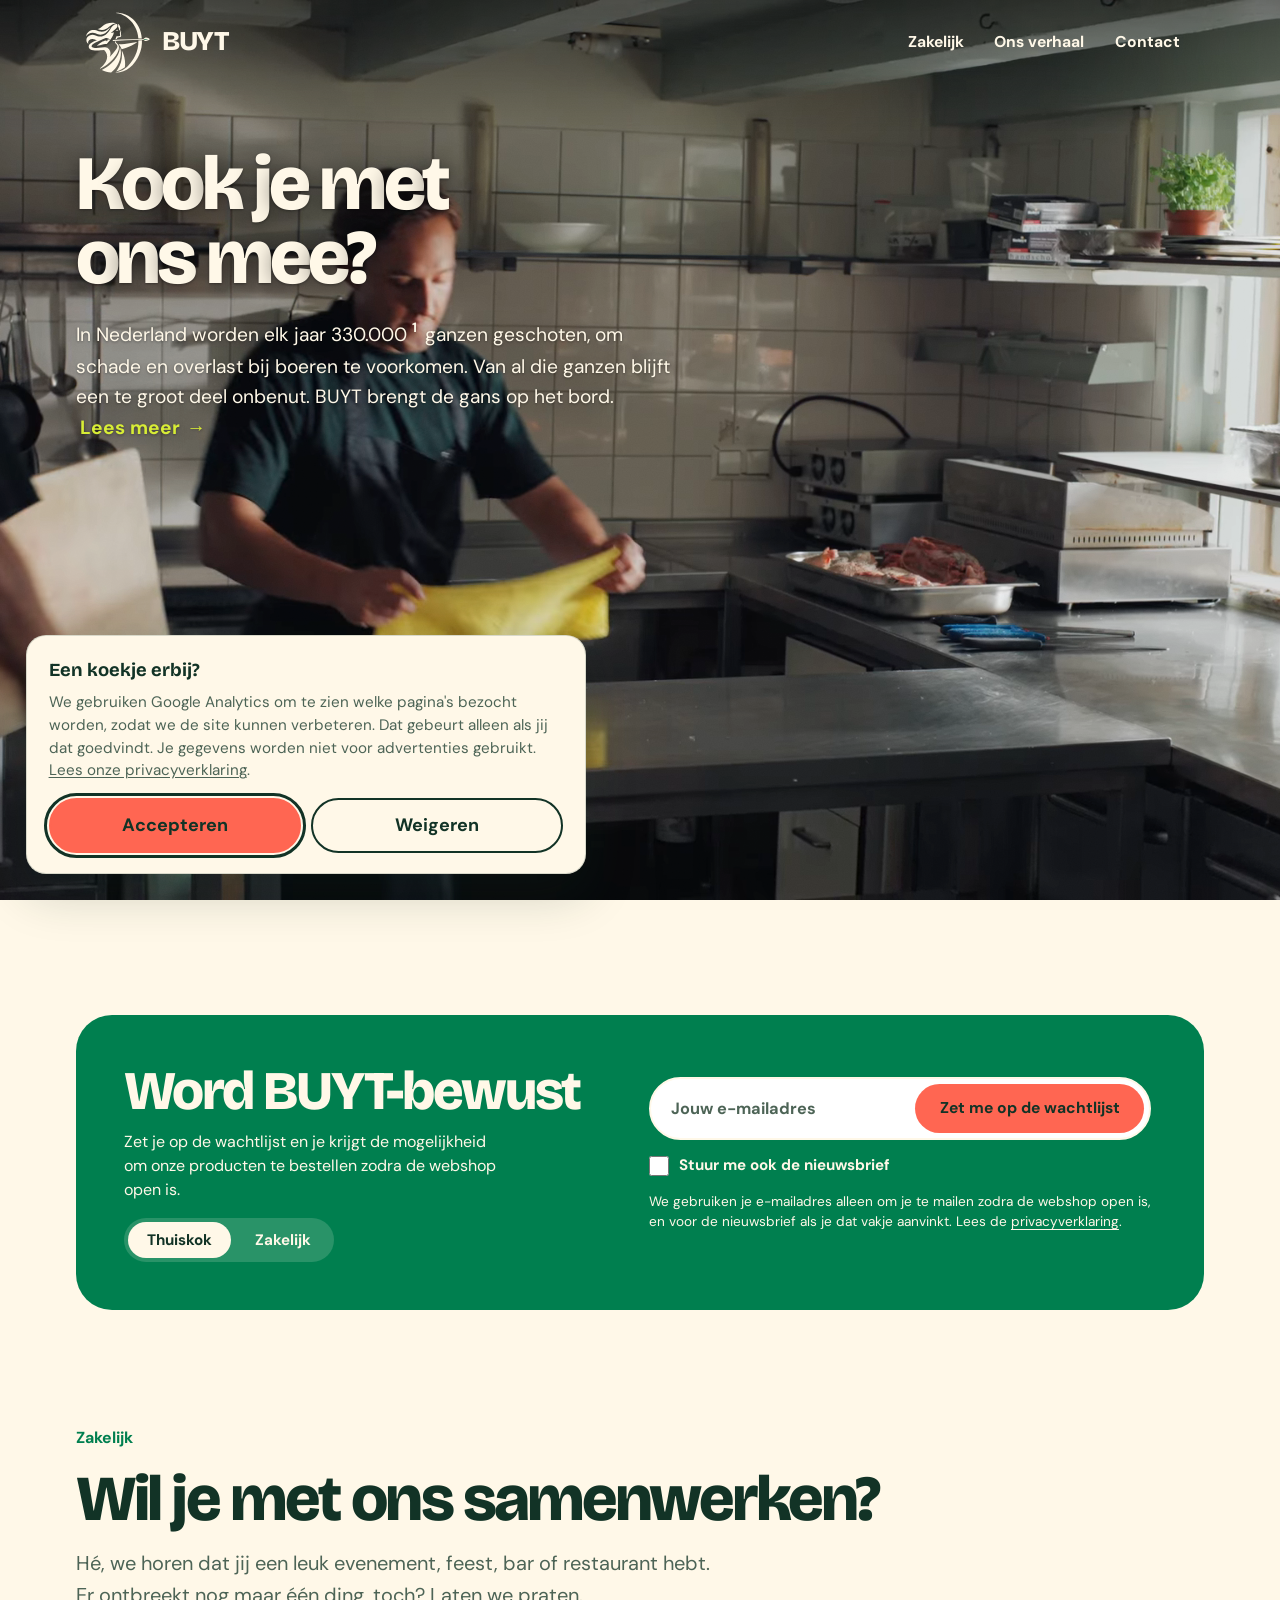
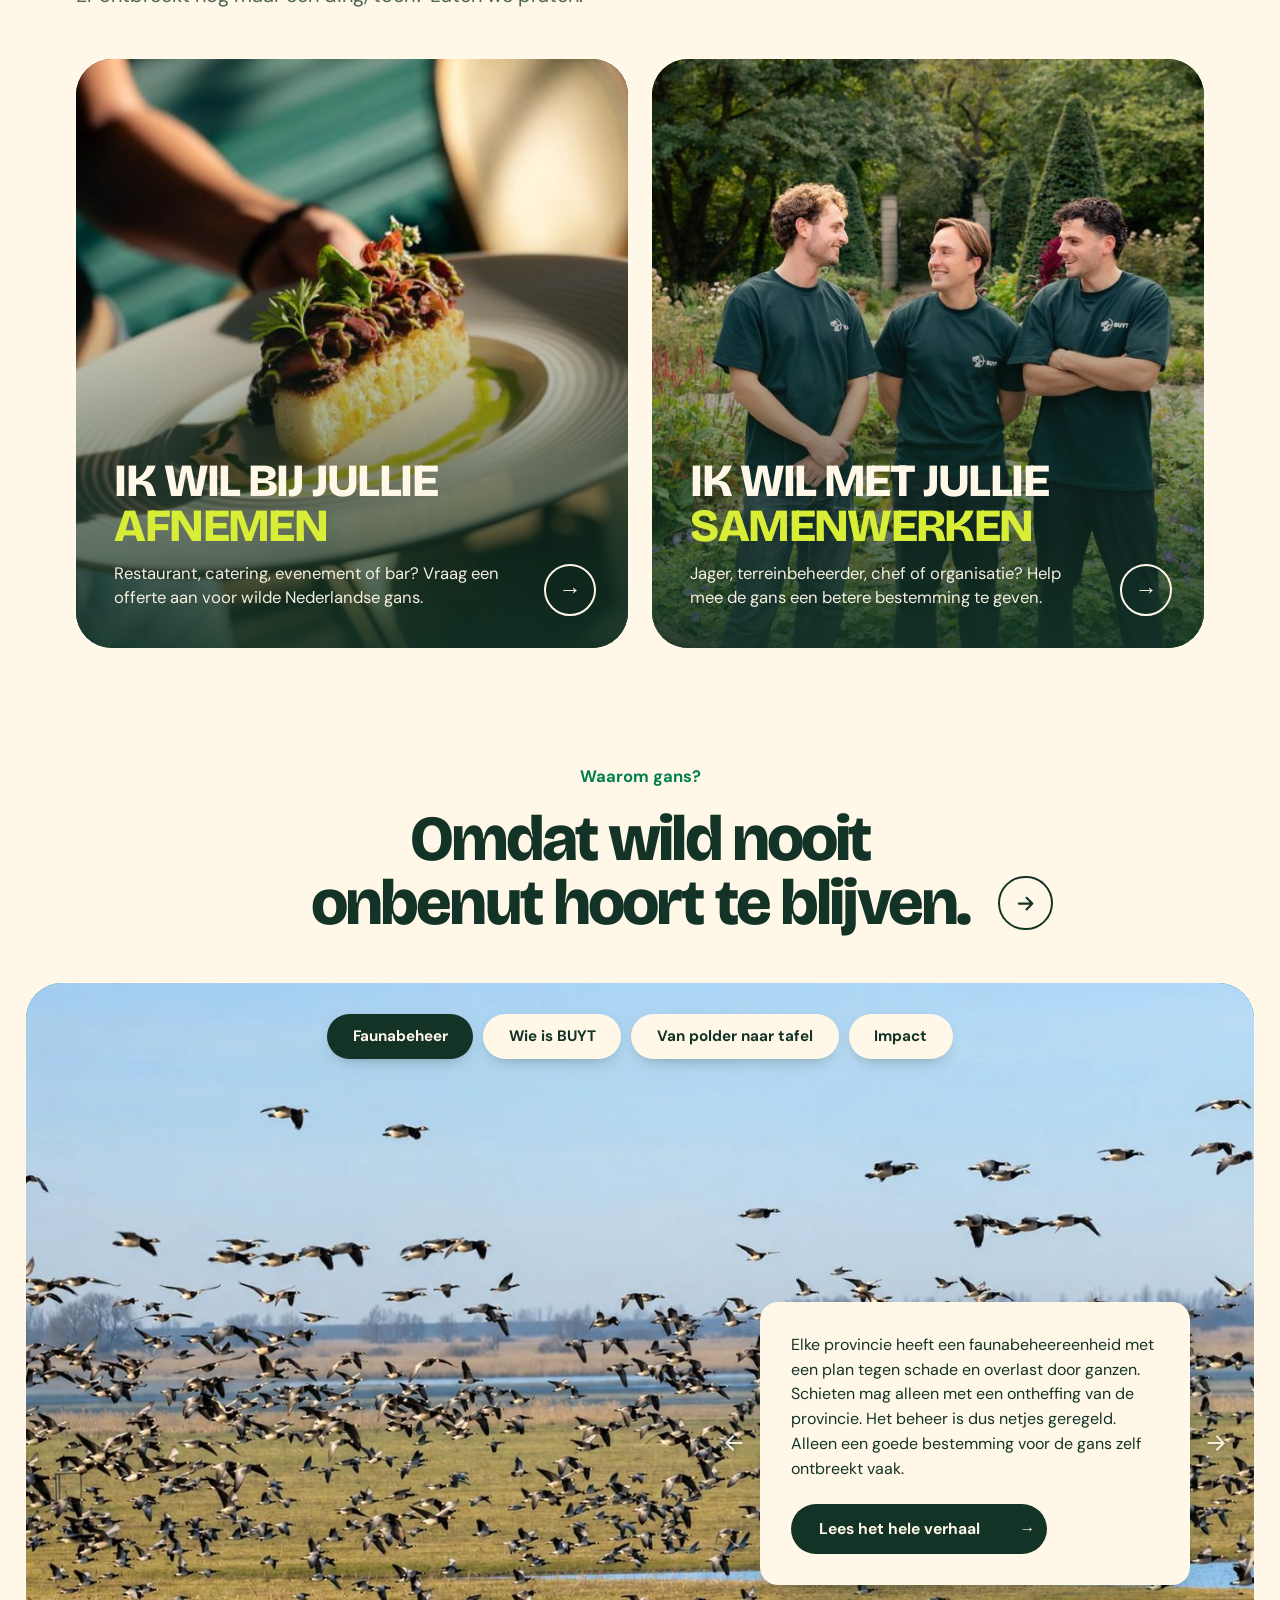
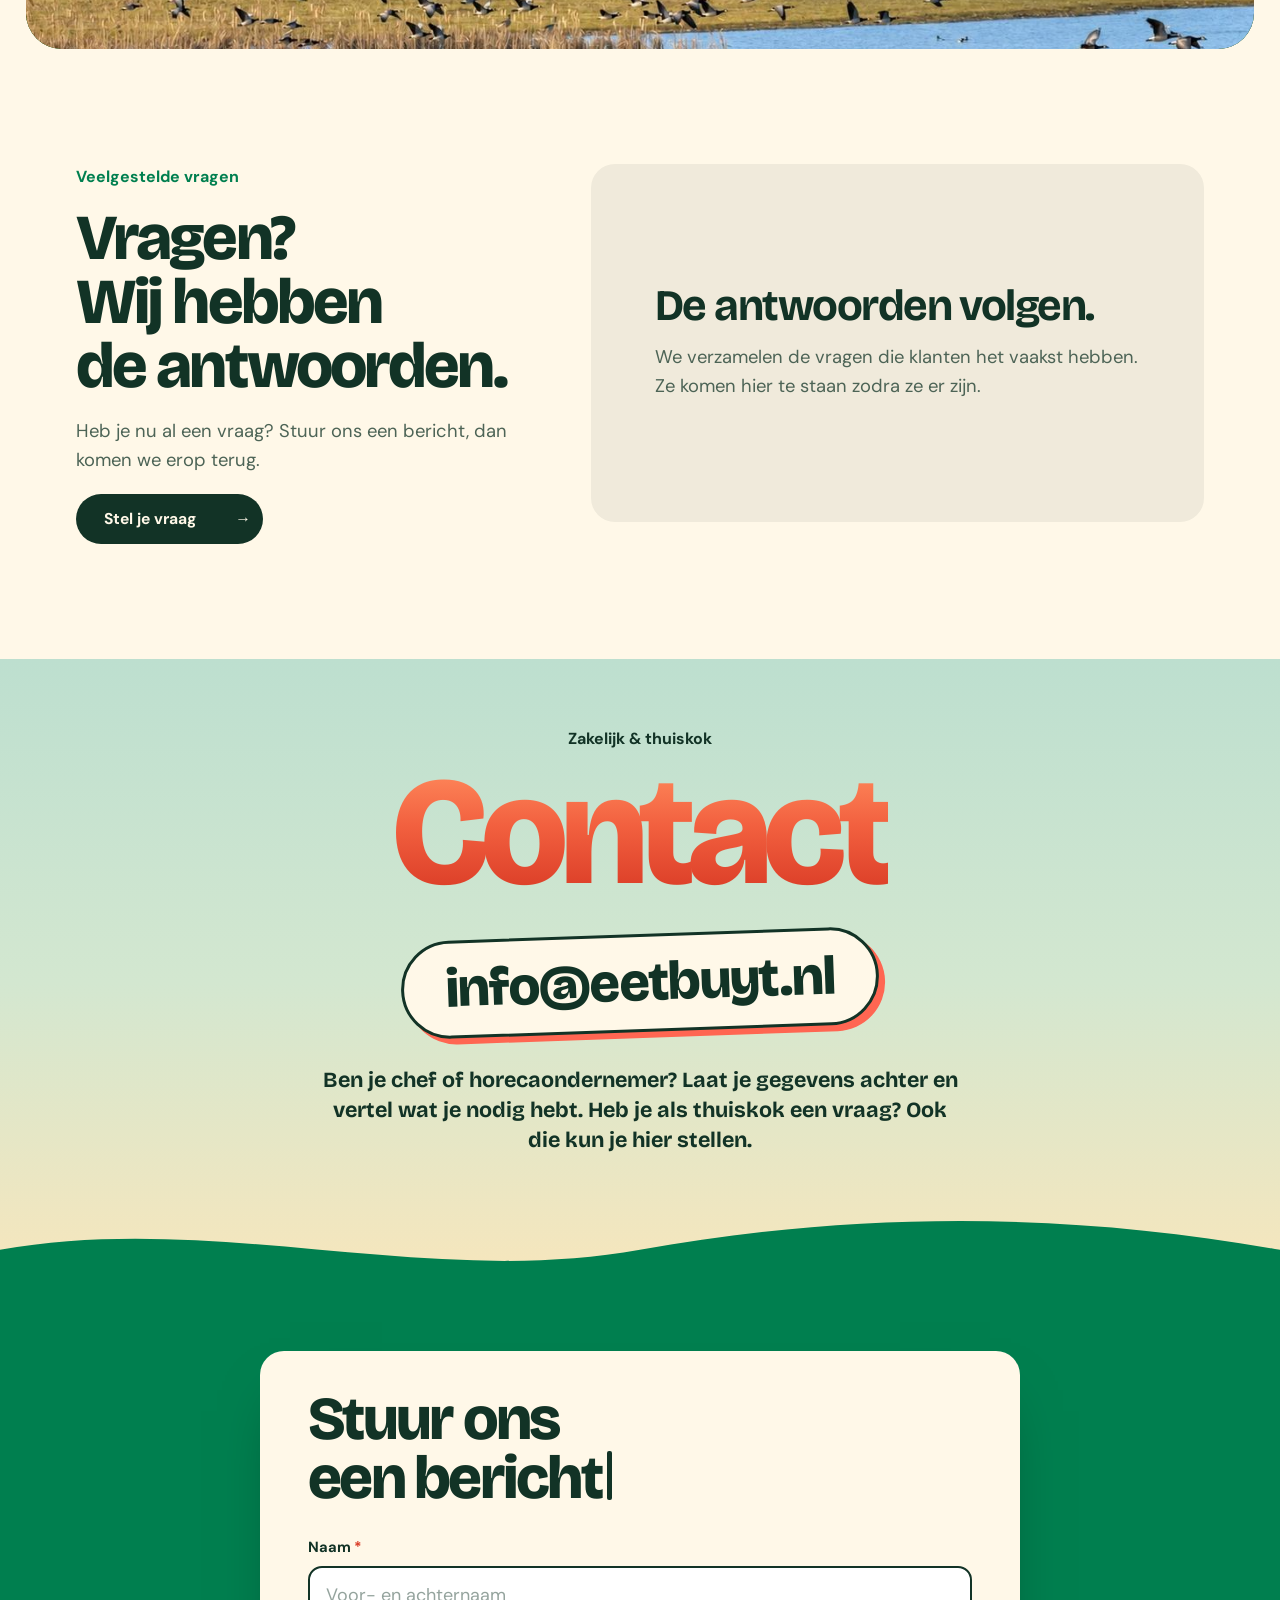
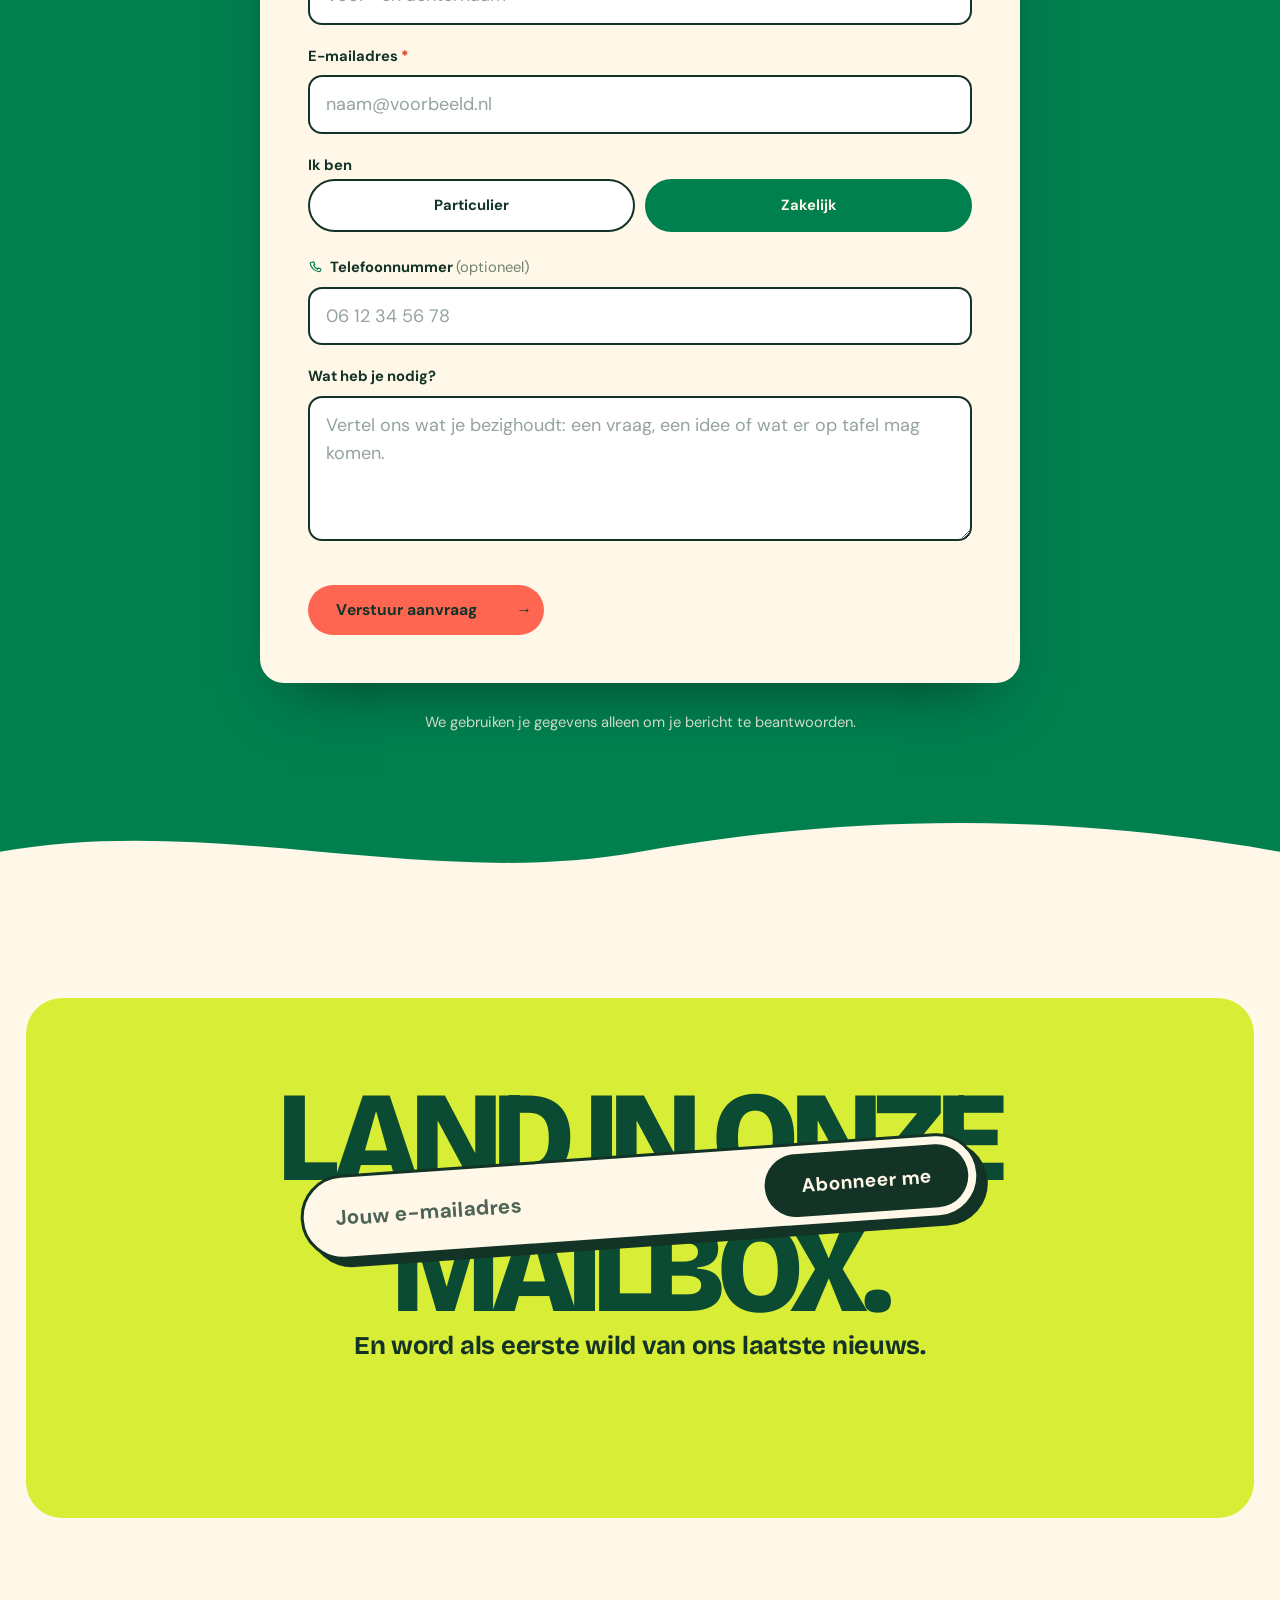
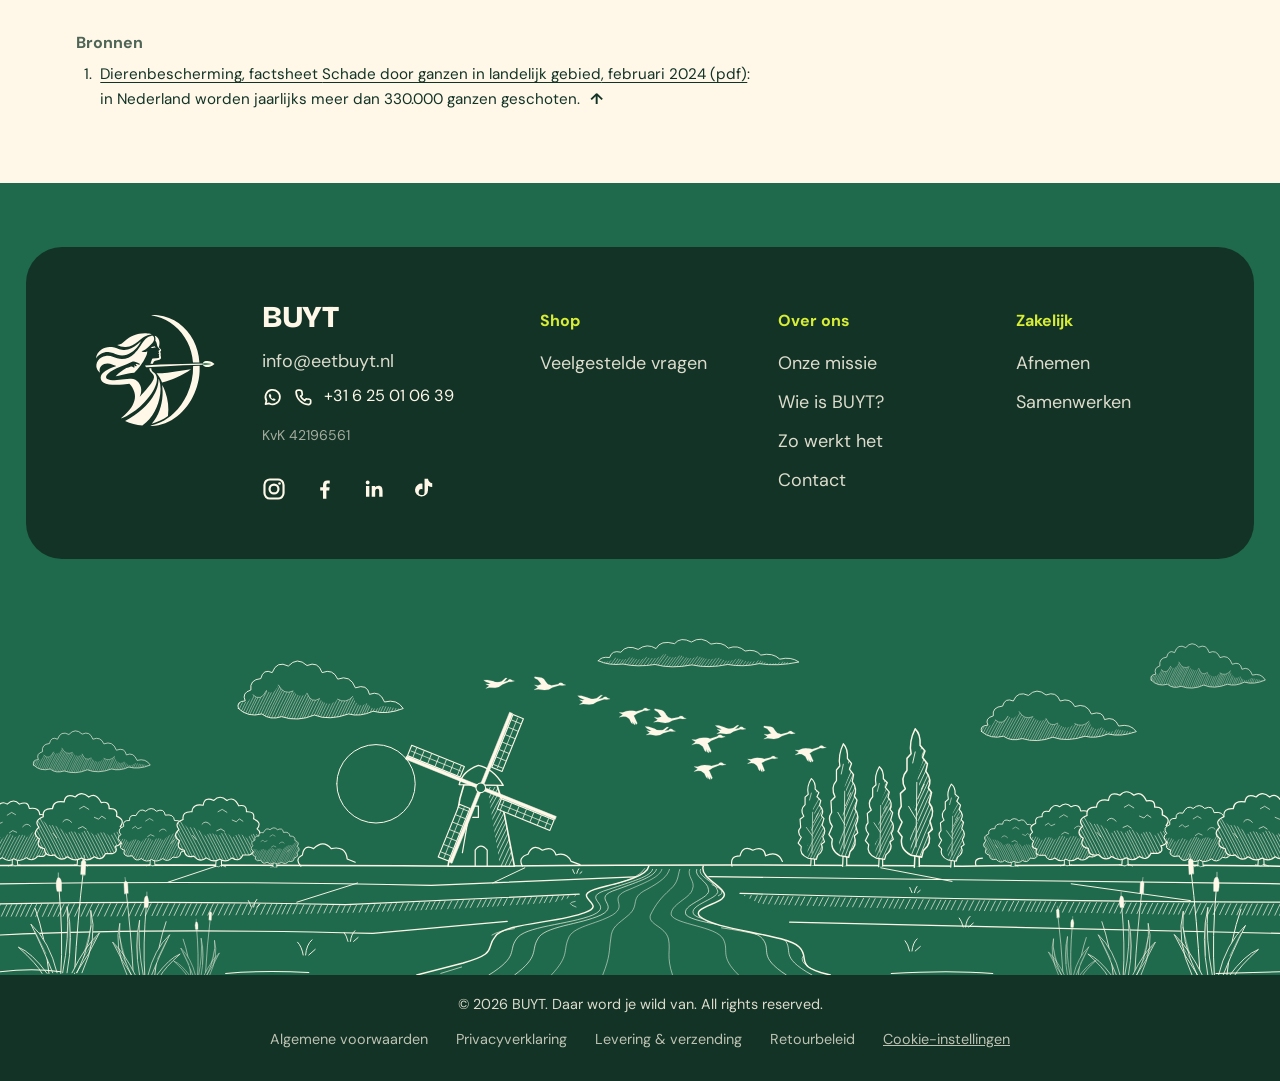
==== public/index.html @ 2497b266 "Koppen en labels rustiger: popup weg, gelijke sectieruimte - Nieuwsbriefpopup verwijderd (HTML, JS, " ====
<!DOCTYPE html>
<html lang="nl">
<head>
  <meta charset="UTF-8">
  <meta name="viewport" content="width=device-width, initial-scale=1.0">
  <title>BUYT | Wilde gans uit de polder. Daar word je wild van!</title>
  <meta name="description" content="In Nederland worden jaarlijks circa 330.000 ganzen geschoten en blijft een te groot deel onbenut. BUYT brengt de gans terug op het bord.">
  <link rel="canonical" href="https://eetbuyt.nl/">
  <meta name="theme-color" content="#007F4F">
  <meta property="og:site_name" content="BUYT">
  <meta property="og:image" content="https://eetbuyt.nl/assets/deelafbeelding.jpg?v=2">
  <meta property="og:image:width" content="1200">
  <meta property="og:image:height" content="630">
  <meta property="og:image:alt" content="Een vlucht wilde ganzen boven de polder bij zonsondergang, met het BUYT-logo en de slogan Daar word je wild van!">
  <meta name="twitter:card" content="summary_large_image">
  <meta property="og:type" content="website">
  <meta property="og:locale" content="nl_NL">
  <meta property="og:title" content="BUYT | Wilde gans uit de polder. Daar word je wild van!">
  <meta property="og:description" content="Wij brengen de gans terug op het bord. Van polder naar bord.">
  <meta property="og:url" content="https://eetbuyt.nl">
  <script type="application/ld+json">
  {
    "@context": "https://schema.org",
    "@graph": [
      {
        "@type": "Organization",
        "@id": "https://eetbuyt.nl/#organisatie",
        "name": "BUYT",
        "alternateName": ["eetBUYT", "BUYT wilde gans"],
        "legalName": "eetBUYT VOF",
        "url": "https://eetbuyt.nl/",
        "logo": "https://eetbuyt.nl/assets/favicon-192.png",
        "description": "BUYT brengt de wilde gans uit de Nederlandse polder terug op het bord: van polder naar bord.",
        "email": "info@eetbuyt.nl",
        "telephone": "+31625010639",
        "address": {
          "@type": "PostalAddress",
          "addressLocality": "Amsterdam",
          "addressCountry": "NL"
        },
        "sameAs": [
          "https://www.instagram.com/eetbuyt/",
          "https://www.facebook.com/profile.php?id=61594777830564",
          "https://www.linkedin.com/company/eetbuyt/",
          "https://www.tiktok.com/@eetbuyt"
        ]
      },
      {
        "@type": "WebSite",
        "@id": "https://eetbuyt.nl/#website",
        "name": "BUYT",
        "alternateName": ["eetBUYT", "eetbuyt.nl"],
        "url": "https://eetbuyt.nl/",
        "inLanguage": "nl-NL",
        "publisher": { "@id": "https://eetbuyt.nl/#organisatie" }
      }
    ]
  }
  </script>
  <link rel="icon" href="/favicon.ico?v=12" sizes="16x16 32x32">
  <link rel="icon" href="/assets/favicon-32.png?v=12" type="image/png" sizes="32x32">
  <link rel="icon" href="/assets/favicon-48.png?v=12" type="image/png" sizes="48x48">
  <link rel="icon" href="/assets/favicon-96.png?v=12" type="image/png" sizes="96x96">
  <link rel="icon" href="/assets/favicon-192.png?v=12" type="image/png" sizes="192x192">
  <link rel="apple-touch-icon" href="/assets/apple-touch-icon.png?v=8">
  <link rel="preload" href="assets/fonts/bricolage-grotesque-latin.woff2" as="font" type="font/woff2" crossorigin>
  <link rel="preload" href="assets/fonts/dm-sans-latin.woff2" as="font" type="font/woff2" crossorigin>
  <link rel="preload" href="assets/hero-video-poster.webp" as="image" type="image/webp" fetchpriority="high">
  <link rel="stylesheet" href="css/style.css?v=20261110a">
  <script>
    (function () {
      var d = document.documentElement;
      d.classList.add('js');
      try {
        var still = matchMedia('(prefers-reduced-motion: reduce)').matches;
        if (!still && !sessionStorage.getItem('buyt-intro')) {
          d.classList.add('intro-on');
          var l = document.createElement('link');
          l.rel = 'preload'; l.as = 'image'; l.href = 'assets/logo-animatie.svg';
          document.head.appendChild(l);
        }
      } catch (e) {}
      /* vangnet: mocht main.js niet laden, dan blijft de pagina toch zichtbaar */
      setTimeout(function () { d.classList.remove('intro-on'); d.classList.add('is-ready', 'force'); }, 9000);
    })();
  </script>
  <script src="js/shop-gate.js?v=20261023g"></script>
  <script src="js/consent.js?v=2" defer></script>
  <script src="js/cart.js" defer></script>
  <script src="js/brand.js?v=2" defer></script>
  <script src="js/fade.js" defer></script>
  <script src="js/main.js?v=20261110a" defer></script>
  <script src="https://challenges.cloudflare.com/turnstile/v0/api.js" async defer></script>
  <script src="js/header-hide.js" defer></script>
  <script src="js/waarom.js?v=6" defer></script>
</head>
<body id="top" class="home">
  <a class="skip" href="#main">Naar de inhoud</a>

  <div class="intro" aria-hidden="true">
    <div class="intro__bg"></div>
    <div class="intro__logo"><img data-src="assets/logo-animatie.svg" alt="" width="1350" height="1270"></div>
    <svg class="intro__wave" viewBox="0 0 100 200" preserveAspectRatio="none" focusable="false">
      <path fill="#007F4F" d="M0 5C10 -1 20 9 33 4S56 -2 68 5S90 9 100 3V197C90 203 78 193 66 198S42 204 30 197S8 193 0 199Z"/>
    </svg>
  </div>

  <svg width="0" height="0" style="position:absolute" aria-hidden="true" focusable="false">
    <defs>
      <symbol id="goose-fly" viewBox="0 0 1263.83 893.32"><path fill="currentColor" d="M284.43,888.31c-15.56,8.19-21.12,4.12-19.35,1.73l7.88-10.59-16.1,7.45c-2.1.97-5.6.55-7.96-1.27l12.47-14.61-18.15,7.07c-2.54.99-6.02,1.01-8.19-1.42,3.73-5.51,8.31-9.36,13.06-13.9-6.28,1.75-10.88,4.61-17.63,2.61,2.55-5.16,6.51-8.72,10.62-12.52l-10.94,1.36c-.62.08-2.56-.9-2.84-1.39-1.52-2.63,5.48-9.5,10.61-13.86l13.64-11.59-22.89,6.4c-2.5.7-6.26.16-8.68-1.02,1.59-8.11,15.69-14.46,24.19-19.04l-20.73.04c2.63-2.71,4.85-4.35,8.14-5.48l90.02-30.9c11.98-4.11,21.43-13.38,31.82-20.01l31.27-19.93c8.07-5.14,7.56-19.17,7.28-27.51l-16.98,11.9c-3.26,2.28-7.62.54-9.69-2.69-3.78-5.89-4.39-12.91-4.82-19.88-3.66,2.45-6.8,4.46-10.04,4.4-8.01-.15-11.42-16.74-12.51-28.16-2.36,2.06-5.26,4.24-7.59,4.48-10.53,1.08-17.98-24.54-16.44-39.21l-6.79,6.15c-9.8,8.88-21.83-19.91-20.13-37.49-3.12,2.25-7.52,4.23-10.29,1.55-3.78-3.65-4.69-9.02-4.52-14.48l-4.41-3.16c-1.01-6.81-.9-14.19-.37-21.03-3.36,1.78-7.08,3.63-9.83,4.12-3.73-2.42-6.52-7.06-6.15-11.26l1.19-13.36c-2.61.94-5.24,1.83-6.65,1.37-5.78-1.87-2.78-15.68.14-25.91-2.61,1.17-5.77,2.87-8.21,3.03-7.26.49-5.76-16.77-2.13-28.65l-9.76,4.44c-1.16.53-4.77-.33-5.62-1.23-6-6.33,1.37-25.52,8.05-36.07l-14.65,4.76c-2.96.96-7.98-1.82-9.12-4.3-2.4-5.23.43-9.36,3.79-13.79-15.27-.31-28.67-5.15-38.31-15.92-2.66-2.98-3.78-8.13.15-10.55l12.09-7.45c-20.4-.51-38-8.55-50.69-23.58-1.87-2.21-1.41-6.97,1.45-7.98l17.14-6.02c-20.06-5.25-37.05-15.34-50.21-30.31-3.16-3.6-5.21-6.89-6.32-12.19,12.91-2.67,24.79-3.31,37.67-4.38-27.14-8.05-48.14-20.58-63-43.86-2.31-3.62-3.61-7.09-3.76-11.66l48.38,5.1-17.24-7.79c-19.63-8.87-33.76-19.17-46.41-36.63-3.22-4.45-5.64-8.81-6.59-14.7l42.17,9.28c-12.76-7.42-24.53-13.05-35.75-21.39-11.93-8.86-30.1-26.22-31.23-40.98,11.65,2.4,21.93,5.71,33.13,9.01l24.8,7.3c-28.21-17.93-50.35-30.31-71.31-57.65-2.85-3.72-4.29-7.55-4.59-12.71,8.47,1.89,15.47,4.72,23.38,7.83l57.68,22.7c-22.85-13.94-43.57-29.15-61.6-48.73-6.76-7.34-17.89-20.76-16.94-29.62,16.72,7.49,30.86,16.14,46.47,23.92l37.24,18.57C61.47,93.25,29.71,63.2,23.01,31.91c-.12-.56.23-2.97.74-2.85l3.07.68,37.83,31.2,37.34,28.03c-10.85-13.4-21.24-25.38-29.11-40.24-7.67-14.48-16.45-33.29-11.44-48.74,2.34,1.26,4.07,2.47,5.19,3.93l23.97,31.16c24.53,31.89,80.35,82.49,113.03,109.85l61.28,51.31-7.88-19.76c-.34-.85.42-3.49,1.13-4.04.86-.66,3.64-.37,4.46.36l19.73,17.5,56.21,55.77,81.23,83.61,35.91,36.17c8.96,9.03,16.48,18.38,22.38,29.63l17.26,32.92c19.78,37.71,41.98,73.44,66.28,108.41,11.2,16.12,22.79,30.84,35.69,45.81l15.92-11.52c-3.66-.33-6.32-.69-9.35-2.24,5.87-10.23,13.92-16.43,22.9-21.58l-5.97-.88c-1.27-.19-1.16-4.04-.29-5.08,4.95-5.97,11.29-10.2,17.73-13.71l-4.86-2.81c-.99-.57.04-4.17.88-4.99,5.78-5.69,13.77-10.44,20.86-13.68-2.31-.97-5.01-2.17-5.87-3.39-3.37-4.82,13.17-15.51,22.91-18.77-3.02-.7-7.58-3.27-7.04-6.17,1.76-9.52,24.3-14.5,36.12-17.76l-9.22-3.72c-.92-.37-2.67-1.61-3.11-2.49-.53-1.05.56-3.68,1.35-4.76,5.38-7.43,13.46-10.09,21.86-12.51-2.63-1.01-5.08-1.93-6.51-3.06-3.5-2.77,4.48-11.24,14.35-13.81l16.16-4.21-7.85-6.11c-2.78-2.17-2.24-7.88,1.09-9.25l9.42-3.86c1.3-.23,2.58-.47,1.68-.3-2.84-2.18-6.16-3.88-5.34-7.34,1.51-6.39,22.41-10.61,33.75-11.11-1.66-2-3.1-4.72-3.01-7.25.25-7.38,15.95-10.18,27.3-9.71-1.7-4.41-2.03-8.97.41-13.47,4.28-7.92,15.89-7.26,26.87-5.47-9.65-11.98-16.59-38.44-8.27-42.17,1.59-.71,5.61-.56,7.19.65l21.73,16.64-9.71-20.49c-5.38-11.35-6.02-29.44-.52-29.4,10.08.07,29.03,21.64,38.14,32.07.26.06,2.4.35,1.31.15-6.31-17.38-12.4-34.87-7.97-51.81.53-2.02,2.62-4.55,4.19-4.82,7.74-1.34,22.73,23.21,29.56,34.08l7.74,12.31c-5.66-20.15-12.3-42.62-3.24-61.4.67-1.39,3.37-3.39,4.78-3.37s4.46,1.85,5.1,3.22l21.3,45.6-5.63-35.11c-.56-11.89,1.64-32.49,8.6-34.68,1.31-.41,3.93,1.81,4.53,3.38l20.86,54.06c6.83,17.69,10.98,35.32,13.9,54.17,3.82,24.63.03,49.4-12.04,70.92,4.64,8.82-.4,20.15-5.99,29.21-9.24,14.98-21.79,26.75-35.74,37.28-2.18,9.17-5.81,18.32-13.12,24.87l-17.95,16.08c-20.16,18.06-38.06,36.87-54.66,58.33-16.72,21.61-31.23,44.08-43.49,68.44-4.35,8.65-7.99,16.33-10.61,25.99l23.55,6.84c44.12,8.74,77.54,1.83,119.09-11.92l102.84-34.03,33.2-12.89,42.73-24.09c29.19-16.46,62-17.72,86.55,6.51,9.91,9.78,19.94,18.67,32.89,24.07l28.91,12.04c7.38,3.07,15.34,7.18,13.31,13.35-.59,1.79-3.83,4.3-6.19,4.49-27.31,2.2-44.94-6.81-78.84,7.16-26.93,11.1-54.35,15.58-83.62,12.27-26.63-3.01-51.4.13-76.46,9.69-35.38,13.5-69.04,29.09-103.28,45.5-30.44,14.59-60.04,28.84-88.91,46.21-16.62,10-31.65,21.11-46.26,33.81-64.63,56.19-137.79,89.85-225.1,87.24-30.09-.9-59.04-4.19-88.5-9.9l-43.44-8.41-14.45,6.44c-13.96,6.23-28.21,9.9-43.33,7.14-8.41-1.54-16.35-.19-23.98,3.62l-24.66,12.3c-9.15,4.38-18.26,7.84-28.13,10.05l-3.39-.23c-.85-.06-.6-2.46-.19-3.22l1.02-1.85c.16-.3-1.08.14-1.39.3Z"/></symbol>
      <symbol id="bin" viewBox="0 0 120 150">
        <path fill="currentColor" d="M18 40H102L94 136C93.500 142 89 146 83 146H37C31 146 26.500 142 26 136Z"/>
        <path d="M46 62V126M60 62V126M74 62V126" stroke="#FFF8E8" stroke-width="5" stroke-linecap="round" fill="none" opacity=".55"/>
        <path d="M8 34H112" stroke="currentColor" stroke-width="10" stroke-linecap="round" fill="none"/>
        <path d="M44 30V20C44 16 47 14 51 14H69C73 14 76 16 76 20V30" stroke="currentColor" stroke-width="7" stroke-linecap="round" stroke-linejoin="round" fill="none"/>
      </symbol>
      <symbol id="spark" viewBox="0 0 24 24">
        <path fill="currentColor" d="M12 0C13 8 16 11 24 12C16 13 13 16 12 24C11 16 8 13 0 12C8 11 11 8 12 0Z"/>
      </symbol>
      <symbol id="plate" viewBox="0 0 60 60">
        <g fill="none" stroke="currentColor" stroke-width="3" stroke-linecap="round">
          <circle cx="30" cy="30" r="26"/>
          <circle cx="30" cy="30" r="15"/>
        </g>
      </symbol>
    </defs>
  </svg>

  <header class="site-header">
    <div class="wrap header__inner">
      <a class="brand" href="#top" aria-label="BUYT, naar boven">
        <img src="assets/logo-still-cream.svg" alt="" width="86" height="81">
        <span class="brand__name">BUYT</span>
      </a>
      <nav id="nav" class="nav" aria-label="Hoofdmenu">
        <a class="only-open" href="#producten">Producten</a>
        <a href="#zakelijk">Zakelijk</a>
        <a href="verhaal.html">Ons verhaal</a>
        <a href="#vragen">Contact</a>
        <a class="btn btn--primary btn--sm nav__cta only-open" href="#producten"><span class="btn__label">Bestel nu</span></a>
      </nav>
      <div class="header__tools">
        <a class="cart-btn only-open" href="afrekenen.html" aria-label="Winkelmandje, leeg">
          <svg viewBox="0 0 24 24" aria-hidden="true" fill="none" stroke="currentColor" stroke-width="2" stroke-linecap="round" stroke-linejoin="round"><path d="M5 8h14l-1.2 11.2A2 2 0 0 1 15.8 21H8.2a2 2 0 0 1-2-1.8L5 8z"/><path d="M9 8V7a3 3 0 0 1 6 0v1"/></svg>
          <span class="cart-btn__count" data-cart-count hidden>0</span>
        </a>
        <button class="burger" type="button" aria-expanded="false" aria-controls="nav" aria-label="Menu openen">
          <span></span><span></span><span></span>
        </button>
      </div>
    </div>
  </header>

  <main id="main">
    <section class="hero hero--image hero--illustration grain" aria-labelledby="hero-title">
      <!-- Hero-afbeelding. Nu versie A (illustratie). Wisselen naar versie B (foto):
           1. zet op de <section> hierboven "hero--photo" in plaats van "hero--illustration";
           2. gebruik hieronder src="assets/hero-b.webp" width="1344" height="752" en de alt-tekst
              "Grauwe ganzen grazen op een dijk naast een sloot in het Nederlandse polderlandschap";
           3. pas de <link rel="preload"> in de <head> aan naar assets/hero-b.webp. -->
      <div class="hero__art">
        <!-- Achtergrondvideo (stil, in een lus). De poster is ook de terugval bij weinig beweging of een trage verbinding; de oude illustratie staat nog in assets/hero-a.webp. -->
        <img src="assets/hero-video-poster.webp" alt="" width="1672" height="941" fetchpriority="high" decoding="async">
        <video class="hero__video" autoplay muted loop playsinline preload="metadata" poster="assets/hero-video-poster.webp" aria-hidden="true" tabindex="-1" disablepictureinpicture>
          <source src="assets/hero-video.webm" type="video/webm">
          <source src="assets/hero-video.mp4" type="video/mp4">
        </video>
      </div>
      <div class="wrap hero__inner">
        <div class="hero__copy">
          <h1 id="hero-title" data-split>Kook je met <em>ons mee?</em></h1>
          <p class="lead" data-in style="--d:1">In Nederland worden elk jaar 330.000<sup class="fn" id="bron-1-ref"><a href="#bron-1" aria-label="Bron 1, onderaan de pagina">1</a></sup> ganzen geschoten, om schade en overlast bij boeren te voorkomen. Van al die ganzen blijft een te groot deel onbenut. BUYT brengt de gans op het bord. <a class="lead__more" href="verhaal.html">Lees meer<span class="lead__arrow" aria-hidden="true">&rarr;</span></a></p>
          <!-- Wachtlijst (winkel dicht): zodra SALES_OPEN op "true" staat, verdwijnt dit formulier en komen de bestelknoppen terug (class only-closed / only-open, zie shop-gate.js). -->
          <div class="hero__actions only-open" data-in style="--d:2">
            <a class="btn btn--primary" href="#producten"><span class="btn__label">Bestel nu</span><span class="btn__arrow" aria-hidden="true"><span class="gate-arrow">&rarr;</span><svg class="gate-lock" viewBox="0 0 24 24" aria-hidden="true"><rect x="5" y="10.5" width="14" height="10" rx="2.5" fill="none" stroke="currentColor" stroke-width="2.2"/><path d="M8.5 10.5V8a3.5 3.5 0 0 1 7 0v2.5" fill="none" stroke="currentColor" stroke-width="2.2" stroke-linecap="round"/></svg></span></a>
            <a class="btn btn--outline" href="#zakelijk"><span class="btn__label">Zakelijk bestellen</span></a>
          </div>
        </div>
      </div>
    </section>

    <section class="waitband only-closed" aria-label="Wachtlijst">
      <div class="wrap">
      <form class="waitlist" id="wachtlijst" name="wachtlijst" method="POST" action="/api/waitlist" data-in style="--d:2">
        <span class="sky sky--wl-c1" style="--img:url(/assets/sky/wolk-a.webp)" aria-hidden="true"></span>
        <span class="sky sky--wl-c2" style="--img:url(/assets/sky/wolk-b.webp)" aria-hidden="true"></span>
        <span class="sky sky--wl-g" style="--img:url(/assets/sky/gans-a.webp)" aria-hidden="true"></span>
        <p class="hp"><label>Niet invullen: <input name="bot-field" tabindex="-1" autocomplete="off"></label></p>
        <div class="waitlist__intro">
        <p class="waitlist__title">Word <em>BUYT</em>-bewust</p>
        <p class="waitlist__lead">Zet je op de wachtlijst en je krijgt de mogelijkheid om onze producten te bestellen zodra de webshop open is.</p>
        <fieldset class="waitlist__seg">
          <legend class="sr-only">Ik meld me aan als</legend>
          <label><input type="radio" name="segment" value="particulier" checked><span>Thuiskok</span></label>
          <label><input type="radio" name="segment" value="zakelijk"><span>Zakelijk</span></label>
        </fieldset>
        </div>
        <div class="waitlist__fields">
        <div class="waitlist__row">
          <label class="sr-only" for="f-wachtlijst">E-mailadres</label>
          <input id="f-wachtlijst" name="email" type="email" placeholder="Jouw e-mailadres" autocomplete="email" required>
          <button class="btn btn--primary" type="submit"><span class="btn__label">Zet me op de wachtlijst</span></button>
        </div>
        <label class="waitlist__check"><input type="checkbox" name="newsletter"><span>Stuur me ook de nieuwsbrief</span></label>
        <p class="waitlist__privacy">We gebruiken je e-mailadres alleen om je te mailen zodra de webshop open is, en voor de nieuwsbrief als je dat vakje aanvinkt. Lees de <a href="privacy.html">privacyverklaring</a>.</p>
        <div class="cf-turnstile" data-sitekey="0x4AAAAAAFDeT2-O8JOwUgcN" data-language="nl" data-appearance="interaction-only"></div>
        <p class="form__msg form__msg--ok" role="status" hidden>Je staat op de lijst. We mailen je zodra je kunt bestellen.</p>
        <p class="form__msg form__msg--err" role="alert" hidden>Je aanmelding is niet gelukt. Probeer het later opnieuw.</p>
        </div>
      </form>
      </div>
    </section>

    <section class="section routes off-landing" id="routes" aria-labelledby="routes-title">
      <div class="wrap">
        <p class="kicker reveal">Voor wie</p>
        <h2 id="routes-title" data-split>Kies jouw <em>route</em></h2>
        <div class="routes__grid">
          <a class="route reveal" href="#producten" data-type="particulier" style="--bg:#D8ED36; --fg:#123326">
            <span class="route__tag">Thuiskok</span>
            <h3>Gans in je eigen keuken</h3>
            <p>Kies je producten, leg ze in je mandje en plaats je bestelling. We bezorgen voor nu alleen in Amsterdam.</p>
            <span class="route__go" aria-hidden="true">&rarr;</span>
          </a>
          <a class="route reveal" href="#zakelijk" data-type="zakelijk" style="--bg:#007F4F; --fg:#FFF8E8">
            <span class="route__tag">Zakelijk</span>
            <h3>Gans op de kaart</h3>
            <p>Ben je chef of horecaondernemer? Bestel zakelijk of vraag direct een offerte aan.</p>
            <span class="route__go" aria-hidden="true">&rarr;</span>
          </a>
        </div>
      </div>
    </section>

    <section class="section products-section only-open" id="producten" aria-labelledby="prod-title">
      <div class="wrap products-head">
        <div>
          <h2 id="prod-title" data-split>Onze <em>producten</em></h2>
        </div>
        <div class="carousel-nav" role="group" aria-label="Blader door de producten">
          <button class="round" type="button" data-dir="-1" aria-label="Vorige producten"><svg viewBox="0 0 24 24" aria-hidden="true"><path d="M19 12H5M11 6l-6 6 6 6" fill="none" stroke="currentColor" stroke-width="2.4" stroke-linecap="round" stroke-linejoin="round"/></svg></button>
          <button class="round" type="button" data-dir="1" aria-label="Volgende producten"><svg viewBox="0 0 24 24" aria-hidden="true"><path d="M5 12h14M13 6l6 6-6 6" fill="none" stroke="currentColor" stroke-width="2.4" stroke-linecap="round" stroke-linejoin="round"/></svg></button>
        </div>
      </div>
      <div class="shop-area">
      <div class="shop-area__body" data-shop-body>
      <div class="carousel" tabindex="0" role="region" aria-label="Onze producten, scroll of sleep opzij">
        <!-- Producten: elke kaart komt uit data/products.json (prijs, verpakking, ingrediënten). De tekst hieronder is de vaste
             opmaak; cart.js zet de prijzen uit de json erin. Foto ontbreekt nog? Zet de foto in assets/products/<id>-640.webp
             en -1200.webp, gebruik dezelfde <img srcset> als bij de andere kaarten en geef de wrapper class "card__img--photo". -->
        <ul class="track">
          <li class="card" style="--tile:#D8ED36; --tilt:-1.2deg">
            <div class="card__img grain"><img src="assets/favicon.svg" alt="" width="640" height="640" loading="lazy" draggable="false"></div>
            <h3>Ganzenshoarma</h3>
            <div class="pricing">
              <p class="pricing__pack"><span>Zakje van ca. 500 gram</span><span class="pricing__est"><b data-price-for="ganzenshoarma">&euro;&nbsp;12,00</b></span></p>
              <p class="pricing__kg"><strong data-price-kg-for="ganzenshoarma">&euro;&nbsp;24,00</strong><span>per kg</span></p>
            </div>
            <div class="card__actions">
              <button class="btn btn--primary btn--block" type="button" data-add="ganzenshoarma"><span class="btn__label">In mandje</span><span class="btn__arrow" aria-hidden="true">+</span></button>
              <div class="stepper" data-stepper="ganzenshoarma" role="group" aria-label="Aantal Ganzenshoarma" hidden>
                <button type="button" data-qty="dec" data-id="ganzenshoarma" aria-label="Minder Ganzenshoarma"><svg viewBox="0 0 24 24" aria-hidden="true"><path d="M5 12h14" fill="none" stroke="currentColor" stroke-width="2.6" stroke-linecap="round"/></svg></button>
                <span class="stepper__count" aria-live="polite"><span data-step-count>1</span> in je mandje</span>
                <button type="button" data-qty="inc" data-id="ganzenshoarma" aria-label="Meer Ganzenshoarma"><svg viewBox="0 0 24 24" aria-hidden="true"><path d="M12 5v14M5 12h14" fill="none" stroke="currentColor" stroke-width="2.6" stroke-linecap="round"/></svg></button>
              </div>
            </div>
          </li>
          <li class="card" style="--tile:#F0EADB; --tilt:1deg">
            <div class="card__img grain"><img src="assets/favicon.svg" alt="" width="640" height="640" loading="lazy" draggable="false"></div>
            <h3>Gerookte ganzenborst</h3>
            <div class="pricing">
              <p class="pricing__pack"><span>Ca. 250 gram per stuk</span><span class="pricing__est"><b data-price-for="gerookte-ganzenborst">&euro;&nbsp;10,00</b> per stuk</span></p>
              <p class="pricing__kg"><strong data-price-kg-for="gerookte-ganzenborst">&euro;&nbsp;40,00</strong><span>per kg</span></p>
            </div>
            <div class="card__actions">
              <button class="btn btn--primary btn--block" type="button" data-add="gerookte-ganzenborst"><span class="btn__label">In mandje</span><span class="btn__arrow" aria-hidden="true">+</span></button>
              <div class="stepper" data-stepper="gerookte-ganzenborst" role="group" aria-label="Aantal Gerookte ganzenborst" hidden>
                <button type="button" data-qty="dec" data-id="gerookte-ganzenborst" aria-label="Minder Gerookte ganzenborst"><svg viewBox="0 0 24 24" aria-hidden="true"><path d="M5 12h14" fill="none" stroke="currentColor" stroke-width="2.6" stroke-linecap="round"/></svg></button>
                <span class="stepper__count" aria-live="polite"><span data-step-count>1</span> in je mandje</span>
                <button type="button" data-qty="inc" data-id="gerookte-ganzenborst" aria-label="Meer Gerookte ganzenborst"><svg viewBox="0 0 24 24" aria-hidden="true"><path d="M12 5v14M5 12h14" fill="none" stroke="currentColor" stroke-width="2.6" stroke-linecap="round"/></svg></button>
              </div>
            </div>
          </li>
          <li class="card" style="--tile:#D8ED36; --tilt:-0.8deg">
            <div class="card__img grain"><img src="assets/favicon.svg" alt="" width="640" height="640" loading="lazy" draggable="false"></div>
            <h3>Ganzenborstfilet</h3>
            <div class="pricing">
              <p class="pricing__pack"><span>Per 2 stuks verpakt, ca. 700 gram</span><span class="pricing__est"><b data-price-for="ganzenborstfilet">&euro;&nbsp;17,47</b></span></p>
              <p class="pricing__kg"><strong data-price-kg-for="ganzenborstfilet">&euro;&nbsp;24,95</strong><span>per kg</span></p>
            </div>
            <div class="card__actions">
              <button class="btn btn--primary btn--block" type="button" data-add="ganzenborstfilet"><span class="btn__label">In mandje</span><span class="btn__arrow" aria-hidden="true">+</span></button>
              <div class="stepper" data-stepper="ganzenborstfilet" role="group" aria-label="Aantal Ganzenborstfilet" hidden>
                <button type="button" data-qty="dec" data-id="ganzenborstfilet" aria-label="Minder Ganzenborstfilet"><svg viewBox="0 0 24 24" aria-hidden="true"><path d="M5 12h14" fill="none" stroke="currentColor" stroke-width="2.6" stroke-linecap="round"/></svg></button>
                <span class="stepper__count" aria-live="polite"><span data-step-count>1</span> in je mandje</span>
                <button type="button" data-qty="inc" data-id="ganzenborstfilet" aria-label="Meer Ganzenborstfilet"><svg viewBox="0 0 24 24" aria-hidden="true"><path d="M12 5v14M5 12h14" fill="none" stroke="currentColor" stroke-width="2.6" stroke-linecap="round"/></svg></button>
              </div>
            </div>
          </li>
          <li class="card" style="--tile:#F0EADB; --tilt:1.2deg">
            <div class="card__img grain"><img src="assets/favicon.svg" alt="" width="640" height="640" loading="lazy" draggable="false"></div>
            <h3>Ganzenbiefstuk</h3>
            <div class="pricing">
              <p class="pricing__pack"><span>Per 2 stuks verpakt</span><span class="pricing__est"><b data-price-for="ganzenbiefstuk">&euro;&nbsp;14,00</b></span></p>
              <p class="pricing__kg"><strong data-price-kg-for="ganzenbiefstuk">&euro;&nbsp;40,00</strong><span>per kg</span></p>
            </div>
            <div class="card__actions">
              <button class="btn btn--primary btn--block" type="button" data-add="ganzenbiefstuk"><span class="btn__label">In mandje</span><span class="btn__arrow" aria-hidden="true">+</span></button>
              <div class="stepper" data-stepper="ganzenbiefstuk" role="group" aria-label="Aantal Ganzenbiefstuk" hidden>
                <button type="button" data-qty="dec" data-id="ganzenbiefstuk" aria-label="Minder Ganzenbiefstuk"><svg viewBox="0 0 24 24" aria-hidden="true"><path d="M5 12h14" fill="none" stroke="currentColor" stroke-width="2.6" stroke-linecap="round"/></svg></button>
                <span class="stepper__count" aria-live="polite"><span data-step-count>1</span> in je mandje</span>
                <button type="button" data-qty="inc" data-id="ganzenbiefstuk" aria-label="Meer Ganzenbiefstuk"><svg viewBox="0 0 24 24" aria-hidden="true"><path d="M12 5v14M5 12h14" fill="none" stroke="currentColor" stroke-width="2.6" stroke-linecap="round"/></svg></button>
              </div>
            </div>
          </li>
          <li class="card" style="--tile:#D8ED36; --tilt:-1deg">
            <div class="card__img grain"><img src="assets/favicon.svg" alt="" width="640" height="640" loading="lazy" draggable="false"></div>
            <h3>Ganzenpoten</h3>
            <div class="pricing">
              <p class="pricing__pack"><span>Verpakt per ongeveer 1 kilo</span><span class="pricing__est"><b data-price-for="ganzenpoten">&euro;&nbsp;25,00</b></span></p>
              <p class="pricing__kg"><strong data-price-kg-for="ganzenpoten">&euro;&nbsp;25,00</strong><span>per kg</span></p>
            </div>
            <div class="card__actions">
              <button class="btn btn--primary btn--block" type="button" data-add="ganzenpoten"><span class="btn__label">In mandje</span><span class="btn__arrow" aria-hidden="true">+</span></button>
              <div class="stepper" data-stepper="ganzenpoten" role="group" aria-label="Aantal Ganzenpoten" hidden>
                <button type="button" data-qty="dec" data-id="ganzenpoten" aria-label="Minder Ganzenpoten"><svg viewBox="0 0 24 24" aria-hidden="true"><path d="M5 12h14" fill="none" stroke="currentColor" stroke-width="2.6" stroke-linecap="round"/></svg></button>
                <span class="stepper__count" aria-live="polite"><span data-step-count>1</span> in je mandje</span>
                <button type="button" data-qty="inc" data-id="ganzenpoten" aria-label="Meer Ganzenpoten"><svg viewBox="0 0 24 24" aria-hidden="true"><path d="M12 5v14M5 12h14" fill="none" stroke="currentColor" stroke-width="2.6" stroke-linecap="round"/></svg></button>
              </div>
            </div>
          </li>
          <li class="card" style="--tile:#F0EADB; --tilt:1deg">
            <div class="card__img grain"><img src="assets/favicon.svg" alt="" width="640" height="640" loading="lazy" draggable="false"></div>
            <h3>Gehakt</h3>
            <div class="pricing">
              <p class="pricing__pack"><span>Verpakt per ca. 500 gram</span><span class="pricing__est"><b data-price-for="gehakt">&euro;&nbsp;12,00</b></span></p>
              <p class="pricing__kg"><strong data-price-kg-for="gehakt">&euro;&nbsp;24,00</strong><span>per kg</span></p>
            </div>
            <div class="card__actions">
              <button class="btn btn--primary btn--block" type="button" data-add="gehakt"><span class="btn__label">In mandje</span><span class="btn__arrow" aria-hidden="true">+</span></button>
              <div class="stepper" data-stepper="gehakt" role="group" aria-label="Aantal Gehakt" hidden>
                <button type="button" data-qty="dec" data-id="gehakt" aria-label="Minder Gehakt"><svg viewBox="0 0 24 24" aria-hidden="true"><path d="M5 12h14" fill="none" stroke="currentColor" stroke-width="2.6" stroke-linecap="round"/></svg></button>
                <span class="stepper__count" aria-live="polite"><span data-step-count>1</span> in je mandje</span>
                <button type="button" data-qty="inc" data-id="gehakt" aria-label="Meer Gehakt"><svg viewBox="0 0 24 24" aria-hidden="true"><path d="M12 5v14M5 12h14" fill="none" stroke="currentColor" stroke-width="2.6" stroke-linecap="round"/></svg></button>
              </div>
            </div>
          </li>
          <li class="card" style="--tile:#D8ED36; --tilt:-0.8deg">
            <div class="card__img grain"><img src="assets/favicon.svg" alt="" width="640" height="640" loading="lazy" draggable="false"></div>
            <h3>Gehaktballen</h3>
            <div class="pricing">
              <p class="pricing__pack"><span>Per 4 stuks verpakt, ca. 600 gram</span><span class="pricing__est"><b data-price-for="gehaktballen">&euro;&nbsp;15,00</b></span></p>
              <p class="pricing__kg"><strong data-price-kg-for="gehaktballen">&euro;&nbsp;25,00</strong><span>per kg</span></p>
            </div>
            <div class="card__actions">
              <button class="btn btn--primary btn--block" type="button" data-add="gehaktballen"><span class="btn__label">In mandje</span><span class="btn__arrow" aria-hidden="true">+</span></button>
              <div class="stepper" data-stepper="gehaktballen" role="group" aria-label="Aantal Gehaktballen" hidden>
                <button type="button" data-qty="dec" data-id="gehaktballen" aria-label="Minder Gehaktballen"><svg viewBox="0 0 24 24" aria-hidden="true"><path d="M5 12h14" fill="none" stroke="currentColor" stroke-width="2.6" stroke-linecap="round"/></svg></button>
                <span class="stepper__count" aria-live="polite"><span data-step-count>1</span> in je mandje</span>
                <button type="button" data-qty="inc" data-id="gehaktballen" aria-label="Meer Gehaktballen"><svg viewBox="0 0 24 24" aria-hidden="true"><path d="M12 5v14M5 12h14" fill="none" stroke="currentColor" stroke-width="2.6" stroke-linecap="round"/></svg></button>
              </div>
            </div>
          </li>
          <li class="card" style="--tile:#F0EADB; --tilt:1.2deg">
            <div class="card__img grain"><img src="assets/favicon.svg" alt="" width="640" height="640" loading="lazy" draggable="false"></div>
            <h3>Grillworst</h3>
            <div class="pricing">
              <p class="pricing__pack"><span>Verpakt per ca. 250 gram</span><span class="pricing__est"><b data-price-for="grillworst">&euro;&nbsp;6,99</b></span></p>
              <p class="pricing__kg"><strong data-price-kg-for="grillworst">&euro;&nbsp;27,95</strong><span>per kg</span></p>
            </div>
            <div class="card__actions">
              <button class="btn btn--primary btn--block" type="button" data-add="grillworst"><span class="btn__label">In mandje</span><span class="btn__arrow" aria-hidden="true">+</span></button>
              <div class="stepper" data-stepper="grillworst" role="group" aria-label="Aantal Grillworst" hidden>
                <button type="button" data-qty="dec" data-id="grillworst" aria-label="Minder Grillworst"><svg viewBox="0 0 24 24" aria-hidden="true"><path d="M5 12h14" fill="none" stroke="currentColor" stroke-width="2.6" stroke-linecap="round"/></svg></button>
                <span class="stepper__count" aria-live="polite"><span data-step-count>1</span> in je mandje</span>
                <button type="button" data-qty="inc" data-id="grillworst" aria-label="Meer Grillworst"><svg viewBox="0 0 24 24" aria-hidden="true"><path d="M12 5v14M5 12h14" fill="none" stroke="currentColor" stroke-width="2.6" stroke-linecap="round"/></svg></button>
              </div>
            </div>
          </li>
          <li class="card" style="--tile:#D8ED36; --tilt:-1deg">
            <div class="card__img grain"><img src="assets/favicon.svg" alt="" width="640" height="640" loading="lazy" draggable="false"></div>
            <h3>Rookworst</h3>
            <div class="pricing">
              <p class="pricing__pack"><span>Verpakt per ca. 500 gram</span><span class="pricing__est"><b data-price-for="rookworst">&euro;&nbsp;13,84</b></span></p>
              <p class="pricing__kg"><strong data-price-kg-for="rookworst">&euro;&nbsp;27,67</strong><span>per kg</span></p>
            </div>
            <div class="card__actions">
              <button class="btn btn--primary btn--block" type="button" data-add="rookworst"><span class="btn__label">In mandje</span><span class="btn__arrow" aria-hidden="true">+</span></button>
              <div class="stepper" data-stepper="rookworst" role="group" aria-label="Aantal Rookworst" hidden>
                <button type="button" data-qty="dec" data-id="rookworst" aria-label="Minder Rookworst"><svg viewBox="0 0 24 24" aria-hidden="true"><path d="M5 12h14" fill="none" stroke="currentColor" stroke-width="2.6" stroke-linecap="round"/></svg></button>
                <span class="stepper__count" aria-live="polite"><span data-step-count>1</span> in je mandje</span>
                <button type="button" data-qty="inc" data-id="rookworst" aria-label="Meer Rookworst"><svg viewBox="0 0 24 24" aria-hidden="true"><path d="M12 5v14M5 12h14" fill="none" stroke="currentColor" stroke-width="2.6" stroke-linecap="round"/></svg></button>
              </div>
            </div>
          </li>
          <li class="card" style="--tile:#F0EADB; --tilt:1deg">
            <div class="card__img grain"><img src="assets/favicon.svg" alt="" width="640" height="640" loading="lazy" draggable="false"></div>
            <h3>Burgers</h3>
            <div class="pricing">
              <p class="pricing__pack"><span>Per 4 stuks verpakt, ca. 480 gram</span><span class="pricing__est"><b data-price-for="burgers">&euro;&nbsp;12,96</b></span></p>
              <p class="pricing__kg"><strong data-price-kg-for="burgers">&euro;&nbsp;27,00</strong><span>per kg</span></p>
            </div>
            <div class="card__actions">
              <button class="btn btn--primary btn--block" type="button" data-add="burgers"><span class="btn__label">In mandje</span><span class="btn__arrow" aria-hidden="true">+</span></button>
              <div class="stepper" data-stepper="burgers" role="group" aria-label="Aantal Burgers" hidden>
                <button type="button" data-qty="dec" data-id="burgers" aria-label="Minder Burgers"><svg viewBox="0 0 24 24" aria-hidden="true"><path d="M5 12h14" fill="none" stroke="currentColor" stroke-width="2.6" stroke-linecap="round"/></svg></button>
                <span class="stepper__count" aria-live="polite"><span data-step-count>1</span> in je mandje</span>
                <button type="button" data-qty="inc" data-id="burgers" aria-label="Meer Burgers"><svg viewBox="0 0 24 24" aria-hidden="true"><path d="M12 5v14M5 12h14" fill="none" stroke="currentColor" stroke-width="2.6" stroke-linecap="round"/></svg></button>
              </div>
            </div>
          </li>
        </ul>
      </div>
      <div class="wrap products-foot">
        <a class="btn btn--dark btn--cart" href="afrekenen.html"><span class="btn__label">Naar je mandje</span><span class="btn__arrow" aria-hidden="true"><span class="gate-arrow">&rarr;</span><svg class="gate-lock" viewBox="0 0 24 24" aria-hidden="true"><rect x="5" y="10.5" width="14" height="10" rx="2.5" fill="none" stroke="currentColor" stroke-width="2.2"/><path d="M8.5 10.5V8a3.5 3.5 0 0 1 7 0v2.5" fill="none" stroke="currentColor" stroke-width="2.2" stroke-linecap="round"/></svg></span><span class="btn__count" data-cart-count hidden>0</span></a>
        <p class="products-foot__note">We bezorgen voor nu alleen in Amsterdam.</p>
      </div>
      </div>
      <!-- Verkoopschakelaar: dit blok verdwijnt zodra SALES_OPEN in wrangler.jsonc op "true" staat (zie docs/verkoop-openzetten.md). -->
      <div class="shop-lock" role="group" aria-labelledby="shop-lock-title">
        <div class="shop-lock__card">
          <button class="shop-lock__close" type="button" aria-label="Bericht sluiten"><svg viewBox="0 0 24 24" aria-hidden="true"><path d="M6 6l12 12M18 6L6 18" fill="none" stroke="currentColor" stroke-width="2.4" stroke-linecap="round"/></svg></button>
          <svg class="shop-lock__icon" viewBox="0 0 24 24" aria-hidden="true"><rect x="5" y="10.5" width="14" height="10" rx="2.5" fill="none" stroke="currentColor" stroke-width="2"/><path d="M8.5 10.5V8a3.5 3.5 0 0 1 7 0v2.5" fill="none" stroke="currentColor" stroke-width="2" stroke-linecap="round"/></svg>
          <h3 id="shop-lock-title">Binnenkort bestellen mogelijk</h3>
          <p>We regelen de laatste dingen, zodat je straks met een gerust hart kunt bestellen. Wil je het als eerste weten?</p>
          <div class="shop-lock__actions">
            <a class="btn btn--primary" href="#nieuwsbrief"><span class="btn__label">Houd me op de hoogte</span></a>
            <a class="shop-lock__link" href="#zakelijk">Zakelijk? Neem contact op</a>
          </div>
        </div>
      </div>
      </div>
    </section>

    <section class="choose" id="zakelijk" aria-labelledby="zakelijk-title">
      <div class="wrap">
        <p class="kicker reveal">Zakelijk</p>
        <h2 id="zakelijk-title" class="reveal">Wil je met ons <em>samenwerken?</em></h2>
        <p class="choose__lead reveal">Hé, we horen dat jij een leuk evenement, feest, bar of restaurant hebt. Er ontbreekt nog maar één ding, toch? Laten we praten.</p>
        <ul class="choose__grid">
          <li>
            <a class="choice reveal" href="zakelijk-bestellen.html#afnemen">
              <img class="choice__img" src="assets/stap-op-het-bord-1400.jpg" srcset="assets/stap-op-het-bord-700.jpg 700w, assets/stap-op-het-bord-1400.jpg 1400w" sizes="(min-width: 901px) 50vw, 92vw" alt="" width="1400" height="933" loading="lazy" decoding="async">
              <span class="choice__body">
                <span class="choice__title">Ik wil bij jullie <em>afnemen</em></span>
                <span class="choice__text">Restaurant, catering, evenement of bar? Vraag een offerte aan voor wilde Nederlandse gans.</span>
              </span>
              <span class="choice__go" aria-hidden="true">&rarr;</span>
            </a>
          </li>
          <li>
            <a class="choice reveal" href="zakelijk-bestellen.html#samenwerken">
              <img class="choice__img" src="assets/homepage-samenwerken-1200.jpg" srcset="assets/homepage-samenwerken-640.jpg 640w, assets/homepage-samenwerken-1200.jpg 1200w" sizes="(min-width: 761px) 50vw, 92vw" alt="" width="1200" height="1800" loading="lazy" decoding="async">
              <span class="choice__body">
                <span class="choice__title">Ik wil met jullie <em>samenwerken</em></span>
                <span class="choice__text">Jager, terreinbeheerder, chef of organisatie? Help mee de gans een betere bestemming te geven.</span>
              </span>
              <span class="choice__go" aria-hidden="true">&rarr;</span>
            </a>
          </li>
        </ul>
      </div>
    </section>

    <!-- Alleen op mobiel: het verhaal staat op verhaal.html, hier alleen een ingang ernaartoe. -->
    <section class="wg" id="waarom-gans" aria-labelledby="wg-title">
      <span class="sky sky--w-l" style="--img:url(/assets/sky/wolk-a.webp)" aria-hidden="true"></span>
      <span class="sky sky--w-r" style="--img:url(/assets/sky/gans-c.webp)" aria-hidden="true"></span>
      <div class="wrap">
        <p class="kicker reveal">Waarom gans?</p>
        <div class="wg__head">
          <h2 id="wg-title" class="wg__title reveal">Omdat wild nooit <em>onbenut</em> hoort te blijven.</h2>
          <a class="wg__go reveal" href="verhaal.html#over-ons" aria-label="Lees meer over BUYT"><svg viewBox="0 0 24 24" aria-hidden="true" focusable="false"><path d="M5 12h14M13 6l6 6-6 6" fill="none" stroke="currentColor" stroke-width="2.2" stroke-linecap="round" stroke-linejoin="round"/></svg></a>
        </div>
      </div>
      <div class="wg__stage reveal" data-active="faunabeheer">
        <img class="wg__photo" src="assets/stap-wild-uit-nederland-1400.jpg" srcset="assets/stap-wild-uit-nederland-700.jpg 700w, assets/stap-wild-uit-nederland-1400.jpg 1400w" sizes="(min-width: 1100px) 1240px, 96vw" alt="Wilde ganzen grazen in een weiland bij een Nederlands dorp" width="1400" height="933" loading="lazy" decoding="async">
        <img class="wg__photo wg__photo--faunabeheer" src="assets/waarom-faunabeheer-1400.jpg" srcset="assets/waarom-faunabeheer-700.jpg 700w, assets/waarom-faunabeheer-1400.jpg 1400w" sizes="(min-width: 1100px) 1240px, 96vw" alt="Een grote groep brandganzen stijgt op boven een natuurgebied" width="1400" height="1050" loading="lazy" decoding="async">
        <img class="wg__photo wg__photo--wie" src="assets/waarom-wie-1400.jpg" srcset="assets/waarom-wie-700.jpg 700w, assets/waarom-wie-1400.jpg 1400w" sizes="(min-width: 1100px) 1240px, 96vw" alt="Timme, Skip en Hidde in de keuken bij een gans" width="1400" height="933" loading="lazy" decoding="async">
        <div class="wg__tabs" role="tablist" aria-label="Waarom gans?">
          <button class="wg__tab" type="button" role="tab" id="wg-tab-faunabeheer" aria-controls="wg-panel-faunabeheer" aria-selected="true" tabindex="0">Faunabeheer</button>
          <button class="wg__tab" type="button" role="tab" id="wg-tab-wie" aria-controls="wg-panel-wie" aria-selected="false" tabindex="-1">Wie is BUYT</button>
          <button class="wg__tab" type="button" role="tab" id="wg-tab-polder" aria-controls="wg-panel-polder" aria-selected="false" tabindex="-1">Van polder naar tafel</button>
          <button class="wg__tab" type="button" role="tab" id="wg-tab-impact" aria-controls="wg-panel-impact" aria-selected="false" tabindex="-1">Impact</button>
        </div>
        <div class="wg__card" role="tabpanel" id="wg-panel-faunabeheer" aria-labelledby="wg-tab-faunabeheer">
          <button class="wg__step wg__step--prev" type="button" data-wg-step="-1" aria-label="Vorige"><svg viewBox="0 0 24 24" aria-hidden="true" focusable="false"><path d="M19 12H5M11 6l-6 6 6 6" fill="none" stroke="currentColor" stroke-width="2" stroke-linecap="round" stroke-linejoin="round"/></svg></button>
          <button class="wg__step wg__step--next" type="button" data-wg-step="1" aria-label="Volgende"><svg viewBox="0 0 24 24" aria-hidden="true" focusable="false"><path d="M5 12h14M13 6l6 6-6 6" fill="none" stroke="currentColor" stroke-width="2" stroke-linecap="round" stroke-linejoin="round"/></svg></button>
          <p>Elke provincie heeft een faunabeheereenheid met een plan tegen schade en overlast door ganzen. Schieten mag alleen met een ontheffing van de provincie. Het beheer is dus netjes geregeld. Alleen een goede bestemming voor de gans zelf ontbreekt vaak.</p>
          <a class="btn btn--dark wg__more" href="verhaal.html#waarom"><span class="btn__label">Lees het hele verhaal</span><span class="btn__arrow" aria-hidden="true">&rarr;</span></a>
        </div>
        <div class="wg__card" role="tabpanel" id="wg-panel-wie" aria-labelledby="wg-tab-wie" hidden>
          <button class="wg__step wg__step--prev" type="button" data-wg-step="-1" aria-label="Vorige"><svg viewBox="0 0 24 24" aria-hidden="true" focusable="false"><path d="M19 12H5M11 6l-6 6 6 6" fill="none" stroke="currentColor" stroke-width="2" stroke-linecap="round" stroke-linejoin="round"/></svg></button>
          <button class="wg__step wg__step--next" type="button" data-wg-step="1" aria-label="Volgende"><svg viewBox="0 0 24 24" aria-hidden="true" focusable="false"><path d="M5 12h14M13 6l6 6-6 6" fill="none" stroke="currentColor" stroke-width="2" stroke-linecap="round" stroke-linejoin="round"/></svg></button>
          <p>Wij zijn Timme, Skip en Hidde, oprichters uit Amsterdam. We vonden het zonde dat er zo weinig met de gans wordt gedaan, en gingen er zelf mee aan de slag: met een jager, met chefs en met een bord vol gans.</p>
          <a class="btn btn--dark wg__more" href="verhaal.html#over-ons"><span class="btn__label">Lees het hele verhaal</span><span class="btn__arrow" aria-hidden="true">&rarr;</span></a>
        </div>
        <div class="wg__card" role="tabpanel" id="wg-panel-polder" aria-labelledby="wg-tab-polder" hidden>
          <button class="wg__step wg__step--prev" type="button" data-wg-step="-1" aria-label="Vorige"><svg viewBox="0 0 24 24" aria-hidden="true" focusable="false"><path d="M19 12H5M11 6l-6 6 6 6" fill="none" stroke="currentColor" stroke-width="2" stroke-linecap="round" stroke-linejoin="round"/></svg></button>
          <button class="wg__step wg__step--next" type="button" data-wg-step="1" aria-label="Volgende"><svg viewBox="0 0 24 24" aria-hidden="true" focusable="false"><path d="M5 12h14M13 6l6 6-6 6" fill="none" stroke="currentColor" stroke-width="2" stroke-linecap="round" stroke-linejoin="round"/></svg></button>
          <p>Het begint in de Nederlandse polder, bij onze jager. Het eindigt bij jou thuis of in de keuken van een restaurant, als gerookte ganzenborst, shoarma of biefstuk. Zo komt wild uit eigen land terug waar het hoort: op tafel.</p>
          <a class="btn btn--dark wg__more" href="verhaal.html#zo-werkt-het"><span class="btn__label">Lees het hele verhaal</span><span class="btn__arrow" aria-hidden="true">&rarr;</span></a>
        </div>
        <div class="wg__card" role="tabpanel" id="wg-panel-impact" aria-labelledby="wg-tab-impact" hidden>
          <button class="wg__step wg__step--prev" type="button" data-wg-step="-1" aria-label="Vorige"><svg viewBox="0 0 24 24" aria-hidden="true" focusable="false"><path d="M19 12H5M11 6l-6 6 6 6" fill="none" stroke="currentColor" stroke-width="2" stroke-linecap="round" stroke-linejoin="round"/></svg></button>
          <button class="wg__step wg__step--next" type="button" data-wg-step="1" aria-label="Volgende"><svg viewBox="0 0 24 24" aria-hidden="true" focusable="false"><path d="M5 12h14M13 6l6 6-6 6" fill="none" stroke="currentColor" stroke-width="2" stroke-linecap="round" stroke-linejoin="round"/></svg></button>
          <p>Elk jaar worden zo&rsquo;n 330.000<sup class="fn" id="bron-1-ref-2"><a href="#bron-1" aria-label="Bron 1, onderaan de pagina">1</a></sup> ganzen geschoten en een te groot deel daarvan blijft onbenut. Elke gans die bij ons op een bord belandt, haalt er &eacute;&eacute;n weg uit dat cijfer.</p>
          <a class="btn btn--dark wg__more" href="verhaal.html#impact"><span class="btn__label">Lees het hele verhaal</span><span class="btn__arrow" aria-hidden="true">&rarr;</span></a>
        </div>
      </div>
    </section>

    <div class="marquee off-landing" aria-hidden="true">
      <div class="marquee__track">
        <span>Wild uit Nederland</span><svg class="marquee__icon" viewBox="0 0 130 80"><use href="#goose-fly"/></svg>
        <span>Van polder naar tafel</span><svg class="marquee__icon" viewBox="0 0 130 80"><use href="#goose-fly"/></svg>
        <span>Voor thuiskoks en horeca</span><svg class="marquee__icon" viewBox="0 0 130 80"><use href="#goose-fly"/></svg>
        <span>Daar word je wild van</span><svg class="marquee__icon" viewBox="0 0 130 80"><use href="#goose-fly"/></svg>
        <span>Wild uit Nederland</span><svg class="marquee__icon" viewBox="0 0 130 80"><use href="#goose-fly"/></svg>
        <span>Van polder naar tafel</span><svg class="marquee__icon" viewBox="0 0 130 80"><use href="#goose-fly"/></svg>
        <span>Voor thuiskoks en horeca</span><svg class="marquee__icon" viewBox="0 0 130 80"><use href="#goose-fly"/></svg>
        <span>Daar word je wild van</span><svg class="marquee__icon" viewBox="0 0 130 80"><use href="#goose-fly"/></svg>
      </div>
    </div>

    <section class="section why off-landing" id="waarom" aria-labelledby="why-title">
      <div class="wrap">
        <p class="kicker reveal">Waarom de gans wordt geschoten</p>
        <h2 id="why-title" class="why__title reveal"><em>Faunabeheereenheden</em> in Nederland</h2>
        <p class="why__lead reveal">In elke provincie maakt een faunabeheereenheid een plan om schade en overlast van ganzen te beperken. Daarom worden ze geschoten:</p>
        <ul class="why__list">
          <li class="why__item reveal"><span class="why__n" aria-hidden="true">1</span><strong>Schade</strong><span>Ganzen eten het gras en de gewassen van boeren kaal.</span></li>
          <li class="why__item reveal"><span class="why__n" aria-hidden="true">2</span><strong>Overlast</strong><span>Grote groepen ganzen zorgen voor overlast op het land.</span></li>
          <li class="why__item reveal"><span class="why__n" aria-hidden="true">3</span><strong>Met toestemming</strong><span>Schieten mag alleen met een ontheffing van de provincie.</span></li>
        </ul>
        <p class="why__close reveal">Van al die ganzen blijft een te groot deel onbenut. BUYT zorgt dat het vlees op een bord komt.</p>
      </div>
    </section>

    <section class="section mission off-landing" id="verhaal" aria-labelledby="mission-title">
      <svg class="mission__blob mission__blob--a" viewBox="0 0 400 400" aria-hidden="true" focusable="false"><path fill="#F0EADB" d="M300 60C360 100 380 190 350 260C320 330 240 380 160 350C80 320 30 240 50 160C70 80 150 20 220 22C250 23 280 40 300 60Z"/></svg>
      <svg class="mission__blob mission__blob--b" viewBox="0 0 400 400" aria-hidden="true" focusable="false"><path fill="#D8ED36" d="M310 90C370 150 360 250 300 310C240 370 140 360 90 300C40 240 50 140 110 90C170 40 250 30 310 90Z"/></svg>
      <div class="wrap mission__inner">
        <p class="kicker reveal">Onze missie</p>
        <h2 id="mission-title" class="sr-only">Ons doel</h2>
        <p class="mission__statement fill" data-fill>BUYT maakt de gans populair bij de consument. Van de Noord-Hollandse polder naar bord, voor thuiskoks en voor horeca.</p>
        <div class="mission__cols">
          <p class="reveal">Wij zijn Timme, Skip en Hidde, de drie gezichten achter BUYT. BUYT is ontstaan toen we ontdekten dat er in Nederland jaarlijks veel wilde ganzen worden geschoten, terwijl slechts een klein deel uiteindelijk op ons bord belandt. Dat vonden wij zonde, zeker als je bedenkt dat wilde gans gewoon een lekker, lokaal en veelzijdig stuk vlees is, juist in een tijd waarin vlees een steeds bewustere keuze wordt.</p>
          <p class="reveal">Daarom willen we met BUYT beginnen bij de wilde gans: het vlees beter benutten en mensen laten ontdekken hoe lekker Nederlands wild is. We richten ons op thuiskoks en op horeca en andere zakelijke afnemers: b2c en b2b. Dat doen we met campagnes, met diners en met chefs die in de keuken met onze producten aan de slag gaan. Zo krijgt elke gans een betere bestemming.</p>
        </div>
      </div>
    </section>

    <section class="about-band off-landing" id="over-ons" aria-labelledby="about-title">
      <div class="wrap about">
        <div class="about__intro reveal">
          <p class="kicker">Over ons</p>
          <h2 id="about-title">Wie is <em>BUYT?</em></h2>
          <p>BUYT komt uit Amsterdam en heeft &eacute;&eacute;n missie: de gans een waardevolle bestemming geven. Voor consumenten, horeca en andere zakelijke afnemers.</p>

        </div>
        <ol class="pillars">
          <li class="pillar reveal">
            <span class="pillar__num">01</span>
            <div>
              <h3>Campagnes</h3>
              <p>We vertellen het verhaal van de gans aan een breed publiek, zodat gans een gewaardeerde keuze wordt.</p>
            </div>
          </li>
          <li class="pillar reveal">
            <span class="pillar__num">02</span>
            <div>
              <h3>Diners</h3>
              <p>Aan tafel proef je het verschil. Daarom organiseren we diners waar gans de hoofdrol speelt.</p>
            </div>
          </li>
          <li class="pillar reveal">
            <span class="pillar__num">03</span>
            <div>
              <h3>Chefs</h3>
              <p>Chefs koken met onze producten en laten zien wat er allemaal mogelijk is met gans.</p>
            </div>
          </li>
        </ol>
        <figure class="about__photo">
            <img src="assets/team-buyt-tuin.jpg?v=4" alt="Timme, Skip en Hidde van BUYT lachend in een groene tuin" width="1333" height="889" loading="lazy" decoding="async">
          </figure>
      </div>
    </section>

    <section class="section steps off-landing" id="zo-werkt-het" aria-labelledby="steps-title">
      <div class="wrap">
        <div class="steps__head">
          <p class="kicker reveal">Zo werkt het</p>
          <h2 id="steps-title" data-split>Van polder <em>naar tafel.</em></h2>
        </div>
        <ol class="stack">
          <li class="step" style="--bg:#D8ED36; --fg:#123326; --n:0">
            <div class="step__body">
              <span class="step__num">01</span>
              <h3>Wild uit Nederland</h3>
              <p>Elk jaar worden er ongeveer 330.000<sup class="fn" id="bron-1-ref-3"><a href="#bron-1" aria-label="Bron 1, onderaan de pagina">1</a></sup> ganzen geschoten. Het vlees is wild en van eigen bodem.</p>
            </div>
            <img class="step__art step__art--photo" src="assets/stap-wild-uit-nederland-1400.jpg" srcset="assets/stap-wild-uit-nederland-700.jpg 700w, assets/stap-wild-uit-nederland-1400.jpg 1400w" sizes="(min-width: 901px) 45vw, 90vw" alt="Wilde ganzen grazen in een weiland bij een Nederlands dorp" width="1400" height="933" loading="lazy" decoding="async">
          </li>
          <li class="step" style="--bg:#007F4F; --fg:#FFF8E8; --n:1">
            <div class="step__body">
              <span class="step__num">02</span>
              <h3>Minder verspilling</h3>
              <p>Een te groot deel blijft onbenut. Zonde, want dat kan anders.</p>
            </div>
            <img class="step__art step__art--photo step__art--buyt-grade" src="assets/stap-minder-verspilling-1400.jpg?v=3" srcset="assets/stap-minder-verspilling-700.jpg?v=3 700w, assets/stap-minder-verspilling-1400.jpg?v=3 1400w" sizes="(min-width: 901px) 45vw, 90vw" alt="Twee van ons plukken en ontleden wilde ganzen onder een tent" width="1400" height="933" loading="lazy" decoding="async">
          </li>
          <li class="step" style="--bg:#123326; --fg:#FFF8E8; --n:2">
            <div class="step__body">
              <span class="step__num">03</span>
              <h3>Naar de keuken</h3>
              <p>Van rookworst en burgers tot biefstuk en gerookte ganzenborst, voor thuiskoks en voor horeca en andere zakelijke afnemers.</p>
            </div>
            <img class="step__art step__art--collage" src="assets/stap-naar-de-keuken-1400.webp?v=2" srcset="assets/stap-naar-de-keuken-700.webp?v=2 700w, assets/stap-naar-de-keuken-1400.webp?v=2 1400w" sizes="(min-width: 901px) 45vw, 90vw" alt="Vier producten van gans: rookworst, burgers, borstfilet en gerookte borst" width="1400" height="933" loading="lazy" decoding="async">
          </li>
          <li class="step" style="--bg:#FF6652; --fg:#123326; --n:3">
            <div class="step__body">
              <span class="step__num">04</span>
              <h3>Op het bord</h3>
              <p>Met campagnes, diners en chefs maken we gans aantrekkelijk voor de consument.</p>
            </div>
            <img class="step__art step__art--photo" src="assets/stap-op-het-bord-1400.jpg" srcset="assets/stap-op-het-bord-700.jpg 700w, assets/stap-op-het-bord-1400.jpg 1400w" sizes="(min-width: 901px) 45vw, 90vw" alt="Een gerecht van gans wordt geserveerd op een bord" width="1400" height="933" loading="lazy" decoding="async">
          </li>
        </ol>
      </div>
    </section>

    <!-- Tijdelijk verborgen op verzoek van de eigenaar. Weer tonen: verwijder het hidden-attribuut hieronder. -->
    <section class="section compare off-landing" aria-labelledby="compare-title" hidden>
      <div class="wrap">
        <div class="compare__head">
          <div>
            <p class="kicker reveal">Het verschil</p>
            <h2 id="compare-title" data-split>Zo kan het <em>ook</em></h2>
          </div>
          <p class="reveal">Nu blijft een te groot deel van de geschoten ganzen onbenut. Sleep en zie wat wij ervan maken.</p>
        </div>
        <div class="ba reveal" data-ba style="--pos:50%">
          <div class="ba__scene ba__scene--after">
            <svg viewBox="0 0 1200 675" preserveAspectRatio="xMidYMid slice" role="img" aria-label="Met BUYT: gerechten van gans op tafel">
              <rect width="1200" height="675" fill="#D8ED36"/>
              <circle cx="960" cy="150" r="90" fill="#FFF8E8"/>
              <path d="M0 470H1200V675H0Z" fill="#123326"/>
              <path d="M0 470H1200" stroke="#123326" stroke-width="6"/>
              <ellipse cx="600" cy="500" rx="360" ry="92" fill="#123326" opacity=".28"/>
              <ellipse cx="600" cy="470" rx="360" ry="92" fill="#FFF8E8"/>
              <ellipse cx="600" cy="470" rx="270" ry="64" fill="none" stroke="#123326" stroke-width="3" opacity=".3"/>
              <image href="assets/product-shoarma.svg" x="440" y="170" width="320" height="320"/>
              <image href="assets/product-rookworst.svg" x="150" y="330" width="230" height="230" transform="rotate(-8 265 445)"/>
              <image href="assets/product-burger.svg" x="820" y="330" width="230" height="230" transform="rotate(8 935 445)"/>
              <use href="#spark" x="330" y="150" width="46" height="46" style="color:#FFF8E8"/>
              <use href="#spark" x="820" y="240" width="32" height="32" style="color:#FFF8E8"/>
              <use href="#spark" x="130" y="250" width="26" height="26" style="color:#123326"/>
              <use href="#goose-fly" width="150" height="92" transform="translate(140 70) rotate(-8)" style="color:#123326"/>
              <use href="#goose-fly" width="90" height="55" transform="translate(320 60) rotate(-6)" style="color:#123326"/>
            </svg>
          </div>
          <div class="ba__scene ba__scene--before">
            <svg viewBox="0 0 1200 675" preserveAspectRatio="xMidYMid slice" role="img" aria-label="Nu: ganzen blijven onbenut">
              <rect width="1200" height="675" fill="#B3B9AA"/>
              <path d="M0 470H1200V675H0Z" fill="#8D998B"/>
              <path d="M0 470H1200" stroke="#677A6C" stroke-width="6"/>
              <ellipse cx="600" cy="612" rx="250" ry="26" fill="#3D5649" opacity=".45"/>
              <g style="color:#3D5649">
                <use href="#goose-fly" width="130" height="80" transform="translate(500 70) rotate(58)" opacity=".38"/>
                <use href="#goose-fly" width="150" height="92" transform="translate(600 130) rotate(64)" opacity=".55"/>
                <use href="#goose-fly" width="170" height="104" transform="translate(690 210) rotate(72)" opacity=".8"/>
                <use href="#goose-fly" width="200" height="123" transform="translate(410 190) rotate(50)" opacity=".28"/>
              </g>
              <use href="#bin" x="440" y="270" width="320" height="400" style="color:#2E4B3D"/>
              <use href="#spark" x="180" y="170" width="30" height="30" style="color:#889687"/>
              <use href="#spark" x="980" y="260" width="22" height="22" style="color:#889687"/>
            </svg>
          </div>
          <span class="ba__label ba__label--l">Nu: onbenut</span>
          <span class="ba__label ba__label--r">Met BUYT: op het bord</span>
          <div class="ba__handle" aria-hidden="true">
            <span class="ba__knob"><svg viewBox="0 0 24 24"><path d="M9 6l-6 6 6 6M15 6l6 6-6 6" fill="none" stroke="currentColor" stroke-width="2.6" stroke-linecap="round" stroke-linejoin="round"/></svg></span>
          </div>
          <input class="ba__range" type="range" min="0" max="100" step="1" value="50" aria-label="Sleep om te vergelijken: ganzen onbenut of op het bord">
        </div>
      </div>
    </section>

    <section class="section section--tight off-landing" aria-label="Video">
      <div class="wrap">
        <div class="video grain reveal" data-goose-stage data-video-src="">
          <svg class="video__poster" viewBox="0 0 1200 675" preserveAspectRatio="xMidYMid slice" aria-hidden="true">
            <defs>
              <linearGradient id="vsky" x1="0" y1="0" x2="0" y2="1">
                <stop offset="0" stop-color="#007F4F"/>
                <stop offset="1" stop-color="#1F8E61"/>
              </linearGradient>
              <linearGradient id="vsun" x1="0" y1="0" x2="0" y2="1">
                <stop offset="0" stop-color="#EDF398"/>
                <stop offset="1" stop-color="#D8ED36"/>
              </linearGradient>
            </defs>
            <rect width="1200" height="675" fill="url(#vsky)"/>
            <circle cx="880" cy="400" r="130" fill="url(#vsun)"/>
            <path d="M0 450C180 420 340 440 520 468C720 498 900 428 1200 456V675H0Z" fill="#066441"/>
            <path d="M0 528C220 500 460 520 700 542C900 560 1040 522 1200 534V675H0Z" fill="#0C4B33"/>
            <path d="M0 596C240 574 500 590 760 606C960 618 1080 596 1200 604V675H0Z" fill="#0F402D"/>
            <g style="color:#FFF8E8" opacity=".92">
              <g transform="translate(560 150) rotate(-6) scale(.5)">
                <use href="#goose-fly" x="0" y="0" width="130" height="80"/>
                <use href="#goose-fly" x="-64" y="-36" width="130" height="80"/>
                <use href="#goose-fly" x="-64" y="38" width="130" height="80"/>
                <use href="#goose-fly" x="-128" y="-74" width="130" height="80"/>
                <use href="#goose-fly" x="-128" y="78" width="130" height="80"/>
              </g>
            </g>
          </svg>
          <!-- Zodra de video er is: zet hier weer <button class="video__play" type="button" aria-label="Video afspelen"> terug,
               vul data-video-src op .video en haal het bijschrift "volgt binnenkort" weg. -->
          <div class="video__caption">
            <p class="video__title">Van gans naar gerecht</p>
            <p class="video__sub">Een mini-docu over onze producten. Volgt binnenkort.</p>
          </div>
          <div class="cursor-goose" aria-hidden="true">
            <svg viewBox="0 0 1263.83 893.32" style="color:#FFF8E8"><use href="#goose-fly" width="1263.83" height="893.32"/></svg>
          </div>
        </div>
      </div>
    </section>

    <section class="section section--forest section--impact off-landing" id="impact" aria-labelledby="impact-title">
      <div class="wrap">
        <p class="kicker kicker--light reveal">Impact</p>
        <h2 id="impact-title" data-split>Ganzen met een betere bestemming, <em>tot nu toe</em></h2>
        <div class="stats">
          <div class="stat reveal">
            <svg class="stat__icon" viewBox="0 0 60 60" aria-hidden="true"><use href="#plate"/></svg>
            <p class="stat__num stat__num--accent"><span data-count="0">0</span></p>
            <p class="stat__label">ganzen die we al een betere bestemming gaven</p>
          </div>
          <div class="stat reveal">
            <svg class="stat__icon" viewBox="0 0 130 80" aria-hidden="true"><use href="#goose-fly"/></svg>
            <p class="stat__num"><span data-count="330000">330.000</span><sup class="fn" id="bron-1-ref-4"><a href="#bron-1" aria-label="Bron 1, onderaan de pagina">1</a></sup></p>
            <p class="stat__label">ganzen geschoten per jaar in Nederland</p>
          </div>
          <div class="stat reveal">
            <svg class="stat__icon" viewBox="0 0 60 60" aria-hidden="true"><use href="#plate"/></svg>
            <p class="stat__num stat__num--text">Een te groot deel</p>
            <p class="stat__label">blijft nu nog onbenut</p>
          </div>
        </div>
      </div>
    </section>


    <section class="section section--tight faq" id="faq" aria-labelledby="faq-title">
      <div class="wrap faq__grid">
        <div class="faq__intro reveal">
          <p class="kicker">Veelgestelde vragen</p>
          <h2 id="faq-title">Vragen?<br><em>Wij hebben<br>de antwoorden.</em></h2>
          <p>Heb je nu al een vraag? Stuur ons een bericht, dan komen we erop terug.</p>
          <a class="btn btn--dark" href="#vragen"><span class="btn__label">Stel je vraag</span><span class="btn__arrow" aria-hidden="true">&rarr;</span></a>
        </div>
        <!-- Zodra de vragen er zijn: zet hier de accordeon terug, in <div class="faq__list">, met per vraag:
             <details class="faq__item reveal"><summary><span>Vraag</span><span class="faq__icon" aria-hidden="true"></span></summary>
             <div class="faq__a"><p>Antwoord</p></div></details> -->
        <div class="faq__soon reveal">
          <p class="faq__soon-title">De antwoorden volgen.</p>
          <p>We verzamelen de vragen die klanten het vaakst hebben. Ze komen hier te staan zodra ze er zijn.</p>
        </div>
      </div>
    </section>
    <section class="contact" id="vragen" aria-labelledby="vragen-title">
      <div class="contact__top">
      <span class="sky sky--c-l" style="--img:url(/assets/sky/wolk-c.webp)" aria-hidden="true"></span>
      <span class="sky sky--c-r" style="--img:url(/assets/sky/gans-b.webp)" aria-hidden="true"></span>
      <span class="sky sky--c-r2" style="--img:url(/assets/sky/wolk-b.webp)" aria-hidden="true"></span>
        <div class="wrap contact__hero">
          <p class="order__tag">Zakelijk &amp; thuiskok</p>
          <h2 id="vragen-title" class="contact__title">Contact</h2>
          <a class="contact__mail" href="mailto:info@eetbuyt.nl">info@eetbuyt.nl</a>
          <p class="contact__lead">Ben je chef of horecaondernemer? Laat je gegevens achter en vertel wat je nodig hebt. Heb je als thuiskok een vraag? Ook die kun je hier stellen.</p>
        </div>
        <svg class="contact__wave" viewBox="0 0 1440 120" preserveAspectRatio="none" aria-hidden="true" focusable="false"><path d="M0 70C240 10 480 130 720 70S1200 10 1440 70V120H0Z"/></svg>
      </div>
      <div class="contact__bottom">
        <div class="wrap">
          <div class="order__card reveal">
            <h3 class="contact__formtitle">Stuur ons<br>een <em>bericht</em></h3>
            <form name="bestellen" method="POST" action="/api/request" class="form">
            <p class="hp"><label>Niet invullen: <input name="bot-field" tabindex="-1" autocomplete="off"></label></p>
            <div class="field">
              <label for="f-naam">Naam <span class="req" aria-hidden="true">*</span></label>
              <input id="f-naam" name="naam" type="text" autocomplete="name" placeholder="Voor- en achternaam" required>
            </div>
            <div class="field">
              <label for="f-email">E-mailadres <span class="req" aria-hidden="true">*</span></label>
              <input id="f-email" name="email" type="email" autocomplete="email" placeholder="naam@voorbeeld.nl" required>
            </div>
            <div class="field-group">
            <fieldset class="field field--choice">
              <legend>Ik ben</legend>
              <label><input type="radio" name="type" value="particulier"> Particulier</label>
              <label><input type="radio" name="type" value="zakelijk" checked> Zakelijk</label>
            </fieldset>
            <div class="field-phone" data-phone>
              <div class="field-phone__inner">
                <div class="field">
                  <label for="f-telefoon"><svg class="phone-ico" viewBox="0 0 24 24" aria-hidden="true" focusable="false"><path d="M6.6 3.5 9 3l1.6 4-1.9 1.3a12 12 0 0 0 5.9 5.9L16 12.3l4 1.6-.5 2.4c-.2 1-1 1.7-2 1.7A15 15 0 0 1 3.5 5.5c0-1 .7-1.8 1.7-2z" fill="none" stroke="currentColor" stroke-width="1.8" stroke-linejoin="round"/></svg>Telefoonnummer <span class="opt">(optioneel)</span></label>
                  <input id="f-telefoon" name="telefoon" type="tel" inputmode="tel" autocomplete="tel" placeholder="06 12 34 56 78">
                </div>
              </div>
            </div>
            </div>
            <div class="field">
              <label for="f-bericht">Wat heb je nodig?</label>
              <textarea id="f-bericht" name="bericht" rows="4" placeholder="Vertel ons wat je bezighoudt: een vraag, een idee of wat er op tafel mag komen."></textarea>
            </div>
            <div class="cf-turnstile" data-sitekey="0x4AAAAAAFDeT2-O8JOwUgcN" data-language="nl"></div>
            <button class="btn btn--dark btn--block" type="submit"><span class="btn__label">Verstuur aanvraag</span><span class="btn__arrow" aria-hidden="true">&rarr;</span></button>
            <p class="form__msg form__msg--ok" role="status" hidden>Bedankt, je bericht is verstuurd. We nemen contact met je op.</p>
            <p class="form__msg form__msg--err" role="alert" hidden>Je bericht is niet verstuurd. Controleer je verbinding en probeer het opnieuw.</p>
          </form>
          </div>
          <p class="contact__note">We gebruiken je gegevens alleen om je bericht te beantwoorden.</p>
        </div>
        <svg class="contact__wave contact__wave--end" viewBox="0 0 1440 120" preserveAspectRatio="none" aria-hidden="true" focusable="false"><path d="M0 70C240 10 480 130 720 70S1200 10 1440 70V120H0Z"/></svg>
      </div>
    </section>

    <section class="section newsletter" id="nieuwsbrief" aria-labelledby="newsletter-title">
      <div class="newsletter__panel reveal">
        <h2 id="newsletter-title" class="newsletter__title">Land in onze<br><span class="newsletter__line">mailbox.</span></h2>
        <form name="nieuwsbrief" method="POST" action="/api/newsletter" class="newsletter__form">
          <p class="hp"><label>Niet invullen: <input name="bot-field" tabindex="-1" autocomplete="off"></label></p>
          <div class="newsletter__row">
            <label class="sr-only" for="f-nieuwsbrief">E-mailadres</label>
            <input id="f-nieuwsbrief" name="email" type="email" placeholder="Jouw e-mailadres" autocomplete="email" required>
            <button class="btn btn--dark" type="submit"><span class="btn__label">Abonneer me</span></button>
          </div>
          <div class="cf-turnstile" data-sitekey="0x4AAAAAAFDeT2-O8JOwUgcN" data-language="nl"></div>
          <p class="form__msg form__msg--ok" role="status" hidden>Bedankt, je bent ingeschreven. Wild!</p>
          <p class="form__msg form__msg--err" role="alert" hidden>Je inschrijving is niet gelukt. Probeer het later opnieuw.</p>
        </form>
        <p class="newsletter__text">En word als eerste wild van ons laatste nieuws.</p>
      </div>
    </section>

    <section class="sources" id="bronnen" aria-labelledby="sources-title">
      <div class="wrap">
        <h2 id="sources-title" class="sources__title">Bronnen</h2>
        <ol class="sources__list">
          <li id="bron-1"><a href="assets/bronnen/Factsheet-Schade-door-ganzen-in-landelijk-gebied-Dierenbescherming-feb-24.pdf" target="_blank" rel="noopener">Dierenbescherming, factsheet <em>Schade door ganzen in landelijk gebied</em>, februari 2024 (pdf)</a>:<br>in Nederland worden jaarlijks meer dan 330.000 ganzen geschoten. <a class="sources__back" href="#bron-1-ref" aria-label="Terug naar de tekst">&uarr;</a></li>
        </ol>
      </div>
    </section>
  </main>

  <footer class="footer">
    <div class="wrap footer__inner">
      <div class="footer__brandcol">
        <a class="footer__logo" href="index.html" aria-label="BUYT, naar de homepage"><img src="assets/logo-still-cream.svg" alt="" width="86" height="81" loading="lazy" decoding="async"></a>
        <div class="footer__about">
          <p class="footer__brand">BUYT</p>
          <p><a href="mailto:info@eetbuyt.nl">info@eetbuyt.nl</a></p>
          <p class="footer__tel"><a class="footer__wa" href="https://wa.me/31625010639" target="_blank" rel="noopener" aria-label="App BUYT via WhatsApp"><svg viewBox="0 0 24 24" aria-hidden="true" focusable="false"><path d="M4.1 19.9l1.1-3.9A8.4 8.4 0 1 1 8.3 19z" fill="none" stroke="currentColor" stroke-width="2" stroke-linejoin="round"/><path d="M9.6 7.9c-.3 0-.7.1-1 .5-.3.4-.8 1-.6 2.1.3 1.4 1.7 3.4 3.6 4.5 1.5.9 2.6 1 3.3.6.5-.3.8-.8.8-1.2 0-.2-.1-.4-.3-.5l-1.5-.7c-.3-.1-.5 0-.7.2l-.5.6c-.9-.3-2.1-1.4-2.5-2.3l.5-.6c.2-.2.2-.4.1-.7l-.6-1.5c-.1-.3-.3-.4-.6-.4z" fill="currentColor"/></svg></a><a href="tel:+31625010639" aria-label="Bel BUYT: +31 6 25 01 06 39"><svg viewBox="0 0 24 24" aria-hidden="true" focusable="false"><path d="M8.2 3.6 6.1 3.5c-1.4 0-2.6 1.2-2.5 2.6.4 7.6 6.7 13.9 14.3 14.3 1.4.1 2.6-1.1 2.6-2.5v-2.1c0-.8-.6-1.5-1.4-1.6l-3-.4c-.6-.1-1.2.2-1.5.7l-.8 1.3a11.5 11.5 0 0 1-5.1-5.1l1.3-.8c.5-.3.8-.9.7-1.5l-.4-3c-.1-.8-.8-1.4-1.6-1.4z" fill="none" stroke="currentColor" stroke-width="2" stroke-linejoin="round"/></svg><span>+31 6 25 01 06 39</span></a></p>
          <p class="footer__legal">KvK 42196561</p>
        </div>
        <ul class="footer__social" aria-label="BUYT op social media">
          <li><a href="https://www.instagram.com/eetbuyt/" target="_blank" rel="noopener" aria-label="BUYT op Instagram" data-social="instagram"><svg viewBox="0 0 24 24" aria-hidden="true" focusable="false"><rect x="3.2" y="3.2" width="17.6" height="17.6" rx="5" fill="none" stroke="currentColor" stroke-width="2"/><circle cx="12" cy="12" r="4.1" fill="none" stroke="currentColor" stroke-width="2"/><circle cx="17.1" cy="6.9" r="1.2" fill="currentColor"/></svg></a></li>
          <li><a href="https://www.facebook.com/profile.php?id=61594777830564" target="_blank" rel="noopener" aria-label="BUYT op Facebook" data-social="facebook"><svg viewBox="0 0 24 24" aria-hidden="true" focusable="false"><path d="M14.2 21v-7.6h2.6l.4-3h-3V8.5c0-.9.3-1.5 1.5-1.5h1.6V4.3c-.3 0-1.2-.1-2.3-.1-2.3 0-3.9 1.4-3.9 4v2.2H8.5v3h2.6V21h3.1z" fill="currentColor"/></svg></a></li>
          <li><a href="https://www.linkedin.com/company/eetbuyt/posts/?viewAsMember=true" target="_blank" rel="noopener" aria-label="BUYT op LinkedIn" data-social="linkedin"><svg viewBox="0 0 24 24" aria-hidden="true" focusable="false"><path d="M4.6 9.2h3.1v10H4.6zM6.15 4.2a1.8 1.8 0 1 1 0 3.6 1.8 1.8 0 0 1 0-3.6zM9.9 9.2h3v1.4c.5-.9 1.7-1.6 3.2-1.6 3.1 0 3.8 2.1 3.8 4.8v5.4h-3.1v-4.8c0-1.2 0-2.7-1.7-2.7s-2 1.3-2 2.6v4.9H9.9z" fill="currentColor"/></svg></a></li>
          <li><a href="https://www.tiktok.com/@eetbuyt" target="_blank" rel="noopener" aria-label="BUYT op TikTok" data-social="tiktok"><svg viewBox="0 0 24 24" aria-hidden="true" focusable="false"><path d="M19.6 6.7a4.6 4.6 0 0 1-2.8-1.6 4.6 4.6 0 0 1-1.1-2.6h-3.2v12.4a2.7 2.7 0 1 1-1.9-2.6V7.1a6 6 0 1 0 5.1 5.9V9a7.8 7.8 0 0 0 3.9 1.2z" fill="currentColor"/></svg></a></li>
        </ul>
      </div>
      <nav class="footer__col" aria-label="Shop">
        <p class="footer__head">Shop</p>
        <ul>
          <li class="only-open"><a href="index.html#producten">Producten</a></li>
          <li class="only-open"><a href="afrekenen.html">Winkelmandje</a></li>
          <li><a href="index.html#faq">Veelgestelde vragen</a></li>
        </ul>
      </nav>
      <nav class="footer__col" aria-label="Over ons">
        <p class="footer__head">Over ons</p>
        <ul>
          <li><a href="verhaal.html#verhaal">Onze missie</a></li>
          <li><a href="verhaal.html#over-ons">Wie is BUYT?</a></li>
          <li><a href="verhaal.html#zo-werkt-het">Zo werkt het</a></li>
          <li><a href="index.html#vragen">Contact</a></li>
        </ul>
      </nav>
      <nav class="footer__col" aria-label="Zakelijk">
        <p class="footer__head">Zakelijk</p>
        <ul>
          <li><a href="zakelijk-bestellen.html#afnemen">Afnemen</a></li>
          <li><a href="zakelijk-bestellen.html#samenwerken">Samenwerken</a></li>
        </ul>
      </nav>
    </div>
    <div class="footer__scene" aria-hidden="true"><img src="assets/polder-footer.svg?v=7" alt="" width="1600" height="440" loading="lazy" decoding="async"></div>
    <div class="wrap footer__bottom">
      <p>&copy; 2026 BUYT. Daar word je wild van. All rights reserved.</p>
    </div>
  </footer>

</body>
</html>
---- public/css/style.css ----
@font-face {
  font-family: "Bricolage Grotesque";
  src: url("../assets/fonts/bricolage-grotesque-latin.woff2") format("woff2");
  font-weight: 200 800;
  font-style: normal;
  font-display: swap;
}
@font-face {
  font-family: "DM Sans";
  src: url("../assets/fonts/dm-sans-latin.woff2") format("woff2");
  font-weight: 100 1000;
  font-style: normal;
  font-display: swap;
}

:root {
  /* Huisstijl: vijf kleuren, plus twee afgeleide tinten voor diepte in de illustraties */
  --green: #007F4F;   /* Poldergroen: herkenning */
  --lime: #D8ED36;    /* Lentelimoen: energie */
  --coral: #FF6652;   /* Paprikakoraal: actie */
  --cream: #FFF8E8;   /* Room: ademruimte */
  --ink: #123326;     /* Diepgroen: tekst en contrast */
  --sand: #F0EADB;   /* rustig vlak, iets donkerder dan room */
  --green-700: #066441;
  --green-800: #0C4B33;
  --muted: #4D6456;
  --hair: rgba(18, 51, 38, .16);
  --hair-light: rgba(255, 248, 232, .22);
  /* oude namen, verwijzen naar de nieuwe kleuren */
  --forest: var(--ink);
  --forest-deep: var(--ink);
  --olive: var(--green);
  --sage: var(--sand);
  --radius: 24px;
  --panel-radius: 36px;
  --inset: clamp(10px, 2vw, 28px);
  --maxw: 1240px;
  --gutter: clamp(20px, 5vw, 56px);
  --header-h: 84px;
  --font-display: "Bricolage Grotesque", "Arial Black", Arial, sans-serif;
  --font-body: "DM Sans", Arial, sans-serif;
  --ease-out: cubic-bezier(.2, .8, .3, 1);
  --spring: cubic-bezier(.34, 1.56, .64, 1);
  --noise: url("data:image/svg+xml,%3Csvg xmlns='http://www.w3.org/2000/svg' width='180' height='180'%3E%3Cfilter id='n'%3E%3CfeTurbulence type='fractalNoise' baseFrequency='.85' numOctaves='2' stitchTiles='stitch'/%3E%3CfeColorMatrix values='0 0 0 0 1 0 0 0 0 1 0 0 0 0 1 0 0 0 .6 0'/%3E%3C/filter%3E%3Crect width='100%25' height='100%25' filter='url(%23n)'/%3E%3C/svg%3E");
}
@supports (transition-timing-function: linear(0, 1)) {
  :root {
    --spring: linear(0, 0.009, 0.035 2.1%, 0.141 4.4%, 0.723 12.9%, 0.938 16.7%, 1.017 19.4%, 1.077 22.7%, 1.121 26.3%, 1.149 30.3%, 1.159 34.5%, 1.154 38.4%, 1.108 45.5%, 1.02 55.7%, 0.987 63.4%, 0.982 68.9%, 0.998 79.7%, 1.003 90%, 1);
  }
}

*, *::before, *::after { box-sizing: border-box; }
[hidden] { display: none !important; }
html { scroll-padding-top: calc(var(--header-h) + 16px); }
html.intro-on { overflow: hidden; }
body {
  margin: 0;
  background: var(--cream);
  color: var(--ink);
  font-family: var(--font-body);
  font-size: 1.125rem;
  line-height: 1.6;
  -webkit-font-smoothing: antialiased;
}
img, svg { display: block; max-width: 100%; }
a { color: inherit; }
h1, h2, h3 {
  font-family: var(--font-display);
  font-optical-sizing: auto;
  font-weight: 800;
  letter-spacing: -.045em;
  line-height: 1;
  margin: 0;
  color: var(--forest);
  text-wrap: balance;
}
p { margin: 0 0 1em; }
:focus-visible { outline: 3px solid var(--ink); outline-offset: 3px; border-radius: 6px; }
.hero :focus-visible, .section--forest :focus-visible, .footer :focus-visible, .ba:focus-within .ba__knob { outline-color: var(--cream); }

.wrap { width: 100%; max-width: var(--maxw); margin-inline: auto; padding-inline: var(--gutter); }
.skip { position: absolute; left: 8px; top: 8px; transform: translateY(-300%); background: var(--forest); color: var(--cream); padding: 10px 16px; border-radius: 10px; z-index: 400; }
.skip:focus { transform: none; }
.sr-only { position: absolute; width: 1px; height: 1px; margin: -1px; padding: 0; overflow: hidden; clip: rect(0 0 0 0); white-space: nowrap; border: 0; }

em {
  font-style: normal;
  color: var(--green);
  /* De golflijn ligt onder de staarten van g, j, p, q en y, zodat ze de lijn niet raken. */
  padding-bottom: .13em;
  background: url("data:image/svg+xml,%3Csvg xmlns='http://www.w3.org/2000/svg' viewBox='0 0 100 12' preserveAspectRatio='none'%3E%3Cpath d='M0 7Q12.5 1 25 6T50 6T75 6T100 6' fill='none' stroke='%23FF6652' stroke-width='2.6' stroke-linecap='round'/%3E%3C/svg%3E") no-repeat left bottom / 100% .2em;
}
/* Kapitalen hebben geen staarten: daar mag de lijn dichter op de letters. */
.zakelijk-banner em { padding-bottom: .1em; background-size: 100% .24em; }
.zb-hero__title em { white-space: nowrap; }
.hero em, .section--forest em, .zakelijk-banner em {
  color: var(--lime);
  background-image: url("data:image/svg+xml,%3Csvg xmlns='http://www.w3.org/2000/svg' viewBox='0 0 100 12' preserveAspectRatio='none'%3E%3Cpath d='M0 7Q12.5 1 25 6T50 6T75 6T100 6' fill='none' stroke='%23D8ED36' stroke-width='2.6' stroke-linecap='round'/%3E%3C/svg%3E");
}

.kicker { font-weight: 700; letter-spacing: .18em; text-transform: uppercase; font-size: .78rem; color: var(--olive); margin: 0 0 1rem; }
.kicker--light { color: var(--lime); }

.grain { position: relative; }
.grain::after { content: ""; position: absolute; inset: 0; background-image: var(--noise); mix-blend-mode: soft-light; opacity: .15; pointer-events: none; z-index: 1; border-radius: inherit; }

/* Letters en woorden (gesplitst door main.js) */
.w { display: inline-block; white-space: nowrap; }
.c, .ch { display: inline-block; }
.js .split .c { opacity: 0; transform: translateY(.55em) rotate(7deg) scale(.92); transform-origin: 50% 100%; }
.js .split.in .c {
  opacity: 1;
  transform: none;
  transition: opacity .35s ease calc(var(--i) * var(--step, 26ms)), transform .9s var(--spring) calc(var(--i) * var(--step, 26ms));
}
.js.force .split .c, .js.force [data-in] { opacity: 1 !important; transform: none !important; }

/* Knoppen: label en pijl vormen samen één pil die als geheel animeert */
.btn {
  position: relative;
  display: inline-flex;
  align-items: stretch;
  gap: 0;
  padding: 0;
  border: 0;
  border-radius: 999px;
  background: none;
  color: inherit;
  font: 700 .98rem/1 var(--font-body);
  text-decoration: none;
  cursor: pointer;
  transition: transform .6s var(--spring), background-color .2s ease;
  -webkit-tap-highlight-color: transparent;
}
.btn__label, .btn__arrow {
  display: inline-flex;
  align-items: center;
  justify-content: center;
  border: 2px solid transparent;
}
.btn__label { display: inline-block; padding: .95rem 1.6rem; text-align: center; }
.btn__arrow { min-width: 2.5rem; padding: 0; }
.btn--primary { background: var(--coral); color: var(--forest-deep); }
.btn--dark { background: var(--forest); color: var(--cream); }
.btn--outline .btn__label { border-radius: 999px; border-color: rgba(255, 248, 232, .6); color: var(--cream); }
.btn--sm .btn__label { padding: .65rem 1.3rem; font-size: .92rem; }
.btn:hover { transform: scale(1.04); }
.btn--primary:hover { background: var(--lime); }
.btn--dark:hover { background: var(--green); }
.btn--outline:hover .btn__label { background: var(--cream); color: var(--forest); border-color: var(--cream); }
.btn:active { transform: scale(.95); }
.btn:hover .ch { animation: hop .55s var(--ease-out) both; animation-delay: calc(var(--i) * 18ms); }
.btn:focus-visible { outline-offset: 5px; border-radius: 999px; }

@keyframes jelly {
  0% { transform: scale(1, 1); }
  22% { transform: scale(.84, 1.16) translateX(2px); }
  44% { transform: scale(1.14, .88); }
  64% { transform: scale(.96, 1.05); }
  84% { transform: scale(1.02, .99); }
  100% { transform: scale(1, 1); }
}
@keyframes hop {
  0% { transform: none; }
  35% { transform: translateY(-.3em) rotate(-5deg); }
  65% { transform: translateY(.06em); }
  100% { transform: none; }
}
@keyframes float { from { transform: translate(0, 0) rotate(0); } to { transform: translate(14px, -18px) rotate(4deg); } }

/* Intro: logo, dan een groene golf die de pagina onthult */
.intro { position: fixed; inset: 0; z-index: 300; display: none; overflow: hidden; }
.intro-on .intro { display: block; }
.intro__bg { position: absolute; inset: 0; background: var(--cream); }
.intro__logo { position: absolute; inset: 0; display: grid; place-items: center; }
.intro__logo img { width: clamp(240px, 60vw, 440px); height: auto; }
.intro__wave { position: absolute; left: 0; top: 0; width: 100%; height: 200vh; transform: translateY(100vh); will-change: transform; }

/* Header */
.site-header { position: sticky; top: 0; z-index: 50; background: var(--cream); height: var(--header-h); transition: box-shadow .2s ease, transform .6s var(--ease-out), opacity .4s ease; }
/* Tijdens de opstart-animatie blijft de balk weg; hij schuift pas in als de golf voorbij is (intro-on verdwijnt dan). */
.intro-on .site-header { transform: translateY(-100%); opacity: 0; }
.site-header.is-scrolled { box-shadow: 0 1px 0 var(--hair); }
/* Voortgangslijn tijdens anker-scroll */
.scroll-line { position: absolute; left: 0; right: 0; bottom: 0; height: 3px; background: var(--coral); transform: scaleX(var(--p, 0)); transform-origin: left; opacity: 0; transition: opacity .5s ease; pointer-events: none; }
.scroll-line.on { opacity: 1; transition: none; }
[tabindex="-1"]:focus { outline: none; }
.header__inner { height: 100%; display: flex; align-items: center; gap: 24px; }
.header__tools { display: flex; align-items: center; gap: 10px; }
.brand { display: inline-flex; align-items: center; gap: 0; text-decoration: none; }
.brand img { width: auto; height: 81px; }
.brand__name { font: 800 1.7rem/1 var(--font-display); color: var(--ink); letter-spacing: -.05em; }
.nav { display: flex; align-items: center; gap: clamp(18px, 2.4vw, 38px); margin-left: auto; }
.nav a:not(.btn) { text-decoration: none; font-weight: 700; font-size: .98rem; color: var(--forest); position: relative; padding: 6px 0; }
.nav a:not(.btn)::after { content: ""; position: absolute; left: 0; right: 0; bottom: 0; height: 2px; background: var(--coral); transform: scaleX(0); transform-origin: left; transition: transform .25s ease; }
.nav a:not(.btn):hover::after { transform: scaleX(1); }
.cart-btn { position: relative; display: grid; place-items: center; flex: none; width: 46px; height: 46px; border: 1.5px solid var(--forest); border-radius: 50%; color: var(--forest); text-decoration: none; transition: background-color .2s ease, color .2s ease, transform .6s var(--spring); }
.cart-btn svg { width: 22px; height: 22px; }
.cart-btn:hover { background: var(--forest); color: var(--cream); transform: scale(1.08); }
.cart-btn[aria-current="page"] { background: var(--forest); color: var(--cream); }
.cart-btn__count { position: absolute; top: -7px; right: -7px; min-width: 22px; height: 22px; padding: 0 5px; border-radius: 11px; background: var(--coral); color: var(--forest-deep); font: 700 .78rem/22px var(--font-body); text-align: center; }
.cart-btn.bump { animation: jelly .7s var(--ease-out); }
.burger { display: none; width: 46px; height: 46px; border: 1.5px solid var(--forest); border-radius: 50%; background: transparent; cursor: pointer; padding: 0; flex-direction: column; align-items: center; justify-content: center; gap: 5px; }
.burger span { display: block; width: 19px; height: 2px; background: var(--forest); border-radius: 2px; transition: transform .2s ease, opacity .2s ease; }
.burger[aria-expanded="true"] span:nth-child(1) { transform: translateY(7px) rotate(45deg); }
.burger[aria-expanded="true"] span:nth-child(2) { opacity: 0; }
.burger[aria-expanded="true"] span:nth-child(3) { transform: translateY(-7px) rotate(-45deg); }

/* Hero */
.hero { position: relative; margin-inline: var(--inset); border-radius: var(--panel-radius); background: var(--green); color: var(--cream); min-height: clamp(600px, 84vh, 820px); display: flex; align-items: flex-start; overflow: hidden; }
.hero__art { position: absolute; inset: 0; }
.hero__art img { width: 100%; height: 100%; object-fit: cover; }
.hero__art .hero__video { position: absolute; inset: 0; width: 100%; height: 100%; object-fit: cover; }
@media (prefers-reduced-motion: reduce) { .hero__art .hero__video { display: none; } }
/* Twee varianten voor de hero-afbeelding: .hero--illustration (nu actief) en .hero--photo (zie de opmerking bij de hero in index.html) */
.hero--illustration .hero__art img { object-position: 60% 100%; }
/* Lead en knoppen vallen over het heldere grasland: een donkergroene sluier links houdt ze leesbaar */
.hero--illustration .hero__art::after {
  content: ""; position: absolute; inset: 0; pointer-events: none;
  background: linear-gradient(90deg, rgba(12, 75, 51, .82) 0%, rgba(12, 75, 51, .6) 32%, rgba(12, 75, 51, .12) 58%, rgba(12, 75, 51, 0) 72%);
}
/* De foto heeft een lichte, grijze lucht: een stevige sluier links houdt de tekst leesbaar, en de inzoom zet de ganzen rechts van de kop */
.hero--photo .hero__art img { transform: scale(1.32); transform-origin: 0 72%; object-position: 0 72%; }
.hero--photo .hero__art::after {
  content: ""; position: absolute; inset: 0; pointer-events: none;
  background:
    linear-gradient(90deg, rgba(18, 51, 38, .86) 0%, rgba(18, 51, 38, .66) 34%, rgba(18, 51, 38, .16) 64%, rgba(18, 51, 38, 0) 100%),
    linear-gradient(0deg, rgba(18, 51, 38, .35) 0%, rgba(18, 51, 38, 0) 34%);
}
.hero__inner { position: relative; z-index: 2; padding-block: clamp(44px, 7vw, 96px); }
.hero__copy { max-width: min(700px, 54%); }
.hero .eyebrow { font-weight: 700; letter-spacing: .18em; text-transform: uppercase; font-size: .78rem; color: var(--cream); margin: 0 0 1.4rem; }
.hero h1 { color: var(--cream); font-weight: 800; font-size: clamp(3.2rem, 7.4vw, 6.6rem); letter-spacing: -.05em; line-height: .96; margin-bottom: 1.5rem; }
.hero .lead { font-size: clamp(1.05rem, 1.5vw, 1.22rem); color: var(--cream); max-width: 33em; margin-bottom: 2rem; }
.hero__actions { display: flex; flex-wrap: wrap; gap: 14px; }
.note { display: flex; align-items: flex-start; gap: 8px; flex-basis: 100%; margin: 6px 0 0 34px; color: var(--lime); font: 800 1.5rem/1 var(--font-display); letter-spacing: -.03em; transform: rotate(-4deg); transform-origin: left center; }
.note svg { width: 34px; height: auto; margin-top: -12px; }

.js [data-in] { opacity: 0; transform: translateY(24px); }
.js.is-ready [data-in] {
  opacity: 1;
  transform: none;
  transition: opacity .6s ease calc(.5s + var(--d) * .12s), transform .9s var(--spring) calc(.5s + var(--d) * .12s);
}


/* Ticker */
.marquee { overflow: hidden; margin-top: 28px; padding: 20px 0; background: var(--coral); }
.marquee__track { display: flex; align-items: center; gap: 40px; width: max-content; animation: marquee 44s linear infinite reverse; }
.marquee__track span { font: 800 1.5rem/1 var(--font-display); letter-spacing: -.03em; color: #fff; white-space: nowrap; }
.marquee__icon { width: 44px; height: 27px; color: #fff; flex: none; }
.marquee:hover .marquee__track { animation-play-state: paused; }
@keyframes marquee { to { transform: translateX(-50%); } }

/* Sections */
.section { padding-block: clamp(72px, 9vw, 128px); }
.section--tight { padding-block: 0 clamp(72px, 9vw, 128px); }
.section h2 { font-size: clamp(2.3rem, 5vw, 4rem); margin-bottom: 1.2rem; }

.section--forest { background: var(--forest); color: var(--cream); margin-inline: var(--inset); border-radius: var(--panel-radius); position: relative; overflow: hidden; }
.section--forest h2 { color: var(--cream); }

/* Ons doel */
/* "Lees meer": de onderlijn vult op tot een limoenvlak */
.hero .lead .lead__more { display: inline-block; margin: .75em .1em 0; padding: .05em .55em .1em; border: 2px solid var(--lime); border-radius: 999px; color: var(--lime); font: inherit; font-size: .94em; font-weight: 400; line-height: inherit; text-decoration: none; white-space: nowrap; background: linear-gradient(var(--lime), var(--lime)) no-repeat 0 0 / 0% 100%; transition: translate .3s var(--ease-out), background-size .5s var(--ease-out), color .25s ease; }
.hero .lead .lead__more:hover, .hero .lead .lead__more:focus-visible { translate: 2px 2px; background-size: 100% 100%; color: var(--ink); }
.hero .lead .lead__more:active { translate: 3px 3px; }
.why { background: var(--sand); }
.why__title { max-width: 16em; margin: 0 0 clamp(32px, 5vw, 56px); font: 800 clamp(2rem, 5vw, 4rem)/1.02 var(--font-display); letter-spacing: -.045em; color: var(--ink); text-wrap: balance; }
.why__title { margin-bottom: 1.2rem; }
.why__title em { font-style: normal; color: var(--green); background-image: none; padding-bottom: 0; }
.why__lead { max-width: 34em; margin: 0 0 clamp(28px, 4vw, 44px); font-size: 1.15rem; color: var(--muted); }
.why__list { list-style: none; margin: 0 0 clamp(28px, 4vw, 48px); padding: 0; display: grid; grid-template-columns: repeat(3, minmax(0, 1fr)); gap: clamp(14px, 2vw, 24px); }
.why__item { display: grid; align-content: start; gap: 8px; padding: clamp(22px, 3vw, 32px); background: var(--cream); border-radius: var(--radius); }
.why__item strong { font: 800 1.5rem/1.1 var(--font-display); letter-spacing: -.02em; color: var(--ink); }
.why__item span:last-child { font-size: 1.1rem; color: var(--muted); }
.why__n { display: grid; place-items: center; width: 40px; height: 40px; margin-bottom: 10px; border-radius: 50%; background: var(--lime); color: var(--ink); font: 800 1.1rem var(--font-display); }
.why__close { margin: 0; font: 700 clamp(1.2rem, 2.2vw, 1.6rem)/1.3 var(--font-display); letter-spacing: -.02em; color: var(--ink); }
@media (min-width: 900px) { .why__close { font-size: clamp(1.05rem, 1.9vw, 1.5rem); white-space: nowrap; } }
@media (max-width: 760px) { .why__list { grid-template-columns: minmax(0, 1fr); } }
.mission { position: relative; padding-block: clamp(72px, 10vw, 150px) calc(clamp(72px, 10vw, 150px) + clamp(40px, 6vw, 80px)); overflow: clip; }
.mission__blob { position: absolute; z-index: 0; pointer-events: none; }
.mission__blob--a { width: min(46vw, 560px); right: -9vw; top: -8%; animation: float 14s ease-in-out infinite alternate; }
.mission__blob--b { width: min(30vw, 340px); left: -7vw; bottom: 4%; animation: float 11s ease-in-out infinite alternate-reverse; }
.mission__inner { position: relative; z-index: 1; }
.mission__statement { font: 800 clamp(2rem, 5.2vw, 4.5rem)/1.02 var(--font-display); letter-spacing: -.045em; color: var(--ink); max-width: 19em; margin: 0 0 clamp(32px, 5vw, 56px); text-wrap: balance; }
.js .fill .fw { opacity: .16; transition: opacity .45s ease; }
.js .fill .fw.on { opacity: 1; }
.mission__cols { display: grid; grid-template-columns: repeat(2, minmax(0, 1fr)); gap: clamp(20px, 4vw, 64px); max-width: 60rem; }
.mission__cols p { margin: 0; color: var(--muted); font-size: 1.15rem; }

/* Producten carousel */
.products-section { padding-top: clamp(24px, 4vw, 56px); overflow: clip; }
.products-head { display: flex; justify-content: space-between; align-items: flex-end; gap: 24px; margin-bottom: clamp(20px, 3vw, 36px); }
.products-head h2 { margin: 0; }
.carousel-nav { display: flex; gap: 10px; flex: none; }
.round { width: 56px; height: 56px; border-radius: 50%; border: 2px solid var(--forest); background: transparent; color: var(--forest); display: grid; place-items: center; cursor: pointer; padding: 0; transition: background-color .2s ease, color .2s ease, transform .6s var(--spring), opacity .2s ease; }
.round svg { width: 22px; height: 22px; }
.round:hover { background: var(--forest); color: var(--cream); transform: scale(1.1); }
.round:active { transform: scale(.9); }
.round:disabled { opacity: .3; pointer-events: none; }

.carousel { container-type: inline-size; overflow-x: auto; overscroll-behavior-x: contain; scroll-snap-type: x proximity; scrollbar-width: none; padding-block: 28px 36px; margin-block: -8px 0; }
.carousel::-webkit-scrollbar { display: none; }
.carousel:focus-visible { outline-offset: -4px; }
.track { --pad: max(var(--gutter), calc((100cqw - var(--maxw)) / 2 + var(--gutter))); list-style: none; margin: 0; padding: 0 var(--pad); display: flex; gap: clamp(18px, 2.4vw, 32px); width: max-content; }
@media (hover: hover) and (pointer: fine) { .carousel { cursor: grab; } .carousel.is-drag { cursor: grabbing; scroll-snap-type: none; } .carousel.is-drag a, .carousel.is-drag button { pointer-events: none; } }
.card { display: flex; flex-direction: column; flex: 0 0 clamp(270px, 27vw, 360px); scroll-snap-align: start; scroll-margin-inline: var(--pad); transform: rotate(calc(var(--tilt, 0deg) * .55)); transform-origin: 50% 100%; transition: transform .7s var(--spring); user-select: none; -webkit-user-select: none; }
.card:hover, .card:focus-within { transform: rotate(0deg) translateY(-12px); }
.card__img { position: relative; display: block; border-radius: 24px; background: var(--tile); aspect-ratio: 1; overflow: hidden; margin-bottom: 1rem; }
.card__img img { width: 100%; height: 100%; object-fit: contain; padding: 6%; transition: transform .7s var(--spring); }
.card:hover .card__img img { transform: scale(1.05); }
.tag { position: absolute; z-index: 2; top: 14px; left: 14px; background: var(--cream); color: var(--forest); font: 700 .78rem/1 var(--font-body); letter-spacing: .03em; padding: .5rem .85rem; border-radius: 999px; }
.card h3 { font-size: 1.55rem; font-weight: 700; letter-spacing: -.035em; margin-bottom: .35rem; }
.card__tip { margin: 0 0 .9rem; font-size: .95rem; line-height: 1.45; color: var(--muted); }

/* Prijs per kilo, verpakking en indicatieprijs */
.pricing { display: grid; gap: .55rem; margin-bottom: .9rem; }
.pricing p { margin: 0; }
.pricing__pack { display: flex; justify-content: space-between; align-items: center; gap: .75rem; padding: .8rem 1.1rem; border: 1.5px solid var(--hair); border-radius: 14px; font-size: .95rem; font-weight: 700; line-height: 1.3; }
.pricing__est { flex: none; white-space: nowrap; color: var(--ink); }
.pricing__est b { font: 800 2.15rem/1 var(--font-display); letter-spacing: -.045em; }
.pricing__kg { display: flex; align-items: baseline; gap: .35rem; font-weight: 700; font-size: .85rem; color: var(--muted); }
.pricing__kg strong { font: 700 .85rem/1 var(--font-body); color: var(--muted); white-space: nowrap; }
.pricing__kg span, .pricing__kg .approx { font-weight: 700; font-size: .85rem; color: var(--muted); }

/* Ingrediënten als een klein etiket */
.ingr { margin-bottom: 1rem; padding: .9rem 1rem 1rem; border-radius: 16px; background: var(--sand); }
.ingr__title { margin: 0 0 .3rem; font: 800 1rem/1.1 var(--font-display); letter-spacing: -.025em; color: var(--green-700); }
.ingr p { margin: 0; font-size: .9rem; line-height: 1.45; color: var(--ink); }
.ingr .ingr__allergen { margin-top: .65rem; color: var(--muted); }
.ingr__allergen span { display: inline-block; margin-right: .45rem; padding: .2rem .6rem; border-radius: 999px; background: var(--lime); color: var(--ink); font-weight: 700; font-size: .78rem; line-height: 1.2; }
.card__actions { margin-top: auto; }
.card__actions .stepper { margin-top: 0; }
.link-arrow { font-weight: 700; font-size: .92rem; text-decoration: none; color: var(--forest); border-bottom: 2px solid var(--coral); padding-bottom: 2px; }
.link-arrow span { display: inline-block; transition: transform .2s ease; }
.link-arrow:hover span { transform: translateX(4px); }
.products-foot { display: flex; flex-wrap: wrap; align-items: center; gap: 12px 20px; margin-top: clamp(8px, 2vw, 20px); }
.products-foot__note { margin: 0; font-size: .92rem; color: var(--muted); }
.btn--block { display: flex; width: 100%; }
.btn--block .btn__label { flex: 1; }
.products-note { margin: 1.2rem 0 0; max-width: 62rem; font-size: .88rem; line-height: 1.5; color: var(--muted); }


/* Zo werkt het: kaarten die op elkaar stapelen */
.steps { padding-top: 0; }
.steps__head { margin-bottom: clamp(28px, 4vw, 48px); }
.steps__head h2 { margin: 0; }
.stack { list-style: none; margin: 0; padding: 0; }
.step {
  position: sticky;
  top: calc(var(--header-h) + 14px + var(--n) * 14px);
  display: grid;
  grid-template-columns: minmax(0, 1fr) minmax(0, 1fr);
  align-items: center;
  gap: clamp(20px, 4vw, 64px);
  min-height: clamp(340px, 50vh, 460px);
  padding: clamp(28px, 4vw, 56px);
  margin-bottom: 22px;
  border-radius: var(--panel-radius);
  background: var(--bg);
  color: var(--fg, var(--ink));
  box-shadow: 0 -14px 32px -20px rgba(18, 51, 38, .45);
}
.step:last-child { margin-bottom: 0; }
.step__num { display: block; margin-bottom: .8rem; font: 800 1.4rem/1.2 var(--font-display); letter-spacing: -.03em; color: inherit; opacity: .8; }
.step h3 { font-size: clamp(2rem, 4.2vw, 3.4rem); margin-bottom: .8rem; color: inherit; }
.step p { margin: 0; max-width: 24em; font-size: 1.15rem; color: inherit; }
.step__art { width: 100%; height: auto; max-height: 340px; transition: transform .8s var(--spring); }
.step:hover .step__art { transform: rotate(-2deg) scale(1.03); }
.step img.step__art--photo { display: block; width: 100%; height: auto; max-height: none; aspect-ratio: 3 / 2; object-fit: cover; border-radius: var(--radius); box-shadow: 0 18px 40px -22px rgba(0, 0, 0, .55); }
.step img.step__art--buyt-grade { filter: saturate(.82) contrast(1.1) brightness(.94); }
@media (max-width: 900px) { .step img.step__art--photo { aspect-ratio: 16 / 10; } }
.step img.step__art--collage { display: block; width: 100%; height: auto; max-height: none; aspect-ratio: 3 / 2; filter: drop-shadow(0 16px 26px rgba(18, 51, 38, .28)); }

/* Voor/na vergelijking */
.compare { padding-top: 0; }
.compare__head { display: grid; grid-template-columns: minmax(0, 7fr) minmax(0, 5fr); gap: clamp(24px, 5vw, 72px); align-items: end; margin-bottom: clamp(24px, 4vw, 44px); }
.compare__head h2 { margin: 0; }
.compare__head p { margin: 0; color: var(--muted); font-size: 1.15rem; }
.ba { position: relative; aspect-ratio: 16 / 9; min-height: 280px; border-radius: var(--panel-radius); overflow: hidden; background: var(--forest-deep); user-select: none; -webkit-user-select: none; touch-action: pan-y; cursor: ew-resize; }
.ba__scene { position: absolute; inset: 0; }
.ba__scene svg { width: 100%; height: 100%; }
.ba__scene--before { clip-path: inset(0 calc(100% - var(--pos)) 0 0); }
.ba__label { position: absolute; bottom: 20px; z-index: 3; padding: .6rem 1rem; border-radius: 999px; font: 700 .9rem/1 var(--font-body); pointer-events: none; }
.ba__label--l { left: 20px; background: var(--forest); color: var(--cream); }
.ba__label--r { right: 20px; background: var(--cream); color: var(--forest); }
.ba__handle { position: absolute; top: 0; bottom: 0; left: var(--pos); width: 0; z-index: 4; pointer-events: none; }
.ba__handle::before { content: ""; position: absolute; top: 0; bottom: 0; left: -1.5px; width: 3px; background: var(--cream); }
.ba__knob { position: absolute; top: 50%; left: 0; width: 64px; height: 64px; margin: -32px 0 0 -32px; border-radius: 50%; background: var(--coral); color: var(--forest-deep); display: grid; place-items: center; box-shadow: 0 8px 24px rgba(18, 51, 38, .35); transition: transform .6s var(--spring); }
.ba__knob svg { width: 28px; height: 28px; }
.ba.is-drag .ba__knob { transform: scale(1.14); }
.ba__range { position: absolute; inset: 0; width: 100%; height: 100%; margin: 0; opacity: 0; pointer-events: none; }
.ba:focus-within .ba__knob { outline: 3px solid var(--cream); outline-offset: 3px; }

/* Video */
.video { position: relative; border-radius: var(--panel-radius); overflow: hidden; aspect-ratio: 16 / 9; min-height: 300px; background: var(--forest-deep); display: grid; place-items: center; }
.video__poster { position: absolute; inset: 0; width: 100%; height: 100%; }
.video__play { position: relative; z-index: 2; width: 104px; height: 104px; border-radius: 50%; border: 0; background: var(--cream); color: var(--forest-deep); cursor: pointer; display: grid; place-items: center; transition: transform .6s var(--spring), background-color .25s ease; }
.video__play svg { width: 42px; height: 42px; margin-left: 5px; }
.video__play:hover { transform: scale(1.1); background: var(--lime); }
.video__play::before { content: ""; position: absolute; inset: -14px; border-radius: 50%; border: 1.5px solid var(--cream); opacity: .5; animation: ping 2.6s ease-out infinite; }
@keyframes ping { from { transform: scale(.85); opacity: .6; } to { transform: scale(1.3); opacity: 0; } }
.video__caption { position: absolute; z-index: 2; left: clamp(22px, 4vw, 44px); bottom: clamp(20px, 3vw, 36px); color: var(--cream); }
.video__title { font: 800 clamp(1.4rem, 2.8vw, 2.2rem)/1.05 var(--font-display); margin: 0; letter-spacing: -.045em; }
.video__sub { margin: .35rem 0 0; opacity: .85; font-size: .95rem; }
.video__note { position: absolute; z-index: 3; right: 20px; top: 20px; margin: 0; background: var(--cream); color: var(--forest); font-weight: 700; font-size: .92rem; padding: .55rem 1.1rem; border-radius: 999px; }
.video iframe { position: absolute; inset: 0; width: 100%; height: 100%; border: 0; z-index: 4; }

.cursor-goose { position: absolute; left: 0; top: 0; width: 84px; z-index: 5; pointer-events: none; opacity: 0; transition: opacity .25s ease; will-change: transform; display: none; }
.cursor-goose.on { opacity: 1; }
.cursor-goose svg { width: 100%; height: auto; }
@media (hover: hover) and (pointer: fine) { .cursor-goose { display: block; } }

/* Impact */
/* Achtergrond in drie lagen: foto, een koraal-verloop dat de lucht inkleurt (multiply, de foto blijft zichtbaar) en een donkere sluier onderaan voor de cijfers. */
.section--impact { margin-bottom: clamp(72px, 9vw, 128px); background-color: var(--forest); background-image: linear-gradient(180deg, rgba(18, 51, 38, 0) 52%, rgba(18, 51, 38, .85) 74%), linear-gradient(180deg, var(--coral) 0%, #FF9A6B 38%, #fff 70%), url("../assets/impact-ganzen-zonsondergang.jpg"); background-blend-mode: normal, multiply, normal; background-position: center, center, center 40%; background-size: cover, cover, cover; background-repeat: no-repeat; }
.section--impact .kicker { color: var(--cream); }
/* Op smalle schermen staan de cijfers onder elkaar en is het blok veel hoger: het oranje blijft bij de kop, de donkere sluier begint eerder. */
@media (max-width: 900px) {
  .section--impact { background-image: linear-gradient(180deg, rgba(18, 51, 38, 0) 28%, rgba(18, 51, 38, .88) 44%), linear-gradient(180deg, var(--coral) 0%, #FF9A6B 24%, #fff 48%), url("../assets/impact-ganzen-zonsondergang.jpg"); }
}
.section--impact .wrap { position: relative; z-index: 1; }
/* Ruimte tussen kop en tellers: de ganzen op de foto vliegen daar doorheen en de tellers vallen op het donkere veld. */
.section--impact .stats { margin-top: clamp(150px, 22vw, 300px); }
@media (max-width: 900px) { .section--impact .stats { margin-top: clamp(40px, 6vw, 72px); } }
.section--impact h2 { max-width: 16em; }
.stats { container-type: inline-size; display: grid; grid-template-columns: repeat(3, minmax(0, 1fr)); margin-top: clamp(40px, 6vw, 72px); border-top: 1px solid var(--hair-light); }
.stat { padding: 32px 32px 0 0; }
.stat + .stat { border-left: 1px solid var(--hair-light); padding-left: 32px; }
.stat__icon { height: 52px; width: auto; color: var(--lime); margin-bottom: 1.2rem; }
/* Lettergrootte volgt de breedte van het blok, zodat "330.000" altijd in zijn kolom past */
.stat__num { white-space: nowrap; font: 800 clamp(2.4rem, 6.2cqw, 4.6rem)/.95 var(--font-display); letter-spacing: -.05em; color: var(--cream); margin: 0 0 1rem; font-variant-numeric: tabular-nums; }
.stat__num--accent { color: var(--lime); }
.stat__num--text { white-space: normal; font-size: clamp(1.9rem, 4.2cqw, 3rem); line-height: 1; letter-spacing: -.04em; }
.stat__label { margin: 0; color: rgba(255, 248, 232, .88); max-width: 20em; }
.js .stat__arc { stroke-dasharray: 0 100; transition: stroke-dasharray 1.8s var(--ease-out) .3s; }
.js .stat.in .stat__arc { stroke-dasharray: 70 100; }

/* Over ons */
.about { display: grid; grid-template-columns: minmax(0, 5fr) minmax(0, 7fr); gap: clamp(36px, 6vw, 96px); align-items: start; }
#about-title em { background-image: none; padding-bottom: 0; }
.about__intro p { color: var(--muted); font-size: 1.15rem; }
.about__photo { grid-column: 1 / -1; margin: clamp(40px, 5vw, 72px) 0 0; }
.about__photo img { display: block; width: 100%; height: auto; aspect-ratio: 4 / 3; object-fit: cover; object-position: 50% 40%; border-radius: var(--radius); }
.about__photo figcaption { margin-top: .6rem; font-size: .85rem; color: var(--muted); }
.pillars { list-style: none; margin: 2.84rem 0 0; padding: 0; border-bottom: 1px solid var(--hair); }
.pillar { display: grid; grid-template-columns: 72px 1fr; gap: 0 12px; padding: 30px 0; border-top: 1px solid var(--hair); }
.pillar__num { font: 800 1.4rem/1.2 var(--font-display); letter-spacing: -.03em; color: var(--green); }
.about-band { --wave: clamp(40px, 6vw, 80px); position: relative; background: var(--lime); padding-block: clamp(40px, 5vw, 64px); }
.about-band::before, .about-band::after { content: ""; position: absolute; left: 0; right: 0; height: var(--wave); background: no-repeat 0 0 / 100% 100%; pointer-events: none; }
.about-band::before { top: calc(var(--wave) * -1); background-image: url("data:image/svg+xml,%3Csvg xmlns='http://www.w3.org/2000/svg' viewBox='0 0 1440 80' preserveAspectRatio='none'%3E%3Cpath d='M0 80V40C240 0 480 80 720 40S1200 0 1440 40V80Z' fill='%23D8ED36'/%3E%3C/svg%3E"); }
.about-band::after { bottom: calc(var(--wave) * -1); background-image: url("data:image/svg+xml,%3Csvg xmlns='http://www.w3.org/2000/svg' viewBox='0 0 1440 80' preserveAspectRatio='none'%3E%3Cpath d='M0 0V40C240 80 480 0 720 40S1200 80 1440 40V0Z' fill='%23D8ED36'/%3E%3C/svg%3E"); }
.about-band + .steps { margin-top: calc(clamp(40px, 6vw, 80px) + 72px); }
.about-band .about { display: block; }
.about-band .about__intro { text-align: center; max-width: 46rem; margin: 0 auto clamp(48px, 6vw, 80px); }
.about-band .kicker { color: var(--ink); }
#vragen-title em { background-image: none; padding-bottom: 0; }
#faq-title em { background-image: none; padding-bottom: 0; }
#vragen-title .nowrap { white-space: nowrap; }
.about-band h2 { font-size: clamp(2.6rem, 6vw, 4.8rem); line-height: 1; letter-spacing: -.035em; margin: 0 0 1.2rem; }
.about-band .about__intro p { color: var(--ink); font-size: 1.2rem; margin: 0 auto; }
.about-band .pillars { display: grid; grid-template-columns: repeat(3, minmax(0, 1fr)); gap: 24px; margin: 0 0 clamp(64px, 8vw, 104px); padding: 0; border: 0; list-style: none; }
.about-band .pillar { display: block; background: var(--cream); border-radius: var(--radius); padding: clamp(24px, 3vw, 36px); box-shadow: 0 12px 0 var(--coral); }
.about-band .pillar__num { display: block; font-size: 1.1rem; color: var(--green); }
.about-band .pillar h3 { font-size: clamp(1.5rem, 2.2vw, 1.9rem); margin: .6rem 0 .6rem; }
.about-band .pillar p { color: var(--muted); }
.about-band .about__photo { max-width: 900px; margin: 0 auto; transform: rotate(-1.5deg); }
.about-band .about__photo img { box-shadow: 0 24px 48px -20px rgba(18, 51, 38, .5); }
.about-band .about__photo figcaption { margin-top: 1rem; color: var(--ink); text-align: center; font-size: 1.1rem; font-weight: 700; line-height: 1.5; }
@media (max-width: 720px) { .about-band .pillars { grid-template-columns: minmax(0, 1fr); } }
.pillar h3 { font-size: 1.9rem; margin-bottom: .4rem; }
.pillar p { margin: 0; color: var(--muted); max-width: 32em; }

/* Kies je route */
.routes { padding-block: clamp(40px, 6vw, 72px) 0; }
.routes h2 { margin-bottom: 0; }
.routes__grid { display: grid; grid-template-columns: repeat(2, minmax(0, 1fr)); gap: clamp(16px, 2.4vw, 28px); margin-top: clamp(28px, 4vw, 48px); }
.route { position: relative; display: flex; flex-direction: column; min-height: clamp(230px, 22vw, 290px); padding: clamp(24px, 3.4vw, 44px); border-radius: var(--panel-radius); background: var(--bg); color: var(--fg, var(--ink)); text-decoration: none; overflow: hidden; }
.route__tag { align-self: flex-start; color: var(--ink); background: var(--cream); padding: .55rem 1rem; border-radius: 999px; font: 700 .82rem/1 var(--font-body); letter-spacing: .04em; }
.route h3 { font-size: clamp(1.8rem, 3vw, 2.5rem); margin: auto 0 .6rem; padding-top: 1.6rem; color: inherit; }
.route p { margin: 0; max-width: 26em; color: inherit; }
.route__go { position: absolute; right: clamp(20px, 3vw, 36px); top: clamp(20px, 3vw, 36px); width: 58px; height: 58px; border-radius: 50%; background: var(--forest); color: var(--cream); display: grid; place-items: center; font-size: 1.4rem; line-height: 1; }
.route:hover .route__go { animation: jelly .75s var(--ease-out); }
.js .route.in { transition: transform .7s var(--spring), opacity .8s ease; }
.js .route.in:hover, .js .route.in:focus-visible { transform: translateY(-10px) rotate(-.8deg); }

/* FAQ */
.faq__grid { display: grid; grid-template-columns: minmax(0, 5fr) minmax(0, 7fr); gap: clamp(36px, 6vw, 96px); align-items: start; }
.faq__intro { position: sticky; top: calc(var(--header-h) + 32px); }
.faq__intro p:not(.kicker) { color: var(--muted); font-size: 1.15rem; }
.faq__list { border-bottom: 1px solid var(--hair); }
.faq__item { border-top: 1px solid var(--hair); }
.faq__item summary { display: flex; align-items: center; justify-content: space-between; gap: 20px; padding: 26px 0; cursor: pointer; list-style: none; font: 700 clamp(1.25rem, 2.2vw, 1.6rem)/1.2 var(--font-display); letter-spacing: -.035em; color: var(--ink); }
.faq__item summary::-webkit-details-marker { display: none; }
.faq__item summary:focus-visible { outline-offset: 4px; }
.faq__icon { position: relative; flex: none; width: 44px; height: 44px; border-radius: 50%; background: var(--sage); transition: transform .6s var(--spring), background-color .2s ease; }
.faq__icon::before, .faq__icon::after { content: ""; position: absolute; left: 50%; top: 50%; width: 16px; height: 2.5px; margin: -1.25px 0 0 -8px; border-radius: 2px; background: var(--forest); }
.faq__icon::after { transform: rotate(90deg); }
.faq__item summary:hover .faq__icon { background: var(--lime); }
.faq__item[open] .faq__icon { transform: rotate(135deg); background: var(--coral); }
.faq__a { padding: 0 64px 28px 0; }
.faq__a p { margin: 0; color: var(--muted); max-width: 34em; }
.faq__item[open] .faq__a { animation: faq-in .5s var(--ease-out); }
@keyframes faq-in { from { opacity: 0; transform: translateY(-8px); } to { opacity: 1; transform: none; } }

/* Bestellen */
.section--order { margin-bottom: var(--inset); }
.order { display: grid; grid-template-columns: minmax(0, 5fr) minmax(0, 6fr); gap: clamp(36px, 6vw, 96px); align-items: start; }
.zakelijk-banner { position: relative; isolation: isolate; overflow: hidden; margin: 0 var(--inset) clamp(64px, 8vw, 112px); border-radius: var(--panel-radius); min-height: clamp(460px, 62vh, 620px); display: flex; align-items: center; justify-content: center; text-align: center; color: var(--cream); background: var(--ink); }
.zakelijk-banner__bg { position: absolute; inset: 0; width: 100%; height: 100%; object-fit: cover; z-index: -2; }
.zakelijk-banner::before { content: ""; position: absolute; inset: 0; z-index: -1; background: linear-gradient(180deg, rgba(18, 51, 38, .55), rgba(18, 51, 38, .82)); }
@media (max-width: 720px) { .zakelijk-banner__bg { object-position: 62% 50%; } }
.zakelijk-banner__content { position: relative; max-width: 60rem; padding: clamp(48px, 8vw, 96px) clamp(20px, 4vw, 48px); }
.zakelijk-banner h2 { color: var(--cream); font-weight: 800; font-size: clamp(2.6rem, 7vw, 6rem); line-height: .95; letter-spacing: -.035em; text-transform: uppercase; margin: 0 0 1.2rem; }
.zakelijk-banner p:not(.kicker) { color: rgba(255, 248, 232, .92); font-size: clamp(1.05rem, 1.6vw, 1.25rem); max-width: 40rem; margin: 0 auto 2rem; }
.zakelijk-banner__actions { display: flex; flex-wrap: wrap; gap: 14px; justify-content: center; }
.zakelijk-banner .kicker { margin-bottom: 1.2rem; }
.btn--light { background: var(--cream); color: var(--ink); }
.btn--light:hover { background: var(--lime); }
/* Nieuwsbrief, Joy Rush-stijl. Kop, balk, Turnstile en zin staan als losse onderdelen in één kolom.
   De balk valt tussen de twee regels van de kop; de Turnstile en de zin komen daaronder. De DOM blijft gelijk, dus het formulier verstuurt hetzelfde. */
.newsletter__panel { position: relative; isolation: isolate; overflow: hidden; --nl-f: clamp(3rem, 14.5vw, 16rem); --nl-l: 1.2; --nl-h: 124px; display: flex; flex-direction: column; align-items: center; text-align: center; min-height: clamp(560px, 66vw, 680px); margin-inline: var(--inset); padding: clamp(40px, 5vw, 72px) clamp(20px, 4vw, 56px); background: var(--lime); color: var(--ink); border-radius: var(--panel-radius); }
.newsletter .newsletter__title { order: 0; width: 100%; margin: 0; font: 800 var(--nl-f)/var(--nl-l) var(--font-display); letter-spacing: -.05em; text-transform: uppercase; color: var(--green-800); text-wrap: balance; }
.newsletter__form { display: contents; }
.newsletter__row { order: 1; position: relative; z-index: 2; display: flex; align-items: center; gap: 8px; width: min(100%, 680px); margin-top: calc(-1 * var(--nl-f) * var(--nl-l) - var(--nl-h) / 2); padding: 8px 8px 8px 32px; background: var(--cream); border: 3px solid var(--ink); border-radius: 999px; box-shadow: 8px 8px 0 var(--ink); transform: rotate(-4deg); transition: box-shadow .25s ease; }
.newsletter__row:focus-within { box-shadow: 8px 8px 0 var(--coral); }
.newsletter__row input { flex: 1; min-width: 0; border: 0; background: transparent; font: 700 1.3rem var(--font-body); color: var(--ink); padding: .7rem 0; outline: none; }
.newsletter__row input::placeholder { color: var(--muted); }
.newsletter__row .btn { flex: none; }
.newsletter__row .btn__label { font-size: 1.2rem; padding: 1.25rem 2.2rem; }
.newsletter .cf-turnstile { order: 3; margin-top: 18px; }
.newsletter__line { position: relative; top: -.18em; }
.newsletter .form__msg { order: 4; text-align: center; }
.newsletter .form__msg--ok { background: var(--ink); color: var(--lime); }
.newsletter .form__msg--err { background: var(--cream); color: var(--ink); }
.newsletter__text { order: 2; margin: calc(var(--nl-f) * var(--nl-l) - var(--nl-h) / 2) 0 0; max-width: none; white-space: nowrap; font: 700 clamp(1rem, 2vw, 1.6rem)/1.2 var(--font-display); letter-spacing: -.01em; color: var(--ink); }

@keyframes goose-bob { from { transform: rotate(-8deg) translateY(0); } to { transform: rotate(-4deg) translateY(-8px); } }

@media (max-width: 520px) {
  .newsletter__panel { --nl-f: 12.5vw; --nl-l: 2.8; --nl-h: 76px; min-height: 0; }
  .newsletter__row { padding: 5px 5px 5px 16px; }
  .newsletter__row input { font-size: .95rem; }
  .newsletter__row .btn__label { font-size: 1rem; padding: .8rem 1.1rem; }
  .newsletter__text { font-size: 3.7vw; }
  .newsletter__line { top: -.35em; }
}
.order__text p { font-size: 1.15rem; color: rgba(255, 248, 232, .88); }
.order__text .order__small { font-size: .9rem; opacity: .8; }
.order__card { background: var(--cream); color: var(--ink); border-radius: var(--radius); padding: clamp(24px, 3.5vw, 40px); }
.form { display: grid; gap: 20px; }
.field { display: grid; gap: 7px; border: 0; padding: 0; margin: 0; }
.field label, .field legend { font-weight: 700; color: var(--forest); font-size: .92rem; padding: 0; }
.field input[type="text"], .field input[type="email"], .field input[type="tel"], .field textarea { width: 100%; font: inherit; color: var(--ink); background: #fff; border: 1.5px solid rgba(18, 51, 38, .4); border-radius: 12px; padding: .8rem 1rem; transition: border-color .2s ease; }
.field input[type="text"]:focus, .field input[type="email"]:focus, .field input[type="tel"]:focus, .field textarea:focus { outline: none; border-color: var(--green); box-shadow: 0 0 0 3px rgba(0, 127, 79, .25); }
.field textarea { resize: vertical; min-height: 112px; }
.field--choice { gap: 8px; }
.field--choice label { display: flex; align-items: center; gap: 10px; font-weight: 700; cursor: pointer; }
.field--choice input { width: 20px; height: 20px; accent-color: var(--olive); }
.hp { position: absolute; left: -9999px; }
.form .btn { justify-self: start; }
.form__msg { margin: 0; padding: .85rem 1.1rem; border-radius: 12px; font-weight: 700; }
.form__msg--ok { background: var(--lime); color: var(--ink); }
.form__msg--err { background: var(--coral); color: var(--ink); }

/* Contact (vragenblok): volle breedte. Koraalband met een enorme kop, het e-mailadres groot, golven naar een donker vlak met contactblokken en het formulier. */
.contact { position: relative; }
.contact__top { position: relative; isolation: isolate; overflow: hidden; background: linear-gradient(180deg, #BDDFCF 0%, #D3E7D0 52%, #F7E6BC 100%); color: var(--ink); text-align: center; padding: clamp(56px, 8vw, 112px) 0 calc(clamp(40px, 6vw, 90px) + clamp(56px, 8vw, 110px)); }
.contact__hero { position: relative; z-index: 2; display: grid; justify-items: center; }
.contact .contact__title { margin: 0; font: 800 clamp(4.2rem, 21vw, 17rem)/.86 var(--font-display); letter-spacing: -.05em; color: #E8472F; background: linear-gradient(180deg, #FF8A5C 0%, #F2603F 45%, #D93A25 100%); -webkit-background-clip: text; background-clip: text; -webkit-text-fill-color: transparent; }
.contact__mail { display: inline-block; margin-top: clamp(20px, 3vw, 36px); padding: .3em .75em; border: 3px solid var(--ink); border-radius: 999px; background-color: var(--cream); background-image: linear-gradient(100deg, #FF6652 0%, #FF8A5C 55%, #FFB35C 100%); background-repeat: no-repeat; background-size: 0% 100%; color: var(--ink); box-shadow: 6px 6px 0 var(--coral); font: 800 clamp(1.5rem, 4.6vw, 3.4rem)/1.1 var(--font-display); letter-spacing: -.03em; text-decoration: none; overflow-wrap: anywhere; rotate: -2deg; transition: rotate .5s var(--spring), translate .3s var(--ease-out), box-shadow .3s var(--ease-out), background-size .5s var(--ease-out); }
.contact__mail:hover, .contact__mail:focus-visible { rotate: 0deg; translate: 4px 4px; box-shadow: 2px 2px 0 var(--ink); background-size: 100% 100%; }
.contact__mail:active { translate: 6px 6px; box-shadow: 0 0 0 var(--ink); }
.contact__lead { max-width: 40rem; margin: clamp(20px, 3vw, 32px) 0 0; font: 700 clamp(1.05rem, 1.9vw, 1.35rem)/1.4 var(--font-display); color: var(--ink); }
.contact__wave { position: absolute; left: 0; bottom: -1px; z-index: 1; display: block; width: 100%; height: clamp(40px, 6vw, 90px); fill: var(--green); }
.contact__bottom { position: relative; margin-top: -1px; background: var(--green); color: var(--cream); padding: clamp(72px, 9vw, 128px) 0 calc(clamp(72px, 9vw, 128px) + clamp(40px, 6vw, 90px)); }
.contact__wave--end { fill: var(--cream); }
.contact__formtitle { margin: -.15em 0 1.8rem; font: 800 clamp(2.4rem, 5vw, 3.8rem)/.96 var(--font-display); letter-spacing: -.045em; color: var(--ink); }
.contact__formtitle em { background: linear-gradient(180deg, #F2603F 0%, #D93A25 100%); -webkit-background-clip: text; background-clip: text; -webkit-text-fill-color: transparent; color: #E8472F; padding-bottom: 0; }
.contact__formtitle em::after { content: ""; display: inline-block; width: .075em; height: .8em; margin-left: .1em; border-radius: 2px; background: currentColor; vertical-align: -.04em; animation: caret-blink 1.1s steps(1) infinite; }
@keyframes caret-blink { 0%, 55% { opacity: 1; } 56%, 100% { opacity: 0; } }
.contact__note { max-width: 40rem; margin: 28px auto 0; text-align: center; font-size: .92rem; color: rgba(255, 248, 232, .85); }
.order__tag { margin: 0 0 1.2rem; color: var(--ink); font: 700 .85rem/1 var(--font-body); letter-spacing: .16em; text-transform: uppercase; }
.contact .order__card { max-width: 760px; margin-inline: auto; }
.contact .order__card { position: relative; padding: clamp(28px, 4vw, 48px); background: var(--cream); border: 0; box-shadow: 0 30px 60px -30px rgba(0, 0, 0, .5); rotate: 0deg; color: var(--ink); }
/* Zakelijk & thuiskok, speelse versie: grote schuine kop, lime kaart met harde schaduw en een gans-sticker.
   De radio's blijven gewoon in het formulier; de kaart gebruikt `rotate` zodat de reveal-transform niets overschrijft. */
.contact .field label, .contact .field legend { color: var(--ink); }
.contact .field input[type="text"], .contact .field input[type="email"], .contact .field input[type="tel"], .contact .field textarea { background: #fff; border: 2px solid var(--ink); border-radius: 14px; box-shadow: none; font-weight: 700; transition: border-color .2s ease, box-shadow .2s ease; }
.contact .field input[type="text"]:focus, .contact .field input[type="email"]:focus, .contact .field input[type="tel"]:focus, .contact .field textarea:focus { border-color: var(--green); box-shadow: 0 0 0 4px rgba(0, 127, 79, .22); }
.contact .field__hint { color: var(--cream); opacity: .8; }
.contact .field--choice { grid-template-columns: minmax(0, 1fr) minmax(0, 1fr); gap: 10px; }
.contact .field--choice legend { margin-bottom: 2px; }
.contact .field--choice label { color: var(--ink); position: relative; justify-content: center; padding: .8rem 1rem; border: 2px solid var(--ink); border-radius: 999px; background: #fff; box-shadow: none; cursor: pointer; transition: background-color .2s ease, color .2s ease, border-color .2s ease, transform .3s var(--spring); }
.contact .field--choice label:hover { transform: translateY(-2px); }
.contact .field--choice label:has(input:checked) { background: var(--green); color: var(--cream); border-color: var(--green); }
.contact .field--choice label:has(input:focus-visible) { outline: 3px solid var(--ink); outline-offset: 3px; }
.contact .field--choice input { position: absolute; width: 1px; height: 1px; margin: 0; opacity: 0; }
.contact .form__msg--ok { background: var(--green); color: var(--cream); }
.contact .form__msg--err { background: var(--coral); color: var(--ink); }
.contact .req { color: #D93A25; font-weight: 800; }
.contact .opt { font-weight: 400; opacity: .6; }
.contact .field input::placeholder, .contact .field textarea::placeholder { color: rgba(18, 51, 38, .45); font-weight: 400; opacity: 1; }
/* Telefoonvak: schuift open zodra "Zakelijk" gekozen is. De grid-rij animeert van 0fr naar 1fr, de negatieve marge vangt de formuliergap op. */
.contact .field-group { display: grid; }
.contact .field-phone { display: grid; grid-template-rows: 0fr; opacity: 0; visibility: hidden; transform: translateY(-8px); transition: grid-template-rows .5s var(--ease-out), opacity .35s ease, transform .5s var(--spring), visibility 0s .5s; }
.contact .field-phone__inner { min-height: 0; overflow: hidden; padding: 0 6px; margin: 0 -6px; transition: padding .5s var(--ease-out); }
.contact .form:has(input[name="type"][value="zakelijk"]:checked) .field-phone__inner { padding: 24px 6px 6px; margin: 0 -6px -6px; }
.contact .form:has(input[name="type"][value="zakelijk"]:checked) .field-phone { grid-template-rows: 1fr; opacity: 1; visibility: visible; transform: none; transition-delay: 0s; }
.contact .phone-ico { display: inline-block; width: 1.05em; height: 1.05em; margin: -.15em .45em 0 0; vertical-align: middle; color: var(--green); transform-origin: 50% 80%; }
.contact .form:has(input[name="type"][value="zakelijk"]:checked) .phone-ico { animation: phone-ring .9s .25s ease-in-out 1; }
@keyframes phone-ring { 0%, 100% { rotate: 0deg; } 15% { rotate: -18deg; } 30% { rotate: 16deg; } 45% { rotate: -12deg; } 60% { rotate: 9deg; } 75% { rotate: -4deg; } }
@media (max-width: 900px) {
  .contact .order__card { rotate: 0deg; }
}
.contact .form > .btn--block { display: inline-flex; width: auto; justify-self: start; margin-top: 4px; background: var(--coral); color: var(--ink); }
.contact .form > .btn--block .btn__label { flex: none; }
.contact .form > .btn--block:hover { background: var(--lime); color: var(--ink); }


/* Footer */
.footer { background: var(--ink); color: rgba(255, 248, 232, .82); padding-top: 64px; overflow: hidden; }
.footer p { margin: 0 0 .2rem; }
.footer__inner { display: flex; flex-wrap: wrap; justify-content: space-between; gap: 32px 64px; position: relative; z-index: 2; }
.footer__brand { font: 800 2.4rem/1.05 var(--font-display); color: var(--cream); margin-bottom: .6rem !important; letter-spacing: -.05em; }
.footer__head { font-weight: 700; letter-spacing: .16em; text-transform: uppercase; font-size: .78rem; color: var(--lime); margin-bottom: .8rem !important; }
.footer ul { list-style: none; margin: 0; padding: 0; display: grid; gap: 6px; }
.footer a { text-decoration: none; position: relative; padding-bottom: 2px; }
.footer a::after { content: ""; position: absolute; left: 0; right: 0; bottom: 0; height: 2px; background: var(--lime); transform: scaleX(0); transform-origin: left; transition: transform .25s ease; }
.footer a:hover { color: var(--cream); }
.footer a:hover::after { transform: scaleX(1); }
/* Buitenlijn van de grote letters: de vulling heeft dezelfde kleur als de achtergrond en ligt boven de lijn
   (paint-order), zodat de overlappende contouren in het lettertype niet zichtbaar zijn. */
.footer__mark { position: relative; z-index: 1; pointer-events: none; font: 800 clamp(8rem, 34vw, 30rem)/.74 var(--font-display); letter-spacing: -.045em; color: var(--ink); -webkit-text-stroke: 3px rgba(255, 248, 232, .22); paint-order: stroke fill; text-align: center; margin: 72px 0 0 !important; user-select: none; white-space: nowrap; }
.footer__mark .ch { pointer-events: auto; transition: color .3s ease, -webkit-text-stroke-color .3s ease, transform .7s var(--spring); }
.footer__mark .ch:hover { color: var(--lime); -webkit-text-stroke-color: var(--lime); transform: translateY(-.05em) rotate(-3deg); }
.footer__bottom { padding-block: 22px 28px; font-size: .9rem; opacity: .8; border-top: 1px solid var(--hair-light); }
.footer__bottom p { margin: 0; }

/* Reveal */
.js .reveal { opacity: 0; transform: translateY(28px); transition: opacity .8s ease, transform .8s var(--ease-out); }
.js .reveal.in { opacity: 1; transform: none; }

/* Responsive */
@media (max-width: 900px) {
  .about, .order, .compare__head, .routes__grid, .mission__cols, .faq__grid { grid-template-columns: minmax(0, 1fr); }
  .faq__intro { position: static; }
  .faq__a { padding-right: 0; }
  .stats { grid-template-columns: minmax(0, 1fr); }
  .stat__num { font-size: clamp(3.4rem, 16cqw, 6rem); }
  .stat, .stat + .stat { border-left: 0; padding: 28px 0 8px; }
  .stat + .stat { border-top: 1px solid var(--hair-light); }
  .burger { display: flex; }
  .header__tools { margin-left: auto; }
  .nav { margin-left: 0; position: absolute; top: var(--header-h); left: 0; right: 0; background: var(--cream); flex-direction: column; align-items: flex-start; gap: 6px; padding: 12px var(--gutter) 26px; border-bottom: 1px solid var(--hair); display: none; }
  .nav.open { display: flex; }
  .nav a:not(.btn) { font-size: 1.25rem; padding: 10px 0; }
  .nav .btn { margin-top: 10px; }
  .hero { flex-direction: column; min-height: 0; }
  .hero__inner { padding-bottom: 8px; }
  .hero__copy { max-width: none; }
  .hero__art { position: relative; inset: auto; order: 2; height: clamp(250px, 60vw, 440px); -webkit-mask-image: linear-gradient(to bottom, transparent 0, #000 22%); mask-image: linear-gradient(to bottom, transparent 0, #000 22%); }
  .hero--illustration .hero__art img { object-position: 78% 100%; }
  /* Op mobiel staat de tekst op het groen boven de afbeelding, dus geen sluier en geen inzoom */
  .hero--illustration .hero__art::after, .hero--photo .hero__art::after { display: none; }
  .hero--photo .hero__art img { transform: none; object-position: 30% 60%; }
  .step { position: relative; top: auto; grid-template-columns: minmax(0, 1fr); min-height: 0; }
  .step__art { max-height: 260px; }
  .carousel-nav { display: none; }
  .compare__head { align-items: start; }
}
@media (max-width: 520px) {
  :root { --header-h: 76px; --panel-radius: 26px; }
  .brand img { height: 70px; }
  .brand__name { font-size: 1.45rem; }
  body { font-size: 1rem; }
  .video__play { width: 84px; height: 84px; }
  .pillar { grid-template-columns: 52px 1fr; }
  .pillar h3 { font-size: 1.6rem; }
  .ba { aspect-ratio: 4 / 5; }
  .video { aspect-ratio: auto; height: clamp(260px, 72vw, 340px); min-height: 0; }
  .ba__label { font-size: .8rem; bottom: 14px; }
  .ba__label--l { left: 12px; }
  .ba__label--r { right: 12px; bottom: auto; top: 14px; }
  .note { margin-left: 22px; font-size: 1.3rem; }
}
@media (max-height: 640px) and (min-width: 901px) {
  .step { position: relative; top: auto; }
}

@media (prefers-reduced-motion: reduce) {
  html { scroll-behavior: auto; }
  *, *::before, *::after { animation: none !important; transition: none !important; }
  .js .reveal, .js [data-in], .js .split .c, .js .fill .fw { opacity: 1; transform: none; }
  .js .stat__arc { stroke-dasharray: 70 100; }
  .marquee__track { width: auto; flex-wrap: wrap; justify-content: center; }
  .intro { display: none !important; }
}

.round--sm { width: 44px; height: 44px; }
.round--sm svg { width: 18px; height: 18px; }

/* Regels in mandje en afrekenen */
.cart-lines { list-style: none; margin: 0; padding: 0; }
.cart-line { display: grid; grid-template-columns: 72px minmax(0, 1fr) auto; gap: 14px; align-items: start; padding: 16px 0; border-bottom: 1px solid var(--hair); }
.cart-line__img { display: block; width: 72px; height: 72px; border-radius: 16px; background: var(--tile); }
.cart-line__img img { width: 100%; height: 100%; object-fit: contain; padding: 6px; }
.cart-line__img--photo img { object-fit: cover; padding: 0; border-radius: inherit; }
.cart-line__name { margin: 0; font: 700 1.15rem/1.2 var(--font-display); letter-spacing: -.03em; color: var(--ink); }
.cart-line__price, .cart-line__qty { margin: .15rem 0 0; font-size: .92rem; color: var(--muted); }
.cart-line__total { margin: 0; font-weight: 700; white-space: nowrap; }
.cart-line__controls { display: flex; flex-wrap: wrap; align-items: center; gap: 8px 14px; margin-top: .6rem; }
.qty { display: inline-flex; align-items: center; border: 1.5px solid var(--hair); border-radius: 999px; background: #fff; }
.qty button { width: 40px; height: 40px; border: 0; border-radius: 50%; background: none; font: 700 1.2rem/1 var(--font-body); color: var(--forest); cursor: pointer; transition: background-color .2s ease, transform .5s var(--spring); }
.qty button:hover { background: var(--sage); }
.qty button:active { transform: scale(.85); }
.qty span { min-width: 28px; text-align: center; font-weight: 700; font-variant-numeric: tabular-nums; }
.cart-line__remove { border: 0; background: none; padding: .3rem 0; font: 700 .88rem var(--font-body); color: var(--muted); text-decoration: underline; text-underline-offset: 4px; cursor: pointer; }
.cart-line__remove:hover { color: var(--forest); }

/* Afrekenen */
.checkout { padding-block: clamp(28px, 4vw, 56px) clamp(72px, 9vw, 128px); }
.back-link { display: inline-block; margin-bottom: 1.2rem; font-weight: 700; font-size: .95rem; color: var(--forest); text-decoration: none; border-bottom: 2px solid var(--coral); padding-bottom: 2px; }
.checkout h1 { font-size: clamp(2.4rem, 5vw, 4rem); margin-bottom: clamp(24px, 4vw, 40px); }
.checkout__grid { display: grid; grid-template-columns: minmax(0, 7fr) minmax(0, 5fr); gap: clamp(24px, 4vw, 56px); align-items: start; }
.checkout__form { display: grid; gap: 24px; }
.panel { background: #fff; border: 1.5px solid var(--hair); border-radius: var(--radius); padding: clamp(20px, 3vw, 32px); display: grid; gap: 18px; }
.panel h2 { font-size: 1.5rem; margin: 0; }
.panel legend { padding: 0; }
.field-row { display: grid; grid-template-columns: repeat(2, minmax(0, 1fr)); gap: 16px; }
.field-row--postcode { grid-template-columns: minmax(0, 1fr) minmax(0, 2fr); }
.field small { color: var(--muted); font-size: .85rem; font-weight: 400; }
.summary { position: sticky; top: calc(var(--header-h) + 24px); background: var(--sand); border-radius: var(--radius); padding: clamp(20px, 3vw, 32px); display: grid; gap: 16px; }
.summary h2 { font-size: 1.5rem; margin: 0; }
.summary .cart-line { border-color: rgba(18, 51, 38, .16); }
.summary .cart-line__price, .summary .cart-line__qty { color: var(--ink); opacity: .75; }
.sum-rows { display: grid; gap: 8px; margin: 0; }
.sum-rows div { display: flex; justify-content: space-between; gap: 16px; }
.sum-rows dt, .sum-rows dd { margin: 0; }
.sum-rows dd { text-align: right; }
.sum-rows .sum-rows__total { padding-top: 12px; border-top: 1px solid rgba(18, 51, 38, .22); font: 800 1.4rem/1.2 var(--font-display); letter-spacing: -.04em; color: var(--ink); }
.summary .btn { justify-self: stretch; }
.summary__note { margin: 0; font-size: .85rem; color: var(--ink); opacity: .75; text-align: center; }
.checkout__empty { max-width: 34rem; display: grid; gap: 18px; justify-items: start; }
.checkout__empty p { margin: 0; font-size: 1.15rem; color: var(--muted); }
.btn[disabled] { opacity: .6; cursor: progress; }
.thanks { max-width: 40rem; padding-block: clamp(40px, 8vw, 96px); display: grid; gap: 18px; justify-items: start; }
.thanks p { margin: 0; font-size: 1.15rem; color: var(--muted); }
@media (max-width: 900px) {
  .checkout__grid { grid-template-columns: minmax(0, 1fr); }
  .summary { position: static; }
}
@media (max-width: 520px) {
  .field-row { grid-template-columns: minmax(0, 1fr); }
  .field-row--postcode { grid-template-columns: minmax(0, 1fr) minmax(0, 1.4fr); }
}

/* Hulptekst bij velden, korte notities en lege staten */
.field__hint { margin: 0; font-size: .88rem; line-height: 1.45; color: var(--muted); }
.field__hint--warn { color: var(--ink); background: var(--lime); border-radius: 12px; padding: .7rem .9rem; }
.field__hint:empty { display: none; }
.panel__note { margin: -6px 0 0; color: var(--muted); }

/* Bezorgmoment: dag-groepen met tijdslot-radio's, zelfde look als de andere velden */
.delivery-slots { display: grid; gap: 18px; }
.delivery-day legend { margin-bottom: 2px; }
.delivery-day label { justify-content: space-between; border: 1.5px solid var(--hair); border-radius: 12px; padding: .7rem .9rem; font-weight: 700 !important; }
.delivery-day label:has(input:checked) { border-color: var(--olive); background: rgba(0, 127, 79, .06); }
.delivery-day label:has(input:disabled) { opacity: .55; cursor: not-allowed; }
.delivery-slot__cap { font-size: .82rem; font-weight: 700; color: var(--muted); }
.delivery-day label:has(input:checked) .delivery-slot__cap { color: var(--olive); }
.faq__soon { padding: clamp(24px, 3.5vw, 40px); border-radius: var(--radius); background: var(--sand); }
.faq__soon-title { margin: 0 0 .4rem; font: 700 1.4rem/1.2 var(--font-display); letter-spacing: -.035em; color: var(--ink); }
.faq__soon p:last-child { margin: 0; color: var(--muted); max-width: 32em; }

/* Aantal-keuze op de productkaart: vervangt "In mandje" zodra het product in het mandje zit */
.stepper { display: flex; align-items: center; justify-content: space-between; gap: 6px; margin-top: .4rem; padding: 4px; border-radius: 999px; background: var(--ink); color: var(--cream); }
.stepper button { display: grid; place-items: center; flex: none; width: 44px; height: 44px; padding: 0; border: 0; border-radius: 50%; background: var(--coral); color: var(--ink); cursor: pointer; transition: transform .5s var(--spring), background-color .2s ease; }
.stepper button:hover { background: var(--lime); }
.stepper button:active { transform: scale(.88); }
.stepper button:disabled { opacity: .35; pointer-events: none; }
.stepper button:focus-visible { outline-color: var(--cream); }
.stepper svg { width: 18px; height: 18px; }
.stepper__count { flex: 1; text-align: center; font-weight: 700; font-size: .95rem; font-variant-numeric: tabular-nums; }

/* Foto-plek: een foto vult de vierkante tegel volledig */
.card__img--photo img { object-fit: cover; padding: 0; }

/* Knop met het aantal producten in het mandje */
.btn--cart { position: relative; }
.btn__count { position: absolute; top: -9px; right: -6px; min-width: 22px; height: 22px; padding: 0 5px; border-radius: 11px; background: var(--coral); color: var(--ink); font: 700 .78rem/22px var(--font-body); text-align: center; }

/* Klein mandje-paneel onder het icoon */
.minicart { position: fixed; z-index: 60; top: calc(var(--header-h) + 6px); right: max(var(--gutter), calc((100vw - var(--maxw)) / 2 + var(--gutter))); display: flex; flex-direction: column; width: min(400px, calc(100vw - 2 * var(--gutter))); max-height: min(560px, calc(100dvh - var(--header-h) - 24px)); overflow: hidden; background: var(--cream); color: var(--ink); border: 1.5px solid var(--hair); border-radius: 24px; box-shadow: 0 18px 40px -16px rgba(18, 51, 38, .4); outline: none; animation: minicart-in .25s var(--ease-out); }
@keyframes minicart-in { from { opacity: 0; transform: translateY(-8px); } to { opacity: 1; transform: none; } }
.minicart__head { display: flex; align-items: center; justify-content: space-between; gap: 12px; padding: 14px 14px 6px 20px; }
.minicart__head h2 { margin: 0; font-size: 1.35rem; }
.minicart__filled { display: flex; flex-direction: column; min-height: 0; }
.minicart .cart-lines { overflow-y: auto; padding: 0 20px; min-height: 0; }
.minicart .cart-line { grid-template-columns: 56px minmax(0, 1fr) auto; padding: 12px 0; }
.minicart .cart-line__img { width: 56px; height: 56px; border-radius: 14px; }
.minicart__foot { display: grid; gap: 10px; padding: 14px 20px 20px; border-top: 1px solid var(--hair); }
.minicart__sum { display: flex; justify-content: space-between; margin: 0; font-size: 1.05rem; }
.minicart__note { margin: 0; text-align: center; font-size: .85rem; color: var(--muted); }
.minicart__empty { display: grid; gap: 14px; justify-items: start; padding: 4px 20px 22px; }
.minicart__empty p { margin: 0; color: var(--muted); }
.minicart__scrim { display: none; }
@media (max-width: 640px) {
  .minicart { left: 12px; right: 12px; width: auto; top: calc(var(--header-h) + 4px); max-height: calc(100dvh - var(--header-h) - 16px); }
  .minicart__scrim { display: block; position: fixed; inset: 0; z-index: 55; background: rgba(18, 51, 38, .4); }
}

/* Mobiel en tablet: één verticaal ritme voor alle blokken, rustigere vlakken, kleinere koppen en ruime aanraakdoelen.
   --sp is de ruimte tussen secties; alles daarbinnen is een veelvoud van 8. */
h1, h2, h3 { overflow-wrap: anywhere; }
@media (max-width: 900px) {
  :root { --sp: 64px; }
  .section { padding-block: var(--sp); }
  .section--tight { padding-block: 0 var(--sp); }
  .section--impact { margin-bottom: var(--sp); }
  .mission { padding-block: var(--sp) calc(var(--sp) + 24px); }
  .section h2 { margin-bottom: 1rem; }
  .why__lead, .mission__cols p, .about__intro p { font-size: 1.05rem; }
  .why__item { padding: 24px; }
  .why__item span:last-child { font-size: 1rem; }
  .why__list { margin-bottom: 32px; }

  .marquee { margin-top: 16px; padding: 14px 0; }
  .marquee__track span { font-size: 1.2rem; }
  .marquee__icon { width: 36px; height: 22px; }

  .zakelijk-banner { margin-bottom: var(--sp); min-height: 440px; }
  .zakelijk-banner__content { padding: 48px 24px; }

  .steps__head { margin-bottom: 24px; }
  .step { padding: 28px 24px; gap: 16px; margin-bottom: 16px; }
  .step h3 { font-size: clamp(1.75rem, 6vw, 2.4rem); margin-bottom: .6rem; }
  .step p { font-size: 1.05rem; }
  .step__art { max-height: 180px; width: auto; max-width: 100%; justify-self: center; }

  .about-band { padding-block: 48px; }
  .about-band + .steps { margin-top: calc(var(--wave) + 56px); }
  .about-band .about__intro { margin-bottom: 40px; }
  .about-band .pillars { gap: 16px; margin-bottom: 48px; }
  .about-band .pillar { padding: 24px; box-shadow: 0 6px 0 var(--coral); }
  .about-band .about__photo { transform: none; }
  .about-band .about__photo img { aspect-ratio: 3 / 2; }

  .contact__top { padding: 56px 0 calc(clamp(40px, 6vw, 90px) + 40px); }
  .contact__bottom { padding: 56px 0 calc(56px + 40px); }
  .contact__mail { box-shadow: 4px 4px 0 var(--coral); }
  .contact__formtitle { margin-bottom: 1.2rem; }

  .newsletter { padding-block: var(--sp); }
  .footer { padding-top: 48px; }
  .footer__inner { gap: 32px 48px; }
  .footer ul { gap: 0; }
  .footer a { display: inline-block; padding: 10px 0; }
  .footer a::after { bottom: 8px; }
  .footer__mark { margin-top: 32px !important; }
  .nav a:not(.btn) { padding: 12px 0; }
}
@media (max-width: 720px) {
  .card { --tilt: 0deg !important; flex-basis: min(78vw, 320px); }
}
@media (max-width: 520px) {
  :root { --sp: 56px; }
  .section .why__title { font-size: clamp(1.4rem, 7.4vw, 2rem); letter-spacing: -.035em; }
  .section h2 { font-size: clamp(1.9rem, 8.6vw, 2.3rem); letter-spacing: -.04em; }
  .about-band h2, .zakelijk-banner h2 { font-size: clamp(2rem, 9.5vw, 2.6rem); }
  .mission__statement { font-size: clamp(1.75rem, 7.6vw, 2.2rem); letter-spacing: -.04em; }
  .contact .contact__title { font-size: clamp(3.4rem, 18vw, 5rem); }
  .contact__mail { font-size: clamp(1.15rem, 5.6vw, 1.5rem); }
  .routes { padding-block: 32px 0; }
  .route { min-height: 0; padding: 24px; }
  .route h3 { font-size: 1.6rem; padding-top: 1.2rem; }
  .route__go { width: 48px; height: 48px; }
  .faq__item summary { padding: 20px 0; font-size: 1.15rem; }
  .stat { padding: 20px 0 4px; }
  .footer__brand { font-size: 2rem; }
}
@media (max-width: 720px) {
  /* Drie redenen als compacte rijen: cijfer links, tekst rechts */
  .why__item { grid-template-columns: 40px minmax(0, 1fr); column-gap: 16px; row-gap: 4px; padding: 20px; border-radius: 20px; }
  .why__n { grid-row: 1 / span 2; margin: 0; }
  .why__item strong { font-size: 1.3rem; align-self: end; }
  .why__list { gap: 12px; }
  .step { padding: 24px 20px; }
  .step__art { max-height: 120px; }
  .step__num { margin-bottom: .4rem; font-size: 1.15rem; }
  .about-band .pillar { padding: 20px; }
  .about-band .pillar h3 { font-size: 1.35rem; margin: .4rem 0; }
  .about-band .pillars { margin-bottom: 40px; }
  .contact .order__card { padding: 24px 20px; }
  .contact .form { gap: 16px; }
}

/* Verhaalpagina en ingang ernaartoe */
.story-teaser { display: none; }
.story-cta { text-align: center; }
.story-cta h2 { margin-bottom: 1.6rem; }
.story-cta__actions { display: flex; flex-wrap: wrap; justify-content: center; gap: 14px; }

/* Mobiel: producten eerst, het verhaal staat op verhaal.html */
@media (max-width: 720px) {


  /* Hero: kort, met de bestelknop direct in beeld */
  .hero__inner { padding-block: 28px 20px; }
  .hero h1 { font-size: clamp(2.5rem, 12vw, 3rem); margin-bottom: .9rem; }
  .hero .lead { font-size: .98rem; line-height: 1.5; margin-bottom: 1.25rem; }
  .hero__actions { flex-wrap: nowrap; gap: 10px; }
  .hero__actions .btn__label { padding: .85rem 1.15rem; font-size: .92rem; }
  .hero__actions .btn__arrow { min-width: 2rem; }
  .hero__art { height: 120px; }

  /* Producten: twee kolommen, zoals een webwinkel */
  .products-section { padding-top: 40px; padding-bottom: 40px; overflow: visible; }
  .products-head { margin-bottom: 16px; }
  .carousel { container-type: normal; overflow: visible; padding: 0; margin: 0; }
  .track { width: auto; padding: 0 var(--gutter); display: grid; grid-template-columns: repeat(2, minmax(0, 1fr)); gap: 28px 12px; }
  .card { flex: none; min-width: 0; transform: none !important; transition: none; }
  .card__img { border-radius: 16px; margin-bottom: .7rem; }
  .card h3 { font-size: 1.05rem; line-height: 1.15; margin-bottom: .45rem; }
  .pricing { gap: .3rem; margin-bottom: .7rem; }
  .pricing__pack { flex-direction: column-reverse; align-items: flex-start; gap: .15rem; padding: 0; border: 0; border-radius: 0; font-size: .8rem; font-weight: 400; color: var(--muted); }
  .pricing__est { font-size: .8rem; font-weight: 700; }
  .pricing__est b { font-size: 1.5rem; }
  .pricing__kg, .pricing__kg strong, .pricing__kg span, .pricing__kg .approx { font-size: .75rem; }
  .card .btn__label { padding: .8rem .5rem; font-size: .88rem; }
  .card .btn__arrow { min-width: 2rem; }
  .stepper button { width: 40px; height: 40px; }
  .stepper__count { font-size: 0; }
  .stepper__count [data-step-count] { font-size: 1rem; }
  /* De vijfde kaart staat alleen: breed met foto links */
  .card:last-child:nth-child(odd) { grid-column: 1 / -1; display: grid; grid-template-columns: repeat(2, minmax(0, 1fr)); column-gap: 12px; align-content: start; }
  .card:last-child:nth-child(odd) .card__img { grid-row: 1 / span 3; margin: 0; }
  .products-foot { flex-direction: column; align-items: stretch; margin-top: 28px; gap: 12px; text-align: center; }
  .products-foot .btn { justify-content: center; }
  .products-foot .btn__label { flex: 1; }

  /* Ingang naar het verhaal */
  .story-teaser { display: block; padding-block: 0 var(--sp); }
  .story-teaser h2 { margin-bottom: .8rem; }
  .story-teaser__lead { margin: 0 0 20px; color: var(--muted); font-size: 1.05rem; }
  .story-links { list-style: none; margin: 0 0 28px; padding: 0; border-top: 1px solid var(--hair); }
  .story-links a { display: flex; align-items: center; justify-content: space-between; gap: 16px; min-height: 56px; padding: 12px 0; border-bottom: 1px solid var(--hair); text-decoration: none; font: 700 1.05rem/1.25 var(--font-display); letter-spacing: -.02em; color: var(--ink); }
  .story-links svg { flex: none; width: 20px; height: 20px; color: var(--green); transition: transform .25s var(--ease-out); }
  .story-links a:active svg { transform: translateX(4px); }
  .zakelijk-banner { margin-bottom: 56px; }
  .newsletter { padding-block: 0 var(--sp); }
  .footer { margin-top: 0; }
}
@media (max-width: 720px) {
  .hero__art { align-self: stretch; width: 100%; }
  .hero__actions .btn__label { white-space: nowrap; padding: .85rem 1rem; }
  .hero__actions .btn { flex: 0 1 auto; }
  .hero__actions .btn--primary .btn__label { padding-right: .8rem; }
}

/* Landingspagina: producten eerst op elk scherm. Het verhaal staat op verhaal.html. */
.off-landing { display: none !important; }
.carousel-nav { display: none; }
.carousel { container-type: normal; overflow: visible; padding: 0; margin: 0; cursor: auto !important; }
.track { width: auto; max-width: var(--maxw); margin-inline: auto; padding: 0 var(--gutter); display: grid; grid-template-columns: repeat(3, minmax(0, 1fr)); gap: 36px 20px; }
@media (min-width: 1001px) { .track { grid-template-columns: repeat(5, minmax(0, 1fr)); } }
@media (max-width: 720px) { .track { grid-template-columns: repeat(2, minmax(0, 1fr)); gap: 28px 12px; } }
.card { flex: none; min-width: 0; transform: none !important; transition: none; }
.card__img { border-radius: 18px; margin-bottom: .8rem; }
.card h3 { font-size: 1.15rem; line-height: 1.15; margin-bottom: .45rem; }
.pricing { gap: .3rem; margin-bottom: .8rem; }
.pricing__pack { flex-direction: column-reverse; align-items: flex-start; gap: .15rem; padding: 0; border: 0; border-radius: 0; font-size: .85rem; font-weight: 400; color: var(--muted); }
.pricing__est { font-size: .85rem; font-weight: 700; }
.pricing__est b { font-size: 1.6rem; }
.pricing__kg, .pricing__kg strong, .pricing__kg span, .pricing__kg .approx { font-size: .78rem; }
.card .btn__label { padding: .8rem .6rem; font-size: .9rem; }
.card .btn__arrow { min-width: 2.1rem; }
.stepper button { width: 40px; height: 40px; }
.stepper__count { font-size: 0; }
.stepper__count [data-step-count] { font-size: 1rem; }
.products-section { overflow: visible; }

.story-teaser { display: block; padding-block: 0 var(--sp, 72px); }
.story-teaser__lead { margin: 0 0 20px; color: var(--muted); font-size: 1.05rem; }
.story-links { list-style: none; margin: 0 0 28px; padding: 0; border-top: 1px solid var(--hair); }
.story-links a { display: flex; align-items: center; justify-content: space-between; gap: 16px; min-height: 56px; padding: 12px 0; border-bottom: 1px solid var(--hair); text-decoration: none; font: 700 1.05rem/1.25 var(--font-display); letter-spacing: -.02em; color: var(--ink); }
.story-links svg { flex: none; width: 20px; height: 20px; color: var(--green); transition: transform .25s var(--ease-out); }
.story-links a:hover svg, .story-links a:active svg { transform: translateX(4px); }

@media (min-width: 721px) {
  .story-teaser { padding-block: 0 clamp(72px, 8vw, 112px); }
  .story-teaser .wrap { display: grid; grid-template-columns: minmax(0, 5fr) minmax(0, 6fr); column-gap: clamp(40px, 7vw, 112px); align-items: start; }
  .story-teaser h2 { grid-column: 1; margin-bottom: 1rem; }
  .story-teaser__lead { grid-column: 1; }
  .story-teaser .btn { grid-column: 1; justify-self: start; }
  .story-links { grid-column: 2; grid-row: 1 / span 3; margin: 0; }
  .story-links a { min-height: 64px; font-size: 1.2rem; }
}
@media (min-width: 901px) {
  .hero { min-height: max(540px, calc(100svh - var(--header-h))); margin-bottom: clamp(32px, 4vw, 64px); }
  .hero h1 { font-size: clamp(3.2rem, 6vw, 5.2rem); }
  .hero__inner { padding-block: clamp(40px, 5vw, 64px); }
  .products-section { padding-top: clamp(56px, 6vw, 88px); padding-bottom: clamp(56px, 6vw, 88px); }
  .zakelijk-banner { min-height: clamp(380px, 46vh, 500px); margin-bottom: clamp(56px, 6vw, 88px); }
  .contact__top { padding: 72px 0 calc(clamp(40px, 6vw, 90px) + 48px); }
  .contact .contact__title { font-size: clamp(5rem, 12vw, 10rem); }
  .contact__bottom { padding: 72px 0 calc(72px + clamp(40px, 6vw, 90px)); }
}
@media (min-width: 721px) {
  .footer__mark { font-size: clamp(8rem, 22vw, 20rem); margin-top: 40px !important; }
}
@media (min-width: 521px) {
  .newsletter__panel { --nl-f: clamp(3rem, 10vw, 10rem); min-height: clamp(420px, 42vw, 520px); }
}
.story-teaser h2 { font-size: clamp(2.3rem, 5vw, 4rem); margin-bottom: 1.2rem; }
@media (max-width: 520px) { .story-teaser h2 { font-size: clamp(1.9rem, 8.6vw, 2.3rem); letter-spacing: -.04em; } }

/* Teamfoto: recht, groot en rustig. Zachte schaduw met offset, bijschrift links uitgelijnd onder de foto. */
.about-band .about__photo { max-width: 1040px; margin: 0 auto; transform: none; }
.about-band .about__photo img { aspect-ratio: 16 / 10; object-position: 50% 50%; border-radius: var(--radius); box-shadow: 0 2px 4px rgba(18, 51, 38, .12), 0 28px 56px -24px rgba(18, 51, 38, .55); }
.about-band .about__photo figcaption { margin-top: 1.1rem; text-align: left; font-size: 1rem; font-weight: 700; line-height: 1.4; }
@media (max-width: 720px) {
  .about-band .about__photo img { aspect-ratio: 4 / 3; border-radius: 18px; }
  .about-band .about__photo figcaption { margin-top: .9rem; font-size: .95rem; }
}

/* Impact: alleen de foto, zonder koraal-verloop eroverheen. Een donkergroene sluier boven (kop) en onder (cijfers) houdt de tekst leesbaar. */
.section--impact { background-color: var(--forest); background-image: linear-gradient(180deg, rgba(18, 51, 38, .7) 0%, rgba(18, 51, 38, .56) 22%, rgba(18, 51, 38, .2) 44%, rgba(18, 51, 38, 0) 54%, rgba(18, 51, 38, .85) 78%), url("../assets/impact-ganzen-zonsondergang.jpg"); background-blend-mode: normal; background-position: center, center 40%; background-size: cover, cover; background-repeat: no-repeat; }
.section--impact h2, .section--impact .kicker { text-shadow: 0 1px 2px rgba(18, 51, 38, .35), 0 4px 28px rgba(18, 51, 38, .4); }
/* Afsluiter verhaalpagina: de impactsectie heeft al ruimte eronder, dus geen dubbele marge erbovenop */
.story-cta { padding-block: 0 clamp(72px, 8vw, 112px); }
.story-cta h2 { margin-bottom: 1.8rem; }
/* "Lees meer" mag de regelhoogte van de alinea niet opdrijven: de negatieve marge vangt de hoogte van de pil op */
.hero .lead .lead__more { margin: -.3em .1em; padding: .12em .6em .16em; line-height: 1.25; vertical-align: baseline; }

/* Bedankpagina: gecentreerd, rustige kaarten op een zandkleurige achtergrond. Eén primaire knop, de rest stil. */
.thanks-page { background: var(--sand); min-height: calc(100vh - var(--header-h)); }
.thanks { max-width: 40rem; padding-block: clamp(40px, 7vw, 88px) clamp(56px, 8vw, 104px); gap: 24px; justify-items: stretch; text-align: center; }
.thanks__status > div { display: grid; justify-items: center; gap: 14px; }
.thanks h1 { font-size: clamp(2.2rem, 5vw, 3.4rem); }
.thanks__status p { max-width: 32rem; }
.thanks__icon { display: grid; place-items: center; width: 56px; height: 56px; border-radius: 50%; background: var(--green); color: var(--cream); }
.thanks__icon svg { width: 28px; height: 28px; }
.thanks__card { background: var(--cream); border: 1.5px solid var(--hair); border-radius: var(--radius); padding: clamp(20px, 3.5vw, 32px); text-align: left; display: grid; gap: 16px; }
.thanks__card h2 { font-size: 1.35rem; letter-spacing: -.03em; margin: 0; }
.thanks__card-head { display: flex; align-items: center; justify-content: space-between; gap: 12px; flex-wrap: wrap; }
.thanks__badge { padding: .35rem .8rem; border-radius: 999px; background: var(--green); color: var(--cream); font: 700 .78rem/1 var(--font-body); letter-spacing: .04em; text-transform: uppercase; }
.thanks__lines { list-style: none; margin: 0; padding: 0; display: grid; gap: 12px; }
.thanks__lines li { display: flex; justify-content: space-between; gap: 16px; align-items: baseline; }
.thanks__lines strong { display: block; font-weight: 700; color: var(--ink); }
.thanks__lines span { color: var(--muted); font-size: .92rem; }
.thanks__lines .thanks__price { color: var(--ink); font-size: 1rem; white-space: nowrap; font-variant-numeric: tabular-nums; }
.thanks__rows { margin: 0; padding-top: 16px; border-top: 1px solid var(--hair); display: grid; gap: 10px; }
.thanks__rows div { display: flex; justify-content: space-between; gap: 16px; }
.thanks__rows dt { color: var(--muted); }
.thanks__rows dd { margin: 0; text-align: right; color: var(--ink); font-variant-numeric: tabular-nums; }
.thanks__rows .thanks__total { padding-top: 12px; border-top: 1px solid var(--hair); font-weight: 800; }
.thanks__rows .thanks__total dt, .thanks__rows .thanks__total dd { color: var(--ink); font-size: 1.15rem; }
.thanks__steps { list-style: none; margin: 0; padding: 0; display: grid; gap: 16px; }
.thanks__steps li { display: grid; grid-template-columns: 32px minmax(0, 1fr); gap: 14px; align-items: start; }
.thanks__steps strong { display: block; color: var(--ink); }
.thanks__steps span:not(.thanks__n) { color: var(--muted); font-size: .95rem; }
.thanks__n { display: grid; place-items: center; width: 32px; height: 32px; border-radius: 50%; background: var(--lime); color: var(--ink); font: 800 .95rem var(--font-display); }
.thanks__actions { display: flex; flex-wrap: wrap; justify-content: center; gap: 12px; padding-top: 8px; }
.btn--outline-dark .btn__label { border-radius: 999px; border-color: var(--ink); color: var(--ink); }
.btn--outline-dark:hover .btn__label { background: var(--ink); color: var(--cream); }
.thanks .thanks__help { margin: 0; font-size: .95rem; color: var(--muted); }
.thanks__help a { color: var(--ink); font-weight: 700; }
@media (max-width: 520px) { .thanks__actions .btn { width: 100%; justify-content: center; } .thanks__actions .btn__label { flex: 1; } }
.thanks { max-width: 44rem; }
.thanks__lines li, .thanks__steps li, .thanks__rows { line-height: 1.45; }
.thanks__steps [data-email-to] { overflow-wrap: anywhere; }

/* Bedankpagina: statusblok, knop in de kaart en footer met nieuwsbrief */
.thanks__statusbox { display: flex; gap: 14px; align-items: flex-start; padding: 16px 18px; border-radius: 16px; background: rgba(216, 237, 54, .28); }
.thanks__statusbox strong { display: block; color: var(--ink); font-size: 1.05rem; }
.thanks__statusbox span:not(.thanks__tick) { color: var(--ink); font-size: .95rem; opacity: .85; }
.thanks__tick { flex: none; display: grid; place-items: center; width: 28px; height: 28px; border-radius: 50%; background: var(--green); color: var(--cream); }
.thanks__tick svg { width: 16px; height: 16px; }
.thanks__card .btn--block { margin-top: 4px; }
.thanks__card .btn--block .btn__label { flex: 1; }
.footer__col { min-width: 0; }
.footer__col--brand { flex: 1 1 320px; max-width: 420px; }
.footer__news { margin-top: 20px; display: grid; gap: 12px; }
.footer .footer__news-text { margin: 0; color: var(--cream); font-weight: 700; }
.footer__news-row { display: flex; gap: 8px; align-items: center; }
.footer__news-row input { flex: 1; min-width: 0; padding: .85rem 1.1rem; border: 1px solid rgba(255, 248, 232, .6); border-radius: 999px; background: rgba(255, 248, 232, .12); color: var(--cream); font: 400 1rem var(--font-body); }
.footer__news-row input::placeholder { color: rgba(255, 248, 232, .6); }
.footer__news-row input:focus-visible { outline: 3px solid var(--cream); outline-offset: 2px; }
.footer__news-row .btn { flex: none; }
.footer__news-row .btn__label { padding: .85rem 1.3rem; font-size: .95rem; }
.footer .form__msg--ok { background: var(--lime); color: var(--ink); }
.footer .form__msg--err { background: var(--coral); color: var(--ink); }

/* Bedankpagina: slanke lichtgroene balk met alleen het merk, zoals een afrekenomgeving */
.thanks-bar { display: grid; place-items: center; height: 72px; background: var(--lime); border-bottom: 1px solid rgba(18, 51, 38, .14); }
.thanks-bar__brand { display: inline-flex; align-items: center; gap: 2px; text-decoration: none; color: var(--ink); }
.thanks-bar__brand img { width: auto; height: 52px; }
.thanks-bar__brand span { font: 800 1.6rem/1 var(--font-display); letter-spacing: -.05em; }
.thanks-page { min-height: calc(100vh - 72px); }

/* Bestelblok: een rij die openklapt. De hoogte animeert via grid-rows (geen vaste hoogte nodig), de inhoud schuift mee naar binnen. */
.thanks__card--fold { gap: 0; padding: 0; overflow: hidden; }
.thanks__fold-title { margin: 0; font-size: inherit; letter-spacing: normal; }
.thanks__toggle { display: flex; align-items: center; gap: 12px; width: 100%; padding: clamp(20px, 3.5vw, 28px) clamp(20px, 3.5vw, 32px); border: 0; background: none; cursor: pointer; text-align: left; color: var(--ink); font: 800 1.35rem/1.2 var(--font-display); letter-spacing: -.03em; transition: background-color .25s ease; }
.thanks__toggle:hover { background: rgba(18, 51, 38, .04); }
.thanks__toggle:focus-visible { outline: 3px solid var(--ink); outline-offset: -3px; border-radius: var(--radius); }
.thanks__toggle-label { min-width: 0; }
.thanks__pm { position: relative; flex: none; margin-left: auto; width: 32px; height: 32px; border-radius: 50%; background: var(--sand); transition: background-color .3s ease, transform .5s var(--spring); }
.thanks__pm i { position: absolute; left: 50%; top: 50%; width: 14px; height: 2.5px; margin: -1.25px 0 0 -7px; border-radius: 2px; background: var(--ink); transition: transform .45s var(--ease-out), opacity .3s ease; }
.thanks__pm i:last-child { transform: rotate(90deg); }
.thanks__toggle:hover .thanks__pm { background: var(--lime); }
.thanks__card.is-open .thanks__pm { transform: rotate(180deg); background: var(--lime); }
.thanks__card.is-open .thanks__pm i:last-child { transform: rotate(0deg) scaleX(.2); opacity: 0; }
.thanks__fold { display: grid; grid-template-rows: 0fr; visibility: hidden; transition: grid-template-rows .55s var(--ease-out), visibility 0s linear .55s; }
.thanks__card.is-open .thanks__fold { grid-template-rows: 1fr; visibility: visible; transition-delay: 0s; }
.thanks__fold-inner { min-height: 0; overflow: hidden; display: grid; gap: 16px; padding: 0 clamp(20px, 3.5vw, 32px); opacity: 0; transform: translateY(-8px); transition: opacity .35s ease, transform .55s var(--ease-out), padding .55s var(--ease-out); }
.thanks__card.is-open .thanks__fold-inner { opacity: 1; transform: none; padding-bottom: clamp(20px, 3.5vw, 32px); transition-delay: .05s, .05s, 0s; }
.thanks-bar__brand span { font-size: 1.9rem; }
.thanks-bar { background: var(--green); border-bottom: 0; }
.thanks-bar__brand { color: var(--cream); }
.thanks-bar__brand:focus-visible { outline-color: var(--cream); }
/* Het logo is één kleur (donkergroen); als masker kleuren we het crème zodat het op het groen leesbaar blijft */
.thanks-bar__logo { display: block; width: 55px; height: 52px; background: var(--cream); -webkit-mask: url("../assets/logo-still.svg") center / contain no-repeat; mask: url("../assets/logo-still.svg") center / contain no-repeat; }
.thanks-bar__brand { gap: 4px; }
/* Logo en letters in dezelfde verhouding als de hoofdkop van de site (logo ruim twee keer zo hoog als de letters) */
.thanks-bar { height: 88px; }
.thanks-bar__logo { width: 76px; height: 72px; }
.thanks-bar__brand { gap: 2px; }
.thanks-page { min-height: calc(100vh - 88px); }

/* Footer: pastelgroene lucht met een donker linkenpaneel en een abstract polderlandschap eronder (lijntekening in één inktkleur) */
.footer { background: #BDDFCF; color: var(--ink); padding-top: clamp(40px, 5vw, 64px); }
.footer__inner { width: calc(100% - 2 * var(--inset)); max-width: var(--maxw); margin-inline: auto; padding: clamp(28px, 4vw, 48px) clamp(24px, 4vw, 56px); background: var(--ink); color: rgba(255, 248, 232, .86); border-radius: var(--panel-radius); }
.footer__scene { margin-top: clamp(32px, 5vw, 64px); }
.footer__scene img { display: block; width: 100%; height: clamp(190px, 27.5vw, 880px); object-fit: cover; object-position: 50% 100%; }
.footer__bottom { border-top: 0; color: var(--ink); text-align: center; opacity: .85; padding-block: 8px 28px; }
.footer__mark { display: none; }

/* Footer in avondlicht: de lucht loopt van lichte limoentint via room naar abrikoos (verdund koraal), de grond sluit af in diepgroen.
   Alle kleuren komen uit de huisstijl; de afgeleide tinten (#EAF3C4, #FFD3B0) zijn verdunde limoen en koraal. */
.footer { background: #EAF3C4; }
.footer__scene { background: linear-gradient(180deg, #EAF3C4 0%, #F8EFC9 38%, #FFD9B8 72%, #FFD3B0 100%); }
.footer__bottom { background: var(--green-800); color: rgba(255, 248, 232, .86); opacity: 1; padding-block: 18px 26px; }

/* Tekst verschijnt zoals op upfront.nl: kort en zacht omhoog, uitlopend. Zonder JavaScript of na 9 s blijft alles gewoon zichtbaar. */
.js .reveal { opacity: 0; transform: translateY(20px); transition: opacity .5s cubic-bezier(0, 0, .3, 1) var(--rd, 0ms), transform .5s cubic-bezier(0, 0, .3, 1) var(--rd, 0ms); }
.js .reveal.in, .js.force .reveal { opacity: 1; transform: none; }

/* Mandjepaneel: zakt zacht onder het icoon vandaan met een lichte schaal; sluiten gaat sneller dan openen. */
.minicart { animation: none; opacity: 0; transform: translateY(-10px) scale(.96); transform-origin: calc(100% - 28px) 0; transition: opacity .2s ease, transform .3s cubic-bezier(.4, 0, 1, 1); }
.minicart.is-open { opacity: 1; transform: none; transition: opacity .3s ease, transform .5s cubic-bezier(.2, .9, .3, 1.08); }
.minicart__scrim { opacity: 0; transition: opacity .3s ease; }
.minicart__scrim.is-open { opacity: 1; }
.minicart.is-opening .minicart__head, .minicart.is-opening .cart-line, .minicart.is-opening .minicart__foot, .minicart.is-opening .minicart__empty { animation: panel-item .45s cubic-bezier(0, 0, .3, 1) both; }
.minicart.is-opening .cart-line:nth-child(2) { animation-delay: .05s; }
.minicart.is-opening .cart-line:nth-child(3) { animation-delay: .1s; }
.minicart.is-opening .cart-line:nth-child(n+4) { animation-delay: .15s; }
.minicart.is-opening .minicart__foot, .minicart.is-opening .minicart__empty { animation-delay: .12s; }
@keyframes panel-item { from { opacity: 0; transform: translateY(-6px); } to { opacity: 1; transform: none; } }

/* Menu op telefoon en tablet: het paneel klapt van boven uit de balk open, de links schuiven één voor één aan.
   Het icoon draait al mee (streepjes worden een kruis). Sluiten is korter dan openen. */
@media (max-width: 900px) {
  .nav { display: flex; visibility: hidden; pointer-events: none; opacity: 0; transform: translateY(-8px); clip-path: inset(0 0 100% 0 round 0 0 24px 24px); transition: clip-path .32s cubic-bezier(.4, 0, 1, 1), opacity .2s ease, transform .32s cubic-bezier(.4, 0, 1, 1), visibility 0s linear .32s; }
  .nav.open { display: flex; visibility: visible; pointer-events: auto; opacity: 1; transform: none; clip-path: inset(0 0 0 0 round 0 0 24px 24px); transition: clip-path .55s cubic-bezier(.2, .8, .3, 1), opacity .3s ease, transform .55s cubic-bezier(.2, .8, .3, 1), visibility 0s; }
  .nav > a { opacity: 0; transform: translateY(-8px); transition: opacity .15s ease, transform .15s ease; }
  .nav.open > a { opacity: 1; transform: none; transition: opacity .4s ease, transform .5s cubic-bezier(.2, .8, .3, 1); }
  .nav.open > a:nth-child(1) { transition-delay: .08s; }
  .nav.open > a:nth-child(2) { transition-delay: .13s; }
  .nav.open > a:nth-child(3) { transition-delay: .18s; }
  .nav.open > a:nth-child(4) { transition-delay: .23s; }
  .nav.open > a:nth-child(5) { transition-delay: .28s; }
  .nav.open > a:nth-child(6) { transition-delay: .33s; }
  .burger { transition: background-color .25s ease, transform .5s var(--spring); }
  .burger[aria-expanded="true"] { background: var(--ink); }
  .burger[aria-expanded="true"] span { background: var(--cream); }
}

/* Footer met de pen-en-inkt polder (diepgroen en roomwit): roomwitte lucht, donkere afsluiting */
.footer { background: var(--cream); }
.footer__scene { background: var(--cream); }
.footer__bottom { background: var(--ink); }

/* Footer: poldergroen vlak met roomwitte lijntekening (twee kleuren, zoals de hero); copyrightbalk in het diepere groen */
.footer { background: var(--green); }
.footer__scene { background: var(--green); }
.footer__bottom { background: var(--green-800); }

/* Footer: mint met moerbeikleurige lijnen (kleurstudie 06); de balk eronder blijft inkt zodat de footer met het donkere paneel meegaat */
.footer { background: #D4E8DA; }
.footer__scene { background: #D4E8DA; }
.footer__bottom { background: var(--ink); }

/* Footer: perzik met dennengroene lijnen (kleurstudie 03). De copyrightbalk loopt over de volle breedte van het scherm in dennengroen. */
.footer { background: #FFD5BD; }
.footer__scene { background: #FFD5BD; }
.footer__bottom { max-width: none; margin: 0; background: var(--green-800); padding-inline: max(var(--gutter), calc((100% - var(--maxw)) / 2 + var(--gutter))); }

/* Footer: kalm bosgroen (tussen poldergroen en diepgroen) met roomwitte lijnen; past bij het donkere linkenpaneel en de balk in inkt */
.footer { background: #1F6A4D; }
.footer__scene { background: #1F6A4D; }
.footer__bottom { background: var(--ink); }

/* Cookiebanner: onderaan, kalm en gelijkwaardige knoppen voor accepteren en weigeren */
.consent { position: fixed; z-index: 90; left: var(--inset); right: var(--inset); bottom: var(--inset); max-width: 560px; padding: 20px 22px; background: var(--cream); color: var(--ink); border: 1px solid var(--hair); border-radius: 20px; box-shadow: 0 18px 50px rgba(18, 51, 38, .22); opacity: 0; transform: translateY(16px); transition: opacity .3s ease, transform .3s cubic-bezier(0, 0, .3, 1); }
.consent[hidden] { display: none; }
.consent.is-open { opacity: 1; transform: none; }
.consent__title { margin: 0 0 6px; font-family: var(--font-display); font-weight: 700; font-size: 1.15rem; }
.consent__text { margin: 0 0 16px; font-size: .95rem; line-height: 1.5; color: var(--muted); }
.consent__actions { display: flex; gap: 10px; }
.consent__btn { flex: 1; min-height: 46px; padding: .7rem 1.2rem; border-radius: 999px; border: 2px solid var(--ink); font: inherit; font-weight: 700; cursor: pointer; transition: transform .2s ease, background .2s ease; }
.consent__btn--yes { background: var(--coral); border-color: var(--coral); color: var(--ink); }
.consent__btn--no { background: transparent; color: var(--ink); }
.consent__btn:hover { transform: scale(1.03); }
.consent__btn:focus-visible, .consent__link:focus-visible { outline: 3px solid var(--ink); outline-offset: 2px; }
.consent__link { display: block; margin: 8px auto 0; padding: 4px 8px; background: none; border: 0; color: inherit; font: inherit; font-size: .9rem; text-decoration: underline; cursor: pointer; opacity: .85; }
@media (max-width: 520px) { .consent { max-width: none; } }
@media (prefers-reduced-motion: reduce) { .consent { transition: none; } }

/* Juridische pagina's (privacyverklaring) */
.legal { padding-block: clamp(32px, 6vw, 72px); }
.legal__inner { max-width: 820px; }
.legal h1 { margin-block: .4em .2em; }
.legal h2 { margin-block: 2em .5em; font-size: clamp(1.25rem, 2.4vw, 1.6rem); }
.legal p, .legal li { line-height: 1.65; }
.legal ul { padding-left: 1.2em; }
.legal__meta { color: var(--muted); margin-top: 0; }
.legal__table { margin-block: 1em; overflow-x: auto; border: 1px solid var(--hair); border-radius: 16px; }
.legal__table table { border-collapse: collapse; min-width: 720px; width: 100%; font-size: .92rem; }
.legal__table th, .legal__table td { padding: 12px 14px; text-align: left; vertical-align: top; border-bottom: 1px solid var(--hair); }
.legal__table th { background: var(--sand); font-weight: 700; }
.legal__table tr:last-child td { border-bottom: 0; }
.consent a { color: inherit; text-underline-offset: 2px; }
.footer__bottom .consent__link { display: inline-block; margin: 8px 6px 0; }
.footer__bottom { text-align: center; }

/* Verkoopschakelaar: zolang <html> geen .shop-open heeft, is de winkel dicht (zie js/shop-gate.js en wrangler.jsonc SALES_OPEN).
   Alles hieronder verdwijnt vanzelf zodra de winkel open is. */
.shop-area { position: relative; }
.shop-area__body { transition: filter .6s cubic-bezier(0, 0, .3, 1), opacity .6s cubic-bezier(0, 0, .3, 1); }
html:not(.shop-open) .shop-area__body { filter: blur(9px) saturate(.85); opacity: .75; pointer-events: none; user-select: none;
  /* Onder en boven zacht uitlopend, zodat het geblurde blok niet midden door een rij of schaduw wordt afgekapt */
  -webkit-mask-image: linear-gradient(to bottom, transparent 0, #000 28px, #000 calc(100% - clamp(120px, 20%, 200px)), transparent 100%);
  mask-image: linear-gradient(to bottom, transparent 0, #000 28px, #000 calc(100% - clamp(120px, 20%, 200px)), transparent 100%); }
.shop-lock { display: none; }
html:not(.shop-open) .shop-lock { position: absolute; inset: 0; z-index: 2; display: flex; justify-content: center; align-items: flex-start; padding: clamp(24px, 8vh, 80px) var(--gutter) 24px; background: linear-gradient(180deg, rgba(255, 248, 232, .15), rgba(255, 248, 232, .55)); }
.shop-lock__card { position: sticky; top: clamp(96px, 26vh, 240px); max-width: 460px; padding: clamp(24px, 4vw, 36px); text-align: center; background: var(--cream); color: var(--ink); border-radius: var(--radius); box-shadow: 0 2px 6px rgba(18, 51, 38, .08), 0 24px 56px rgba(18, 51, 38, .2); }
.shop-lock__close { position: absolute; top: 10px; right: 10px; width: 40px; height: 40px; padding: 0; display: grid; place-items: center; border: 0; border-radius: 50%; background: transparent; color: var(--ink); cursor: pointer; transition: background-color .2s; }
.shop-lock__close svg { width: 20px; height: 20px; }
.shop-lock__close:hover { background: rgba(18, 51, 38, .08); }
.shop-lock__close:focus-visible { outline: 3px solid var(--ink); outline-offset: 2px; }
html:not(.shop-open) .shop-lock[hidden] { display: none; }
.shop-lock__icon { width: 44px; height: 44px; margin: 0 auto 10px; display: block; color: var(--green); }
.shop-lock__card h3 { margin: 0 0 8px; font-family: var(--font-display); font-size: clamp(1.4rem, 3vw, 1.9rem); line-height: 1.1; text-wrap: balance; }
.shop-lock__card p { margin: 0 0 18px; color: var(--muted); line-height: 1.55; text-wrap: pretty; }
.shop-lock__actions { display: grid; gap: 12px; justify-items: center; }
.shop-lock__link { color: var(--ink); font-weight: 700; font-size: .95rem; text-underline-offset: 3px; }
.shop-lock__link:focus-visible { outline: 3px solid var(--ink); outline-offset: 3px; border-radius: 4px; }

/* Slotje in plaats van pijltje op knoppen die naar bestellen leiden */
.gate-lock { display: none; width: 1.2em; height: 1.2em; }
html:not(.shop-open) .gate-arrow { display: none; }
html:not(.shop-open) .gate-lock { display: block; }

/* Afrekenpagina blijft onzichtbaar voor bezoekers zolang de winkel dicht is (shop-gate.js stuurt ze terug naar de producten) */
html:not(.shop-open) main.checkout { visibility: hidden; }

/* Alleen voor de developer: herinnering dat de winkel voor bezoekers dicht staat */
.shop-devtag { position: fixed; z-index: 80; right: 12px; bottom: 12px; margin: 0; padding: 6px 12px; border-radius: 999px; background: var(--ink); color: var(--cream); font: 700 .78rem/1.2 var(--font-body); border: 0; cursor: pointer; box-shadow: 0 4px 14px rgba(18, 51, 38, .3); }
.shop-devtag:hover { background: var(--green); }
.shop-devtag:focus-visible { outline: 3px solid var(--lime); outline-offset: 2px; }
@media (max-width: 520px) { .shop-devtag { right: 12px; left: auto; bottom: 76px; max-width: calc(100vw - 24px); } }
@media (prefers-reduced-motion: reduce) { .shop-area__body { transition: none; } }

/* Zakelijk bestellen (zakelijk-bestellen.html) */
.zb-hero { margin-top: var(--inset); }
.zb-hero__title { color: var(--cream); font-weight: 800; font-size: clamp(2.6rem, 7vw, 6rem); line-height: .95; letter-spacing: -.035em; text-transform: uppercase; margin: 0 0 1.2rem; }
.zb-types__list, .zb-steps__list, .zb-team__list, .zb-products__list { list-style: none; margin: clamp(28px, 4vw, 48px) 0 0; padding: 0; display: grid; gap: 20px; }
.zb-types__list { grid-template-columns: repeat(4, minmax(0, 1fr)); }
.zb-types__list li { display: grid; gap: .6rem; align-content: start; min-height: clamp(190px, 18vw, 240px); padding: clamp(22px, 2.6vw, 32px); border-radius: var(--panel-radius); background: var(--bg); color: var(--fg); transition: transform .5s var(--spring); }
.zb-types__list li:hover { transform: translateY(-4px) rotate(-.6deg); }
.zb-types__list strong { font: 800 clamp(1.5rem, 2.2vw, 1.9rem)/1.1 var(--font-display); letter-spacing: -.035em; }
.zb-steps__list strong { font: 700 1.3rem/1.2 var(--font-display); letter-spacing: -.03em; }
.zb-types__list span { color: inherit; opacity: .92; }
.zb-steps__list li > span:not(.zb-steps__n) { color: var(--muted); }
.zb-products__list { grid-template-columns: repeat(5, minmax(0, 1fr)); gap: 16px; }
.zb-product { display: grid; gap: 12px; align-content: start; }
.zb-product img { display: block; width: 100%; height: auto; aspect-ratio: 1; object-fit: cover; border-radius: var(--radius); }
.zb-product h3 { margin: 0 0 .25rem; font-size: 1.15rem; }
.zb-product p { margin: 0; color: var(--muted); font-size: .95rem; }
.zb-note { margin: 28px 0 0; color: var(--muted); }
.zb-steps__list { grid-template-columns: repeat(3, minmax(0, 1fr)); counter-reset: none; }
.zb-steps__list li { display: grid; gap: .5rem; align-content: start; }
.zb-steps__n { display: grid; place-items: center; width: 56px; height: 56px; border-radius: 50%; background: var(--lime); color: var(--ink); font: 800 1.5rem/1 var(--font-display); margin-bottom: .4rem; }
.zb-team__list { grid-template-columns: repeat(3, minmax(0, 1fr)); gap: 24px; }
.zb-person { display: grid; grid-template-columns: auto minmax(0, 1fr); grid-template-areas: "img name" "img mail"; column-gap: 20px; align-items: center; align-content: center; padding: 20px; border-radius: var(--radius); background: var(--cream); }
.zb-person img { grid-area: img; display: block; width: clamp(88px, 9vw, 112px); height: auto; aspect-ratio: 1; object-fit: cover; border-radius: 50%; }
.zb-person strong { grid-area: name; align-self: end; font: 700 1.3rem/1.2 var(--font-display); letter-spacing: -.03em; }
.zb-person a { grid-area: mail; align-self: start; color: var(--green-700); font-weight: 700; overflow-wrap: anywhere; }
.zb-form { margin-top: clamp(72px, 9vw, 128px); margin-bottom: var(--inset); padding: clamp(48px, 7vw, 96px) 0; }
.zb-form { display: flex; justify-content: center; }
.zb-form > .wrap { flex: none; width: min(calc(100% + 2 * var(--inset)), var(--maxw)); max-width: none; }
.zb-form__grid { display: grid; grid-template-columns: minmax(0, 5fr) minmax(0, 7fr); gap: clamp(32px, 6vw, 96px); align-items: start; }
.zb-form__intro h2 { font-size: clamp(2.3rem, 5vw, 4rem); line-height: 1; letter-spacing: -.035em; }
.zb-form__intro em { color: var(--lime); font-style: normal; background-image: none; padding-bottom: 0; }
.zb-form__intro p:not(.kicker) { color: rgba(255, 248, 232, .9); font-size: 1.15rem; max-width: 24rem; }
.zb-form__note { margin: 16px 0 0; font-size: .85rem; color: var(--muted); }
@media (max-width: 1000px) { .zb-team__list { grid-template-columns: minmax(0, 1fr); max-width: 32rem; } .zb-types__list { grid-template-columns: repeat(2, minmax(0, 1fr)); } .zb-products__list { grid-template-columns: repeat(3, minmax(0, 1fr)); } }
@media (max-width: 720px) { .zb-steps__list, .zb-form__grid { grid-template-columns: minmax(0, 1fr); } .zb-products__list { grid-template-columns: repeat(2, minmax(0, 1fr)); } .zb-team__list { grid-template-columns: minmax(0, 1fr); gap: 12px; } }
@media (max-width: 480px) { .zb-types__list { grid-template-columns: 1fr; } }
.zb-team { margin-block: calc(clamp(40px, 6vw, 80px) + 40px); }
.zb-team .kicker { color: var(--ink); }
.zb-team h2 { margin-bottom: 0; }
.zb-form .req { color: var(--coral); }
@media (min-width: 1001px) {
  .zb-team h2 { font-size: clamp(2.25rem, 3.6vw, 3.25rem); }
  .zb-team__list { gap: 32px; }
  .zb-person { column-gap: 22px; padding: 28px; box-shadow: 0 10px 30px -12px rgba(18, 51, 38, .35); }
  .zb-person img { width: clamp(104px, 8vw, 132px); }
  .zb-person strong { font-size: 1.6rem; }
  .zb-person a { font-size: 1rem; }
}
.zb-product:hover img { transform: translateY(-4px) rotate(-1deg); }
.zb-product img { transition: transform .5s var(--spring); }
@media (prefers-reduced-motion: reduce) { .zb-types__list li, .zb-product img { transition: none; } .zb-types__list li:hover, .zb-product:hover img { transform: none; } }

/* Keuzeblokken op de homepage: afnemen of samenwerken (zie ook zakelijk-bestellen.html) */
.choose { padding-block: 0 clamp(72px, 9vw, 128px); }
.choose h2 { font-size: clamp(2.3rem, 5vw, 4rem); margin-bottom: 1rem; max-width: 14em; }
.choose__lead { color: var(--muted); font-size: clamp(1.05rem, 1.6vw, 1.25rem); max-width: 40rem; margin: 0 0 clamp(28px, 4vw, 48px); }
.choose__grid { list-style: none; margin: 0; padding: 0; display: grid; grid-template-columns: repeat(2, minmax(0, 1fr)); gap: clamp(14px, 2vw, 24px); }
.choice { position: relative; isolation: isolate; display: flex; flex-direction: column; justify-content: flex-end; min-height: clamp(380px, 46vw, 600px); height: 100%; padding: clamp(22px, 3vw, 40px); border-radius: var(--panel-radius); overflow: hidden; color: var(--cream); text-decoration: none; background: var(--ink); }
.choice__img { position: absolute; inset: 0; z-index: -2; width: 100%; height: 100%; object-fit: cover; transition: transform .9s var(--ease-out); }
.choice::before { content: ""; position: absolute; inset: 0; z-index: -1; background: linear-gradient(180deg, rgba(18, 51, 38, 0) 30%, rgba(18, 51, 38, .88) 100%); }
.choice:hover .choice__img, .choice:focus-visible .choice__img { transform: scale(1.04); }
.choice:focus-visible { outline: 3px solid var(--lime); outline-offset: 4px; }
.choice__body { display: grid; gap: .8rem; padding-right: 76px; }
.choice__title { font: 800 clamp(2rem, 3.6vw, 3.2rem)/.98 var(--font-display); letter-spacing: -.035em; text-transform: uppercase; }
.choice__title em, .choice__title em:hover { color: var(--lime); background-image: none; padding-bottom: 0; }
.choice__text { font-size: clamp(1rem, 1.3vw, 1.15rem); line-height: 1.45; max-width: 28em; color: rgba(255, 248, 232, .95); }
.choice__go { position: absolute; right: clamp(20px, 2.6vw, 32px); bottom: clamp(20px, 2.6vw, 32px); width: 52px; height: 52px; border-radius: 50%; border: 2px solid var(--cream); display: grid; place-items: center; font-size: 1.4rem; line-height: 1; transition: background-color .25s ease, color .25s ease; }
.choice:hover .choice__go, .choice:focus-visible .choice__go { background: var(--lime); color: var(--ink); border-color: var(--lime); }
@media (max-width: 760px) { .choose__grid { grid-template-columns: minmax(0, 1fr); } .choice { min-height: 400px; } }
@media (prefers-reduced-motion: reduce) { .choice__img { transition: none; } .choice:hover .choice__img { transform: none; } }

/* Zakelijk en samenwerken: tegels, partnerblokken en keuzeknop in het formulier */
.zb-types__list--three { grid-template-columns: repeat(3, minmax(0, 1fr)); }
.zb-coop { padding-top: 0; }
.zb-coop__lead { color: var(--muted); font-size: clamp(1.05rem, 1.6vw, 1.25rem); max-width: 40rem; margin: 0; }
.zb-cta { margin: clamp(28px, 4vw, 48px) 0 0; }
.zb-cases__grid { margin-top: clamp(28px, 4vw, 48px); }
.choice--static { cursor: default; }
.choice--cta { background: var(--lime); color: var(--ink); }
.choice--cta::before { display: none; }
.choice--cta .choice__text { color: var(--ink); }
.choice--cta .choice__title em { color: inherit; }
.choice--cta .choice__go { border-color: var(--ink); }
.choice--cta:hover .choice__go, .choice--cta:focus-visible .choice__go { background: var(--ink); color: var(--lime); border-color: var(--ink); }
.choice__tag { justify-self: start; padding: .45rem .9rem; border-radius: 999px; background: var(--cream); color: var(--ink); font: 700 .78rem/1 var(--font-body); letter-spacing: .04em; }
.choice h3.choice__title { margin: 0; color: inherit; }
.choice p.choice__text { margin: 0; }
.zb-choice { grid-template-columns: minmax(0, 1fr) minmax(0, 1fr); gap: 10px; }
.zb-choice legend { grid-column: 1 / -1; margin-bottom: 2px; }
.zb-choice label { position: relative; justify-content: center; padding: .8rem 1rem; border: 2px solid var(--ink); border-radius: 999px; background: #fff; transition: background-color .2s ease, color .2s ease, border-color .2s ease; }
.zb-choice label:has(input:checked) { background: var(--green); color: var(--cream); border-color: var(--green); }
.zb-choice label:has(input:focus-visible) { outline: 3px solid var(--ink); outline-offset: 3px; }
.zb-choice input { position: absolute; width: 1px; height: 1px; margin: 0; opacity: 0; }
@media (max-width: 1000px) { .zb-types__list--three { grid-template-columns: minmax(0, 1fr); } }

/* Vier soorten afnemers als hoge fotoblokken, breder dan de kolom. Zonder foto geldt de kleur van het blok. */
.zb-venues { list-style: none; margin: clamp(28px, 4vw, 48px) 0 0 50%; padding: 0; display: grid; grid-template-columns: repeat(4, minmax(0, 1fr)); gap: clamp(10px, 1.2vw, 16px); width: min(calc(100vw - 2 * var(--inset)), 1680px); transform: translateX(-50%); }
.zb-venue { min-height: clamp(440px, 44vw, 700px); padding: clamp(20px, 1.8vw, 30px); border-radius: clamp(24px, 2.4vw, var(--panel-radius)); }
.zb-venue .choice__body { gap: .55rem; padding-right: 64px; }
.zb-venue .choice__title { font-size: clamp(1.7rem, 2.4vw, 2.6rem); overflow-wrap: normal; hyphens: none; }
.zb-venue .choice__text { font-size: .9rem; line-height: 1.4; max-width: 17em; opacity: .94; }
.zb-venue:not(:has(.choice__img)) { background: var(--bg); color: var(--fg); }
.zb-venue:not(:has(.choice__img))::before { display: none; }
.zb-venue:not(:has(.choice__img)) .choice__text { color: inherit; }
.zb-venue__plus { position: absolute; right: clamp(16px, 1.6vw, 24px); bottom: clamp(16px, 1.6vw, 24px); width: 46px; height: 46px; padding: 0; border-radius: 50%; border: 0; background: var(--ink); color: var(--cream); display: grid; place-items: center; cursor: pointer; transition: transform .35s var(--spring), background-color .2s ease, color .2s ease; }
.zb-venue__plus svg { width: 20px; height: 20px; }
.zb-venue__plus:hover { transform: scale(1.1) rotate(90deg); background: var(--lime); color: var(--ink); }
.zb-venue__plus:focus-visible { outline: 3px solid var(--lime); outline-offset: 3px; }
.zb-venue:not(:has(.choice__img)) .zb-venue__plus { background: var(--fg); color: var(--bg); }
@media (max-width: 1100px) { .zb-venues { grid-template-columns: repeat(2, minmax(0, 1fr)); } .zb-venue { min-height: clamp(360px, 62vw, 520px); } }
@media (max-width: 560px) { .zb-venues { grid-template-columns: minmax(0, 1fr); } .zb-venue { min-height: 340px; } }

/* Zijpaneel met details, schuift van rechts in beeld */
.zb-panel { position: fixed; inset: 0 0 0 auto; margin: 0; padding: 0; border: 0; width: min(560px, 100vw); max-width: 100vw; height: 100dvh; max-height: none; background: var(--cream); color: var(--ink); display: flex; flex-direction: column; overflow: hidden; transform: translateX(100%); transition: transform .5s var(--ease-out); box-shadow: -24px 0 60px -20px rgba(18, 51, 38, .45); }
.zb-panel.is-open { transform: none; }
.zb-panel::backdrop { background: rgba(18, 51, 38, .6); opacity: 0; transition: opacity .4s ease; }
.zb-panel.is-open::backdrop { opacity: 1; }
.zb-panel__head { position: relative; flex: none; display: flex; align-items: flex-end; min-height: clamp(200px, 30vh, 280px); padding: clamp(24px, 4vw, 40px); background: var(--panel-bg, var(--green)); color: var(--panel-fg, var(--cream)); }
.zb-panel__head h2 { margin: 0; font: 800 clamp(2.2rem, 6vw, 3.4rem)/.98 var(--font-display); letter-spacing: -.035em; text-transform: uppercase; color: inherit; }
.zb-panel__close { position: absolute; top: 20px; right: 20px; width: 48px; height: 48px; padding: 0; border: 0; border-radius: 50%; background: var(--cream); color: var(--ink); display: grid; place-items: center; cursor: pointer; transition: transform .3s var(--spring), background-color .2s ease; }
.zb-panel__close svg { width: 20px; height: 20px; }
.zb-panel__close:hover { transform: rotate(90deg) scale(1.06); background: var(--lime); }
.zb-panel__close:focus-visible { outline: 3px solid var(--ink); outline-offset: 3px; }
.zb-panel__body { flex: 1; overflow-y: auto; overscroll-behavior: contain; padding: clamp(24px, 4vw, 40px); display: grid; align-content: start; gap: 1.4rem; }
.zb-panel__lead { margin: 0; font-size: 1.15rem; line-height: 1.55; max-width: 34em; }
.zb-panel__content h3 { margin: 0 0 .8rem; font-size: 1.2rem; }
.zb-panel__content { display: grid; gap: 1.4rem; }
.zb-panel__list { list-style: none; margin: 0; padding: 0; display: grid; gap: 14px; }
.zb-panel__list li { display: grid; gap: .15rem; padding-bottom: 14px; border-bottom: 1px solid var(--hair); }
.zb-panel__list strong { font: 700 1.1rem/1.25 var(--font-display); letter-spacing: -.02em; }
.zb-panel__list span { color: var(--muted); }
.zb-panel__note { margin: 0; color: var(--muted); font-size: .95rem; }
.zb-panel__cta { justify-self: start; }
@media (prefers-reduced-motion: reduce) { .zb-panel, .zb-panel::backdrop { transition: none; } .zb-venue__plus, .zb-panel__close { transition: none; } }
.zb-panel:not([open]) { display: none; }

/* Minder lucht tussen de hero en de afnemer-blokken */
.zb-hero { margin-bottom: clamp(48px, 6vw, 88px); }
.zb-types { padding-top: 0; }

/* Header: altijd poldergroen, schuift weg bij naar beneden scrollen */
.site-header { background: var(--green); color: var(--cream); transition: box-shadow .3s ease, transform .55s var(--ease-out), opacity .4s ease; }
.site-header.is-hidden { transform: translateY(-100%); box-shadow: none; }
.site-header.is-scrolled { box-shadow: 0 10px 24px -16px rgba(18, 51, 38, .6); }
.site-header .brand__name { color: var(--cream); }
.site-header .nav a:not(.btn) { color: var(--cream); }
.site-header .nav a:not(.btn)::after { background: var(--lime); }
.site-header .cart-btn { border-color: var(--cream); color: var(--cream); }
.site-header .cart-btn:hover, .site-header .cart-btn[aria-current="page"] { background: var(--cream); color: var(--green); }
.site-header .cart-btn__count { background: var(--coral); color: var(--ink); }
.site-header .burger { border-color: var(--cream); }
.site-header .burger span { background: var(--cream); }
.site-header .burger[aria-expanded="true"] { background: var(--cream); }
.site-header .burger[aria-expanded="true"] span { background: var(--green); }
.site-header .scroll-line { background: var(--lime); }
/* Het uitgeklapte menu is crème, de balk zelf blijft poldergroen */
@media (max-width: 900px) {
  .site-header .nav { background: var(--cream); border-bottom-color: var(--hair); box-shadow: 0 18px 30px -20px rgba(18, 51, 38, .5); }
  .site-header .nav a:not(.btn) { color: var(--ink); }
  .site-header .nav a:not(.btn)::after { background: var(--coral); }
}
@media (prefers-reduced-motion: reduce) { .site-header { transition: none; } }

.choose__grid .choice__img { object-position: center 30%; }

/* Homepage-hero: bovenhoeken recht, de zijkanten lopen door tot achter de groene balk */
.hero { border-top-left-radius: 0; border-top-right-radius: 0; }

/* Verhaal-blok zonder linklijst: één kolom tot de opmaak definitief is */
@media (min-width: 721px) { .story-teaser .wrap { grid-template-columns: minmax(0, 1fr); } .story-teaser__lead { max-width: 36em; } }

/* Footer-indeling: merkkolom met logo, adres en socials, daarnaast Shop, Over ons en Zakelijk */
.footer__inner { display: grid; grid-template-columns: minmax(0, 1.7fr) repeat(3, minmax(0, 1fr)); gap: clamp(28px, 4vw, 56px); align-items: start; }
.footer__brandcol { display: grid; grid-template-columns: auto minmax(0, 1fr); column-gap: clamp(16px, 2vw, 28px); row-gap: 20px; align-items: start; }
.footer__logo { display: block; flex: none; padding: 0; }
.footer__logo::after, .footer__social a::after { display: none; }
.footer__logo img { display: block; width: clamp(64px, 6vw, 88px); height: auto; }
.footer__about p { margin: 0 0 .5rem; line-height: 1.5; }
.footer__about .footer__brand { margin-bottom: .5rem !important; font-size: 1.9rem; }
.footer .footer__social { grid-column: 2; display: flex; flex-wrap: wrap; gap: 6px; margin: 0 0 0 -10px; }
.footer__social a { display: grid; place-items: center; width: 44px; height: 44px; padding: 0; border-radius: 50%; color: var(--cream); transition: color .2s ease, background-color .2s ease, transform .3s var(--spring); }
.footer__social svg { width: 26px; height: 26px; }
.footer__social a:hover { color: var(--lime); transform: translateY(-2px); }
.footer__social a:focus-visible { outline: 3px solid var(--lime); outline-offset: 2px; }
.footer__brandcol .footer__news { grid-column: 1 / -1; }
.footer__col .footer__head { margin: 0 0 1rem !important; }
.footer__col ul { gap: 10px; }
@media (max-width: 1000px) { .footer__inner { grid-template-columns: repeat(3, minmax(0, 1fr)); } .footer__brandcol { grid-column: 1 / -1; } }
@media (max-width: 560px) { .footer__inner { grid-template-columns: repeat(2, minmax(0, 1fr)); gap: 32px 20px; } .footer__col:last-of-type { grid-column: 1 / -1; } }
@media (prefers-reduced-motion: reduce) { .footer__social a { transition: none; } .footer__social a:hover { transform: none; } }

/* Footer: het logo is net zo hoog als het tekstblok ernaast */
.footer__inner { grid-template-columns: minmax(0, 2.2fr) repeat(3, minmax(0, 1fr)); }
.footer__logo { align-self: stretch; display: flex; }
.footer__logo img { height: 100%; width: auto; max-width: none; }
@media (max-width: 1000px) { .footer__logo img { height: 100%; } }
@media (max-width: 560px) { .footer__logo { align-self: start; } .footer__logo img { width: 84px; height: auto; } }

.footer__about .footer__legal { margin: .9rem 0 0; font-size: .88rem; opacity: .72; }

/* Footer-logo met vaste afmeting (afhankelijkheid van de tekstblokhoogte gaf overlap bij lazy laden) */
.footer__logo { align-self: start; display: block; width: clamp(110px, 12.5vw, 180px); }
.footer__logo img { display: block; width: 100%; height: auto; max-width: none; }
.footer__brandcol { grid-template-columns: clamp(110px, 12.5vw, 180px) minmax(0, 1fr); }
@media (max-width: 560px) { .footer__logo { width: 84px; } .footer__brandcol { grid-template-columns: 84px minmax(0, 1fr); } .footer__logo img { width: 100%; height: auto; } }

/* Juridische pagina's: genummerde leden en inhoudsopgave */
.legal__list { padding-left: 1.6em; }
.legal__list li { margin-bottom: .5em; padding-left: .2em; }
.legal__toc { margin: 1.6em 0 .4em; padding: 18px 22px; border-radius: 16px; background: var(--sand); }
.legal__toc ol { margin: 0; padding-left: 1.4em; columns: 2; column-gap: 2rem; }
.legal__toc li { break-inside: avoid; padding: 2px 0; }
.legal h2[id] { scroll-margin-top: calc(var(--header-h) + 16px); }
@media (max-width: 640px) { .legal__toc ol { columns: 1; } }

/* "Waarom gans?": kop, foto met tabbladen en een tekstkaart rechtsonder */
.wg { padding-block: 0 clamp(72px, 9vw, 128px); }
.wg .wrap { text-align: center; }
.wg__kicker { margin: 0 0 1.1rem; font: 700 .85rem/1 var(--font-body); letter-spacing: .2em; text-transform: uppercase; color: var(--ink); }
.wg__title { margin: 0 auto clamp(28px, 4vw, 48px); max-width: 17em; font-size: clamp(2.2rem, 5.2vw, 4.4rem); line-height: 1; letter-spacing: -.04em; text-wrap: balance; }
.wg__stage { position: relative; isolation: isolate; width: min(calc(100% - 2 * var(--inset)), var(--maxw)); margin-inline: auto; min-height: clamp(520px, 52vw, 740px); border-radius: var(--panel-radius); overflow: hidden; background: var(--green); }
.wg__photo { position: absolute; inset: 0; z-index: -1; width: 100%; height: 100%; object-fit: cover; }
.wg__tabs { display: flex; flex-wrap: wrap; justify-content: center; gap: 12px; padding: clamp(18px, 2.4vw, 32px) clamp(16px, 2vw, 32px) 0; }
.wg__tab { appearance: none; cursor: pointer; padding: .85rem 1.35rem; border: 2px solid var(--ink); border-radius: 14px; background: var(--cream); color: var(--ink); font: 700 .82rem/1 var(--font-body); letter-spacing: .13em; text-transform: uppercase; transition: background-color .2s ease, transform .3s var(--spring); }
.wg__tab:hover { transform: translateY(-2px); }
.wg__tab[aria-selected="true"] { background: var(--lime); }
.wg__tab:focus-visible { outline: 3px solid var(--cream); outline-offset: 3px; }
.wg__card { position: absolute; right: clamp(16px, 5vw, 80px); bottom: clamp(16px, 5vw, 64px); width: min(430px, calc(100% - 32px)); padding: clamp(22px, 2.4vw, 32px); border-radius: 18px; background: var(--cream); color: var(--ink); text-align: left; box-shadow: 0 18px 40px -18px rgba(18, 51, 38, .55); animation: wgIn .45s var(--ease-out); }
.wg__card[hidden] { display: none; }
.wg__card p { margin: 0 0 1.2rem; font-size: clamp(1rem, 1.25vw, 1.12rem); line-height: 1.55; }
.wg__more { display: inline-block; padding-bottom: 3px; border-bottom: 3px solid var(--lime); color: var(--ink); font: 700 .85rem/1.2 var(--font-body); letter-spacing: .13em; text-transform: uppercase; text-decoration: none; transition: border-color .2s ease; }
.wg__more:hover { border-color: var(--coral); }
.wg__more:focus-visible { outline: 3px solid var(--ink); outline-offset: 4px; }
@keyframes wgIn { from { opacity: 0; transform: translateY(10px); } to { opacity: 1; transform: none; } }
@media (max-width: 760px) {
  .wg__stage { min-height: 560px; }
  .wg__tabs { flex-wrap: nowrap; justify-content: flex-start; overflow-x: auto; scrollbar-width: none; padding-bottom: 4px; scroll-snap-type: x proximity; }
  .wg__tabs::-webkit-scrollbar { display: none; }
  .wg__tab { flex: none; scroll-snap-align: start; }
  .wg__card { left: 12px; right: 12px; bottom: 12px; width: auto; }
}
@media (prefers-reduced-motion: reduce) { .wg__card { animation: none; } .wg__tab { transition: none; } .wg__tab:hover { transform: none; } }

/* Tabknoppen in dezelfde pill-stijl als de knoppen van de site: crème, bij keuze diepgroen, bij hover limoen */
.wg__tab { padding: .95rem 1.6rem; border: 0; border-radius: 999px; background: var(--cream); color: var(--ink); font: 700 .98rem/1 var(--font-body); letter-spacing: 0; text-transform: none; box-shadow: 0 6px 18px -10px rgba(18, 51, 38, .6); transition: transform .6s var(--spring), background-color .2s ease, color .2s ease; }
.wg__tab:hover { transform: scale(1.04); background: var(--lime); }
.wg__tab[aria-selected="true"] { background: var(--ink); color: var(--cream); }
.wg__tab[aria-selected="true"]:hover { background: var(--ink); }
.wg__tab:focus-visible { outline: 3px solid var(--lime); outline-offset: 3px; }
.wg__tabs { gap: 10px; }

/* Kop van "Waarom gans?" in dezelfde stijl als de andere sectiekoppen: links, groen kicker, onderstreept sleutelwoord */
.wg .wrap { text-align: left; }
.wg .wrap .kicker { margin-bottom: 1rem; }
.wg__title { max-width: 16em; margin: 0 0 clamp(28px, 4vw, 48px); font-size: clamp(2.3rem, 5vw, 4rem); letter-spacing: -.045em; }
.wg__tabs { justify-content: flex-start; }

/* "Waarom gans?": kop en tabs gecentreerd boven de foto */
.wg .wrap { text-align: center; }
.wg__title { margin-inline: auto; }
.wg__tabs { justify-content: center; }
@media (max-width: 760px) { .wg__tabs { justify-content: flex-start; } }

/* "Lees het hele verhaal" als echte knop (zelfde pill als de andere donkere knoppen) */
.wg__more.btn { display: inline-flex; padding: 0; border: 0; letter-spacing: 0; text-transform: none; font: 700 .98rem/1 var(--font-body); color: var(--cream); }
.wg__more.btn:hover { border: 0; }
.wg__card p { margin-bottom: 1.4rem; }

/* Handgetekende pijl naast de kop, naar de Over ons-pagina */
.wg__head { position: relative; width: fit-content; max-width: 100%; margin-inline: auto; }
.wg__head .wg__title { max-width: 13em; margin-inline: auto; }
.wg__aside { position: absolute; left: calc(100% + 8px); bottom: -.4rem; display: grid; justify-items: start; gap: 2px; padding: 8px; color: var(--coral); text-decoration: none; transition: transform .5s var(--spring); }
.wg__aside span { font: 800 1.15rem/1 var(--font-display); letter-spacing: -.02em; color: var(--ink); transform: rotate(-4deg); transform-origin: left bottom; }
.wg__aside svg { width: clamp(64px, 6vw, 96px); height: auto; margin-left: 6px; transform: translateY(-4px); }
.wg__aside:hover { transform: translateX(4px) rotate(-2deg); }
.wg__aside:hover span { text-decoration: underline; text-decoration-color: var(--lime); text-decoration-thickness: 3px; text-underline-offset: 4px; }
.wg__aside:focus-visible { outline: 3px solid var(--ink); outline-offset: 2px; border-radius: 12px; }
@media (max-width: 1250px) { .wg__aside { position: static; margin: 14px auto 0; display: inline-flex; align-items: center; gap: 8px; } .wg__aside span { transform: none; } .wg__aside svg { width: 52px; margin: 0; transform: none; } }
@media (prefers-reduced-motion: reduce) { .wg__aside { transition: none; } .wg__aside:hover { transform: none; } }
.wg__aside { width: max-content; white-space: nowrap; }
.wg__aside span { font-size: 1.3rem; }

/* Knop "Lees meer" onder de kop in plaats van de pijl */
.wg__head { display: grid; justify-items: center; width: auto; }
.wg__head .wg__title { margin-bottom: clamp(18px, 2.4vw, 28px); }
.wg__lees { margin-bottom: clamp(28px, 4vw, 48px); }
.wg__aside { display: none; }

/* Alleen een pijlknop rechts naast de kop, naar de Over ons-pagina */
.wg__head { display: block; position: relative; width: fit-content; max-width: 100%; margin-inline: auto; }
.wg__head .wg__title { margin-bottom: clamp(28px, 4vw, 48px); }
.wg__lees, .wg__aside { display: none; }
.wg__go { position: absolute; left: calc(100% + 20px); bottom: calc(clamp(28px, 4vw, 48px) + .35rem); display: grid; place-items: center; width: 56px; height: 56px; border: 2px solid var(--ink); border-radius: 50%; color: var(--ink); text-decoration: none; transition: transform .6s var(--spring), background-color .2s ease, border-color .2s ease; }
.wg__go svg { width: 24px; height: 24px; }
.wg__go:hover { transform: scale(1.1); background: var(--lime); border-color: var(--lime); }
.wg__go:focus-visible { outline: 3px solid var(--ink); outline-offset: 3px; }
@media (max-width: 1250px) { .wg__go { position: static; margin: calc(-1 * clamp(10px, 2vw, 24px)) auto clamp(28px, 4vw, 48px); } .wg__head .wg__title { margin-bottom: 18px; } }
@media (prefers-reduced-motion: reduce) { .wg__go { transition: none; } .wg__go:hover { transform: none; } }
.wg__head .wg__title { max-width: 10.7em; }
.wg__go { left: calc(100% + 16px); bottom: calc(clamp(28px, 4vw, 48px) + .25rem); }
.wg__head { display: flow-root; }

/* "Waarom gans?": grotere kicker, in verhouding met de kop (4rem) */
.wg .wrap .kicker { font-size: clamp(.95rem, 1.3vw, 1.2rem); letter-spacing: .2em; margin-bottom: 1.1rem; }

/* Subtiele pijlen (zonder cirkel) links en rechts van de tekstkaart */
.wg__step { position: absolute; top: 50%; width: 44px; height: 44px; padding: 0; display: grid; place-items: center; border: 0; background: none; color: var(--cream); cursor: pointer; opacity: .9; filter: drop-shadow(0 1px 4px rgba(18, 51, 38, .7)); transform: translateY(-50%); transition: opacity .2s ease, transform .5s var(--spring); }
.wg__step svg { width: 26px; height: 26px; }
.wg__step--prev { left: -48px; }
.wg__step--next { right: -48px; }
.wg__step:hover { opacity: 1; }
.wg__step--prev:hover { transform: translate(-4px, -50%); }
.wg__step--next:hover { transform: translate(4px, -50%); }
.wg__step:focus-visible { outline: 3px solid var(--cream); outline-offset: 0; border-radius: 10px; }
@media (max-width: 760px) {
  .wg__card { padding-inline: 46px; }
  .wg__step { color: var(--ink); filter: none; opacity: .65; width: 40px; }
  .wg__step--prev { left: 2px; }
  .wg__step--next { right: 2px; }
  .wg__step--prev:hover { transform: translate(-3px, -50%); }
  .wg__step--next:hover { transform: translate(3px, -50%); }
  .wg__step:focus-visible { outline-color: var(--ink); }
}
@media (prefers-reduced-motion: reduce) { .wg__step { transition: none; } .wg__step:hover { transform: translateY(-50%); } }

.wg__card { right: clamp(54px, 5vw, 80px); }
@media (max-width: 760px) { .wg__card { right: 12px; } }

/* Per tabblad een eigen foto: ligt over de standaardfoto en komt tevoorschijn bij het actieve tabblad */
.wg__photo--wie { opacity: 0; object-position: 50% 35%; transition: opacity .6s ease; }
.wg__stage[data-active="wie"] .wg__photo--wie { opacity: 1; }
@media (prefers-reduced-motion: reduce) { .wg__photo--wie { transition: none; } }

.wg__photo--faunabeheer { opacity: 0; object-position: 50% 62%; transition: opacity .6s ease; }
.wg__stage[data-active="faunabeheer"] .wg__photo--faunabeheer { opacity: 1; }
@media (prefers-reduced-motion: reduce) { .wg__photo--faunabeheer { transition: none; } }

/* Pijlknop bij de kop: op tablet naast de kop, op telefoon compact eronder */
@media (max-width: 1250px) and (min-width: 641px) {
  .wg__go { position: absolute; margin: 0; left: calc(100% + 16px); bottom: calc(clamp(28px, 4vw, 48px) + .2rem); width: 48px; height: 48px; }
  .wg__go svg { width: 22px; height: 22px; }
  .wg__head .wg__title { margin-bottom: clamp(28px, 4vw, 48px); }
}
@media (max-width: 640px) {
  .wg__go { width: 44px; height: 44px; margin: 0 auto 26px; }
  .wg__go svg { width: 20px; height: 20px; }
  .wg__head .wg__title { margin-bottom: 16px; }
}
@media (max-width: 760px) { .wg__more .btn__label { padding: .85rem 1.1rem; font-size: .9rem; white-space: nowrap; } .wg__more .btn__arrow { min-width: 2.2rem; } }

/* Pijlknop schaalt mee met de kop: cirkel ≈ 0,6 × kopgrootte (34–42 px), pijl in verhouding; klikvlak blijft ruim */
.wg__head { --wg-fs: clamp(2.3rem, 5vw, 4rem); --wg-go: clamp(34px, calc(var(--wg-fs) * .6), 42px); --wg-mb: clamp(28px, 4vw, 48px); }
.wg__head .wg__title { font-size: var(--wg-fs); }
.wg__go { width: var(--wg-go); height: var(--wg-go); border-width: 1.8px; left: calc(100% + 16px); bottom: calc(var(--wg-mb) + (var(--wg-fs) - var(--wg-go)) / 2); }
.wg__go svg { width: 46%; height: 46%; }
.wg__go::before { content: ""; position: absolute; inset: -6px; border-radius: 50%; }
@media (max-width: 640px) { .wg__go { margin: 0 auto 24px; } }
/* Pijlknop: ≈ 0,85 × kopgrootte op desktop (54 px bij 64 px), 34 px minimum op tablet en telefoon */
.wg__head { --wg-go: clamp(34px, calc(var(--wg-fs) * .85), 56px); }
.wg__go { border-width: 2px; }
@media (max-width: 1250px) { .wg__go { border-width: 1.8px; } }

/* Op telefoon staat de pijl ook rechts naast de kop (kop krijgt ruimte, het blok blijft gecentreerd) */
@media (max-width: 640px) {
  .wg__head { max-width: calc(100% - 52px); transform: translateX(-21px); }
  .wg__head .wg__title { margin-bottom: var(--wg-mb); }
  .wg__go { position: absolute; margin: 0; left: calc(100% + 8px); bottom: calc(var(--wg-mb) + (var(--wg-fs) - var(--wg-go)) / 2); }
}

/* Telefoon: kop met meer regelafstand zodat de golflijn onder "onbenut" tussen de regels valt */
@media (max-width: 640px) {
  .wg__title { line-height: 1.16; }
  .wg__title em { white-space: nowrap; padding-bottom: .08em; }
  .wg__go { bottom: calc(var(--wg-mb) + (var(--wg-fs) * 1.16 - var(--wg-go)) / 2); }
}
/* Telefoon: tabbladen kleiner, netjes uitgelijnd op de rand van de foto en met een uitloop als hint dat je kunt scrollen */
@media (max-width: 760px) {
  .wg__tabs { padding: 16px 16px 6px; gap: 8px; scroll-padding-inline: 16px; scroll-snap-type: x proximity; -webkit-mask-image: linear-gradient(to right, #000 calc(100% - 28px), transparent); mask-image: linear-gradient(to right, #000 calc(100% - 28px), transparent); }
  .wg__tab { padding: .75rem 1.2rem; font-size: .9rem; }
  .wg__tabs::after { content: ""; flex: 0 0 20px; }
}

/* Tabbalk is te slepen (muis) en te vegen (vinger) wanneer hij niet past */
@media (max-width: 760px) {
  .wg__tabs { cursor: grab; overscroll-behavior-x: contain; -webkit-overflow-scrolling: touch; }
  .wg__tabs.is-dragging { cursor: grabbing; scroll-snap-type: none; user-select: none; }
  .wg__tabs.is-dragging .wg__tab { pointer-events: none; }
}

/* Telefoon: net zoveel crème boven het nieuwsbriefblok als eronder (de golf erboven neemt zelf ca. 9 px in) */
@media (max-width: 720px) { .newsletter { padding-top: calc(var(--sp) - 9px); } }

/* Footer op tablet en telefoon: merkblok bovenaan, daaronder de drie linkkolommen. Desktop blijft ongewijzigd. */
@media (max-width: 1000px) {
  .footer__inner { grid-template-columns: repeat(3, minmax(0, 1fr)); gap: 36px 24px; }
  .footer__brandcol { grid-column: 1 / -1; grid-template-columns: auto minmax(0, 1fr) auto; column-gap: 28px; row-gap: 0; align-items: start; }
  .footer__logo { width: 112px; }
  .footer__about { grid-column: 2; }
  .footer .footer__social { grid-column: 3; grid-row: 1; justify-self: end; margin: 0 -10px 0 0; }
  .footer__brandcol .footer__news { grid-column: 1 / -1; grid-row: 2; margin-top: 24px; }
  .footer__col ul { gap: 0; }
  .footer__col a { display: inline-block; padding: 8px 0; font-size: 1rem; line-height: 1.3; }
  .footer__col .footer__head { margin: 0 0 .6rem !important; }
}
@media (max-width: 560px) {
  .footer__inner { grid-template-columns: repeat(2, minmax(0, 1fr)); gap: 28px 20px; padding: 28px 22px; }
  .footer__brandcol { grid-template-columns: 76px minmax(0, 1fr); column-gap: 18px; row-gap: 18px; }
  .footer__logo { width: 76px; }
  .footer .footer__social { grid-column: 1 / -1; grid-row: auto; justify-self: start; margin: 0 0 0 -10px; }
  .footer__col:last-of-type { grid-column: auto; }
  .footer__about .footer__brand { font-size: 1.7rem; }
}

/* Tablet: de drie linkkolommen als groep in het midden, met gelijke ruimte ertussen en aan de randen */
@media (min-width: 561px) and (max-width: 1000px) {
  .footer__inner { display: flex; flex-wrap: wrap; justify-content: space-evenly; }
  .footer__brandcol { flex: 0 0 100%; }
  .footer__col { flex: 0 0 auto; width: max-content; }
}

/* Desktop: de kopjes Shop / Over ons / Zakelijk op dezelfde hoogte als "BUYT" (regel van 45,6px, kopje 20px) */
@media (min-width: 1001px) {
  .footer__col { padding-top: 12.8px; }
}

/* Telefoon: groter logo in verhouding tot het adresblok */
@media (max-width: 560px) {
  .footer__brandcol { grid-template-columns: 104px minmax(0, 1fr); column-gap: 20px; }
  .footer__logo { width: 104px; }
}

.choose__grid .choice__img--face { object-position: 60% 22%; }

/* Partnerblokken: de uitnodigingskaart loopt over de volle breedte onder de partnerfoto's */
@media (min-width: 761px) { .zb-cases__grid > li:last-child { grid-column: 1 / -1; } .zb-cases__grid > li:last-child .choice { min-height: 0; } }
.zb-cases__grid .choice__img[src*="merkelbach"] { object-position: center 40%; }

.zb-venue .choice__img[src*="zakelijk-bars"] { object-position: 48% 50%; }

.zb-venue .choice__img[src*="zakelijk-evenementen"] { object-position: center 40%; }


/* Wachtlijst (winkel dicht). Wat bij open of dicht hoort, wisselt op de class van <html> die js/shop-gate.js zet.
   only-closed = alleen zichtbaar zolang de winkel dicht is (wachtlijst); only-open = alleen zodra de winkel open is (bestellen). */
html.shop-open .only-closed { display: none !important; }
html:not(.shop-open) .only-open { display: none !important; }

/* Wachtlijstpaneel in de hero: roomkleurig paneel op de groene illustratie, zoals de andere panelen op de site */
.waitlist { display: grid; gap: 16px; width: min(100%, 520px); padding: clamp(20px, 3vw, 30px); background: var(--cream); color: var(--ink); border-radius: var(--panel-radius, 28px); box-shadow: 0 2px 6px rgba(18, 51, 38, .1), 0 24px 56px rgba(18, 51, 38, .28); }
.waitlist__title { margin: 0; font: 800 clamp(1.7rem, 3vw, 2.3rem)/1.05 var(--font-display); letter-spacing: -.04em; color: var(--ink); }
.hero .waitlist em { color: var(--green); background-image: url("data:image/svg+xml,%3Csvg xmlns='http://www.w3.org/2000/svg' viewBox='0 0 100 12' preserveAspectRatio='none'%3E%3Cpath d='M0 7Q12.5 1 25 6T50 6T75 6T100 6' fill='none' stroke='%23FF6652' stroke-width='2.6' stroke-linecap='round'/%3E%3C/svg%3E") no-repeat left bottom / 100% .2em; }
.waitlist__seg { display: inline-flex; gap: 4px; justify-self: start; margin: 0; padding: 4px; border: 0; border-radius: 999px; background: rgba(18, 51, 38, .09); }
.waitlist__seg label { position: relative; cursor: pointer; }
.waitlist__seg input { position: absolute; inset: 0; opacity: 0; margin: 0; cursor: pointer; }
.waitlist__seg span { display: block; padding: .55rem 1.2rem; border-radius: 999px; font: 700 .95rem/1.2 var(--font-body); color: var(--ink); transition: background-color .2s ease, color .2s ease; }
.waitlist__seg input:checked + span { background: var(--ink); color: var(--cream); }
.waitlist__seg input:focus-visible + span { outline: 3px solid var(--coral); outline-offset: 2px; }
.waitlist__row { display: flex; align-items: center; gap: 8px; padding: 5px 5px 5px 20px; background: #fff; border: 2.5px solid var(--ink); border-radius: 999px; box-shadow: 5px 5px 0 var(--ink); transition: box-shadow .25s ease; }
.waitlist__row:focus-within { box-shadow: 5px 5px 0 var(--coral); }
.waitlist__row input { flex: 1; min-width: 0; border: 0; background: transparent; font: 700 1.02rem var(--font-body); color: var(--ink); padding: .6rem 0; outline: none; }
.waitlist__row input::placeholder { color: var(--muted); }
.waitlist__row .btn { flex: none; }
.waitlist__row .btn__label { padding: .9rem 1.4rem; font-size: .98rem; white-space: nowrap; }
.waitlist__check { display: flex; align-items: center; gap: 10px; cursor: pointer; font: 700 .95rem/1.3 var(--font-body); color: var(--ink); }
.waitlist__check input { flex: none; width: 20px; height: 20px; margin: 0; accent-color: var(--green); cursor: pointer; }
.waitlist__privacy { margin: 0; font-size: .85rem; line-height: 1.5; color: var(--muted); }
.waitlist__privacy a { color: var(--ink); text-underline-offset: 3px; }
.waitlist .form__msg { margin: 0; }

/* Voetnoot: een klein rond label naast het cijfer, geel (limoen) bij hover of focus */
.fn { font-size: 1rem; line-height: 0; vertical-align: baseline; }
.fn a { display: inline-flex; align-items: center; justify-content: center; min-width: 1.35rem; height: 1.35rem; margin-left: .25em; padding: 0 .3em; border-radius: 999px; background: color-mix(in srgb, currentColor 18%, transparent); color: inherit; font: 700 .72rem/1 var(--font-body); letter-spacing: 0; text-decoration: none; vertical-align: .6em; transition: background-color .2s ease, color .2s ease, transform .3s var(--ease-out); }
.fn a:hover, .fn a:focus-visible { background: var(--lime); color: var(--ink); transform: scale(1.12); }
.fn:target a { background: var(--lime); color: var(--ink); }

/* Bronnenblok onderaan: gewoon zwarte (diepgroene) tekst, zonder gekleurde woorden of golflijn */
.sources { padding-block: clamp(32px, 5vw, 56px) clamp(40px, 6vw, 72px); }
.sources__title { margin: 0 0 .6rem; font: 700 .85rem/1.2 var(--font-body); letter-spacing: .16em; text-transform: uppercase; color: var(--muted); }
.sources__list { margin: 0; padding-left: 1.3em; font-size: .95rem; line-height: 1.6; color: var(--ink); max-width: 70ch; }
.sources__list li { padding-left: .3em; scroll-margin-top: 90px; border-radius: 8px; transition: background-color .3s ease; }
.sources__list a { color: var(--ink); text-underline-offset: 3px; }
.sources__list em { color: inherit; background: none; padding: 0; font-style: normal; }
.sources__back { margin-left: .4em; text-decoration: none; font-weight: 700; }

@media (max-width: 720px) {
  .waitlist__row { padding-left: 16px; }
  .waitlist__row input { font-size: .95rem; }
  .waitlist__row .btn__label { padding: .8rem 1rem; font-size: .9rem; }
}

/* Verfijning wachtlijstpaneel, voetnoot en ruimte onder de hero */
.waitlist { box-sizing: border-box; grid-template-columns: minmax(0, 1fr); }
.waitlist__row { min-width: 0; margin-right: 5px; }
.waitlist__privacy { max-width: none; overflow-wrap: break-word; }
.hero .waitlist em { background-image: none; padding-bottom: 0; }
.fn a { min-width: 0; height: auto; margin-left: .12em; padding: .1em .22em; border-radius: 6px; background: none; font: 700 .6em/1 var(--font-body); vertical-align: .85em; }
.fn a:hover, .fn a:focus-visible { background: var(--lime); color: var(--ink); transform: none; }
.fn:target a { background: none; }
.hero ~ .choose { margin-top: clamp(72px, 9vw, 130px); }
.fn { font-size: inherit; }
.fn a { font-size: .7em; vertical-align: .75em; }

.waitlist__lead { margin: -6px 0 0; font-size: 1rem; line-height: 1.5; color: var(--muted); max-width: 40ch; text-wrap: pretty; }

/* Hero op mobiel en tablet: de video vult het hele paneel (geen groen blok boven een afbeelding), de tekst staat onderin op een donkergroene verloopsluier */
@media (max-width: 900px) {
  .hero { margin-inline: 0; border-radius: 0 0 var(--panel-radius) var(--panel-radius); flex-direction: column; justify-content: flex-end; min-height: max(560px, calc(100svh - var(--header-h))); }
  .hero__art { position: absolute; inset: 0; order: 0; height: auto; width: auto; align-self: auto; -webkit-mask-image: none; mask-image: none; }
  .hero__art .hero__video, .hero__art img { object-position: 58% 50%; }
  /* Sluier: onderaan dicht genoeg voor de tekst, bovenaan loopt hij uit zodat het beeld te zien blijft */
  .hero--illustration .hero__art::after, .hero--photo .hero__art::after { display: block; content: ""; position: absolute; inset: 0; pointer-events: none;
    background:
      linear-gradient(0deg, rgba(10, 42, 29, .92) 0%, rgba(10, 42, 29, .84) 38%, rgba(10, 42, 29, .5) 66%, rgba(10, 42, 29, .12) 88%, rgba(10, 42, 29, 0) 100%),
      linear-gradient(180deg, rgba(10, 42, 29, .28) 0%, rgba(10, 42, 29, 0) 22%); }
  .hero__inner { width: 100%; padding-top: clamp(150px, 34vh, 300px); padding-bottom: clamp(24px, 4vw, 40px); }
  .hero__copy { max-width: 36rem; }
  .hero h1, .hero .lead { text-shadow: 0 1px 14px rgba(10, 42, 29, .55); }
}
@media (min-width: 721px) and (max-width: 900px) {
  .hero h1 { font-size: clamp(3.4rem, 9vw, 4.6rem); }
  .hero .lead { font-size: 1.2rem; }
}

/* "Lees meer" in de hero: tekstlink met pijl, zonder rand; bij hover loopt een lijntje van links naar rechts, zoals in de navigatiebalk */
.hero .lead .lead__more { position: relative; display: inline-flex; align-items: baseline; gap: .35em; margin: 0 0 0 .2em; padding: 0 0 2px; border: 0; border-radius: 0; background: none; translate: none; color: var(--lime); font-weight: 700; font-size: 1em; line-height: inherit; vertical-align: baseline; }
.hero .lead .lead__more::after { content: ""; position: absolute; left: 0; right: 0; bottom: 0; height: 2px; background: var(--lime); transform: scaleX(0); transform-origin: left; transition: transform .25s ease; }
.hero .lead .lead__more:hover::after, .hero .lead .lead__more:focus-visible::after { transform: scaleX(1); }
.hero .lead .lead__more:hover, .hero .lead .lead__more:focus-visible { translate: none; background: none; color: var(--lime); }
.hero .lead .lead__more:active { translate: none; }
.lead__arrow { display: inline-block; font-weight: 700; transition: transform .25s var(--ease-out); }
.hero .lead .lead__more:hover .lead__arrow, .hero .lead .lead__more:focus-visible .lead__arrow { transform: translateX(3px); }
@media (prefers-reduced-motion: reduce) { .hero .lead .lead__more::after, .lead__arrow { transition: none; } }

/* Voetnootcijfer in de hero: bij hover alleen het cijfer van room naar limoen, geen blok eromheen */
.hero .fn a { transition: color .2s ease; }
.hero .fn a:hover, .hero .fn a:focus-visible { background: none; color: var(--lime); }
.hero .fn:target a { background: none; color: var(--lime); }
@media (prefers-reduced-motion: reduce) { .hero .fn a { transition: none; } }

/* Geen groene gloed over de hero-video: alleen een neutrale, donkere sluier waar de tekst staat, zodat die leesbaar blijft */
.hero--illustration .hero__art::after { background: linear-gradient(90deg, rgba(0, 0, 0, .55) 0%, rgba(0, 0, 0, .38) 34%, rgba(0, 0, 0, .08) 60%, rgba(0, 0, 0, 0) 74%); }
@media (max-width: 900px) {
  .hero--illustration .hero__art::after, .hero--photo .hero__art::after { background: linear-gradient(0deg, rgba(0, 0, 0, .82) 0%, rgba(0, 0, 0, .66) 38%, rgba(0, 0, 0, .3) 66%, rgba(0, 0, 0, 0) 90%); }
  .hero h1, .hero .lead { text-shadow: 0 1px 14px rgba(0, 0, 0, .45); }
}

/* Wachtlijst onder de hero: poldergroen paneel over de breedte van de content (stond eerst als roomkleurig blok in de hero) */
.waitband { padding-block: 0 clamp(40px, 6vw, 72px); }
.waitband .waitlist { width: 100%; max-width: none; gap: clamp(20px, 3vw, 36px); padding: clamp(24px, 4vw, 48px); background: var(--green); color: var(--cream); box-shadow: none; }
.waitlist__intro, .waitlist__fields { display: grid; gap: 16px; align-content: start; min-width: 0; }
.waitband .waitlist__title { color: var(--cream); font-size: clamp(2rem, 4.4vw, 3.4rem); }
.waitband .waitlist em { color: var(--lime); background: none; padding: 0; }
.waitband .waitlist__lead { color: var(--cream); max-width: 34ch; }
.waitband .waitlist__seg { background: rgba(255, 248, 232, .16); }
.waitband .waitlist__seg span { color: var(--cream); }
.waitband .waitlist__seg input:checked + span { background: var(--cream); color: var(--ink); }
.waitband .waitlist__seg input:focus-visible + span { outline-color: var(--lime); }
.waitband .waitlist__row { box-shadow: none; border-color: var(--cream); }
.waitband .waitlist__row:focus-within { box-shadow: 0 0 0 3px var(--lime); }
.waitband .waitlist__check { color: var(--cream); }
.waitband .waitlist__check input { accent-color: var(--coral); }
.waitband .waitlist__privacy { color: var(--cream); }
.waitband .waitlist__privacy a { color: var(--cream); }
.waitband .form__msg { color: var(--cream); }
@media (min-width: 901px) {
  .waitband .waitlist { grid-template-columns: minmax(0, 1fr) minmax(0, 1.1fr); align-items: center; column-gap: clamp(32px, 5vw, 72px); }
}
@media (max-width: 900px) {
  .waitband { padding-top: 0; }
  .hero { margin-bottom: clamp(20px, 4vw, 32px); }
}
.waitband .waitlist__title { text-wrap: balance; }
@media (min-width: 560px) { .waitband .waitlist__title { white-space: nowrap; } }
@media (max-width: 520px) {
  .waitband .waitlist__row { flex-direction: column; align-items: stretch; gap: 4px; padding: 6px 6px 6px 18px; border-radius: 28px; margin-right: 0; }
  .waitband .waitlist__row input { padding: .7rem 0; }
  .waitband .waitlist__row .btn { margin-left: -12px; }
  .waitband .waitlist__row .btn__label { justify-content: center; text-align: center; }
}

/* Minder lucht tussen het wachtlijstpaneel en het zakelijke blok */
.waitband { padding-bottom: 0; }
.waitband ~ .choose { margin-top: clamp(48px, 6vw, 88px); }

/* Mobiel en tablet: kop en tekst bovenaan de hero, want de details van de video spelen zich onderin af; de sluier ligt daarom bovenaan */
@media (max-width: 900px) {
  .hero { justify-content: flex-start; }
  .hero__inner { padding-top: clamp(28px, 6vw, 56px); padding-bottom: clamp(24px, 4vw, 40px); }
  .hero--illustration .hero__art::after, .hero--photo .hero__art::after { background: linear-gradient(180deg, rgba(0, 0, 0, .82) 0%, rgba(0, 0, 0, .68) 34%, rgba(0, 0, 0, .3) 62%, rgba(0, 0, 0, 0) 85%); }
}

/* Geen sluier meer over de hero-video op welk formaat dan ook; een zachte tekstschaduw houdt de tekst leesbaar */
.hero--illustration .hero__art::after, .hero--photo .hero__art::after { background: none !important; }
.hero h1, .hero .lead { text-shadow: 0 1px 3px rgba(0, 0, 0, .35), 0 2px 22px rgba(0, 0, 0, .5); }

/* Wolken en ganzen: losse lijntekeningen als sfeer (assets/sky/, verliesvrij), zwart via mask. Drie lagen van dezelfde mask maken de fijne lijnen zwarter zonder de tekening te veranderen. */
.choose, .wg, .zb-coop { position: relative; overflow-x: clip; }
.mission { overflow-x: clip; }
.sky { position: absolute; z-index: 0; display: block; aspect-ratio: var(--ar, 4 / 1); width: var(--w, 280px); background: #000; -webkit-mask: var(--img) center / contain no-repeat, var(--img) center / contain no-repeat, var(--img) center / contain no-repeat; mask: var(--img) center / contain no-repeat, var(--img) center / contain no-repeat, var(--img) center / contain no-repeat; pointer-events: none; animation: sky-drift 16s ease-in-out infinite alternate; }
.choose > .wrap, .wg > .wrap, .zb-coop > .wrap { position: relative; z-index: 1; }
@keyframes sky-drift { from { translate: -8px 0; } to { translate: 12px -6px; } }
/* missie: onder de twee kolommen, in de witruimte boven de golf */
.sky--m-l { --w: clamp(150px, 16vw, 250px); --ar: 551 / 217; top: calc(100% + 6px); left: 26%; }
.sky--m-r { --w: clamp(170px, 18vw, 280px); --ar: 812 / 411; top: calc(100% - 4px); right: 6%; animation-delay: -5s; }
/* waarom gans */
.sky--w-l { --w: clamp(150px, 16vw, 250px); --ar: 551 / 217; left: 3vw; top: 4%; }
.sky--w-r { --w: clamp(120px, 11vw, 180px); --ar: 684 / 635; right: 5vw; top: 0; rotate: -4deg; animation-delay: -6s; }
/* contact */
.sky--c-l  { --w: clamp(150px, 19vw, 300px); --ar: 717 / 169; left: -2vw; top: 14%; }
.sky--c-r  { --w: clamp(110px, 11vw, 180px); --ar: 516 / 614; right: 4vw; top: 8%; animation-delay: -4s; }
.sky--c-r2 { --w: clamp(100px, 11vw, 170px); --ar: 461 / 151; right: -2vw; top: 46%; animation-delay: -9s; }
/* samenwerken (zakelijk): de V-formatie rechts van de kop */
.sky--coop { --w: clamp(260px, 26vw, 500px); --ar: 1230 / 771; right: 1.3vw; top: calc(104px - var(--w) * .3135); }
@media (max-width: 1000px) { .sky--coop { --w: clamp(220px, 46vw, 340px); position: relative; display: block; margin: 8px 0 0 auto; top: auto; right: auto; } }
@media (prefers-reduced-motion: reduce) { .sky { animation: none; } }

/* wachtlijstblok: wolken in het groen, de gans vliegt half uit het blok */
.waitband .waitlist { position: relative; }
.sky--wl-c1 { --w: clamp(110px, 10vw, 170px); --ar: 551 / 217; left: 31%; bottom: 14%; }
.sky--wl-c2 { --w: clamp(80px, 7vw, 120px); --ar: 461 / 151; left: 45%; bottom: 4%; animation-delay: -6s; }
.sky--wl-g { --w: clamp(90px, 9vw, 160px); --ar: 569 / 322; right: 3%; bottom: calc(var(--w) * -.28); animation-delay: -3s; }
@media (max-width: 900px) { .sky--wl-c1, .sky--wl-c2 { display: none; } }

/* Tablet en mobiel: kleiner, en speels verspringend in de ruimte tussen de blokken. Een vleugel mag net achter een kop vallen (de tekst ligt boven de tekening). */
@media (max-width: 1100px) {
  .sky--w-l { --w: clamp(84px, 13vw, 130px); left: 5vw; top: calc(var(--w) * -.3 - 6px); rotate: -2deg; }
  .sky--w-r { --w: clamp(66px, 10vw, 96px); right: 5vw; top: calc(var(--w) * -.62); rotate: 6deg; }
  .sky--c-l { --w: clamp(84px, 13vw, 130px); left: 3vw; top: 26px; }
  .sky--c-r { --w: clamp(62px, 9vw, 92px); right: 5vw; top: 10px; rotate: 8deg; }
  .sky--c-r2 { display: block; --w: clamp(70px, 11vw, 110px); right: 9vw; bottom: 96px; top: auto; }
  .sky--m-l { --w: clamp(80px, 12vw, 130px); left: 9%; top: calc(100% + 2px); rotate: -3deg; }
  .sky--m-r { --w: clamp(96px, 15vw, 150px); right: 5%; top: calc(100% - 10px); rotate: 4deg; }
  .sky--wl-g { --w: clamp(72px, 10vw, 110px); right: 6%; }
  .sky--coop { --w: clamp(200px, 44vw, 320px); margin: -6px -2vw 16px auto; rotate: -2deg; }
}
@media (max-width: 560px) {
  .sky--w-l { --w: 82px; left: 6vw; }
  .sky--w-r { --w: 62px; right: 5vw; }
  .sky--c-l { --w: 78px; left: 4vw; top: 22px; }
  .sky--c-r { --w: 58px; right: 5vw; }
  .sky--c-r2 { display: none; }
  .sky--m-l { --w: 84px; left: 7%; top: calc(100% + 16px); }
  .sky--m-r { --w: 100px; right: 4%; }
  .sky--wl-g { --w: 76px; right: 7%; }
  .sky--coop { --w: min(62vw, 250px); margin-right: -3vw; }
}

/* Homepage-hero op elk formaat (web, tablet, mobiel) van rand tot rand: geen roomkleurige marge links, rechts of in de hoeken */
.hero { margin-inline: 0; border-radius: 0; }

/* Telefoonnummer in de footer: lijnicoon in dezelfde stijl als de social-iconen; het lijntje bij hover loopt alleen onder het nummer */
.footer__about .footer__tel { margin: .55rem 0 0; }
.footer__tel a { display: inline-flex; align-items: center; gap: .55em; padding-block: 0; color: var(--cream); }
.footer__tel a::after { display: none; }
.footer__tel svg { flex: none; width: 1.15em; height: 1.15em; transition: color .2s ease, transform .3s var(--spring); }
.footer__tel span { position: relative; padding-bottom: 2px; font-size: .9em; }
.footer__tel span::after { content: ""; position: absolute; left: 0; right: 0; bottom: 0; height: 2px; background: var(--lime); transform: scaleX(0); transform-origin: left; transition: transform .25s ease; }
.footer__tel a:hover span::after, .footer__tel a:focus-visible span::after { transform: scaleX(1); }
.footer__tel a:hover svg, .footer__tel a:focus-visible svg { color: var(--lime); transform: rotate(-12deg); }
@media (prefers-reduced-motion: reduce) { .footer__tel svg, .footer__tel span::after { transition: none; } .footer__tel a:hover svg { transform: none; } }

/* WhatsApp-icoon naast het telefoonicoon: alleen icoon, zelfde lijnstijl en hover als het telefoonicoon */
.footer__about .footer__tel { display: flex; align-items: center; gap: .4em; }
.footer__tel .footer__wa { padding: .4em; margin: -.4em -.25em -.4em -.4em; }
/* Cijfers zijn zo hoog als hoofdletters: op 90% oogt het nummer even groot als het mailadres */
.footer__tel span { white-space: nowrap; }
/* Smalle telefoons: logo iets kleiner zodat het telefoonnummer met beide iconen op één regel past; op de allersmalste schermen mag de regel breken */
@media (max-width: 380px) {
  .footer__brandcol { grid-template-columns: 84px minmax(0, 1fr); column-gap: 16px; }
  .footer__logo { width: 84px; }
}
@media (max-width: 345px) { .footer__about .footer__tel { flex-wrap: wrap; row-gap: .2em; } }

/* Bronlink: bij hover kleurt de dunne onderstreping koraal (limoen gaf te weinig contrast op room) */
.sources__list a:not(.sources__back) { text-decoration-color: currentColor; transition: text-decoration-color .2s ease; }
.sources__list a:not(.sources__back):hover, .sources__list a:not(.sources__back):focus-visible { text-decoration-color: var(--coral); }
@media (prefers-reduced-motion: reduce) { .sources__list a:not(.sources__back) { transition: none; } }

/* Homepage: ongescrold vult de hero-video het hele scherm en ligt de navigatiebalk er transparant overheen
   (met een zachte donkere waas voor leesbaarheid); zodra je scrolt (.is-scrolled) of het menu opent, wordt de balk weer poldergroen */
.home .hero { margin-top: calc(-1 * var(--header-h)); min-height: max(calc(560px + var(--header-h)), 100svh); }
.home .hero__inner { padding-top: calc(var(--header-h) + clamp(28px, 5vw, 64px)); }
.home .site-header { transition: background-color .35s ease, box-shadow .3s ease, transform .55s var(--ease-out), opacity .4s ease; }
.home .site-header::before { content: ""; position: absolute; inset: 0 0 -48px; z-index: -1; pointer-events: none; background: linear-gradient(rgba(0, 0, 0, .4), rgba(0, 0, 0, 0)); opacity: 0; transition: opacity .35s ease; }
.home .site-header:not(.is-scrolled):not(:has(.nav.open)) { background: transparent; box-shadow: none; }
.home .site-header:not(.is-scrolled):not(:has(.nav.open))::before { opacity: 1; }
@media (prefers-reduced-motion: reduce) { .home .site-header, .home .site-header::before { transition: none; } }

/* Koppen: één kleur, geen gekleurd woord en geen golflijn of streep eronder (eigenaar, 10 nov 2026).
   Uitzondering: de keuzetitels (.choice__title) houden hun limoen of groen. */
body :is(h1, h2, h3):not(.choice__title) em,
body .waitlist .waitlist__title em {
  color: inherit;
  background: none;
  padding-bottom: 0;
  -webkit-text-fill-color: currentColor;
}
/* Het knipperende typstreepje achter "bericht" blijft (typanimatie). */
@media (prefers-reduced-motion: reduce) { .contact__formtitle em::after { animation: none; } }

/* Labels: gewone zinsvorm, geen tracking en geen hoofdletters (Hallmark floor 9, eigenaar 10 nov 2026).
   De grote hoofdletterkoppen (zakelijke banner, keuzekaarten, nieuwsbriefkop) zijn koppen, geen labels. */
body .kicker,
body .wg .wrap .kicker,
body .wg__kicker,
body .hero .eyebrow,
body .order__tag,
body .footer__head,
body .sources__title,
body .thanks__badge,
body .wg__tab,
body .wg__more:not(.btn) {
  text-transform: none;
  letter-spacing: 0;
}
body .kicker, body .wg__kicker, body .hero .eyebrow, body .order__tag, body .footer__head { font-size: 1rem; }
body .wg .wrap .kicker { font-size: clamp(1rem, 1.3vw, 1.2rem); }
body .sources__title { font-size: 1rem; }
body .wg__tab, body .wg__more:not(.btn) { font-size: .95rem; }

/* Veelgestelde vragen: meer massa, een ruimer vlak voor de antwoorden die nog volgen. */
.faq__soon { display: flex; flex-direction: column; justify-content: center; min-height: clamp(260px, 28vw, 380px); padding: clamp(32px, 5vw, 64px); }
.faq__soon-title { font-size: clamp(1.8rem, 3.4vw, 2.8rem); line-height: 1.05; margin-bottom: .8rem; }
.faq__soon p:last-child { font-size: 1.15rem; max-width: 30em; }

/* Ruimte tussen secties: overal dezelfde stap (--sec-gap). Wat een sectie al aan marge van de buren meekrijgt, gaat eraf. */
:root { --sec-gap: clamp(72px, 9vw, 128px); }
.waitband { padding-top: max(0px, calc(var(--sec-gap) - clamp(32px, 4vw, 64px))); }
.products-section { padding-top: max(0px, calc(var(--sec-gap) - clamp(32px, 4vw, 64px))); padding-bottom: max(0px, calc(var(--sec-gap) - clamp(48px, 6vw, 88px))); }
.routes { padding-top: var(--sec-gap); padding-bottom: max(0px, calc(var(--sec-gap) - clamp(48px, 6vw, 88px))); }
.sources { padding-top: 0; }
.waitband { padding-bottom: max(0px, calc(var(--sec-gap) - clamp(48px, 6vw, 88px))); }
#impact .kicker--light { color: var(--lime); }
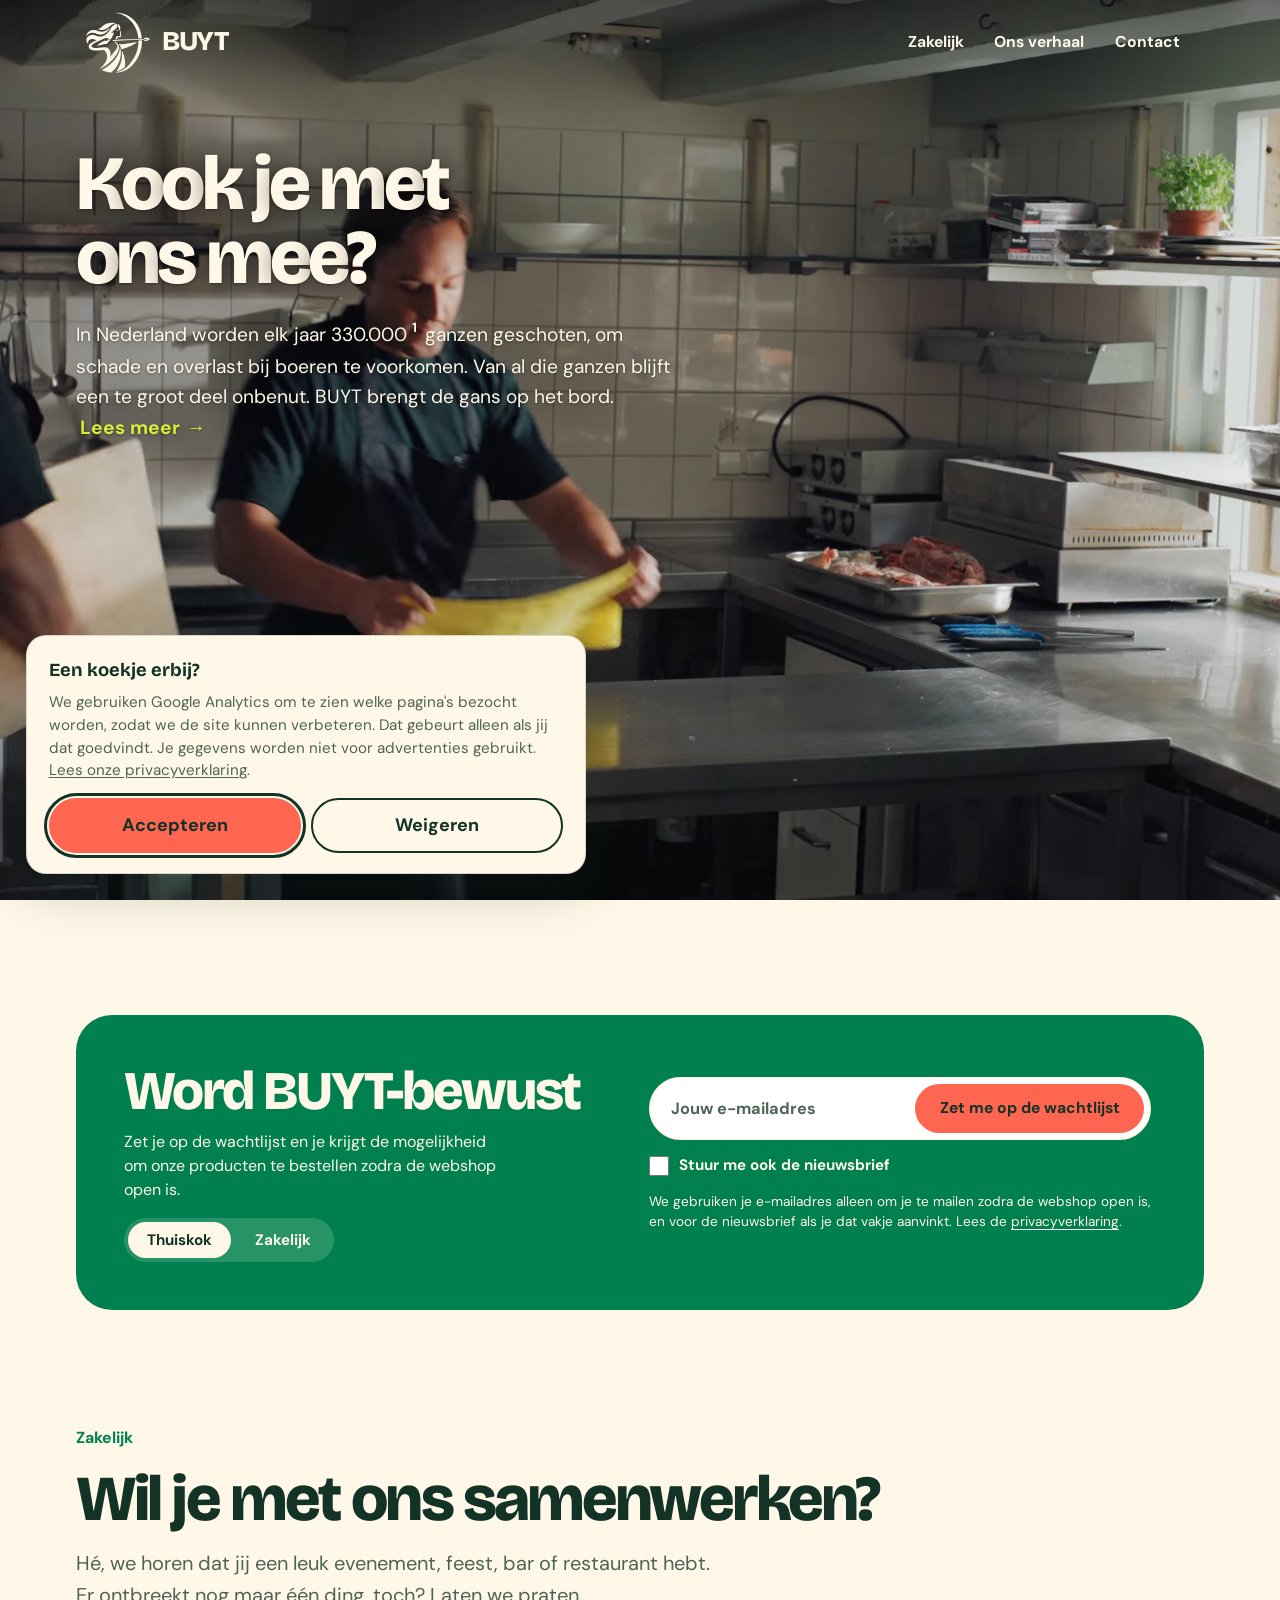
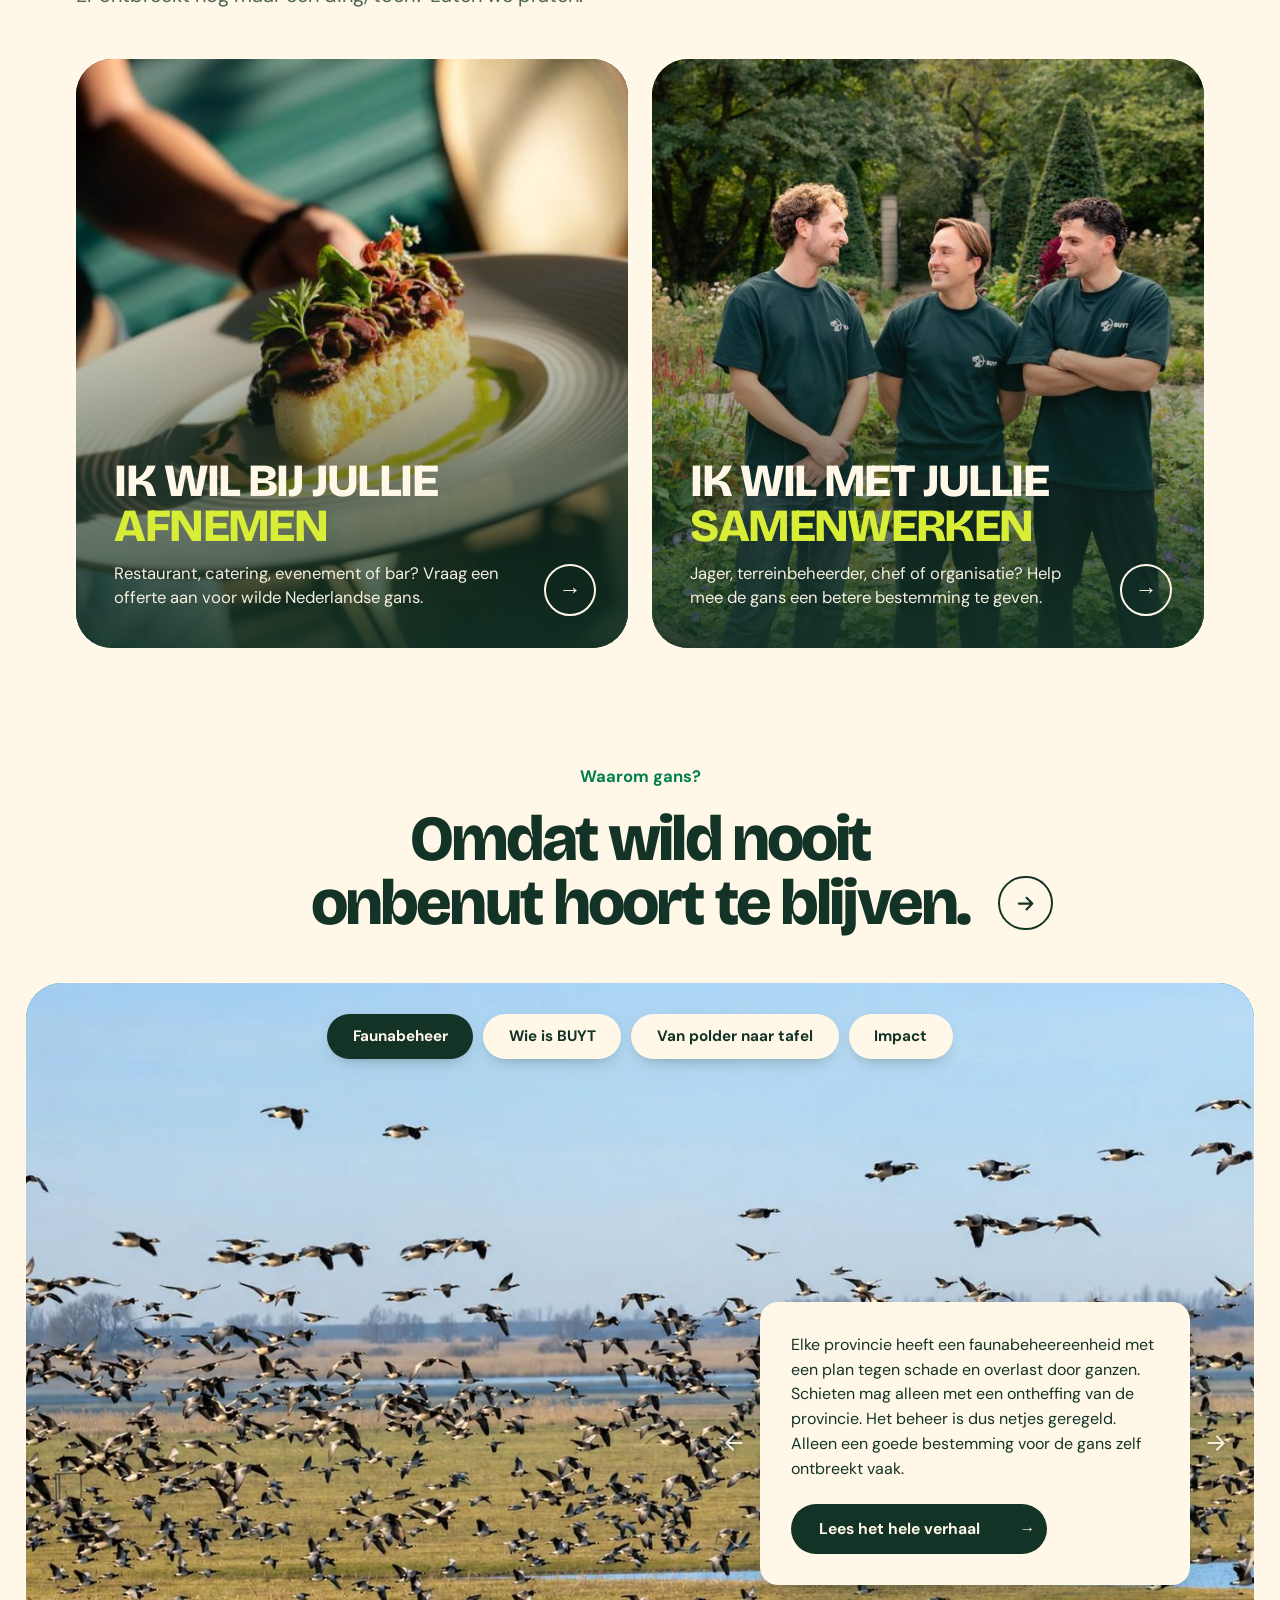
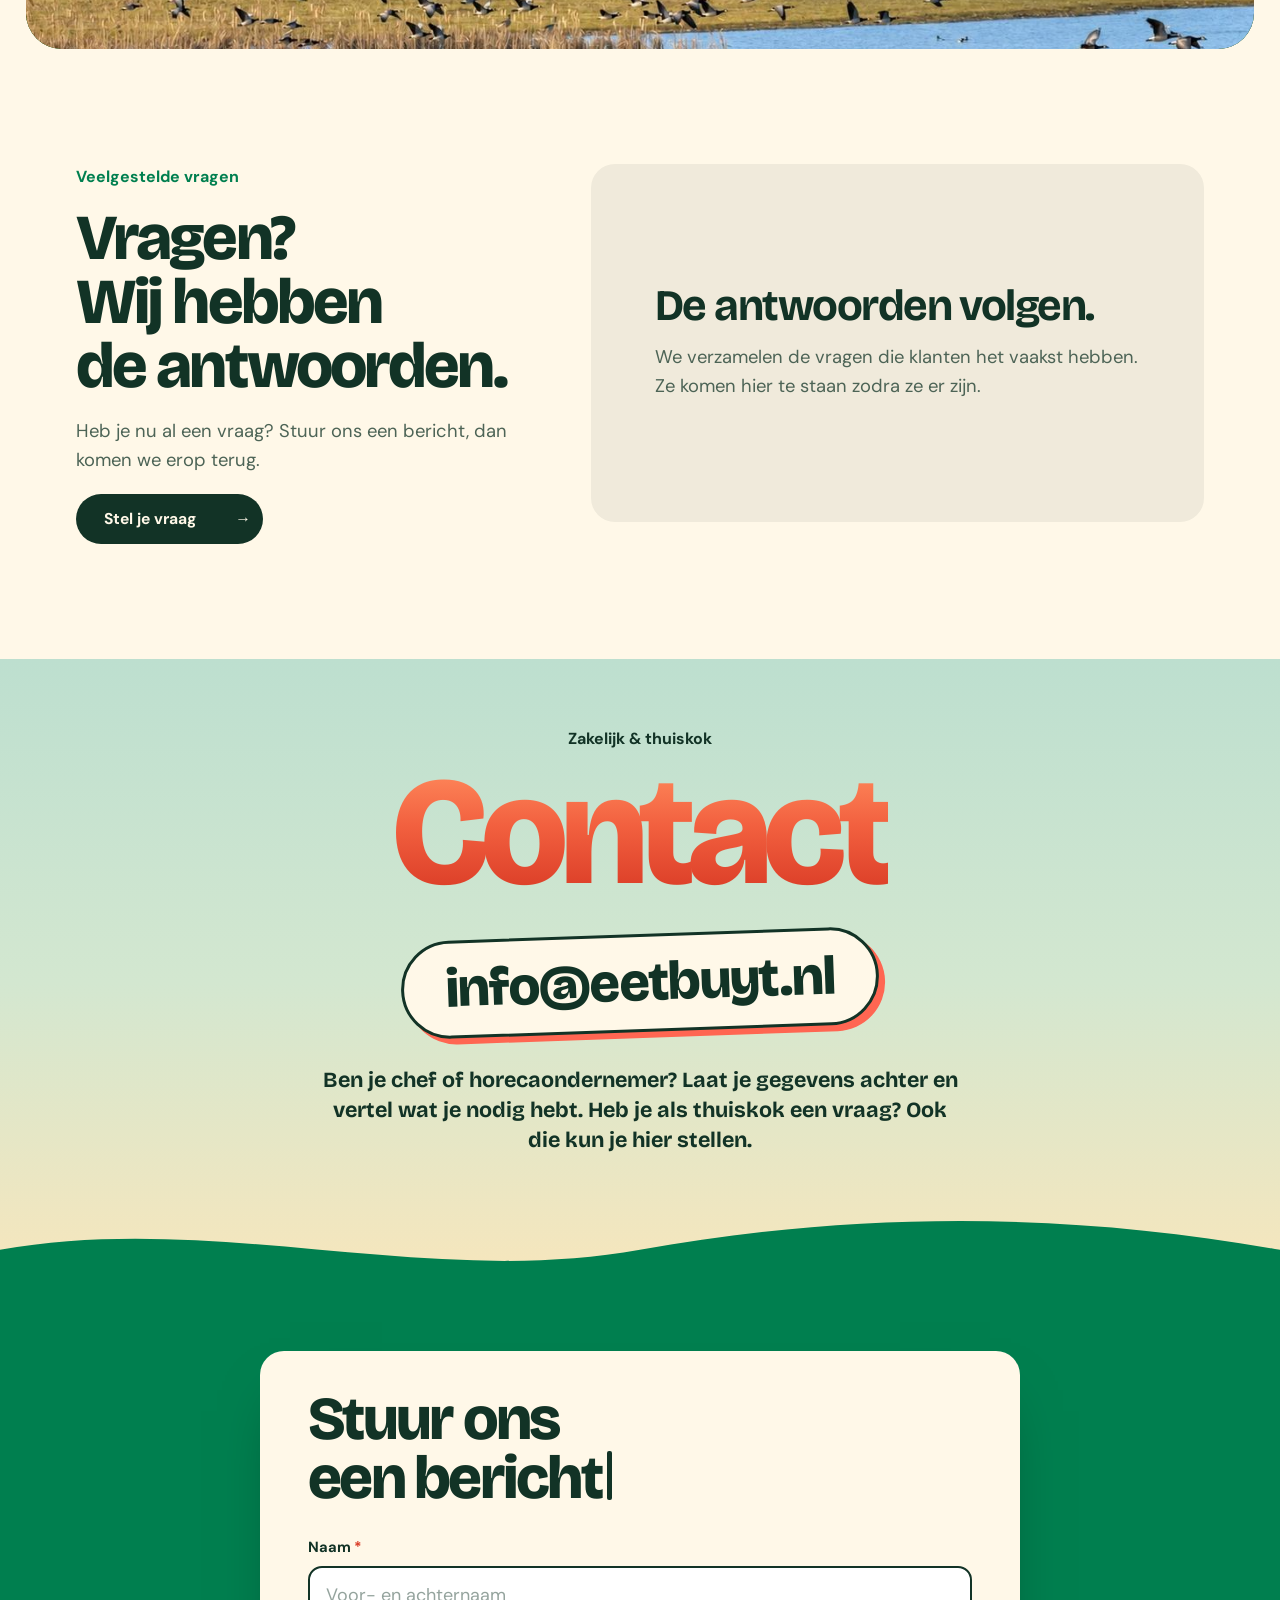
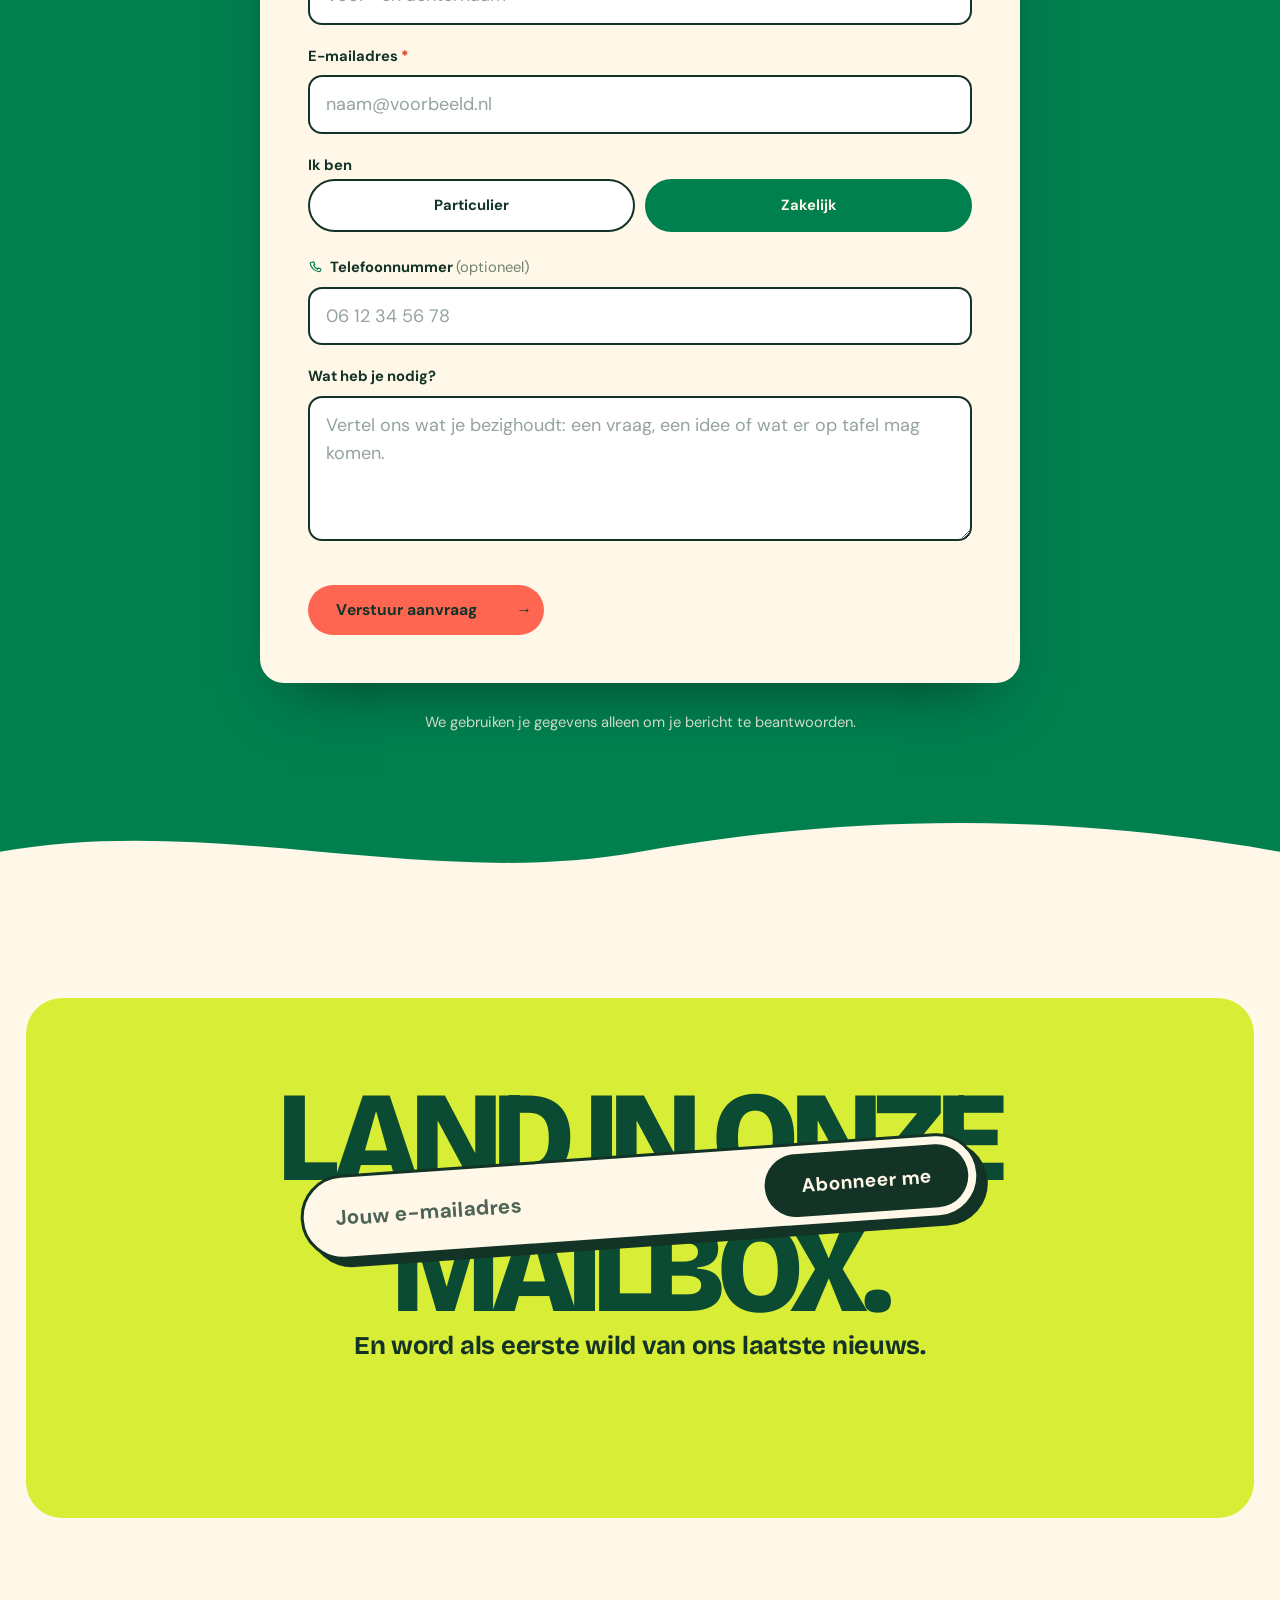
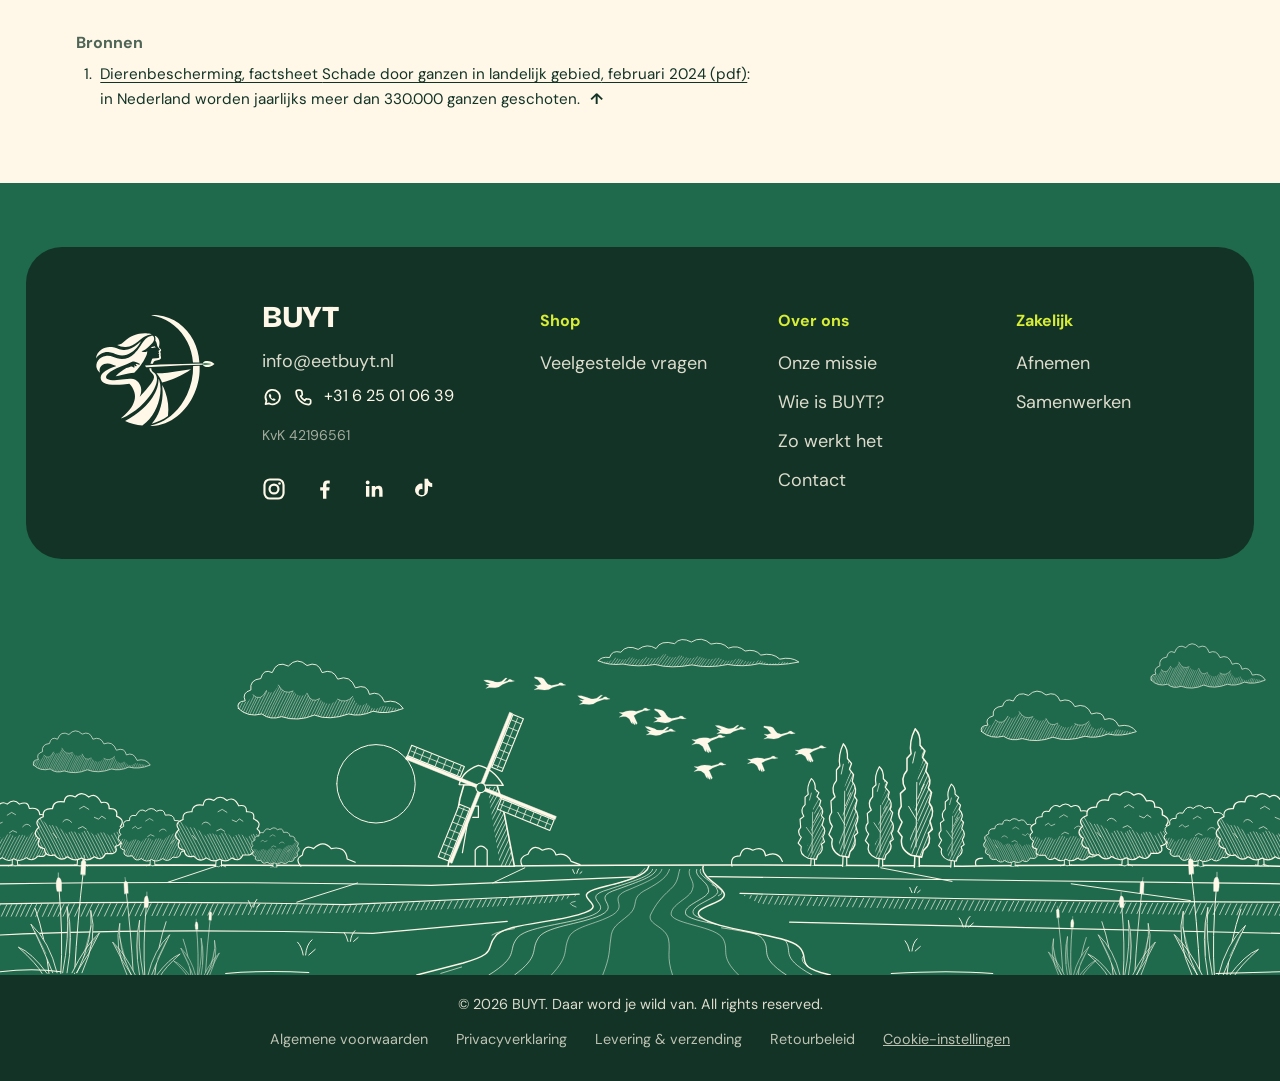
==== commit aac114dc: "Footer op mobiel: logo vóór BUYT in de kop, tekst uitgelijnd met social-iconen; desktop ongewijzigd " ====
--- a/public/index.html
+++ b/public/index.html
@@ -66,7 +66,7 @@
   <link rel="preload" href="assets/fonts/bricolage-grotesque-latin.woff2" as="font" type="font/woff2" crossorigin>
   <link rel="preload" href="assets/fonts/dm-sans-latin.woff2" as="font" type="font/woff2" crossorigin>
   <link rel="preload" href="assets/hero-video-poster.webp" as="image" type="image/webp" fetchpriority="high">
-  <link rel="stylesheet" href="css/style.css?v=20261110a">
+  <link rel="stylesheet" href="css/style.css?v=20261111c">
   <script>
     (function () {
       var d = document.documentElement;
@@ -863,7 +863,7 @@
       <div class="footer__brandcol">
         <a class="footer__logo" href="index.html" aria-label="BUYT, naar de homepage"><img src="assets/logo-still-cream.svg" alt="" width="86" height="81" loading="lazy" decoding="async"></a>
         <div class="footer__about">
-          <p class="footer__brand">BUYT</p>
+          <p class="footer__brand"><a class="footer__brandlogo" href="index.html" aria-label="BUYT, naar de homepage" tabindex="-1"><img src="assets/logo-still-cream.svg" alt="" width="86" height="81" loading="lazy" decoding="async"></a><span>BUYT</span></p>
           <p><a href="mailto:info@eetbuyt.nl">info@eetbuyt.nl</a></p>
           <p class="footer__tel"><a class="footer__wa" href="https://wa.me/31625010639" target="_blank" rel="noopener" aria-label="App BUYT via WhatsApp"><svg viewBox="0 0 24 24" aria-hidden="true" focusable="false"><path d="M4.1 19.9l1.1-3.9A8.4 8.4 0 1 1 8.3 19z" fill="none" stroke="currentColor" stroke-width="2" stroke-linejoin="round"/><path d="M9.6 7.9c-.3 0-.7.1-1 .5-.3.4-.8 1-.6 2.1.3 1.4 1.7 3.4 3.6 4.5 1.5.9 2.6 1 3.3.6.5-.3.8-.8.8-1.2 0-.2-.1-.4-.3-.5l-1.5-.7c-.3-.1-.5 0-.7.2l-.5.6c-.9-.3-2.1-1.4-2.5-2.3l.5-.6c.2-.2.2-.4.1-.7l-.6-1.5c-.1-.3-.3-.4-.6-.4z" fill="currentColor"/></svg></a><a href="tel:+31625010639" aria-label="Bel BUYT: +31 6 25 01 06 39"><svg viewBox="0 0 24 24" aria-hidden="true" focusable="false"><path d="M8.2 3.6 6.1 3.5c-1.4 0-2.6 1.2-2.5 2.6.4 7.6 6.7 13.9 14.3 14.3 1.4.1 2.6-1.1 2.6-2.5v-2.1c0-.8-.6-1.5-1.4-1.6l-3-.4c-.6-.1-1.2.2-1.5.7l-.8 1.3a11.5 11.5 0 0 1-5.1-5.1l1.3-.8c.5-.3.8-.9.7-1.5l-.4-3c-.1-.8-.8-1.4-1.6-1.4z" fill="none" stroke="currentColor" stroke-width="2" stroke-linejoin="round"/></svg><span>+31 6 25 01 06 39</span></a></p>
           <p class="footer__legal">KvK 42196561</p>
--- a/public/css/style.css
+++ b/public/css/style.css
@@ -1876,8 +1876,9 @@
 .choose > .wrap, .wg > .wrap, .zb-coop > .wrap { position: relative; z-index: 1; }
 @keyframes sky-drift { from { translate: -8px 0; } to { translate: 12px -6px; } }
 /* missie: onder de twee kolommen, in de witruimte boven de golf */
-.sky--m-l { --w: clamp(150px, 16vw, 250px); --ar: 551 / 217; top: calc(100% + 6px); left: 26%; }
-.sky--m-r { --w: clamp(170px, 18vw, 280px); --ar: 812 / 411; top: calc(100% - 4px); right: 6%; animation-delay: -5s; }
+.sky--m-l { --w: clamp(150px, 16vw, 250px); --ar: 551 / 217; top: 11%; left: 5%; }
+.sky--m-l2 { --w: clamp(100px, 10vw, 160px); --ar: 461 / 151; top: 6%; left: 16%; animation-delay: -8s; }
+.sky--m-r { --w: clamp(170px, 18vw, 280px); --ar: 812 / 411; top: 58%; right: 6%; animation-delay: -5s; }
 /* waarom gans */
 .sky--w-l { --w: clamp(150px, 16vw, 250px); --ar: 551 / 217; left: 3vw; top: 4%; }
 .sky--w-r { --w: clamp(120px, 11vw, 180px); --ar: 684 / 635; right: 5vw; top: 0; rotate: -4deg; animation-delay: -6s; }
@@ -1904,8 +1905,9 @@
   .sky--c-l { --w: clamp(84px, 13vw, 130px); left: 3vw; top: 26px; }
   .sky--c-r { --w: clamp(62px, 9vw, 92px); right: 5vw; top: 10px; rotate: 8deg; }
   .sky--c-r2 { display: block; --w: clamp(70px, 11vw, 110px); right: 9vw; bottom: 96px; top: auto; }
-  .sky--m-l { --w: clamp(80px, 12vw, 130px); left: 9%; top: calc(100% + 2px); rotate: -3deg; }
-  .sky--m-r { --w: clamp(96px, 15vw, 150px); right: 5%; top: calc(100% - 10px); rotate: 4deg; }
+  .sky--m-l { --w: clamp(80px, 12vw, 130px); left: 6%; top: 1%; rotate: -3deg; }
+  .sky--m-l2 { --w: clamp(60px, 9vw, 100px); left: 24%; top: 0; }
+  .sky--m-r { --w: clamp(96px, 15vw, 150px); right: 3%; top: auto; bottom: 44px; rotate: 4deg; }
   .sky--wl-g { --w: clamp(72px, 10vw, 110px); right: 6%; }
   .sky--coop { --w: clamp(200px, 44vw, 320px); margin: -6px -2vw 16px auto; rotate: -2deg; }
 }
@@ -1915,8 +1917,9 @@
   .sky--c-l { --w: 78px; left: 4vw; top: 22px; }
   .sky--c-r { --w: 58px; right: 5vw; }
   .sky--c-r2 { display: none; }
-  .sky--m-l { --w: 84px; left: 7%; top: calc(100% + 16px); }
-  .sky--m-r { --w: 100px; right: 4%; }
+  .sky--m-l { --w: 84px; left: 7%; top: 14px; }
+  .sky--m-l2 { --w: 60px; left: 34%; top: 4px; }
+  .sky--m-r { --w: 100px; right: 3%; bottom: 46px; }
   .sky--wl-g { --w: 76px; right: 7%; }
   .sky--coop { --w: min(62vw, 250px); margin-right: -3vw; }
 }
@@ -2007,3 +2010,16 @@
 .sources { padding-top: 0; }
 .waitband { padding-bottom: max(0px, calc(var(--sec-gap) - clamp(48px, 6vw, 88px))); }
 #impact .kicker--light { color: var(--lime); }
+
+/* Footer op telefoon: logo staat vóór "BUYT" in de kop, alle tekst links uitgelijnd met het Instagram-icoon. Desktop en tablet houden het logo in de linkerkolom. */
+.footer__brandlogo { display: none; }
+@media (max-width: 720px) {
+  .footer .footer__brandcol > .footer__logo { display: none; }
+  .footer .footer__brandcol { grid-template-columns: minmax(0, 1fr); column-gap: 0; row-gap: 20px; }
+  .footer .footer__brandcol .footer__about, .footer .footer__brandcol .footer__social, .footer .footer__brandcol .footer__news { grid-column: 1; grid-row: auto; }
+  .footer .footer__brandcol .footer__social { justify-self: start; margin: 0 0 0 -10px; }
+  .footer__about .footer__brand { display: flex; align-items: center; gap: .3em; }
+  .footer__brandlogo { display: block; flex: none; padding: 0; line-height: 0; margin-block: -.4em; }
+  .footer__brandlogo::after { display: none; }
+  .footer__brandlogo img { display: block; width: auto; height: 2.8em; }
+}
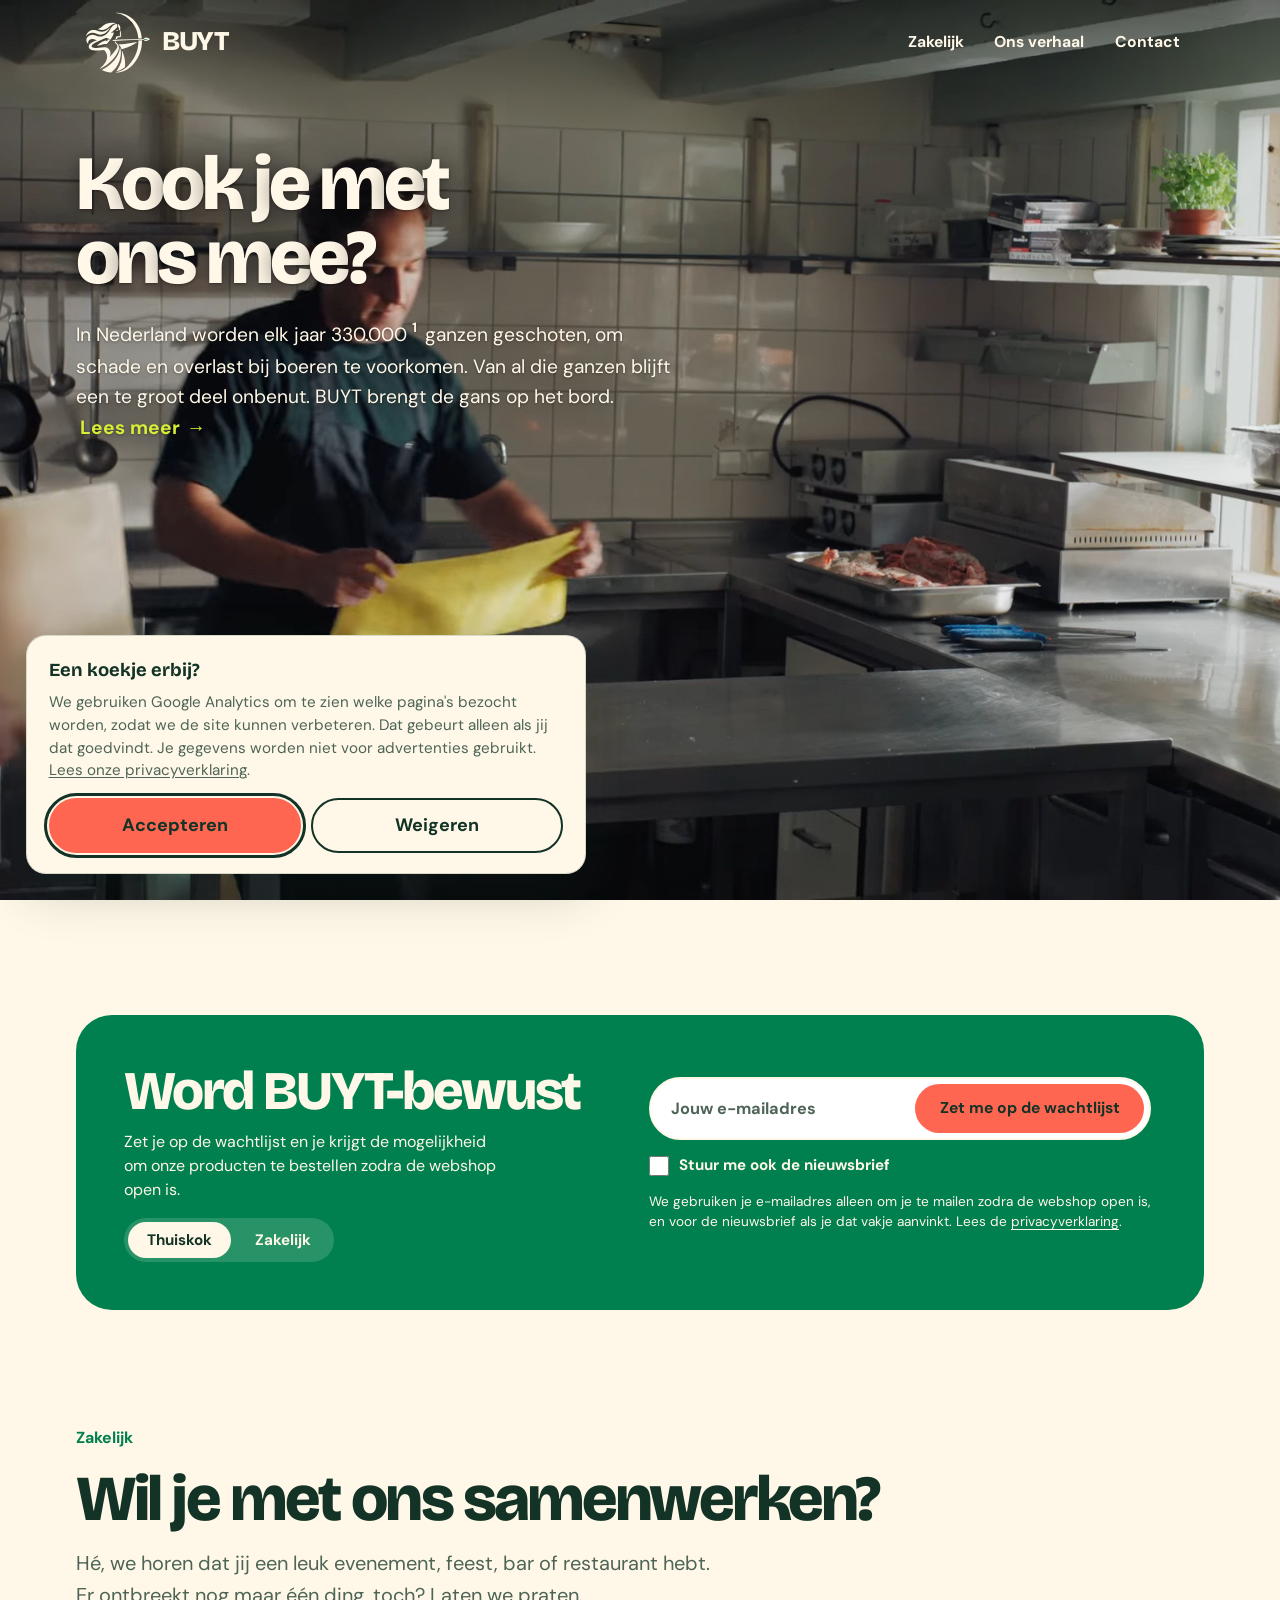
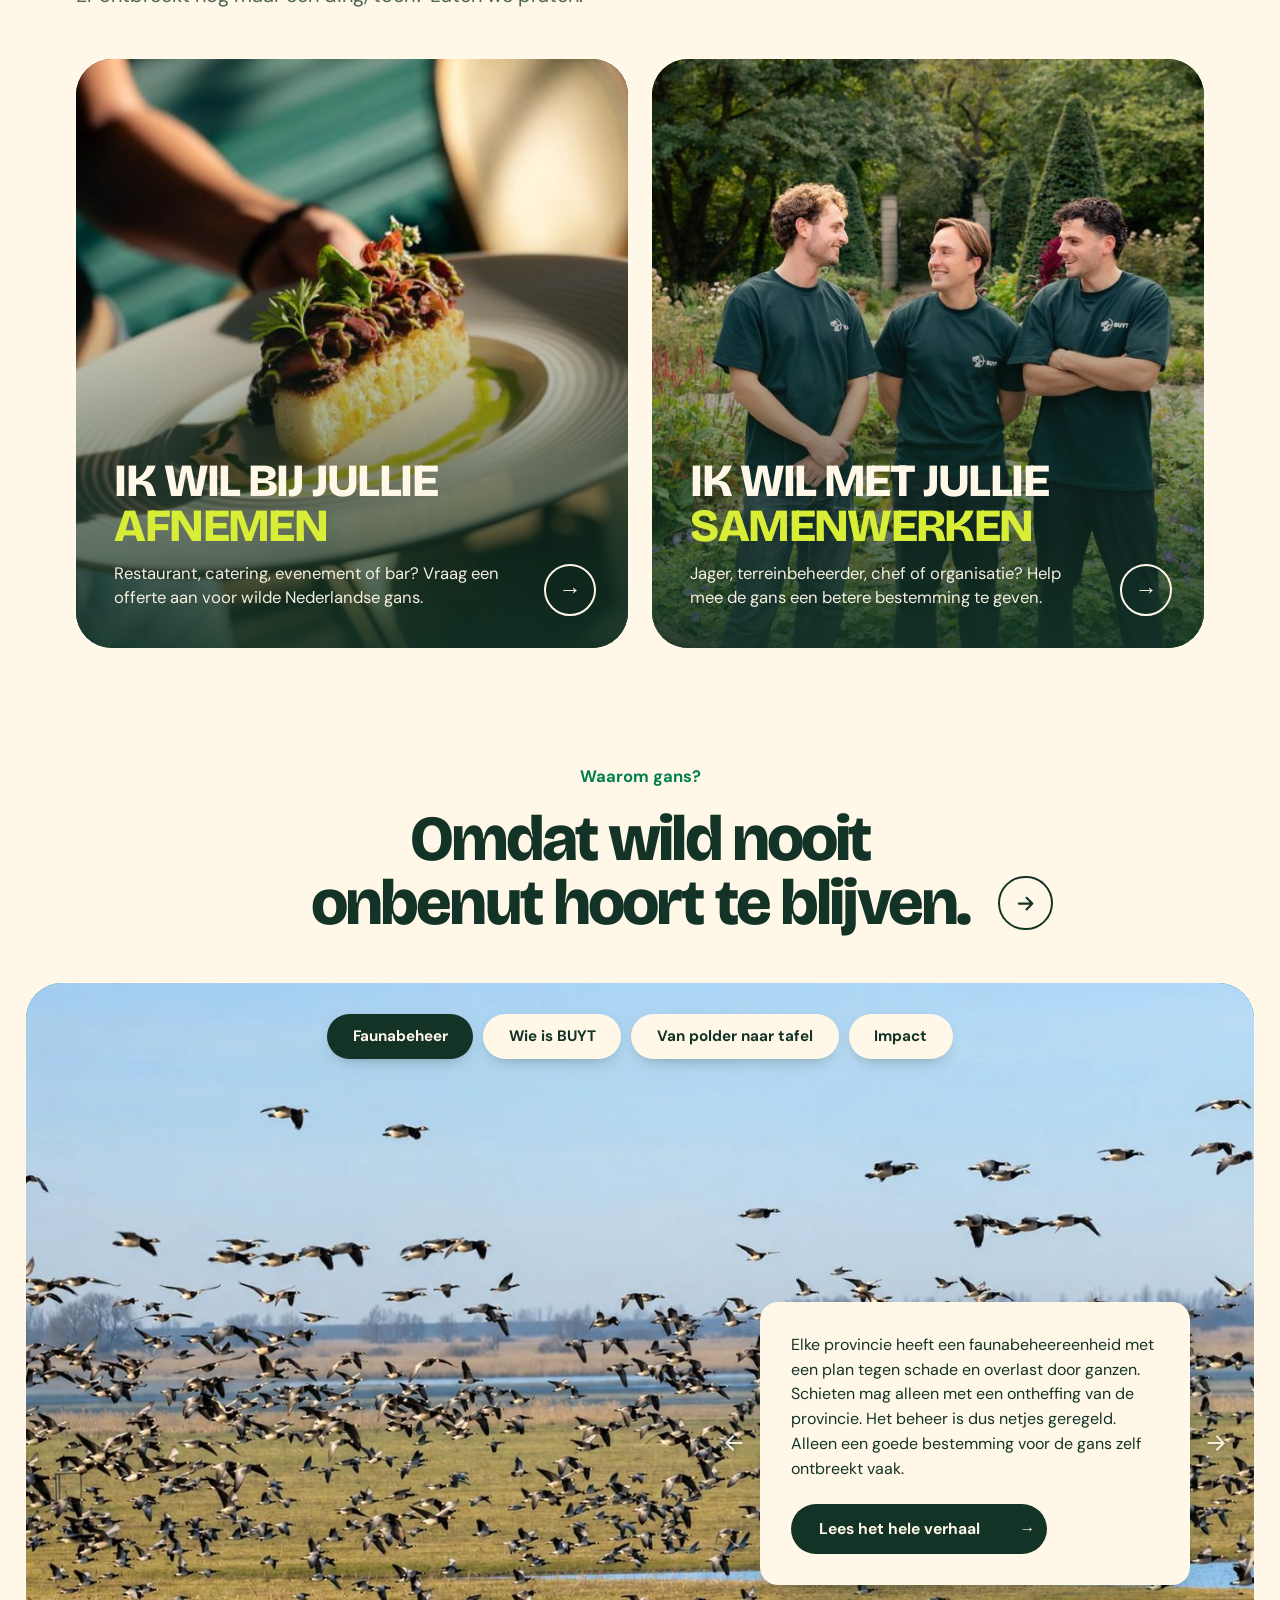
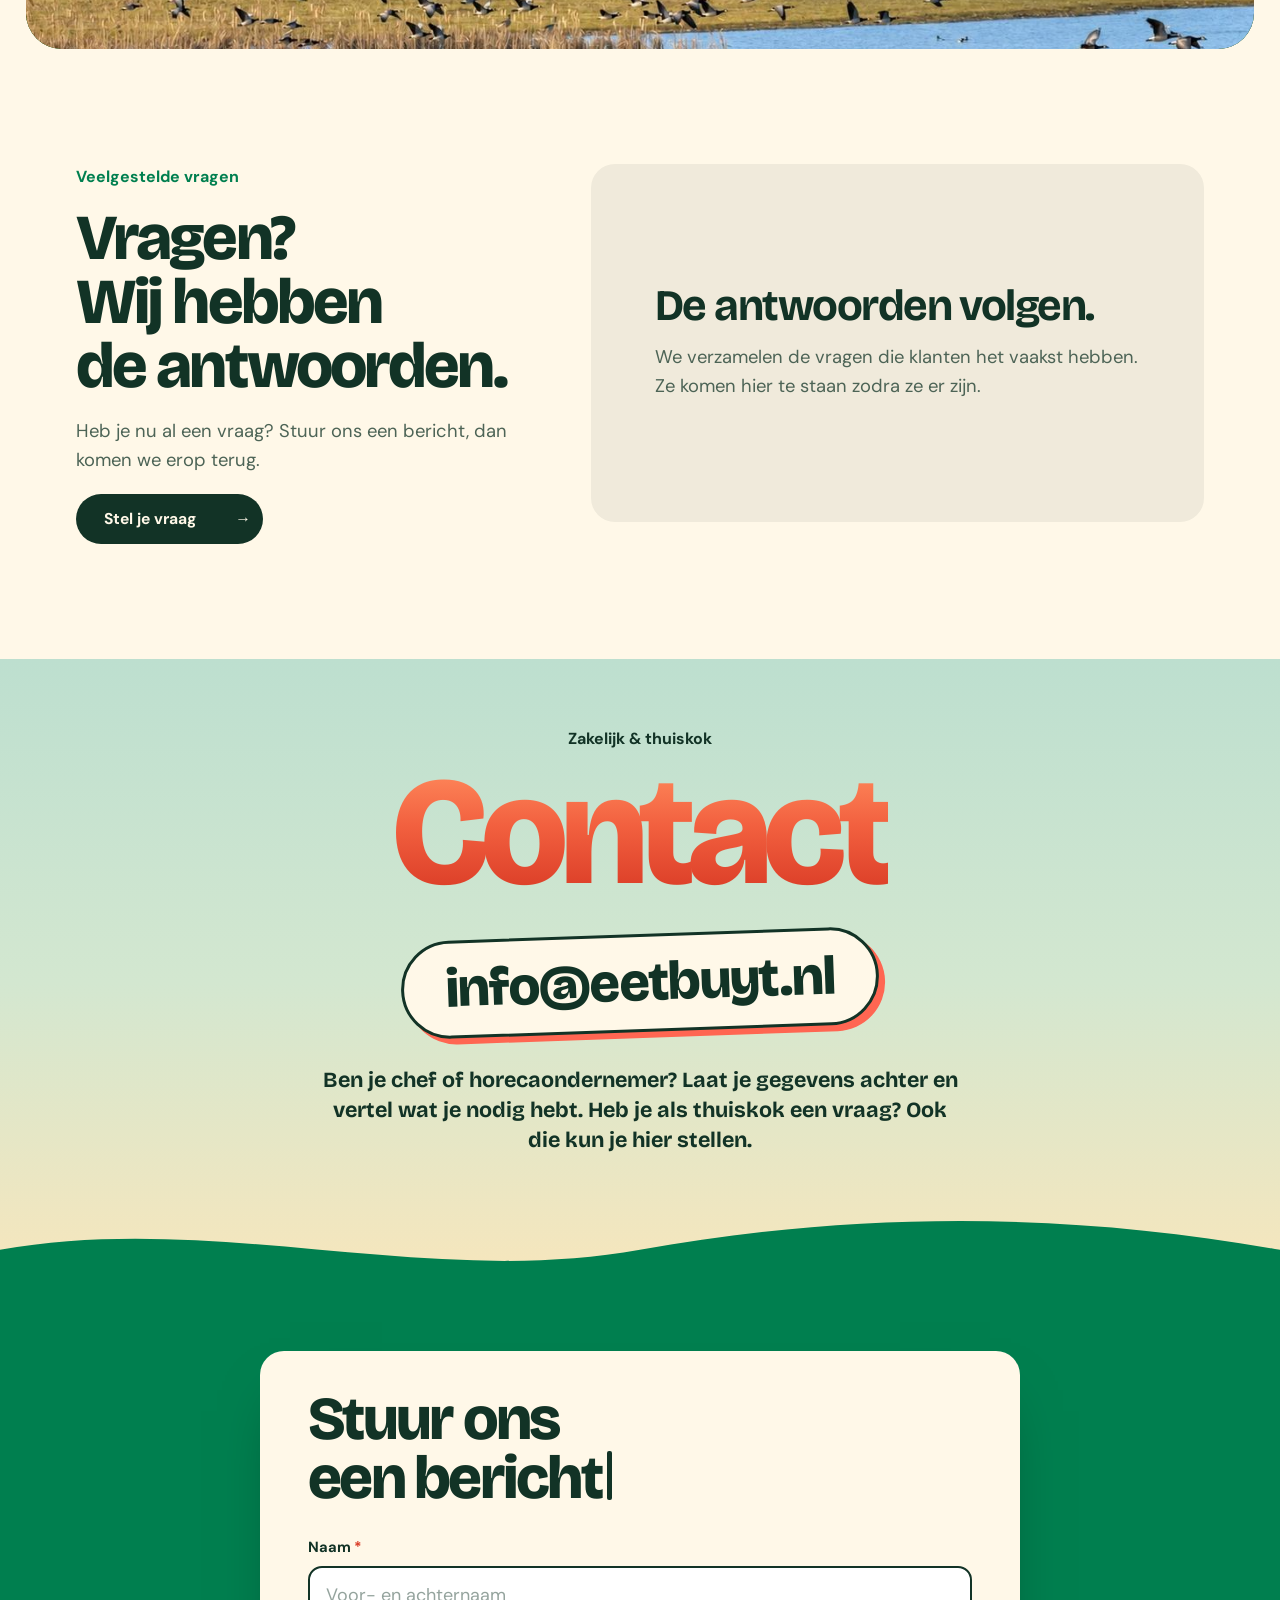
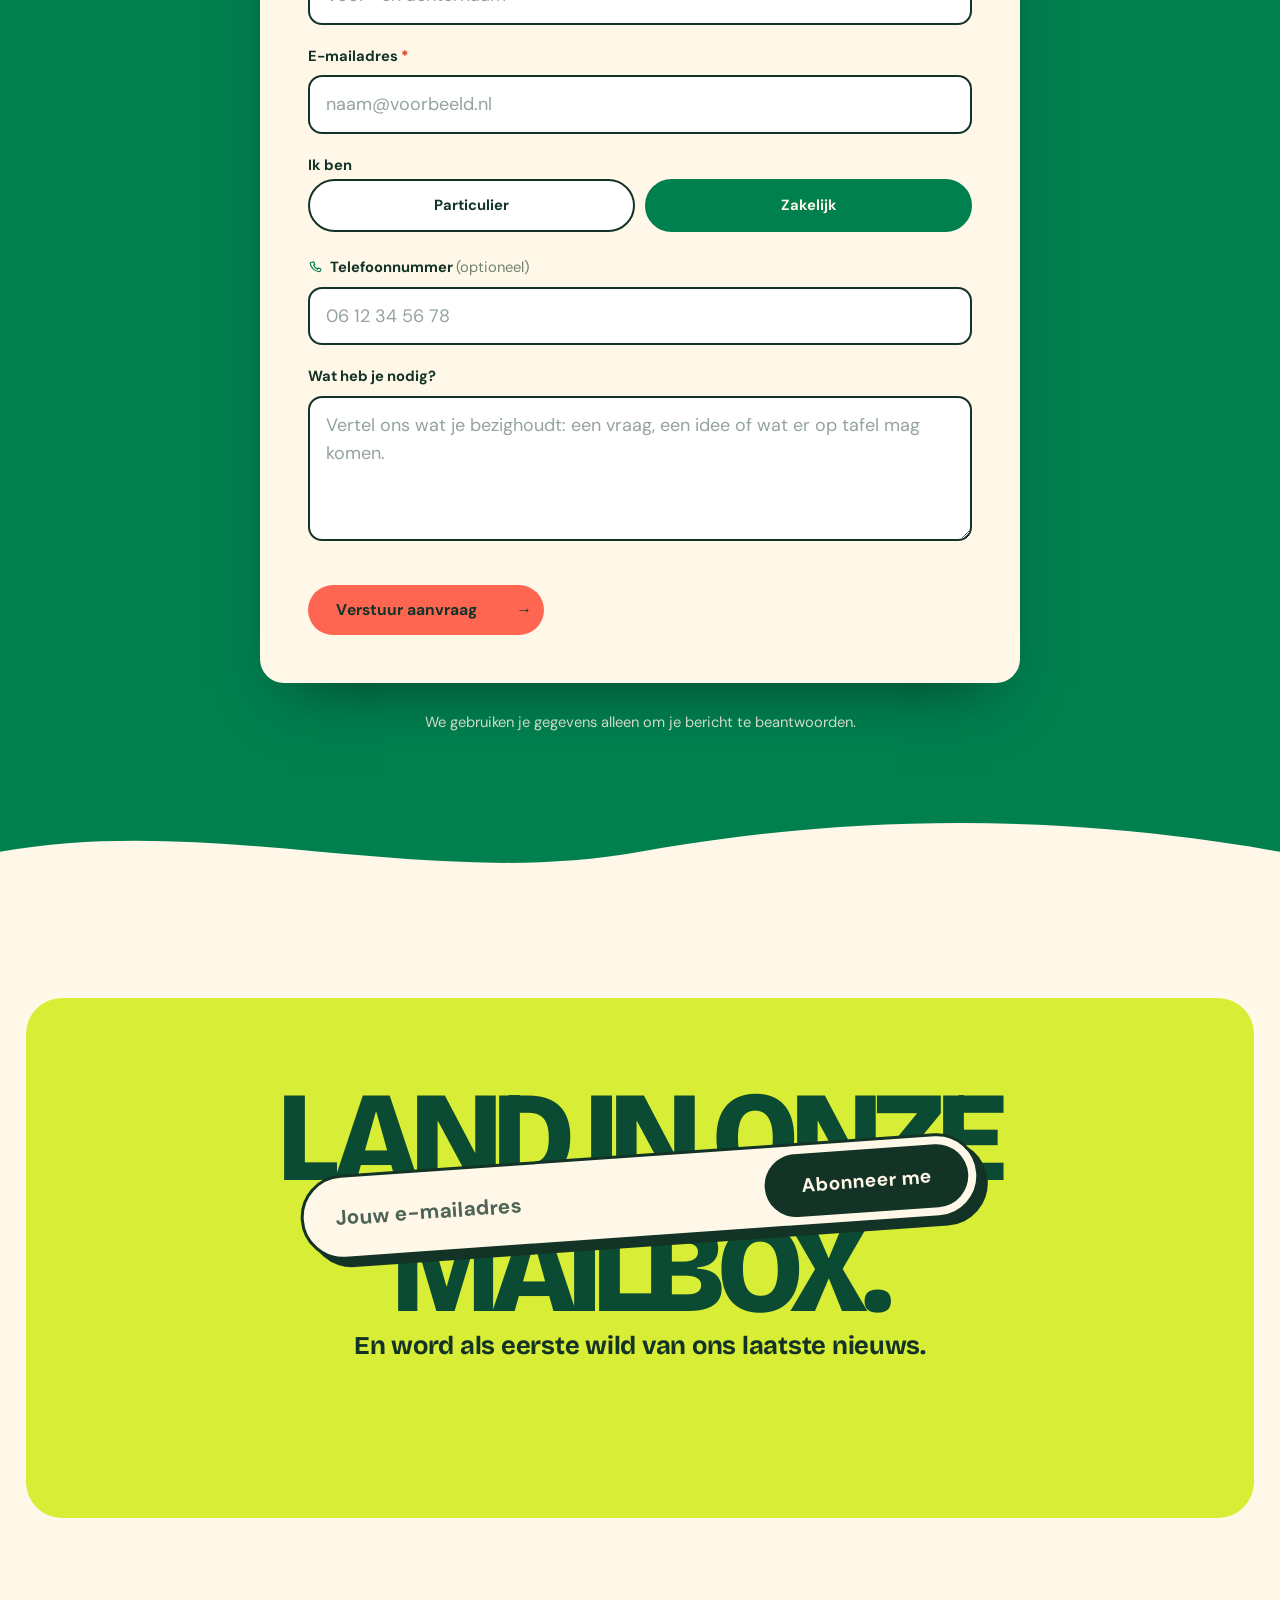
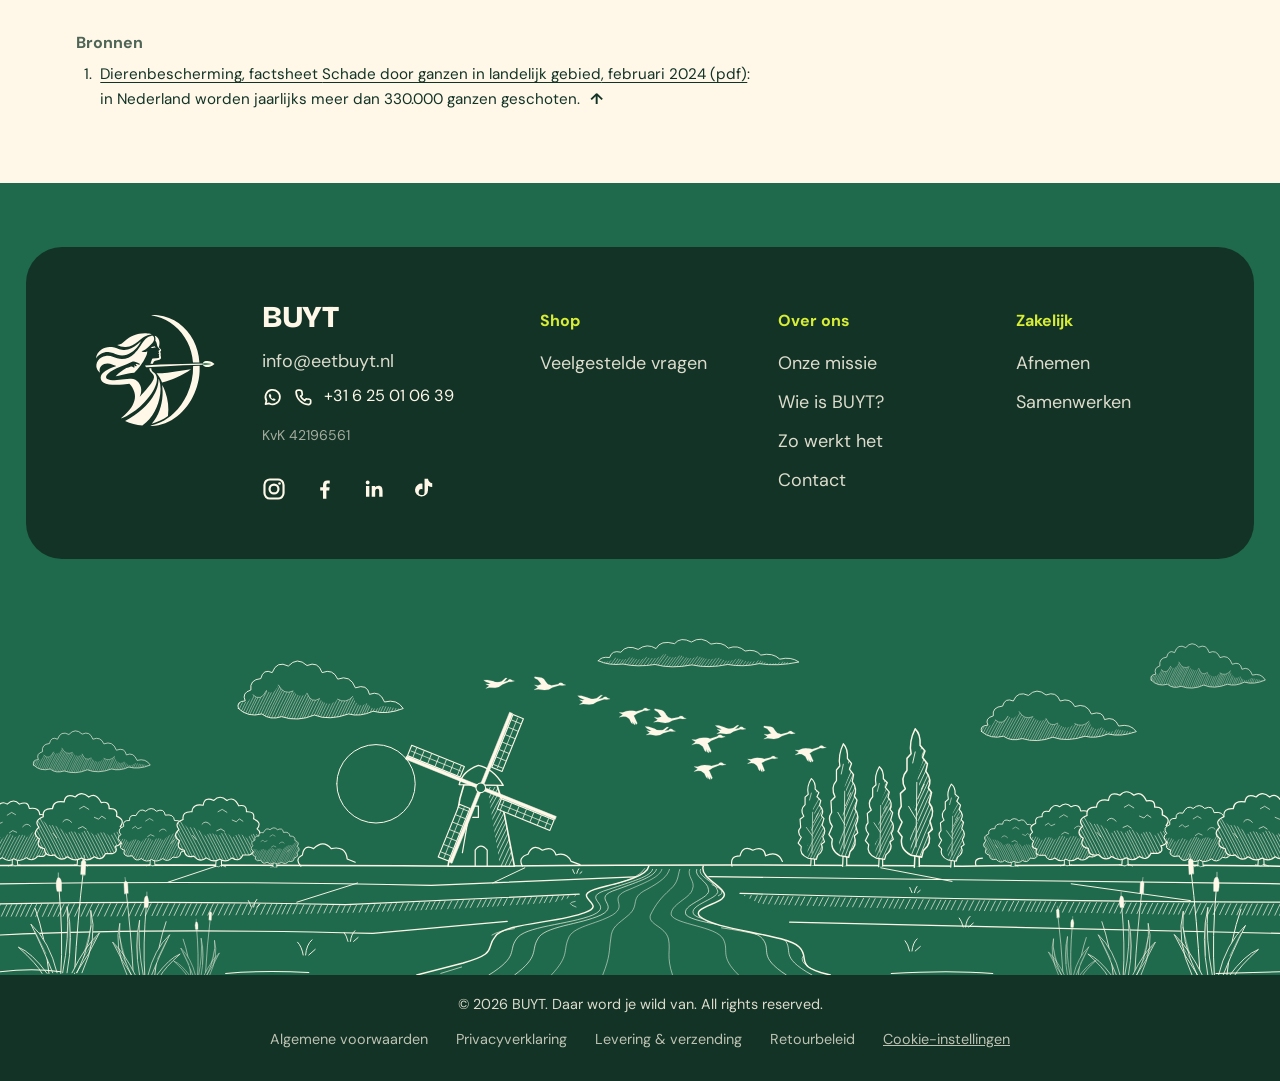
==== commit 69b6646e: "Verhaalpagina: wolken boven de tekst en naast elkaar, gans iets lager op tablet Co-Authored-By: Clau" ====
--- a/public/index.html
+++ b/public/index.html
@@ -66,7 +66,7 @@
   <link rel="preload" href="assets/fonts/bricolage-grotesque-latin.woff2" as="font" type="font/woff2" crossorigin>
   <link rel="preload" href="assets/fonts/dm-sans-latin.woff2" as="font" type="font/woff2" crossorigin>
   <link rel="preload" href="assets/hero-video-poster.webp" as="image" type="image/webp" fetchpriority="high">
-  <link rel="stylesheet" href="css/style.css?v=20261111c">
+  <link rel="stylesheet" href="css/style.css?v=20261112c">
   <script>
     (function () {
       var d = document.documentElement;
--- a/public/css/style.css
+++ b/public/css/style.css
@@ -1876,8 +1876,8 @@
 .choose > .wrap, .wg > .wrap, .zb-coop > .wrap { position: relative; z-index: 1; }
 @keyframes sky-drift { from { translate: -8px 0; } to { translate: 12px -6px; } }
 /* missie: onder de twee kolommen, in de witruimte boven de golf */
-.sky--m-l { --w: clamp(150px, 16vw, 250px); --ar: 551 / 217; top: 11%; left: 5%; }
-.sky--m-l2 { --w: clamp(100px, 10vw, 160px); --ar: 461 / 151; top: 6%; left: 16%; animation-delay: -8s; }
+.sky--m-l { --w: clamp(150px, 16vw, 250px); --ar: 551 / 217; top: 1.2vw; left: 5%; }
+.sky--m-l2 { --w: clamp(100px, 10vw, 160px); --ar: 461 / 151; top: 2.6vw; left: calc(5vw + clamp(150px, 16vw, 250px) + 3vw); animation-delay: -8s; }
 .sky--m-r { --w: clamp(170px, 18vw, 280px); --ar: 812 / 411; top: 58%; right: 6%; animation-delay: -5s; }
 /* waarom gans */
 .sky--w-l { --w: clamp(150px, 16vw, 250px); --ar: 551 / 217; left: 3vw; top: 4%; }
@@ -1907,7 +1907,7 @@
   .sky--c-r2 { display: block; --w: clamp(70px, 11vw, 110px); right: 9vw; bottom: 96px; top: auto; }
   .sky--m-l { --w: clamp(80px, 12vw, 130px); left: 6%; top: 1%; rotate: -3deg; }
   .sky--m-l2 { --w: clamp(60px, 9vw, 100px); left: 24%; top: 0; }
-  .sky--m-r { --w: clamp(96px, 15vw, 150px); right: 3%; top: auto; bottom: 44px; rotate: 4deg; }
+  .sky--m-r { --w: clamp(96px, 15vw, 150px); right: 3%; top: auto; bottom: 30px; rotate: 4deg; }
   .sky--wl-g { --w: clamp(72px, 10vw, 110px); right: 6%; }
   .sky--coop { --w: clamp(200px, 44vw, 320px); margin: -6px -2vw 16px auto; rotate: -2deg; }
 }
@@ -1918,7 +1918,7 @@
   .sky--c-r { --w: 58px; right: 5vw; }
   .sky--c-r2 { display: none; }
   .sky--m-l { --w: 84px; left: 7%; top: 14px; }
-  .sky--m-l2 { --w: 60px; left: 34%; top: 4px; }
+  .sky--m-l2 { --w: 60px; left: 42%; top: 4px; }
   .sky--m-r { --w: 100px; right: 3%; bottom: 46px; }
   .sky--wl-g { --w: 76px; right: 7%; }
   .sky--coop { --w: min(62vw, 250px); margin-right: -3vw; }
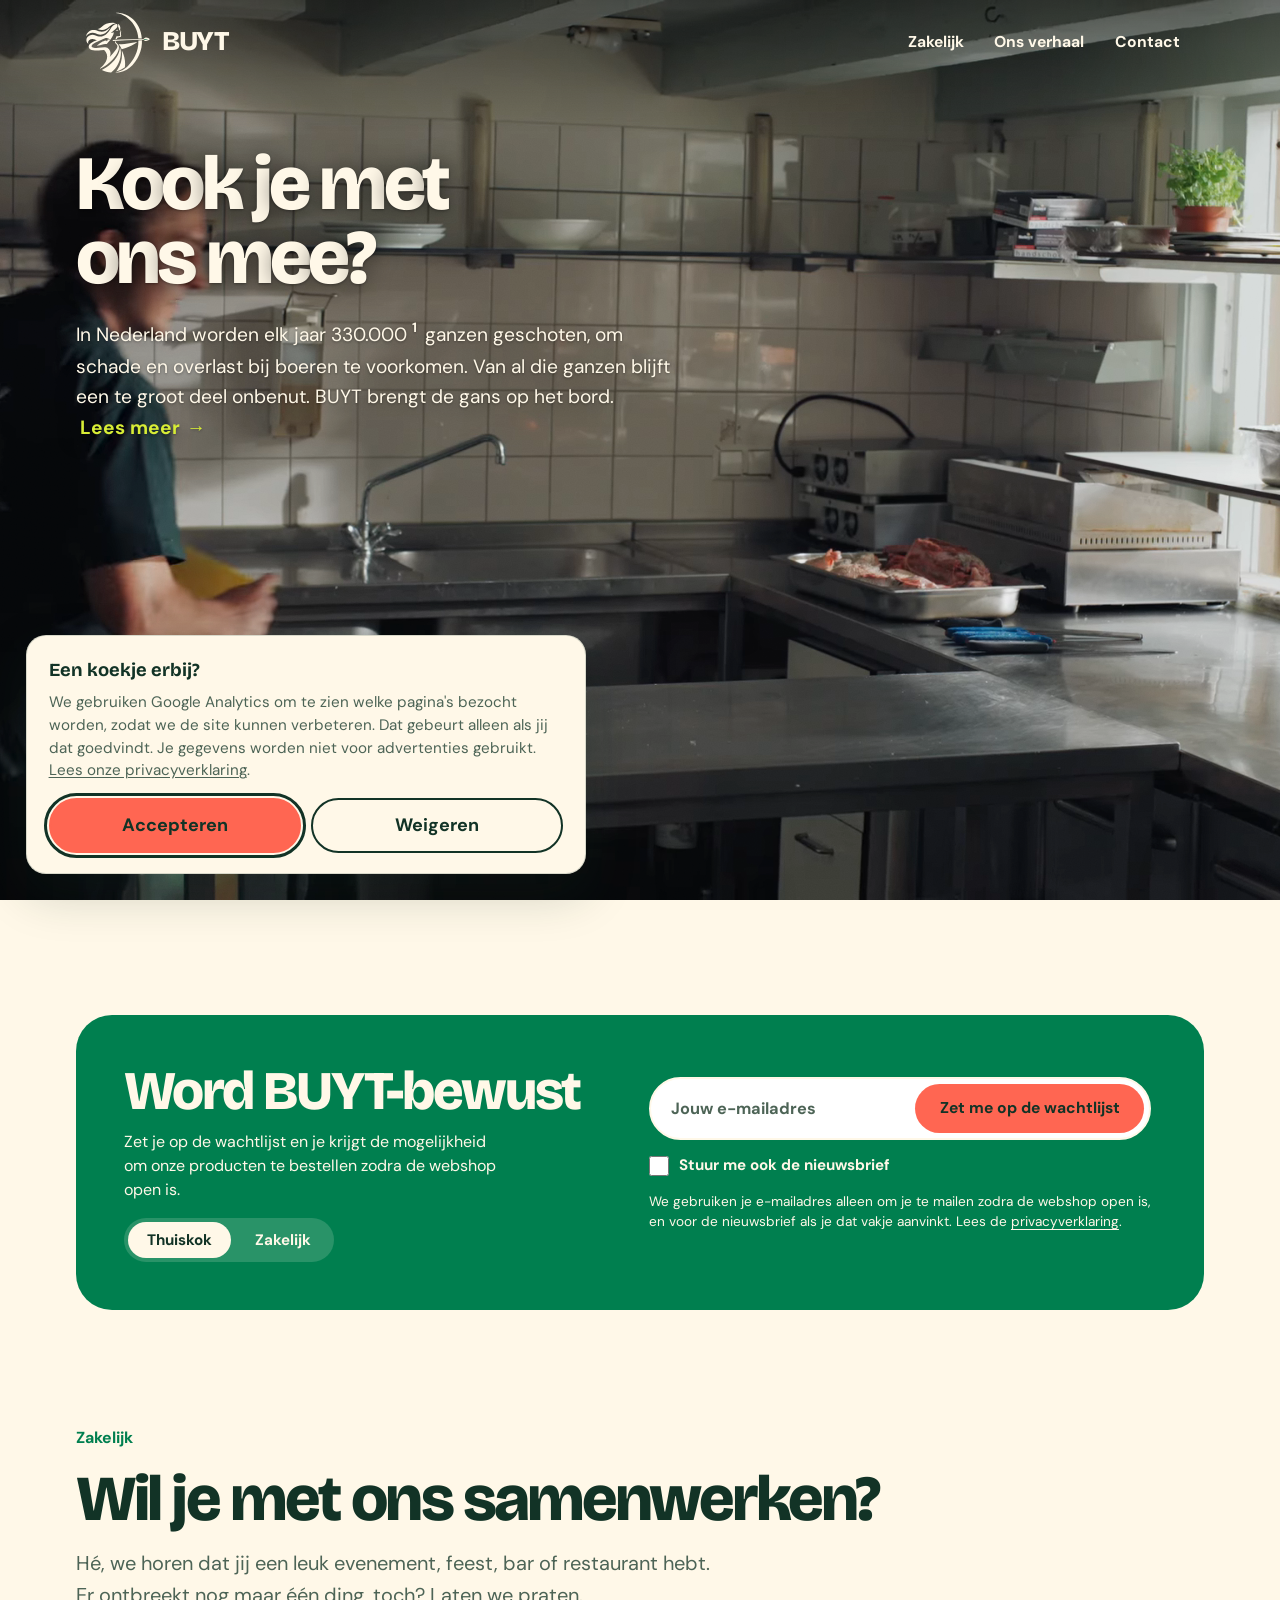
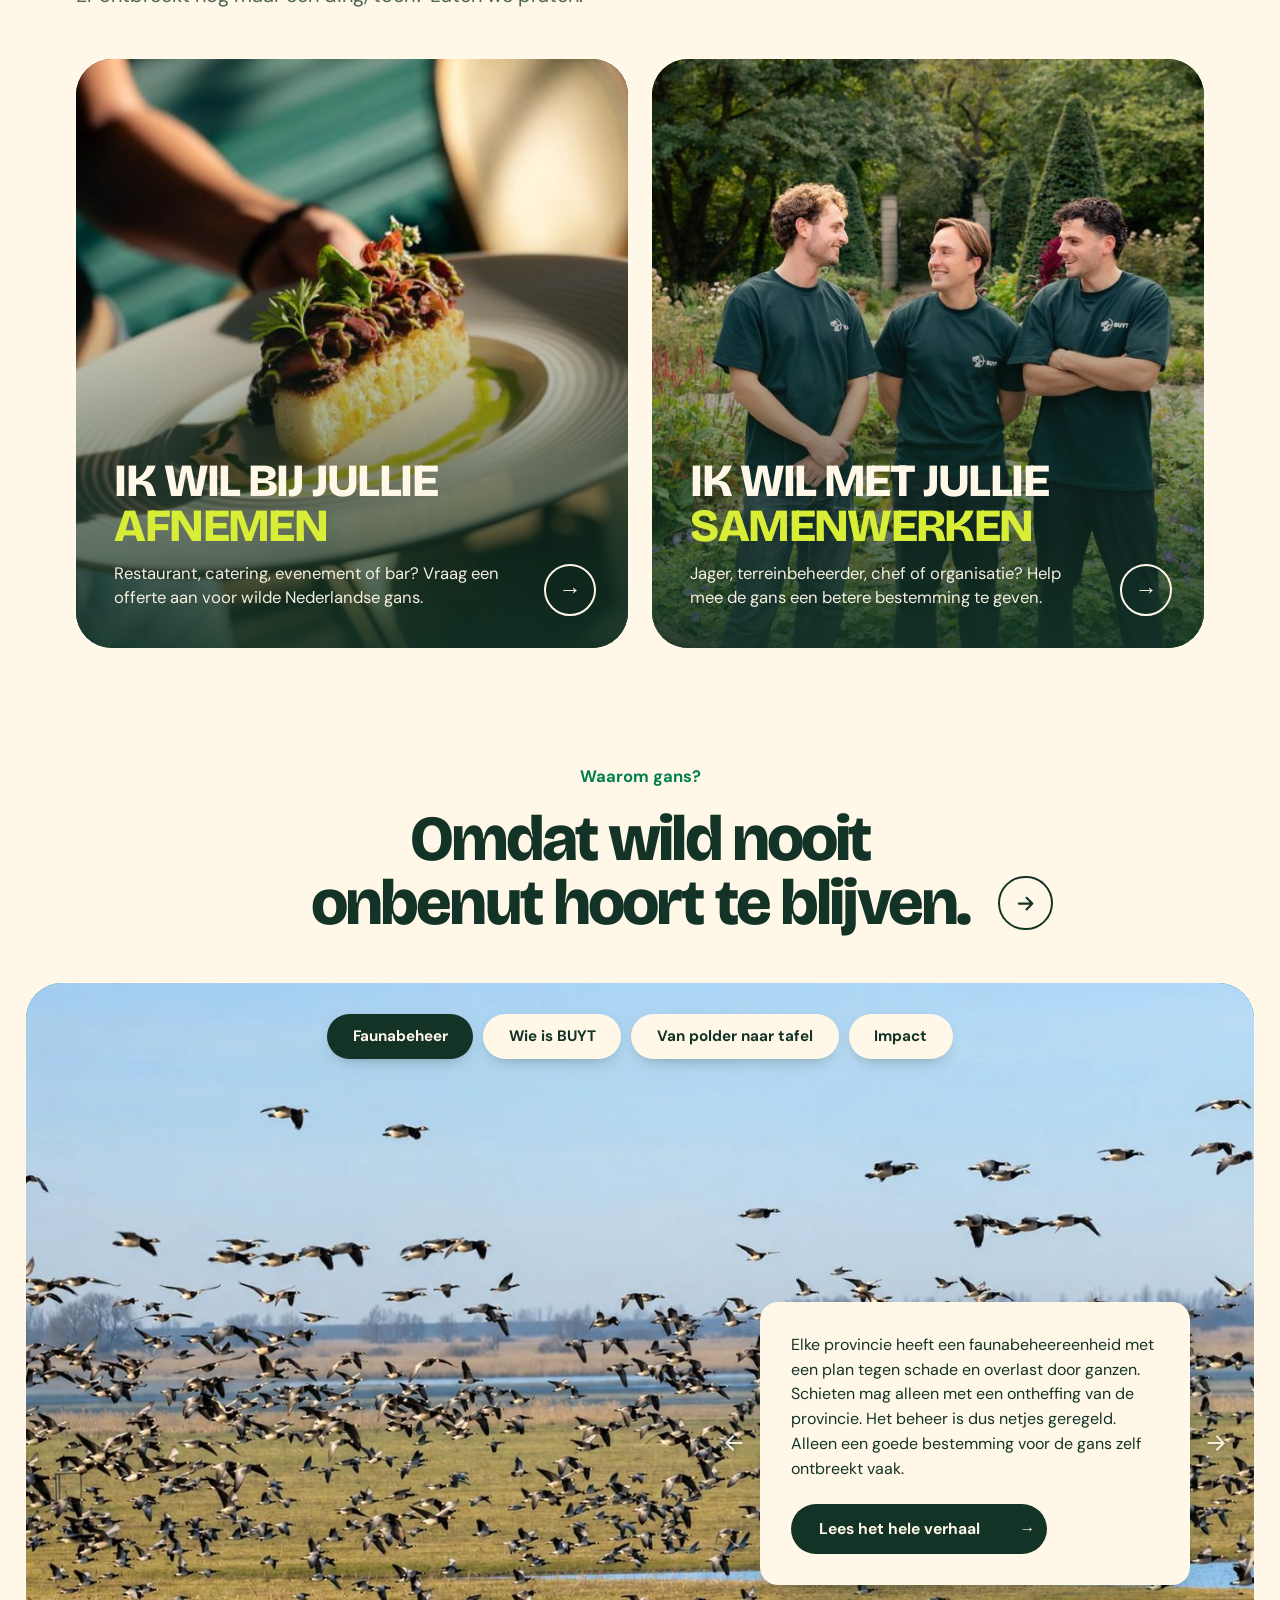
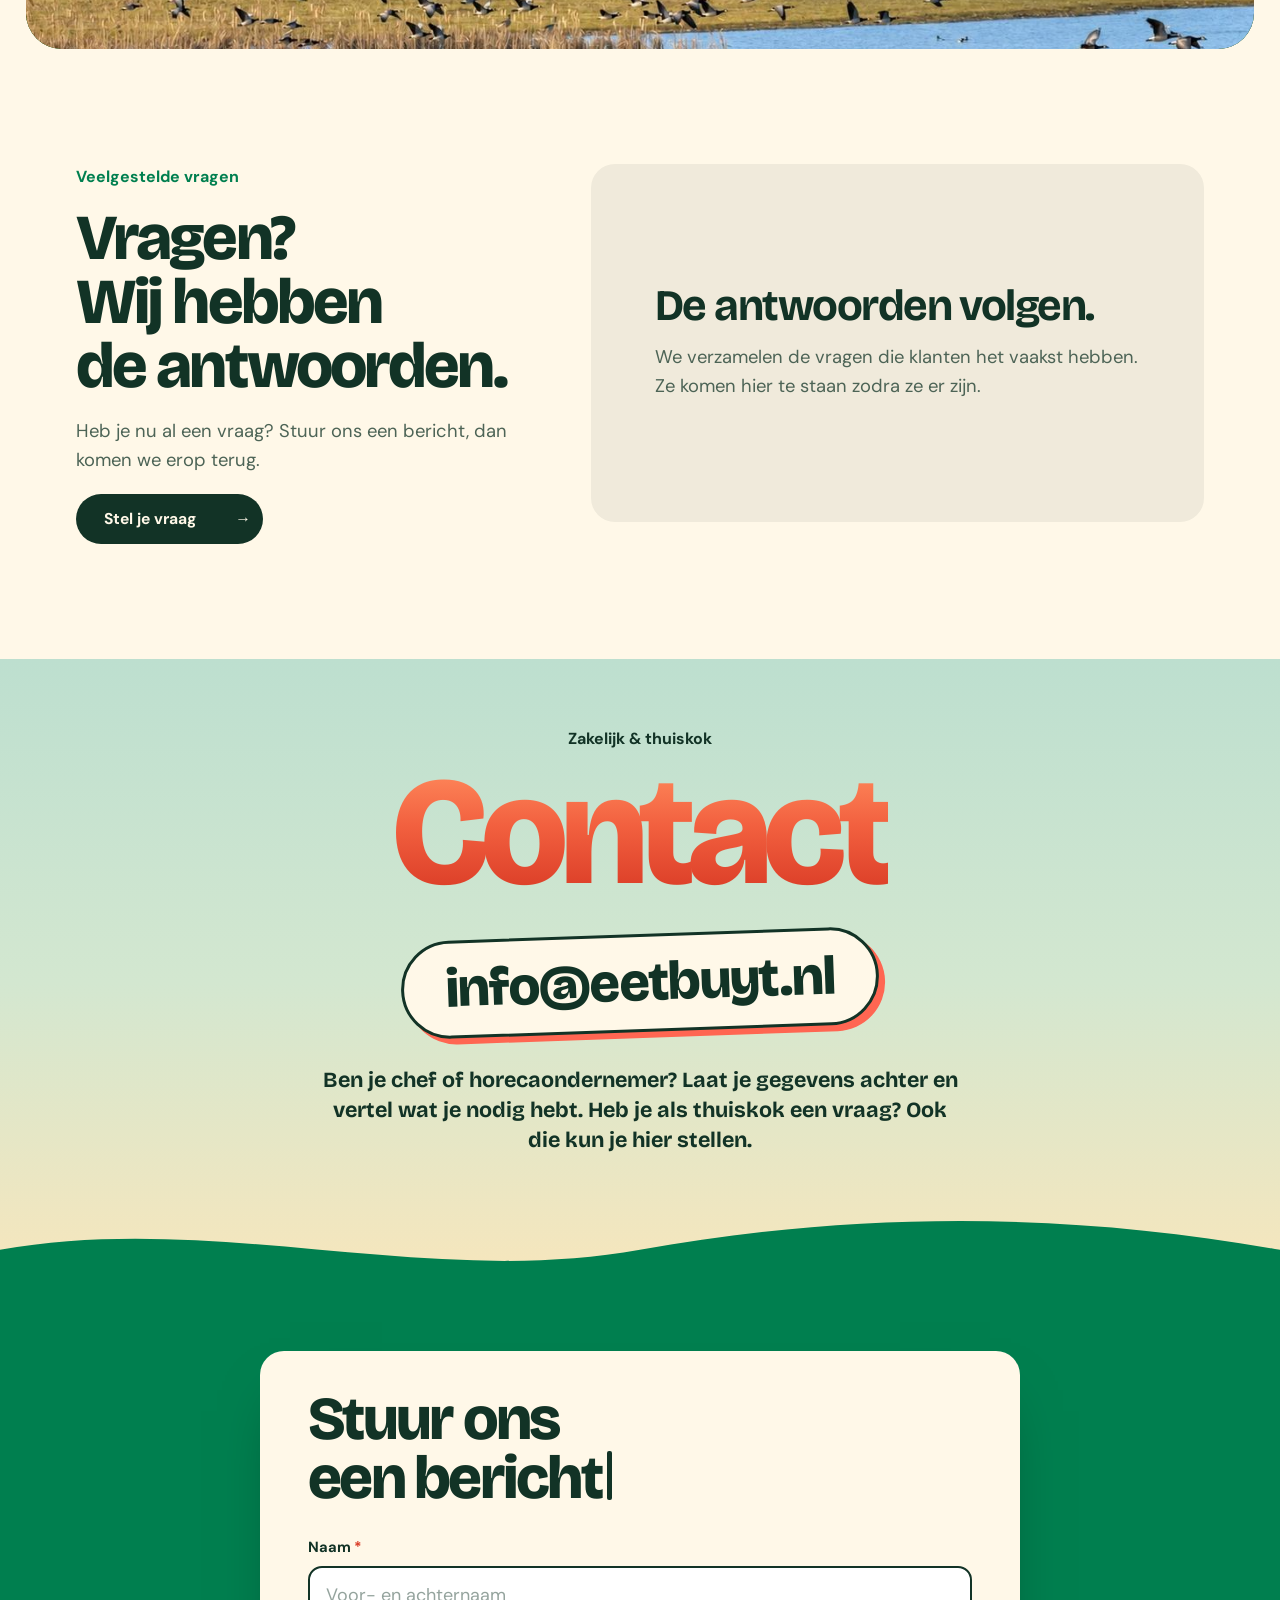
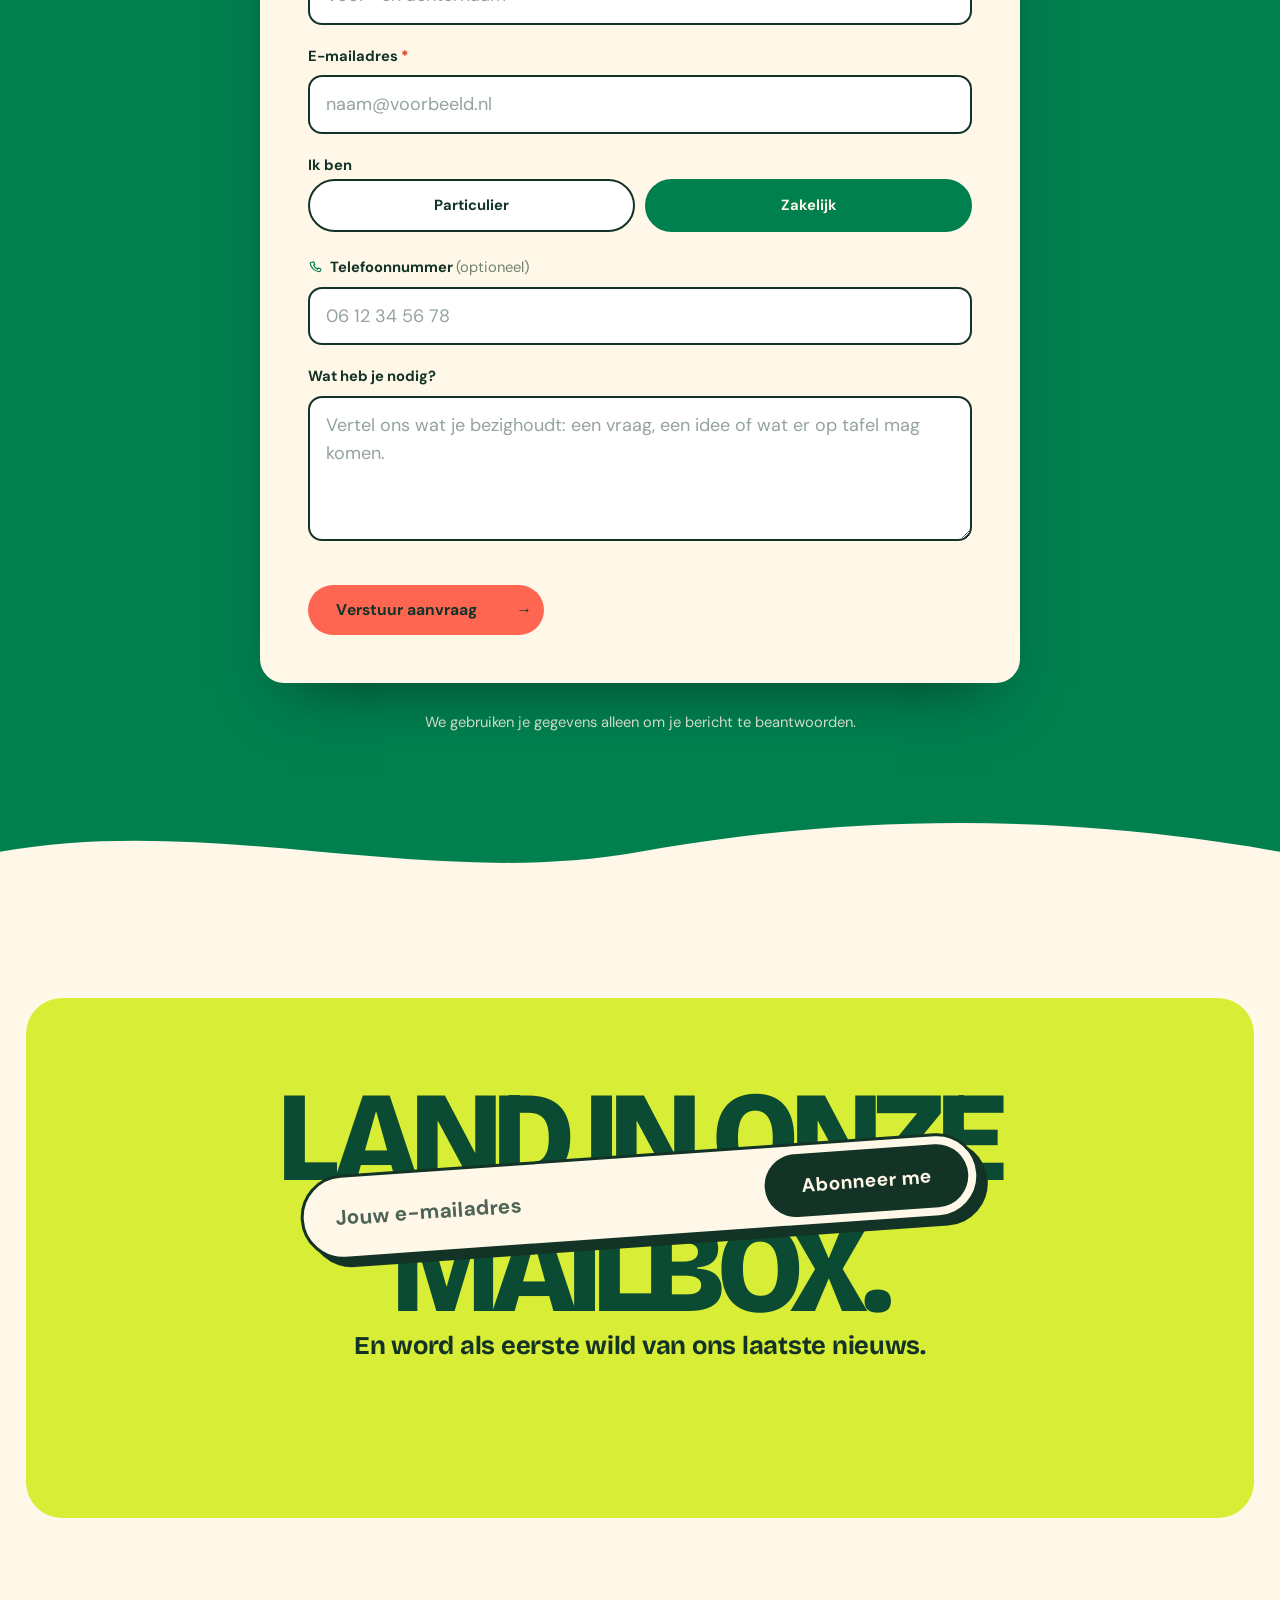
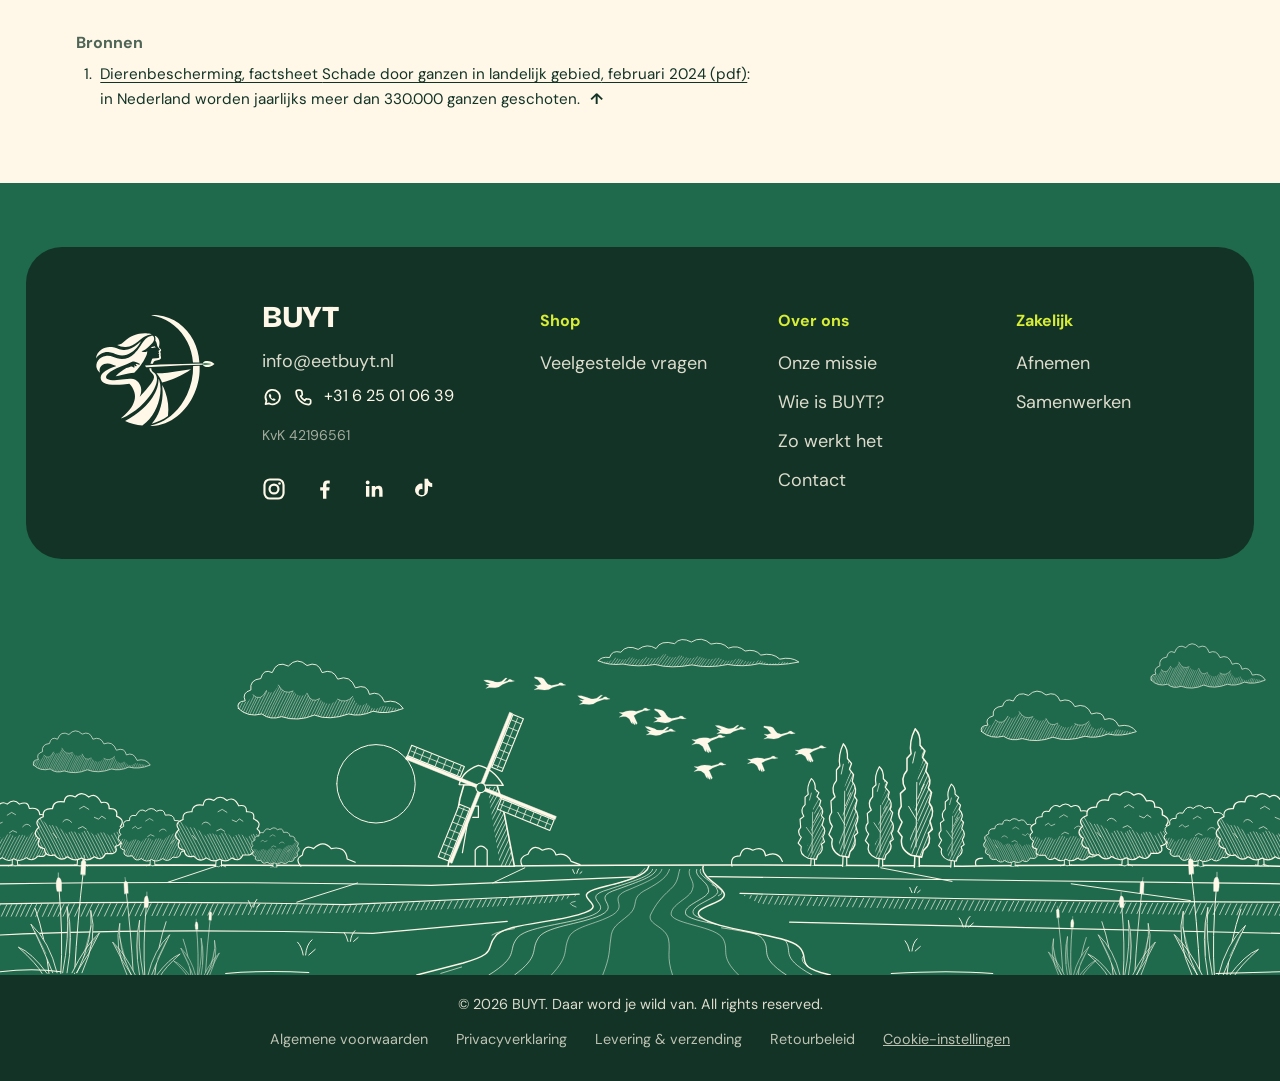
==== commit 2e18c0ac: "Hero-video start pas als de groene golf het scherm bedekt, zodat de golf hem als een gordijn onthult" ====
--- a/public/index.html
+++ b/public/index.html
@@ -66,7 +66,7 @@
   <link rel="preload" href="assets/fonts/bricolage-grotesque-latin.woff2" as="font" type="font/woff2" crossorigin>
   <link rel="preload" href="assets/fonts/dm-sans-latin.woff2" as="font" type="font/woff2" crossorigin>
   <link rel="preload" href="assets/hero-video-poster.webp" as="image" type="image/webp" fetchpriority="high">
-  <link rel="stylesheet" href="css/style.css?v=20261112c">
+  <link rel="stylesheet" href="css/style.css?v=20261116a">
   <script>
     (function () {
       var d = document.documentElement;
@@ -89,7 +89,7 @@
   <script src="js/cart.js" defer></script>
   <script src="js/brand.js?v=2" defer></script>
   <script src="js/fade.js" defer></script>
-  <script src="js/main.js?v=20261110a" defer></script>
+  <script src="js/main.js?v=20261116b" defer></script>
   <script src="https://challenges.cloudflare.com/turnstile/v0/api.js" async defer></script>
   <script src="js/header-hide.js" defer></script>
   <script src="js/waarom.js?v=6" defer></script>
--- a/public/css/style.css
+++ b/public/css/style.css
@@ -210,7 +210,10 @@
 .hero { position: relative; margin-inline: var(--inset); border-radius: var(--panel-radius); background: var(--green); color: var(--cream); min-height: clamp(600px, 84vh, 820px); display: flex; align-items: flex-start; overflow: hidden; }
 .hero__art { position: absolute; inset: 0; }
 .hero__art img { width: 100%; height: 100%; object-fit: cover; }
-.hero__art .hero__video { position: absolute; inset: 0; width: 100%; height: 100%; object-fit: cover; }
+.hero__art .hero__video { position: absolute; inset: 0; width: 100%; height: 100%; object-fit: cover; transition: opacity .5s ease; }
+/* Tijdens de opstart-animatie blijft de video weg (de poster staat eronder). main.js zet hem aan zodra de golf
+   het scherm bedekt, zodat de golf hem bij het omhoog schuiven onthult. */
+.intro-on .hero__art .hero__video { opacity: 0; transition: none; }
 @media (prefers-reduced-motion: reduce) { .hero__art .hero__video { display: none; } }
 /* Twee varianten voor de hero-afbeelding: .hero--illustration (nu actief) en .hero--photo (zie de opmerking bij de hero in index.html) */
 .hero--illustration .hero__art img { object-position: 60% 100%; }
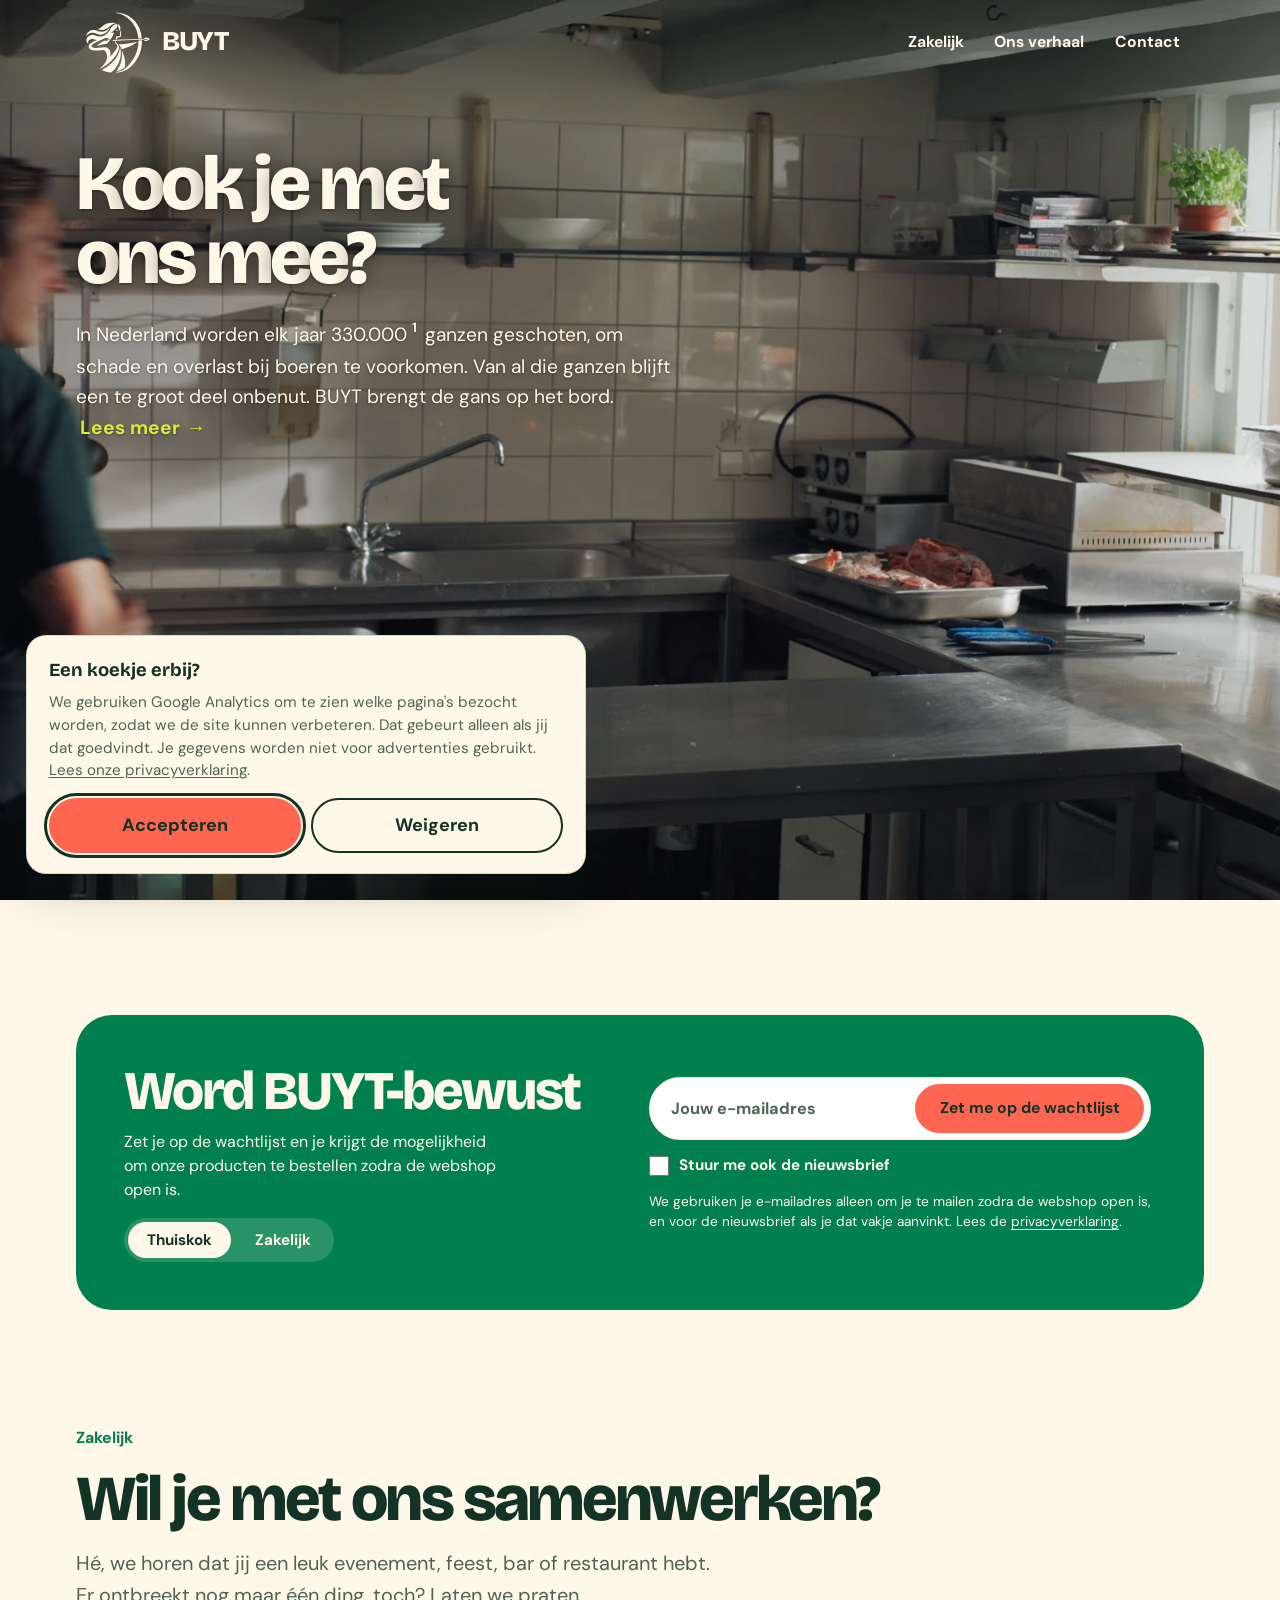
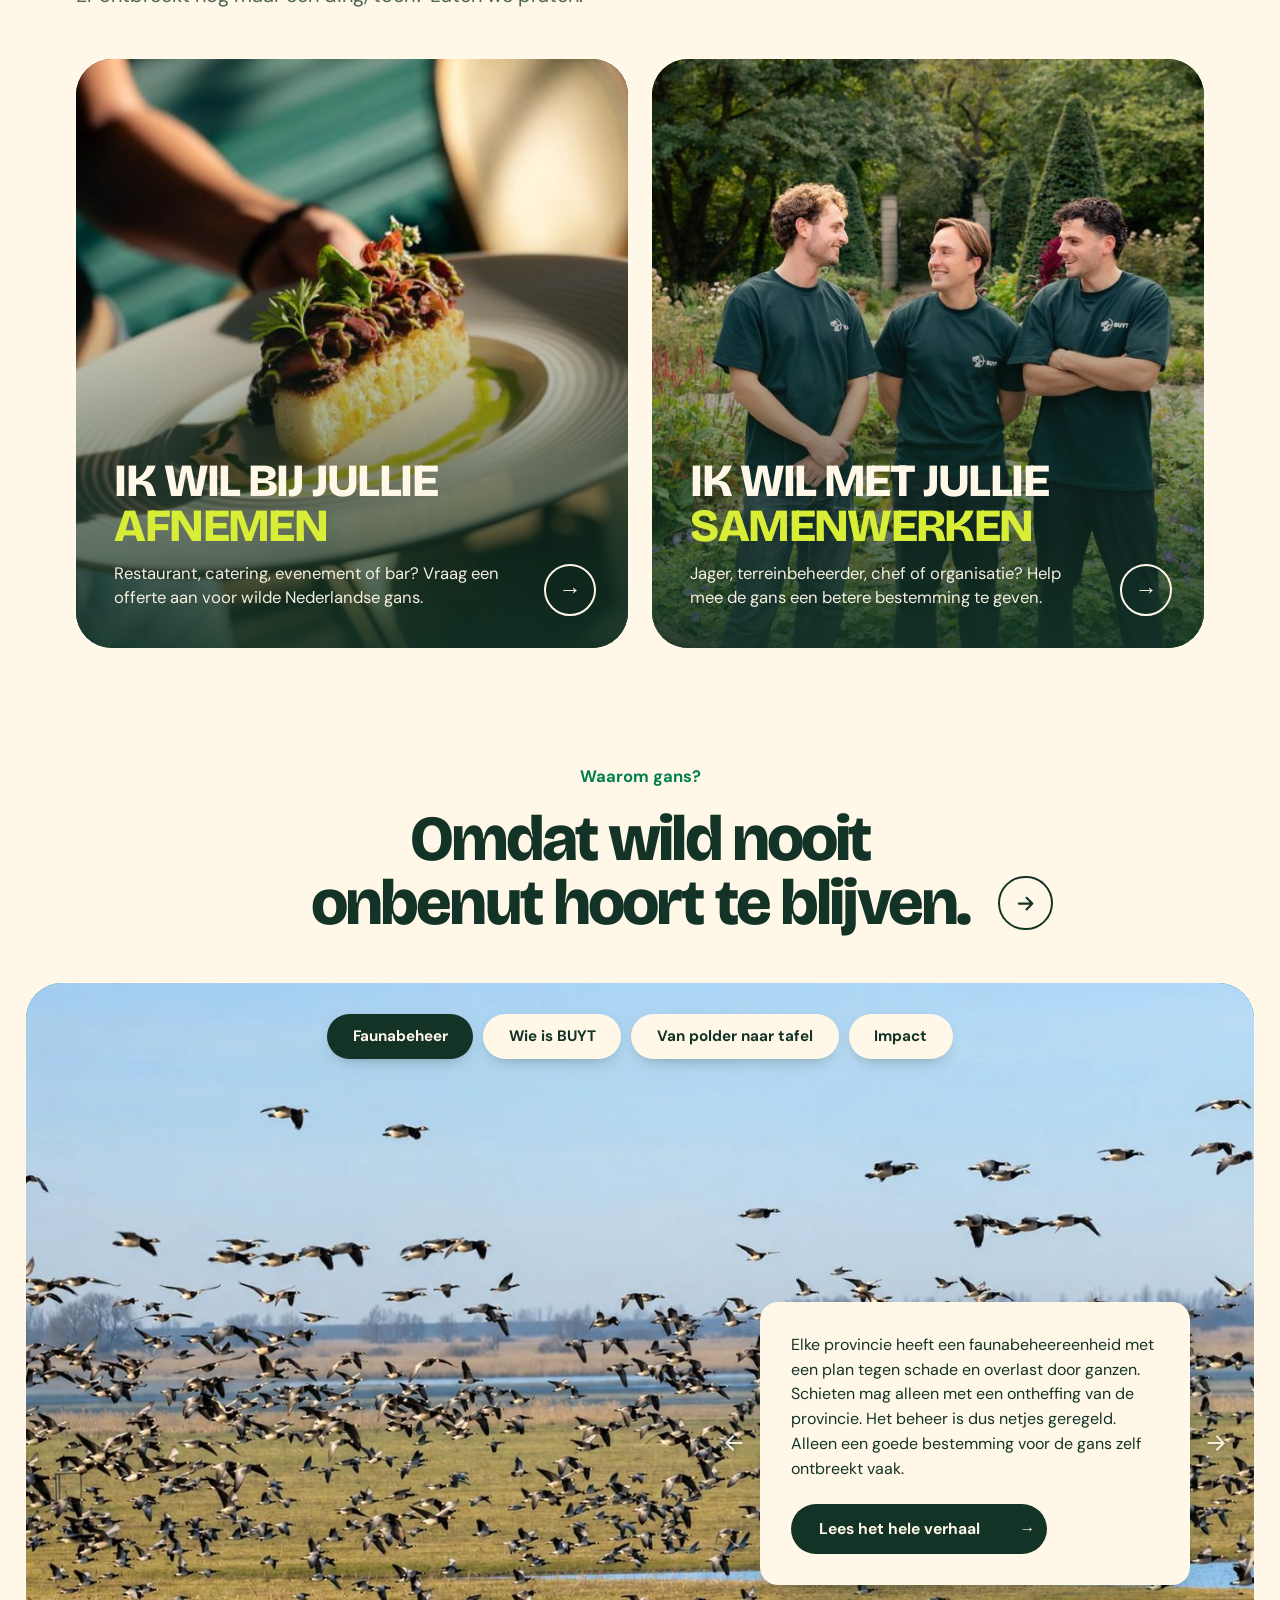
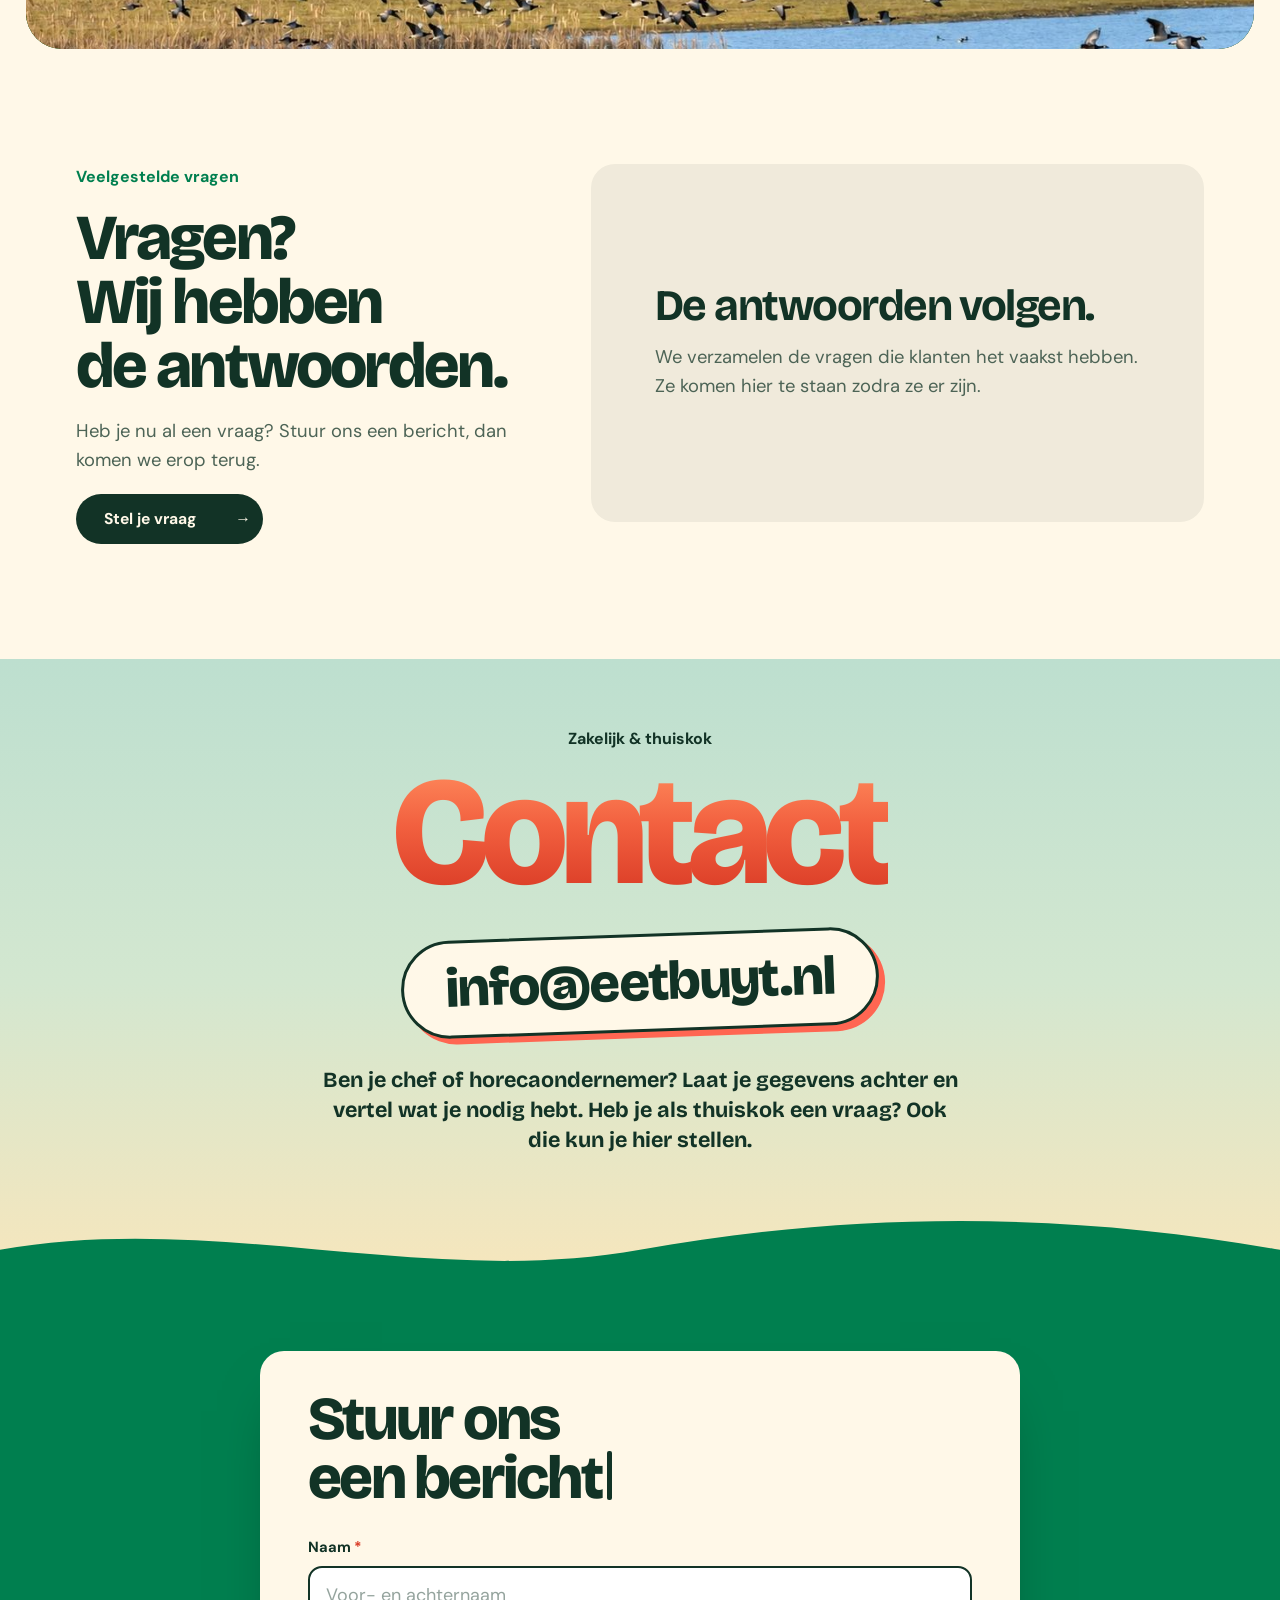
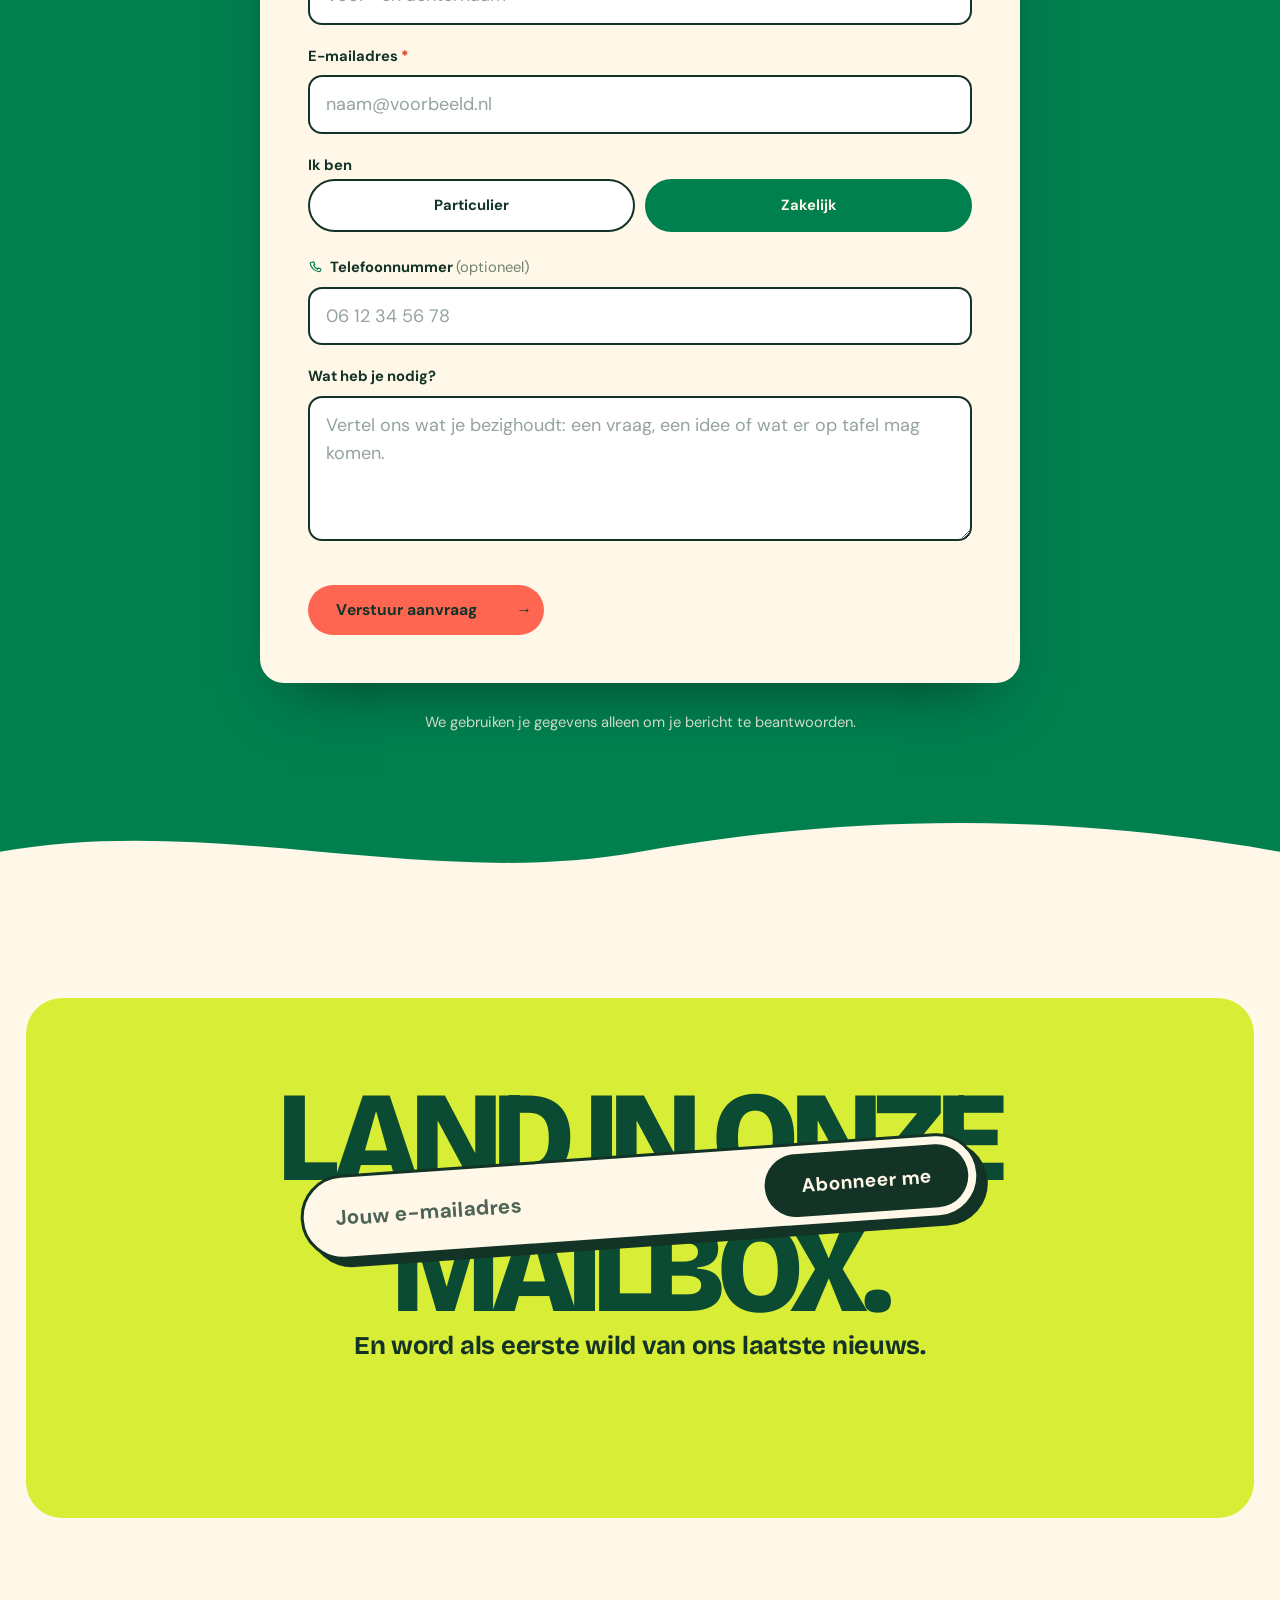
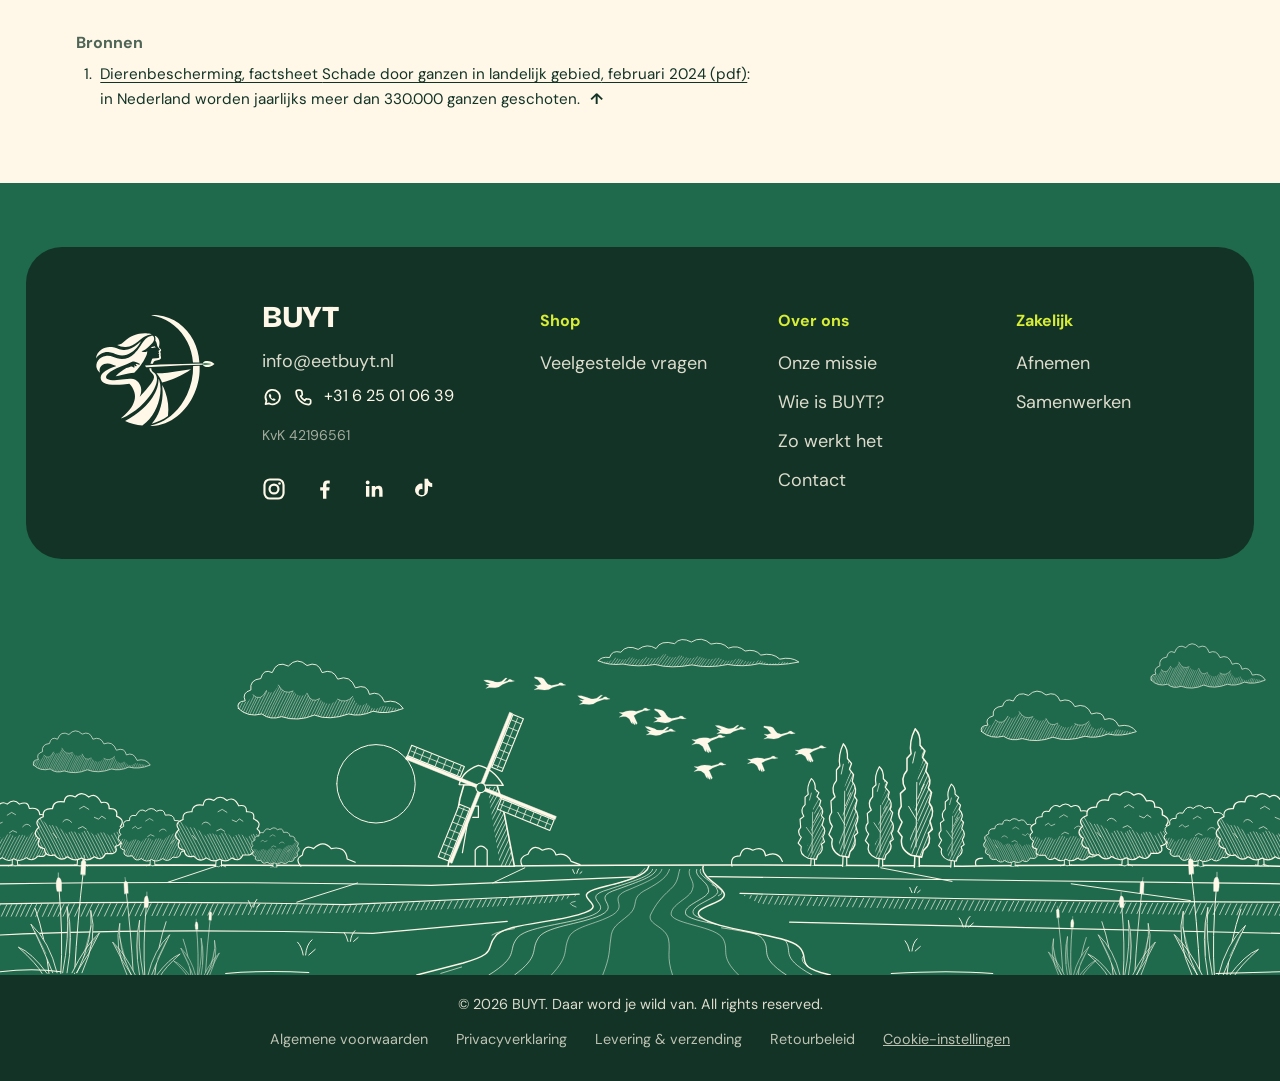
==== commit c1398fd5: "Impactteller verborgen tot er een impactvol cijfer is; nieuwe kop 'Elke gans verdient een plek op ta" ====
--- a/public/index.html
+++ b/public/index.html
@@ -66,7 +66,7 @@
   <link rel="preload" href="assets/fonts/bricolage-grotesque-latin.woff2" as="font" type="font/woff2" crossorigin>
   <link rel="preload" href="assets/fonts/dm-sans-latin.woff2" as="font" type="font/woff2" crossorigin>
   <link rel="preload" href="assets/hero-video-poster.webp" as="image" type="image/webp" fetchpriority="high">
-  <link rel="stylesheet" href="css/style.css?v=20261116a">
+  <link rel="stylesheet" href="css/style.css?v=20261116b">
   <script>
     (function () {
       var d = document.documentElement;
@@ -733,9 +733,11 @@
     <section class="section section--forest section--impact off-landing" id="impact" aria-labelledby="impact-title">
       <div class="wrap">
         <p class="kicker kicker--light reveal">Impact</p>
-        <h2 id="impact-title" data-split>Ganzen met een betere bestemming, <em>tot nu toe</em></h2>
+        <h2 id="impact-title" data-split>Elke gans verdient <em>een plek op tafel</em></h2>
         <div class="stats">
-          <div class="stat reveal">
+          <!-- Teller "ganzen met een betere bestemming": verborgen (16 nov 2026) tot er een impactvol cijfer is.
+               Later automatisch vullen vanuit de verkopen aan horeca; dan data-count bijwerken en "hidden" weghalen. -->
+          <div class="stat stat--impact-count reveal" hidden>
             <svg class="stat__icon" viewBox="0 0 60 60" aria-hidden="true"><use href="#plate"/></svg>
             <p class="stat__num stat__num--accent"><span data-count="0">0</span></p>
             <p class="stat__label">ganzen die we al een betere bestemming gaven</p>
--- a/public/css/style.css
+++ b/public/css/style.css
@@ -431,6 +431,10 @@
 .stats { container-type: inline-size; display: grid; grid-template-columns: repeat(3, minmax(0, 1fr)); margin-top: clamp(40px, 6vw, 72px); border-top: 1px solid var(--hair-light); }
 .stat { padding: 32px 32px 0 0; }
 .stat + .stat { border-left: 1px solid var(--hair-light); padding-left: 32px; }
+/* Verborgen teller (hidden in de HTML): de overige twee cijfers vullen dan de breedte, zonder lijn ervoor. */
+.stat[hidden] { display: none; }
+@media (min-width: 901px) { .stats:has(> .stat[hidden]) { grid-template-columns: repeat(2, minmax(0, 1fr)); } }
+.stat[hidden] + .stat { border-left: 0; padding-left: 0; border-top: 0; }
 .stat__icon { height: 52px; width: auto; color: var(--lime); margin-bottom: 1.2rem; }
 /* Lettergrootte volgt de breedte van het blok, zodat "330.000" altijd in zijn kolom past */
 .stat__num { white-space: nowrap; font: 800 clamp(2.4rem, 6.2cqw, 4.6rem)/.95 var(--font-display); letter-spacing: -.05em; color: var(--cream); margin: 0 0 1rem; font-variant-numeric: tabular-nums; }
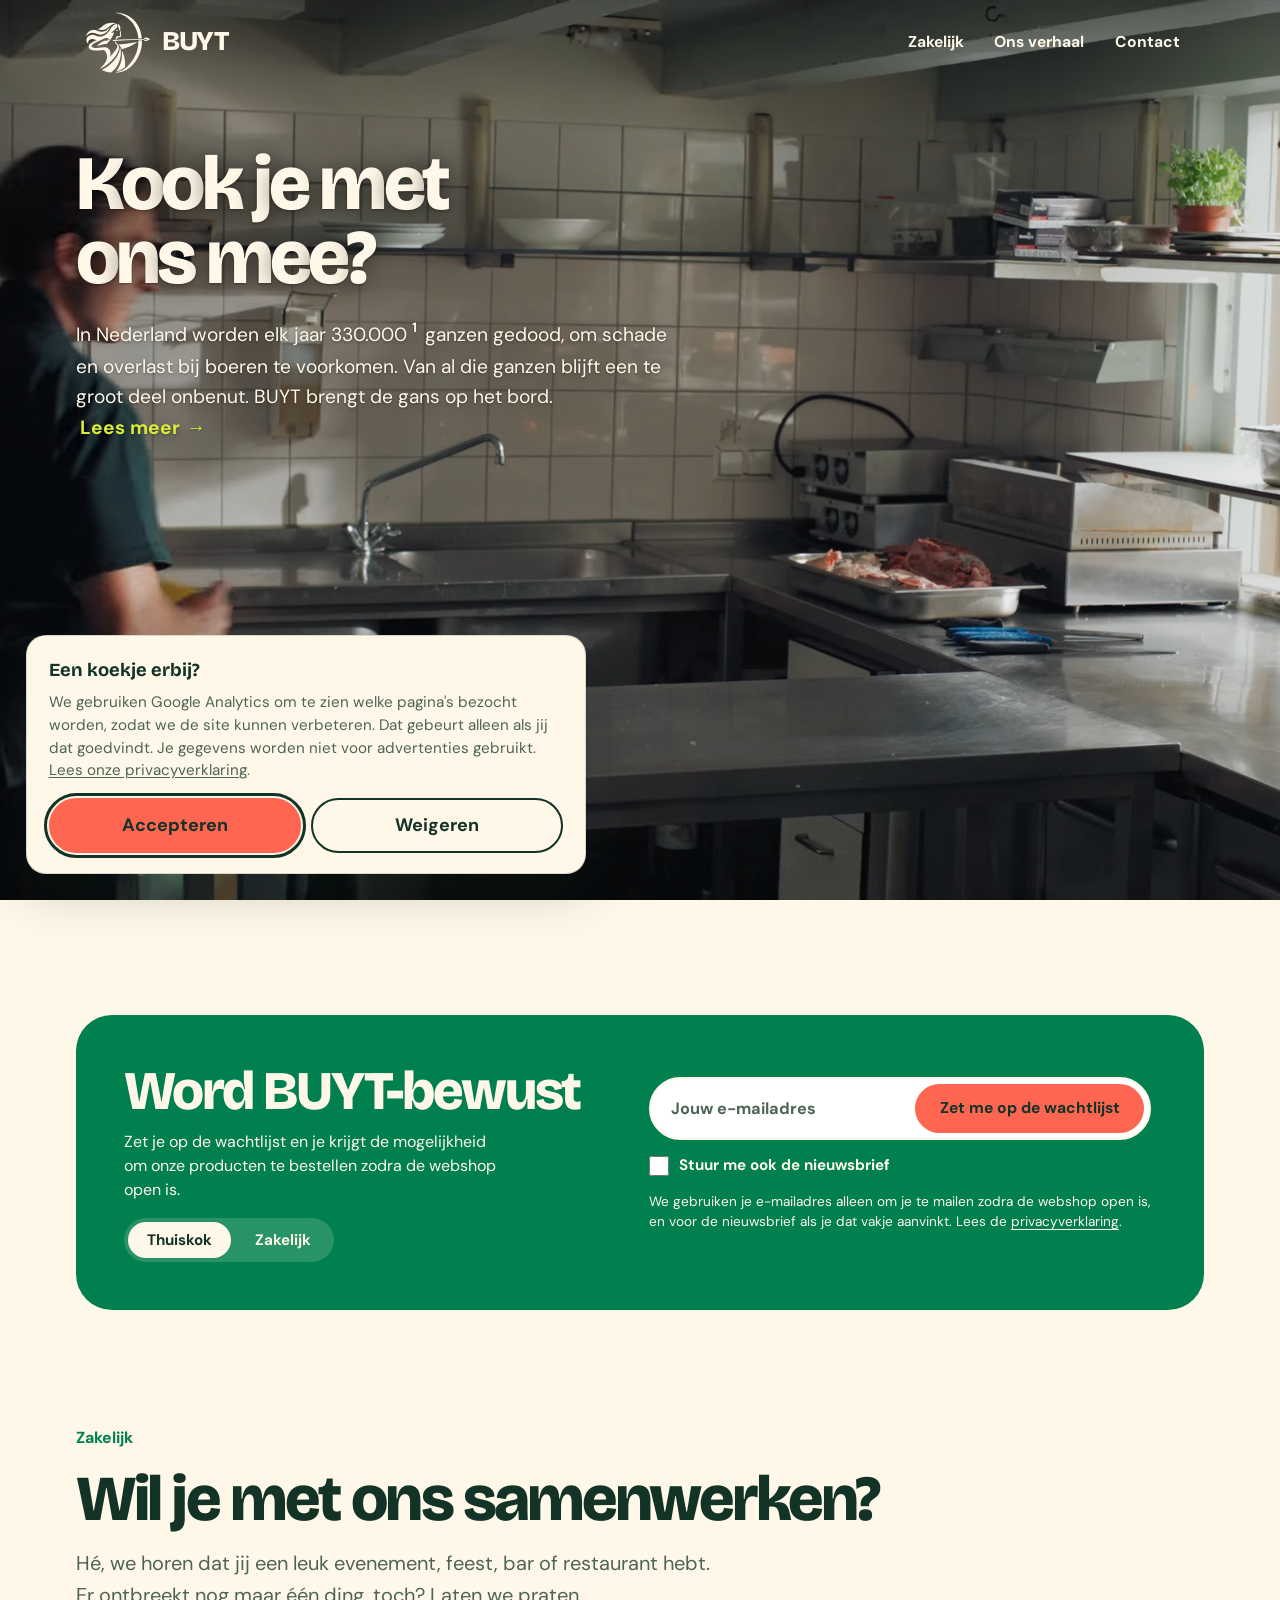
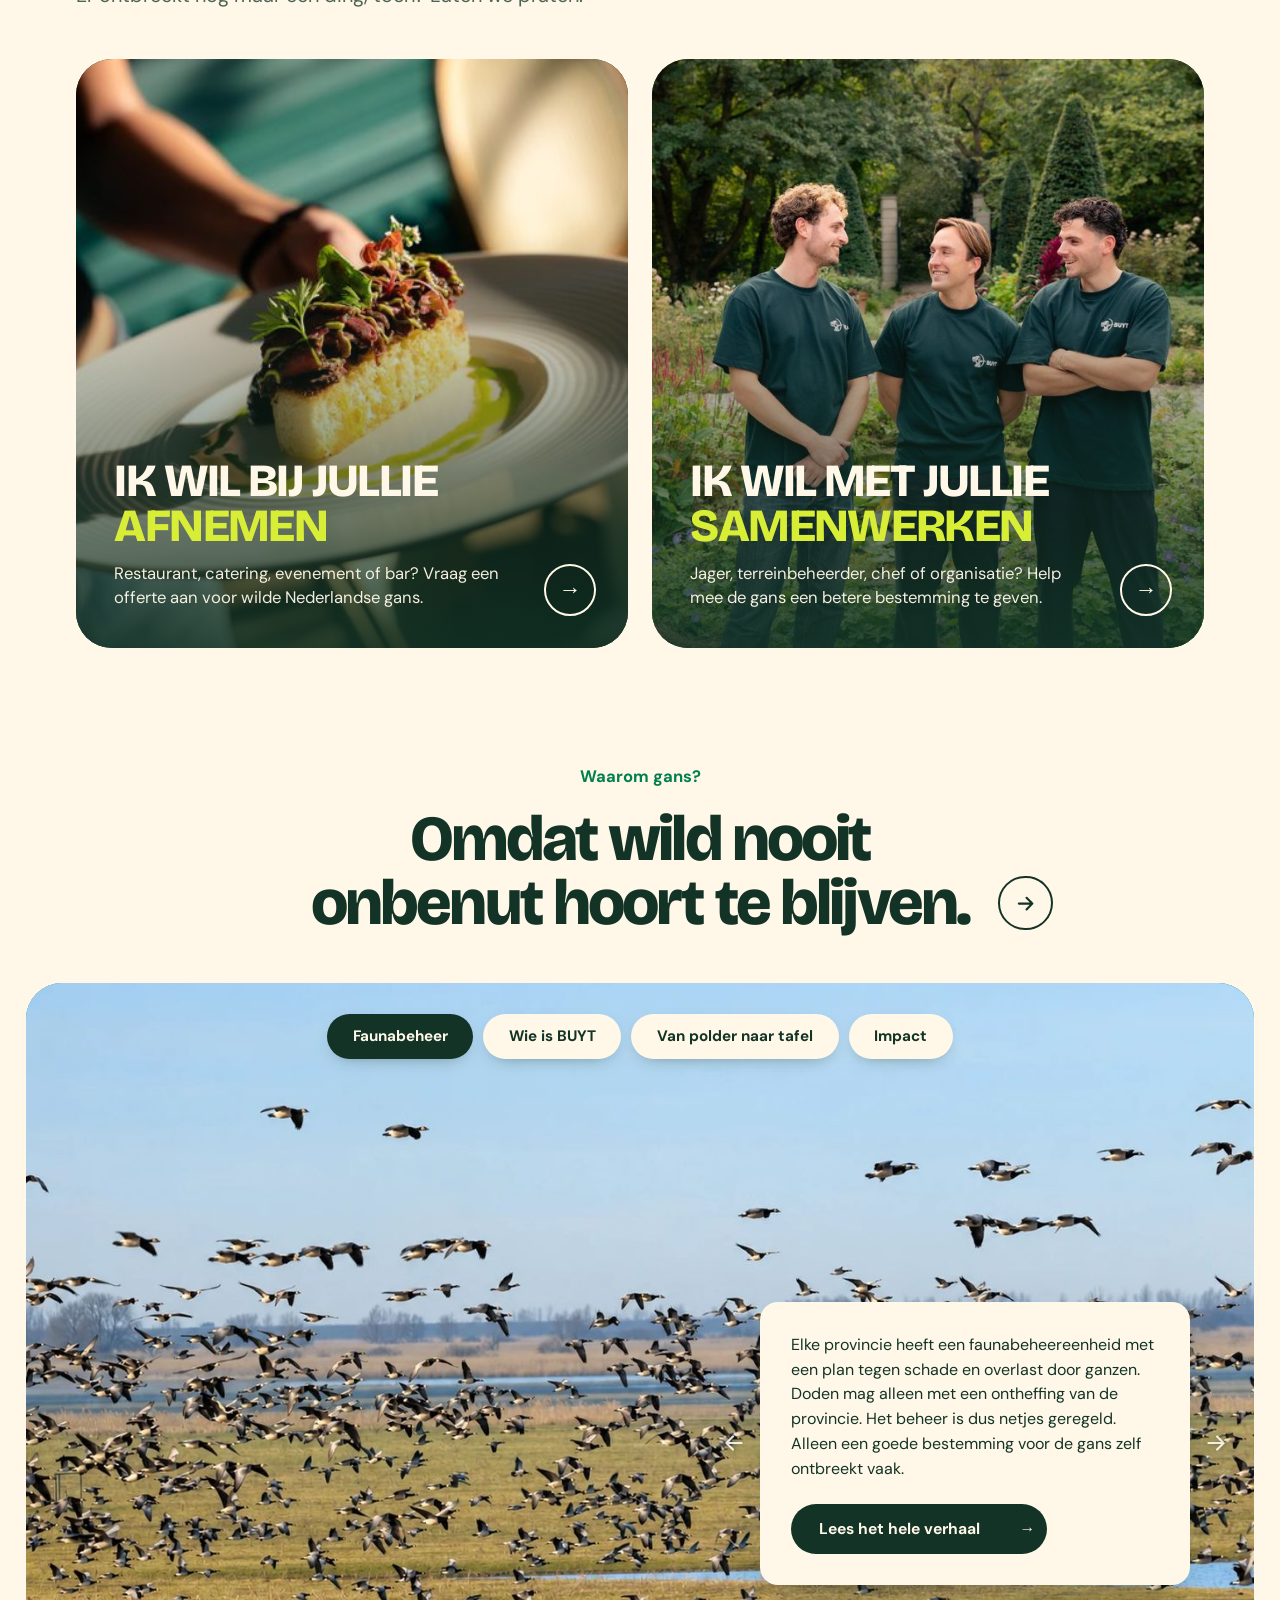
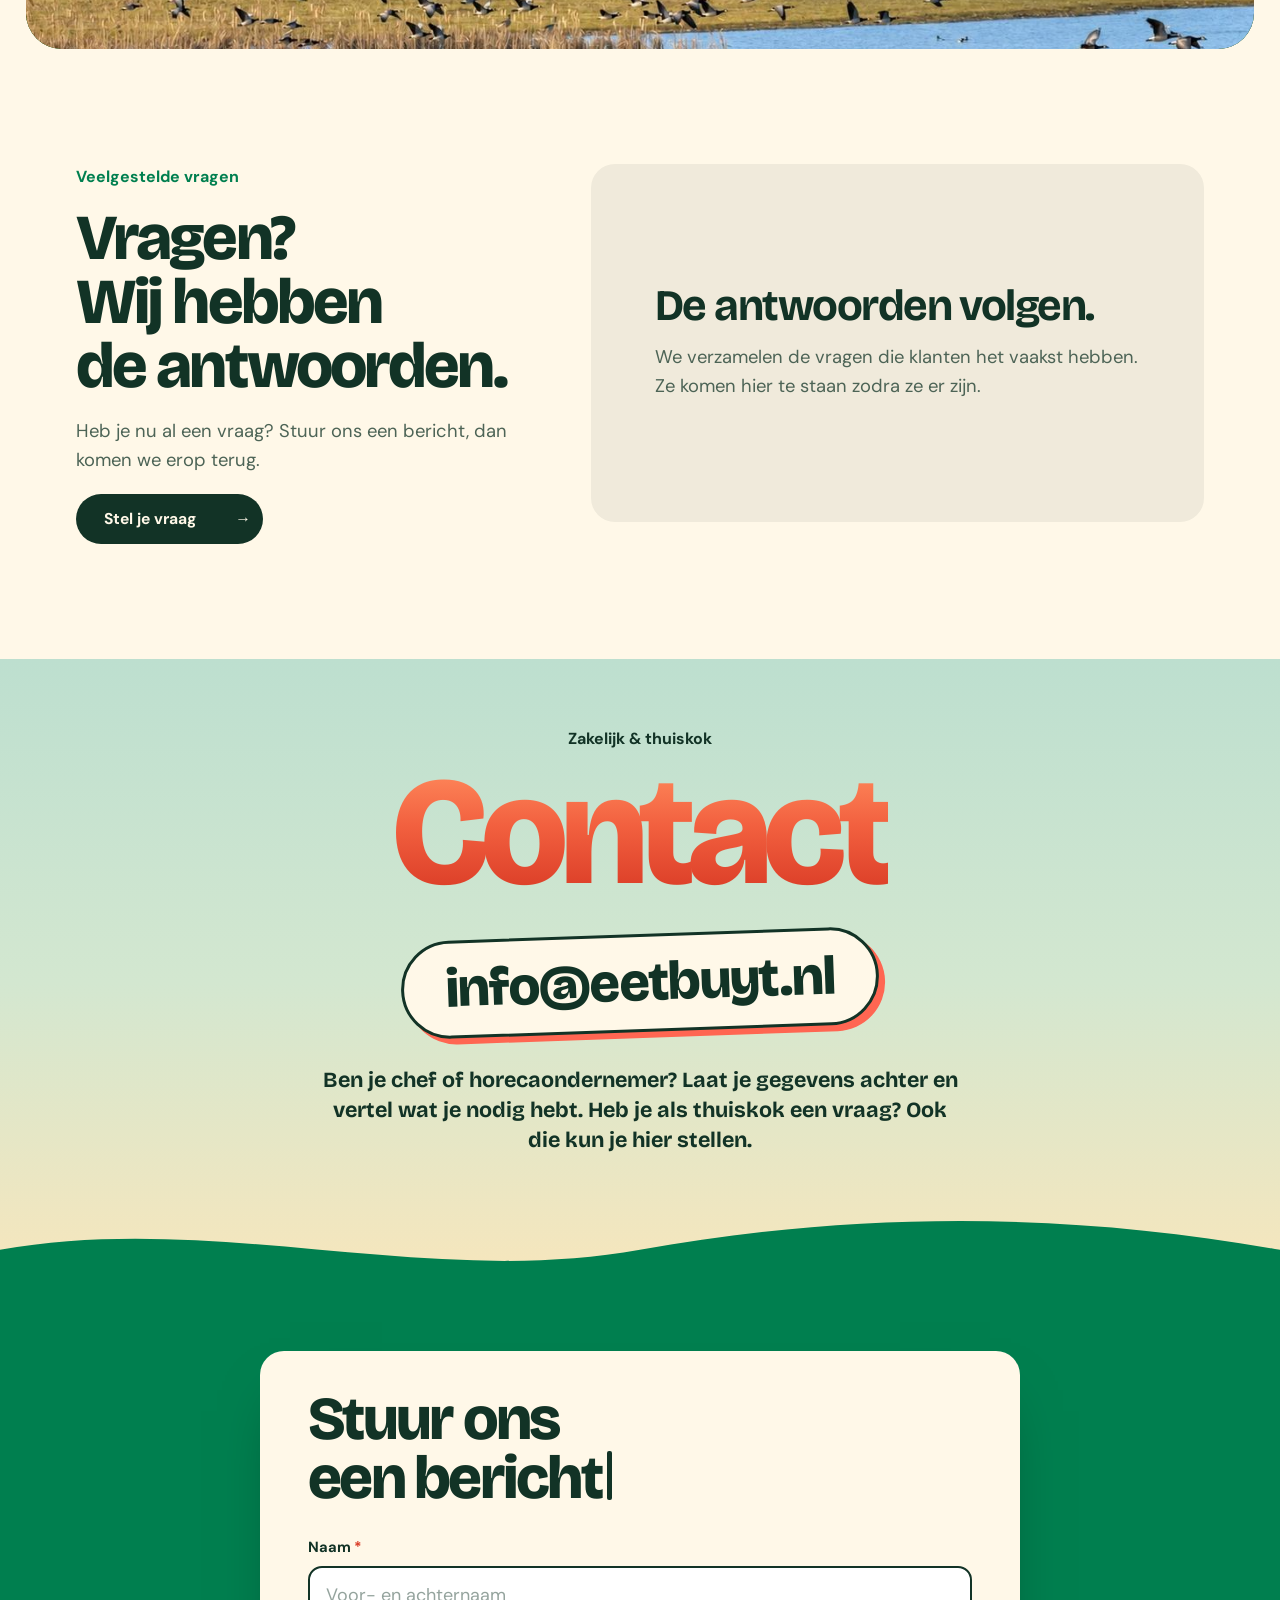
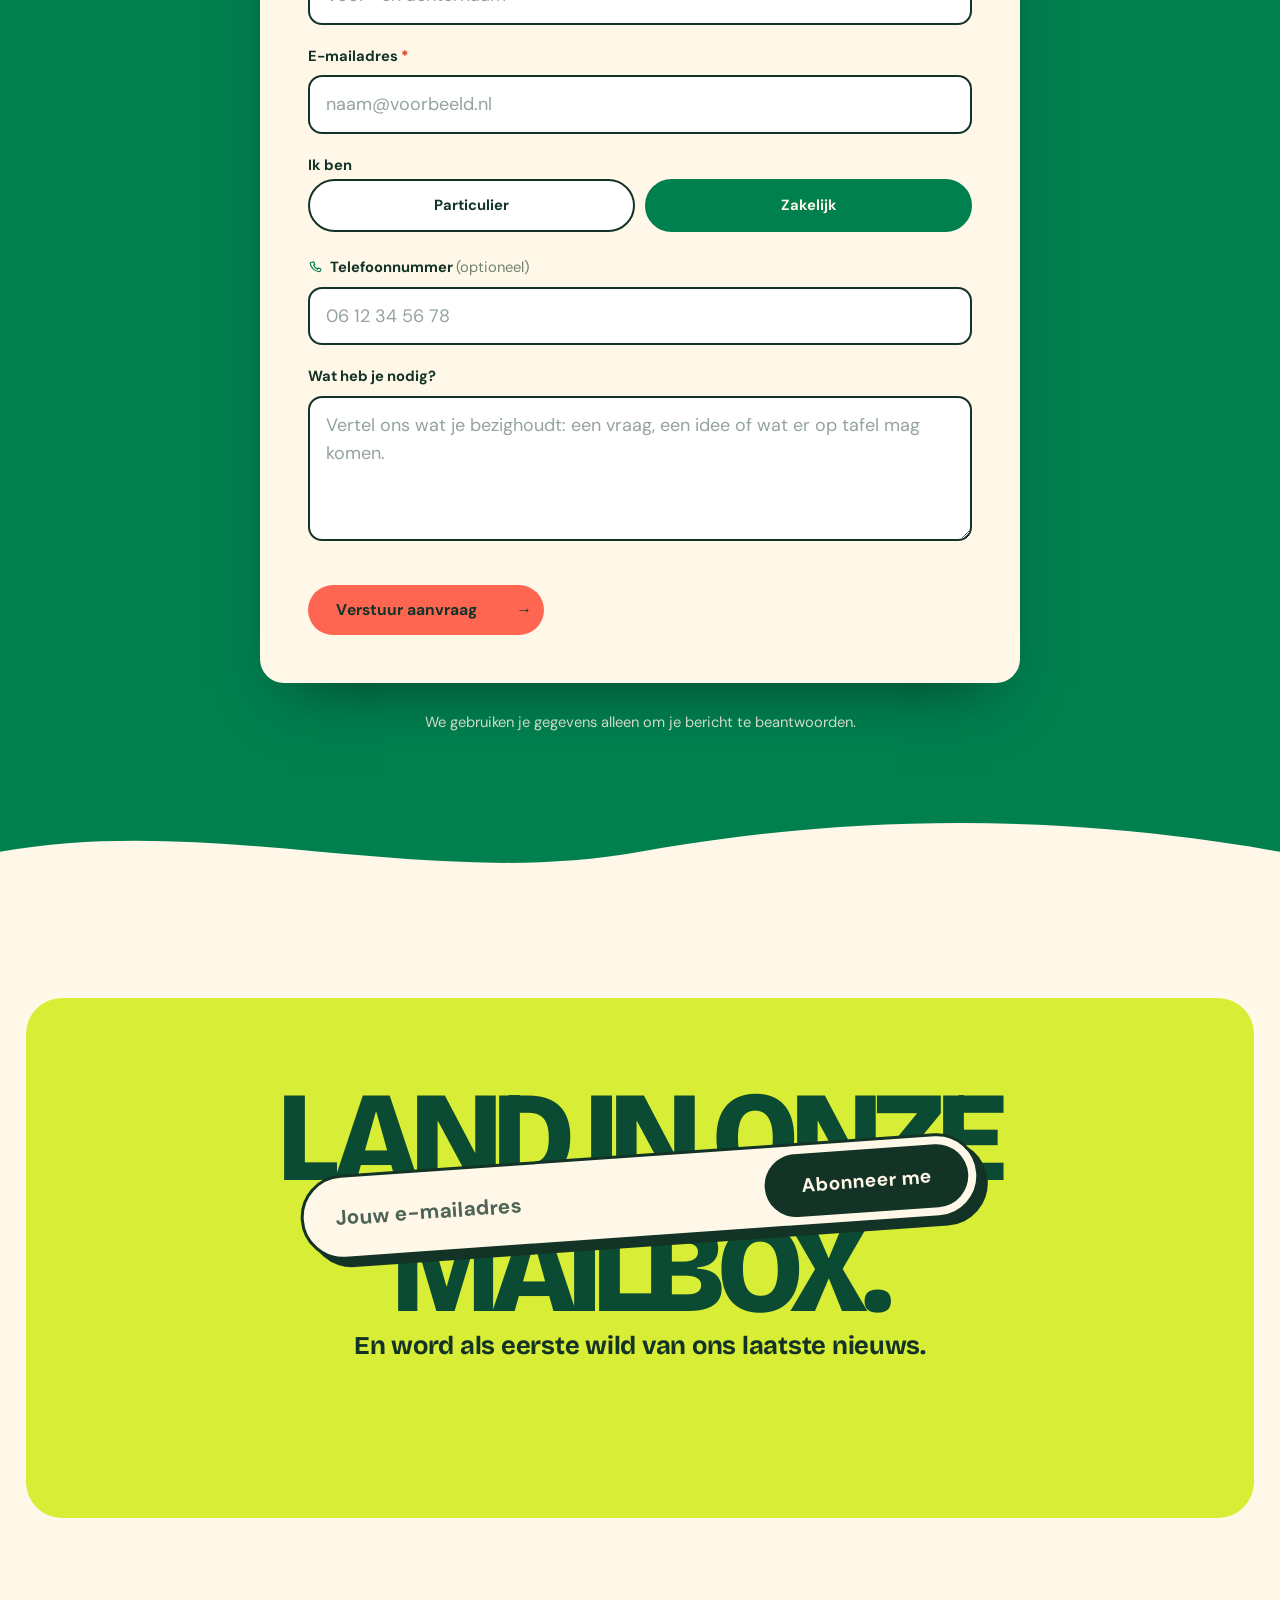
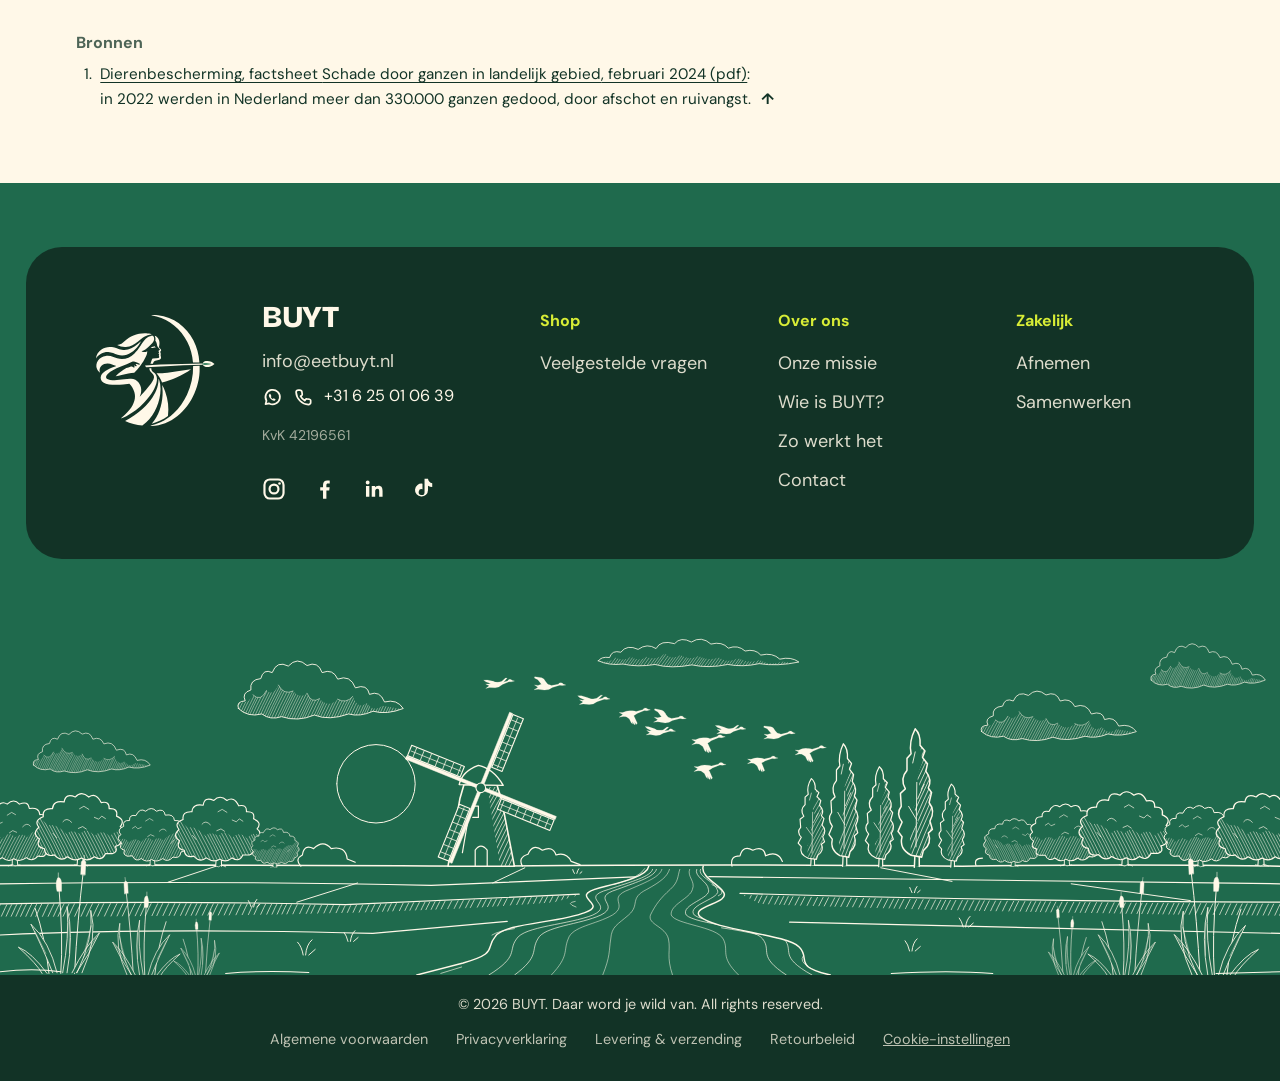
==== commit 07709c70: "Bitterbal van wilde gans voor horeca in tabblad 'Van polder naar tafel'; overal 'gedood' in plaats v" ====
--- a/public/index.html
+++ b/public/index.html
@@ -4,7 +4,7 @@
   <meta charset="UTF-8">
   <meta name="viewport" content="width=device-width, initial-scale=1.0">
   <title>BUYT | Wilde gans uit de polder. Daar word je wild van!</title>
-  <meta name="description" content="In Nederland worden jaarlijks circa 330.000 ganzen geschoten en blijft een te groot deel onbenut. BUYT brengt de gans terug op het bord.">
+  <meta name="description" content="In Nederland worden jaarlijks circa 330.000 ganzen gedood en blijft een te groot deel onbenut. BUYT brengt de gans terug op het bord.">
   <link rel="canonical" href="https://eetbuyt.nl/">
   <meta name="theme-color" content="#007F4F">
   <meta property="og:site_name" content="BUYT">
@@ -169,7 +169,7 @@
       <div class="wrap hero__inner">
         <div class="hero__copy">
           <h1 id="hero-title" data-split>Kook je met <em>ons mee?</em></h1>
-          <p class="lead" data-in style="--d:1">In Nederland worden elk jaar 330.000<sup class="fn" id="bron-1-ref"><a href="#bron-1" aria-label="Bron 1, onderaan de pagina">1</a></sup> ganzen geschoten, om schade en overlast bij boeren te voorkomen. Van al die ganzen blijft een te groot deel onbenut. BUYT brengt de gans op het bord. <a class="lead__more" href="verhaal.html">Lees meer<span class="lead__arrow" aria-hidden="true">&rarr;</span></a></p>
+          <p class="lead" data-in style="--d:1">In Nederland worden elk jaar 330.000<sup class="fn" id="bron-1-ref"><a href="#bron-1" aria-label="Bron 1, onderaan de pagina">1</a></sup> ganzen gedood, om schade en overlast bij boeren te voorkomen. Van al die ganzen blijft een te groot deel onbenut. BUYT brengt de gans op het bord. <a class="lead__more" href="verhaal.html">Lees meer<span class="lead__arrow" aria-hidden="true">&rarr;</span></a></p>
           <!-- Wachtlijst (winkel dicht): zodra SALES_OPEN op "true" staat, verdwijnt dit formulier en komen de bestelknoppen terug (class only-closed / only-open, zie shop-gate.js). -->
           <div class="hero__actions only-open" data-in style="--d:2">
             <a class="btn btn--primary" href="#producten"><span class="btn__label">Bestel nu</span><span class="btn__arrow" aria-hidden="true"><span class="gate-arrow">&rarr;</span><svg class="gate-lock" viewBox="0 0 24 24" aria-hidden="true"><rect x="5" y="10.5" width="14" height="10" rx="2.5" fill="none" stroke="currentColor" stroke-width="2.2"/><path d="M8.5 10.5V8a3.5 3.5 0 0 1 7 0v2.5" fill="none" stroke="currentColor" stroke-width="2.2" stroke-linecap="round"/></svg></span></a>
@@ -486,7 +486,7 @@
         <div class="wg__card" role="tabpanel" id="wg-panel-faunabeheer" aria-labelledby="wg-tab-faunabeheer">
           <button class="wg__step wg__step--prev" type="button" data-wg-step="-1" aria-label="Vorige"><svg viewBox="0 0 24 24" aria-hidden="true" focusable="false"><path d="M19 12H5M11 6l-6 6 6 6" fill="none" stroke="currentColor" stroke-width="2" stroke-linecap="round" stroke-linejoin="round"/></svg></button>
           <button class="wg__step wg__step--next" type="button" data-wg-step="1" aria-label="Volgende"><svg viewBox="0 0 24 24" aria-hidden="true" focusable="false"><path d="M5 12h14M13 6l6 6-6 6" fill="none" stroke="currentColor" stroke-width="2" stroke-linecap="round" stroke-linejoin="round"/></svg></button>
-          <p>Elke provincie heeft een faunabeheereenheid met een plan tegen schade en overlast door ganzen. Schieten mag alleen met een ontheffing van de provincie. Het beheer is dus netjes geregeld. Alleen een goede bestemming voor de gans zelf ontbreekt vaak.</p>
+          <p>Elke provincie heeft een faunabeheereenheid met een plan tegen schade en overlast door ganzen. Doden mag alleen met een ontheffing van de provincie. Het beheer is dus netjes geregeld. Alleen een goede bestemming voor de gans zelf ontbreekt vaak.</p>
           <a class="btn btn--dark wg__more" href="verhaal.html#waarom"><span class="btn__label">Lees het hele verhaal</span><span class="btn__arrow" aria-hidden="true">&rarr;</span></a>
         </div>
         <div class="wg__card" role="tabpanel" id="wg-panel-wie" aria-labelledby="wg-tab-wie" hidden>
@@ -498,13 +498,13 @@
         <div class="wg__card" role="tabpanel" id="wg-panel-polder" aria-labelledby="wg-tab-polder" hidden>
           <button class="wg__step wg__step--prev" type="button" data-wg-step="-1" aria-label="Vorige"><svg viewBox="0 0 24 24" aria-hidden="true" focusable="false"><path d="M19 12H5M11 6l-6 6 6 6" fill="none" stroke="currentColor" stroke-width="2" stroke-linecap="round" stroke-linejoin="round"/></svg></button>
           <button class="wg__step wg__step--next" type="button" data-wg-step="1" aria-label="Volgende"><svg viewBox="0 0 24 24" aria-hidden="true" focusable="false"><path d="M5 12h14M13 6l6 6-6 6" fill="none" stroke="currentColor" stroke-width="2" stroke-linecap="round" stroke-linejoin="round"/></svg></button>
-          <p>Het begint in de Nederlandse polder, bij onze jager. Het eindigt bij jou thuis of in de keuken van een restaurant, als gerookte ganzenborst, shoarma of biefstuk. Zo komt wild uit eigen land terug waar het hoort: op tafel.</p>
+          <p>Het begint in de Nederlandse polder, bij onze jager. Daar maken we iets van wat iedereen kent en lekker vindt: de bitterbal, van wilde gans. Speciaal voor de horeca, zodat je gasten bij de borrel ontdekken hoe lekker wild uit eigen land is. Zo komt de gans terug waar hij hoort: op tafel.</p>
           <a class="btn btn--dark wg__more" href="verhaal.html#zo-werkt-het"><span class="btn__label">Lees het hele verhaal</span><span class="btn__arrow" aria-hidden="true">&rarr;</span></a>
         </div>
         <div class="wg__card" role="tabpanel" id="wg-panel-impact" aria-labelledby="wg-tab-impact" hidden>
           <button class="wg__step wg__step--prev" type="button" data-wg-step="-1" aria-label="Vorige"><svg viewBox="0 0 24 24" aria-hidden="true" focusable="false"><path d="M19 12H5M11 6l-6 6 6 6" fill="none" stroke="currentColor" stroke-width="2" stroke-linecap="round" stroke-linejoin="round"/></svg></button>
           <button class="wg__step wg__step--next" type="button" data-wg-step="1" aria-label="Volgende"><svg viewBox="0 0 24 24" aria-hidden="true" focusable="false"><path d="M5 12h14M13 6l6 6-6 6" fill="none" stroke="currentColor" stroke-width="2" stroke-linecap="round" stroke-linejoin="round"/></svg></button>
-          <p>Elk jaar worden zo&rsquo;n 330.000<sup class="fn" id="bron-1-ref-2"><a href="#bron-1" aria-label="Bron 1, onderaan de pagina">1</a></sup> ganzen geschoten en een te groot deel daarvan blijft onbenut. Elke gans die bij ons op een bord belandt, haalt er &eacute;&eacute;n weg uit dat cijfer.</p>
+          <p>Elk jaar worden zo&rsquo;n 330.000<sup class="fn" id="bron-1-ref-2"><a href="#bron-1" aria-label="Bron 1, onderaan de pagina">1</a></sup> ganzen gedood en een te groot deel daarvan blijft onbenut. Elke gans die bij ons op een bord belandt, haalt er &eacute;&eacute;n weg uit dat cijfer.</p>
           <a class="btn btn--dark wg__more" href="verhaal.html#impact"><span class="btn__label">Lees het hele verhaal</span><span class="btn__arrow" aria-hidden="true">&rarr;</span></a>
         </div>
       </div>
@@ -525,13 +525,13 @@
 
     <section class="section why off-landing" id="waarom" aria-labelledby="why-title">
       <div class="wrap">
-        <p class="kicker reveal">Waarom de gans wordt geschoten</p>
+        <p class="kicker reveal">Waarom de gans wordt gedood</p>
         <h2 id="why-title" class="why__title reveal"><em>Faunabeheereenheden</em> in Nederland</h2>
-        <p class="why__lead reveal">In elke provincie maakt een faunabeheereenheid een plan om schade en overlast van ganzen te beperken. Daarom worden ze geschoten:</p>
+        <p class="why__lead reveal">In elke provincie maakt een faunabeheereenheid een plan om schade en overlast van ganzen te beperken. Daarom worden ze gedood:</p>
         <ul class="why__list">
           <li class="why__item reveal"><span class="why__n" aria-hidden="true">1</span><strong>Schade</strong><span>Ganzen eten het gras en de gewassen van boeren kaal.</span></li>
           <li class="why__item reveal"><span class="why__n" aria-hidden="true">2</span><strong>Overlast</strong><span>Grote groepen ganzen zorgen voor overlast op het land.</span></li>
-          <li class="why__item reveal"><span class="why__n" aria-hidden="true">3</span><strong>Met toestemming</strong><span>Schieten mag alleen met een ontheffing van de provincie.</span></li>
+          <li class="why__item reveal"><span class="why__n" aria-hidden="true">3</span><strong>Met toestemming</strong><span>Doden mag alleen met een ontheffing van de provincie.</span></li>
         </ul>
         <p class="why__close reveal">Van al die ganzen blijft een te groot deel onbenut. BUYT zorgt dat het vlees op een bord komt.</p>
       </div>
@@ -545,7 +545,7 @@
         <h2 id="mission-title" class="sr-only">Ons doel</h2>
         <p class="mission__statement fill" data-fill>BUYT maakt de gans populair bij de consument. Van de Noord-Hollandse polder naar bord, voor thuiskoks en voor horeca.</p>
         <div class="mission__cols">
-          <p class="reveal">Wij zijn Timme, Skip en Hidde, de drie gezichten achter BUYT. BUYT is ontstaan toen we ontdekten dat er in Nederland jaarlijks veel wilde ganzen worden geschoten, terwijl slechts een klein deel uiteindelijk op ons bord belandt. Dat vonden wij zonde, zeker als je bedenkt dat wilde gans gewoon een lekker, lokaal en veelzijdig stuk vlees is, juist in een tijd waarin vlees een steeds bewustere keuze wordt.</p>
+          <p class="reveal">Wij zijn Timme, Skip en Hidde, de drie gezichten achter BUYT. BUYT is ontstaan toen we ontdekten dat er in Nederland jaarlijks veel wilde ganzen worden gedood, terwijl slechts een klein deel uiteindelijk op ons bord belandt. Dat vonden wij zonde, zeker als je bedenkt dat wilde gans gewoon een lekker, lokaal en veelzijdig stuk vlees is, juist in een tijd waarin vlees een steeds bewustere keuze wordt.</p>
           <p class="reveal">Daarom willen we met BUYT beginnen bij de wilde gans: het vlees beter benutten en mensen laten ontdekken hoe lekker Nederlands wild is. We richten ons op thuiskoks en op horeca en andere zakelijke afnemers: b2c en b2b. Dat doen we met campagnes, met diners en met chefs die in de keuken met onze producten aan de slag gaan. Zo krijgt elke gans een betere bestemming.</p>
         </div>
       </div>
@@ -599,7 +599,7 @@
             <div class="step__body">
               <span class="step__num">01</span>
               <h3>Wild uit Nederland</h3>
-              <p>Elk jaar worden er ongeveer 330.000<sup class="fn" id="bron-1-ref-3"><a href="#bron-1" aria-label="Bron 1, onderaan de pagina">1</a></sup> ganzen geschoten. Het vlees is wild en van eigen bodem.</p>
+              <p>Elk jaar worden er ongeveer 330.000<sup class="fn" id="bron-1-ref-3"><a href="#bron-1" aria-label="Bron 1, onderaan de pagina">1</a></sup> ganzen gedood. Het vlees is wild en van eigen bodem.</p>
             </div>
             <img class="step__art step__art--photo" src="assets/stap-wild-uit-nederland-1400.jpg" srcset="assets/stap-wild-uit-nederland-700.jpg 700w, assets/stap-wild-uit-nederland-1400.jpg 1400w" sizes="(min-width: 901px) 45vw, 90vw" alt="Wilde ganzen grazen in een weiland bij een Nederlands dorp" width="1400" height="933" loading="lazy" decoding="async">
           </li>
@@ -639,7 +639,7 @@
             <p class="kicker reveal">Het verschil</p>
             <h2 id="compare-title" data-split>Zo kan het <em>ook</em></h2>
           </div>
-          <p class="reveal">Nu blijft een te groot deel van de geschoten ganzen onbenut. Sleep en zie wat wij ervan maken.</p>
+          <p class="reveal">Nu blijft een te groot deel van de gedode ganzen onbenut. Sleep en zie wat wij ervan maken.</p>
         </div>
         <div class="ba reveal" data-ba style="--pos:50%">
           <div class="ba__scene ba__scene--after">
@@ -745,7 +745,7 @@
           <div class="stat reveal">
             <svg class="stat__icon" viewBox="0 0 130 80" aria-hidden="true"><use href="#goose-fly"/></svg>
             <p class="stat__num"><span data-count="330000">330.000</span><sup class="fn" id="bron-1-ref-4"><a href="#bron-1" aria-label="Bron 1, onderaan de pagina">1</a></sup></p>
-            <p class="stat__label">ganzen geschoten per jaar in Nederland</p>
+            <p class="stat__label">ganzen gedood per jaar in Nederland</p>
           </div>
           <div class="stat reveal">
             <svg class="stat__icon" viewBox="0 0 60 60" aria-hidden="true"><use href="#plate"/></svg>
@@ -854,7 +854,7 @@
       <div class="wrap">
         <h2 id="sources-title" class="sources__title">Bronnen</h2>
         <ol class="sources__list">
-          <li id="bron-1"><a href="assets/bronnen/Factsheet-Schade-door-ganzen-in-landelijk-gebied-Dierenbescherming-feb-24.pdf" target="_blank" rel="noopener">Dierenbescherming, factsheet <em>Schade door ganzen in landelijk gebied</em>, februari 2024 (pdf)</a>:<br>in Nederland worden jaarlijks meer dan 330.000 ganzen geschoten. <a class="sources__back" href="#bron-1-ref" aria-label="Terug naar de tekst">&uarr;</a></li>
+          <li id="bron-1"><a href="assets/bronnen/Factsheet-Schade-door-ganzen-in-landelijk-gebied-Dierenbescherming-feb-24.pdf" target="_blank" rel="noopener">Dierenbescherming, factsheet <em>Schade door ganzen in landelijk gebied</em>, februari 2024 (pdf)</a>:<br>in 2022 werden in Nederland meer dan 330.000 ganzen gedood, door afschot en ruivangst. <a class="sources__back" href="#bron-1-ref" aria-label="Terug naar de tekst">&uarr;</a></li>
         </ol>
       </div>
     </section>
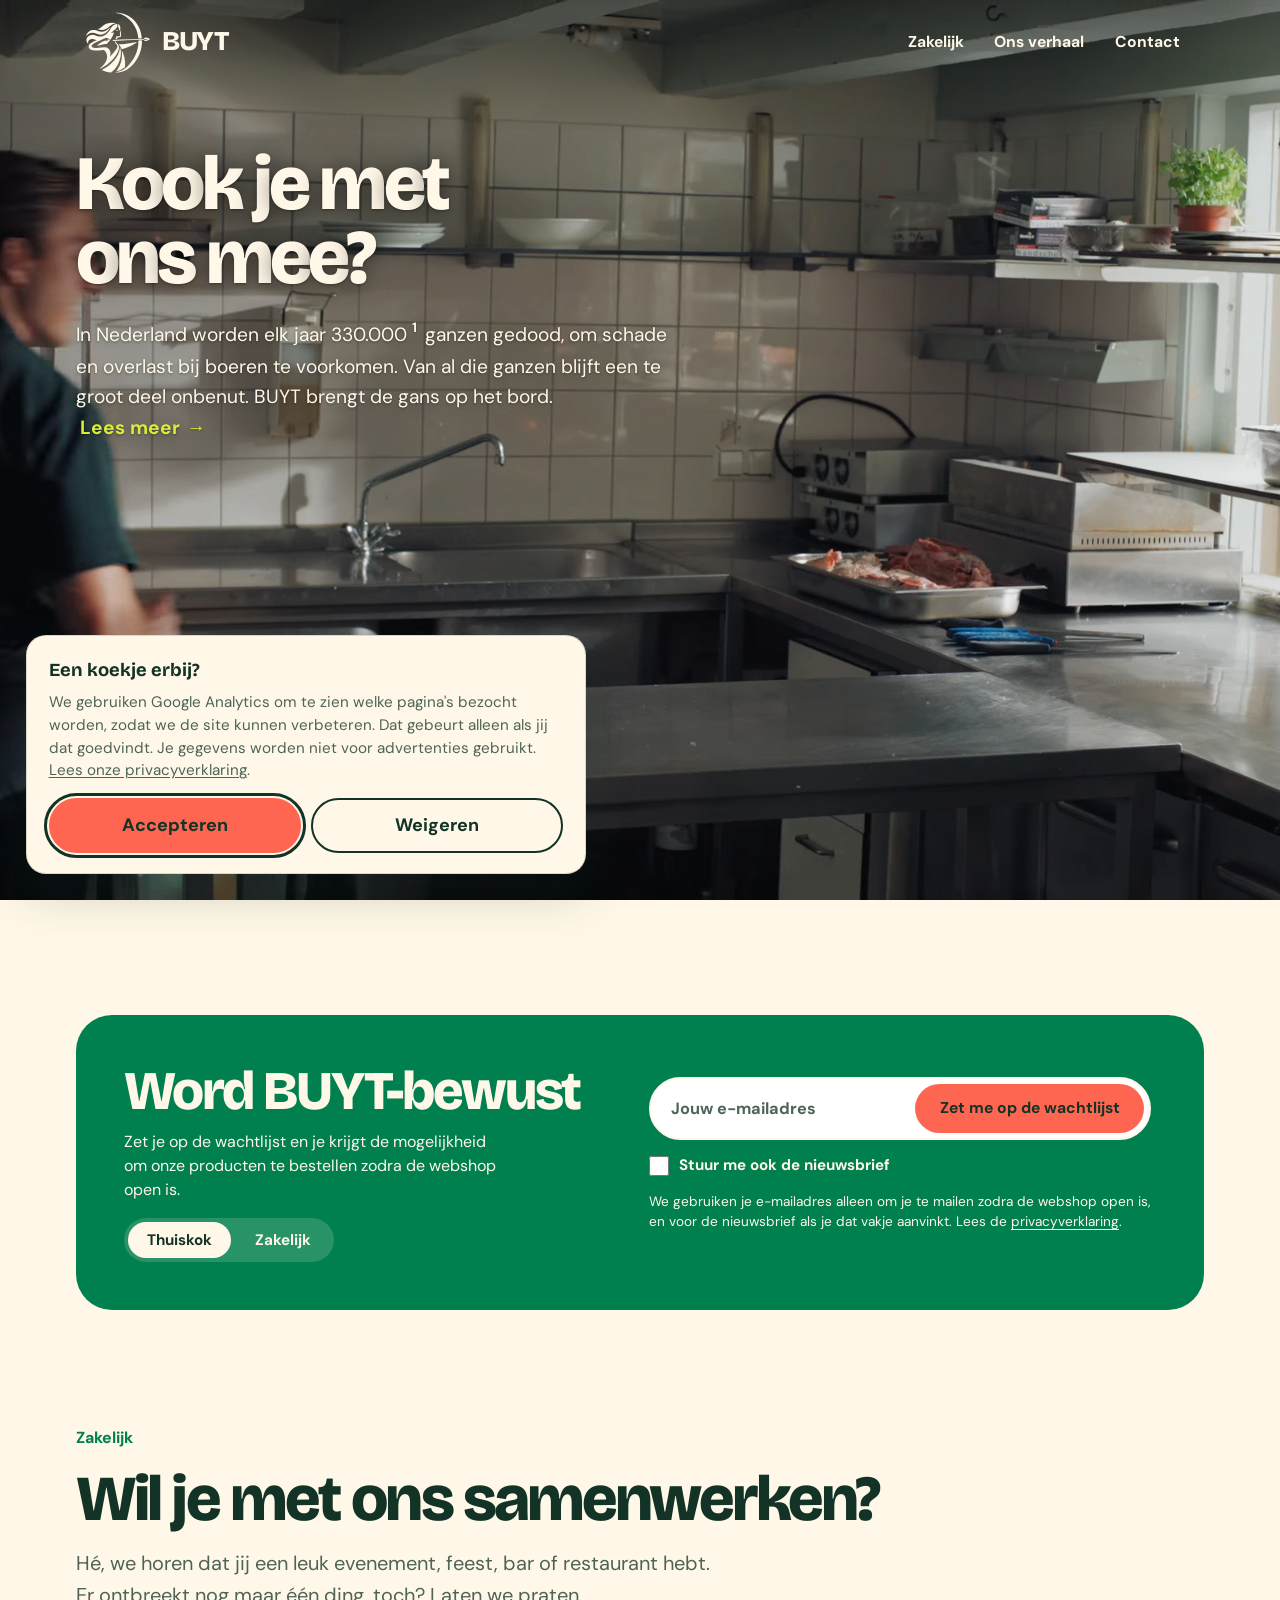
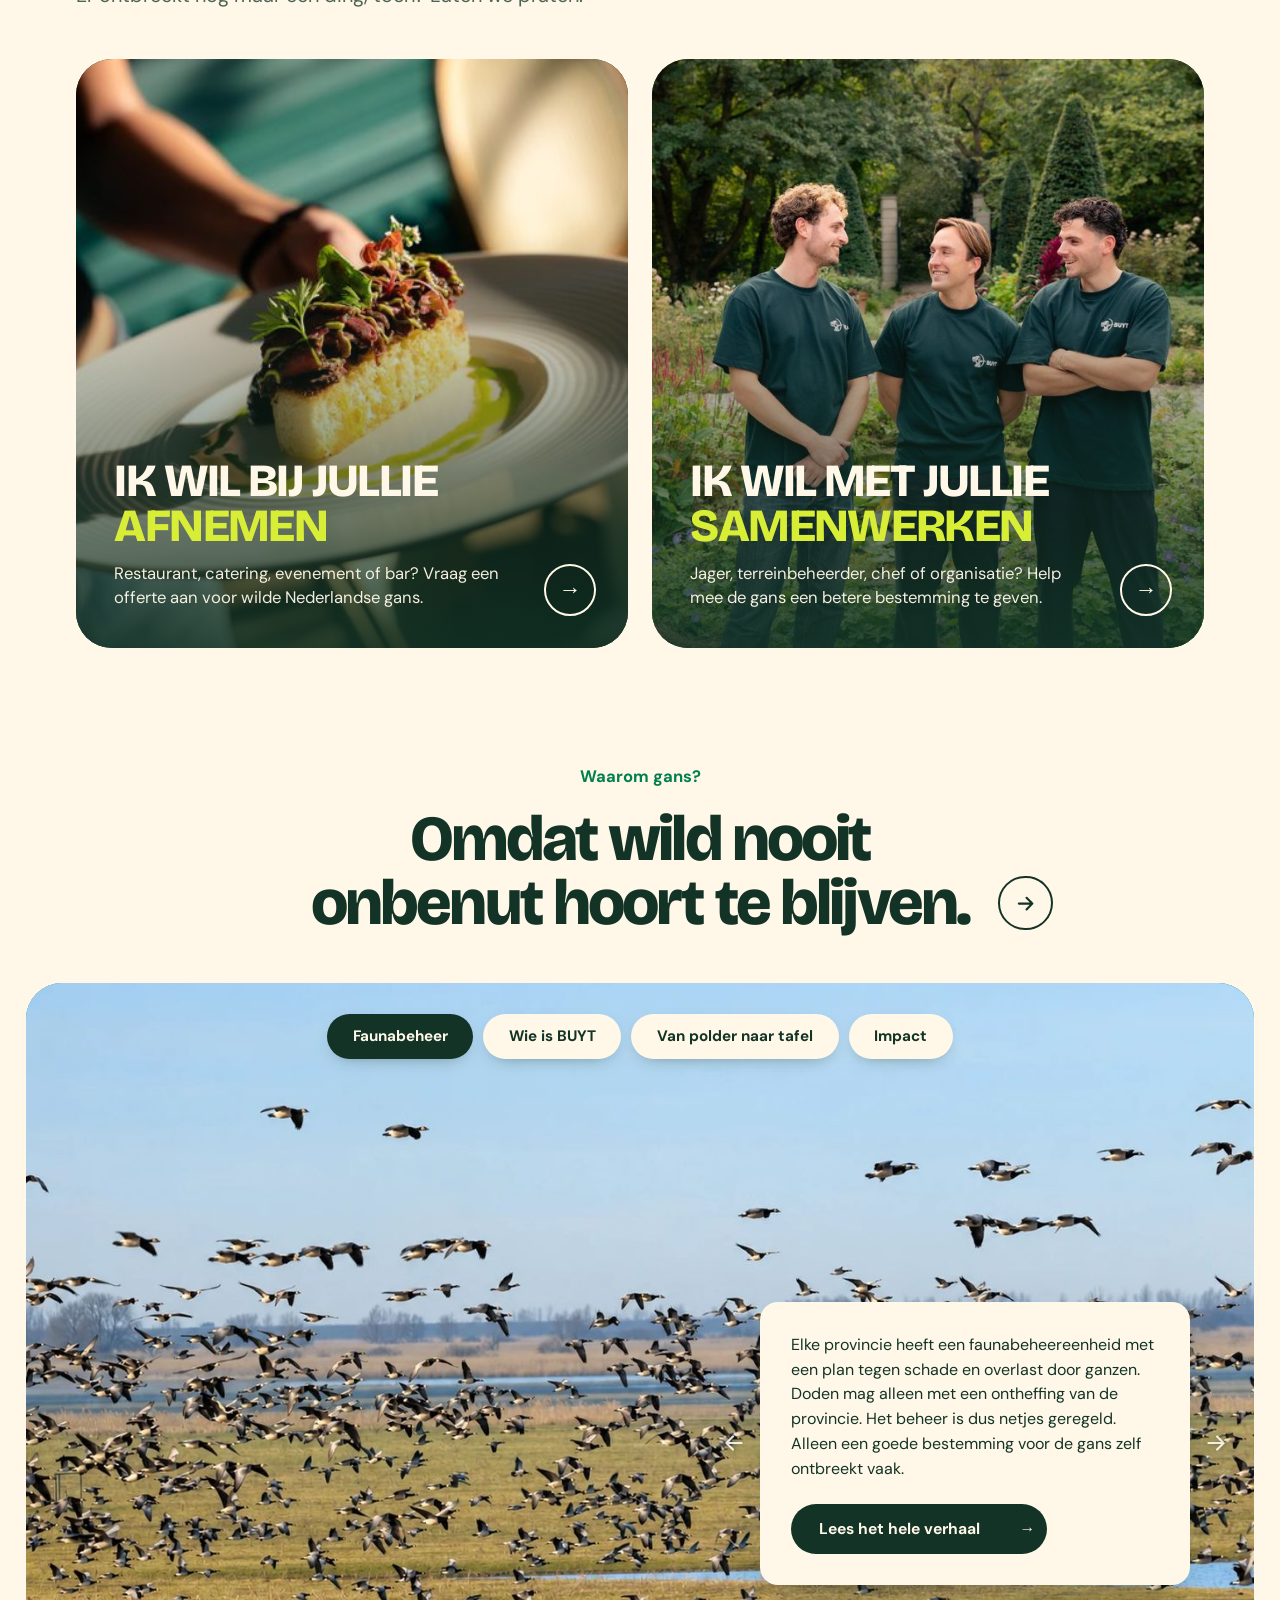
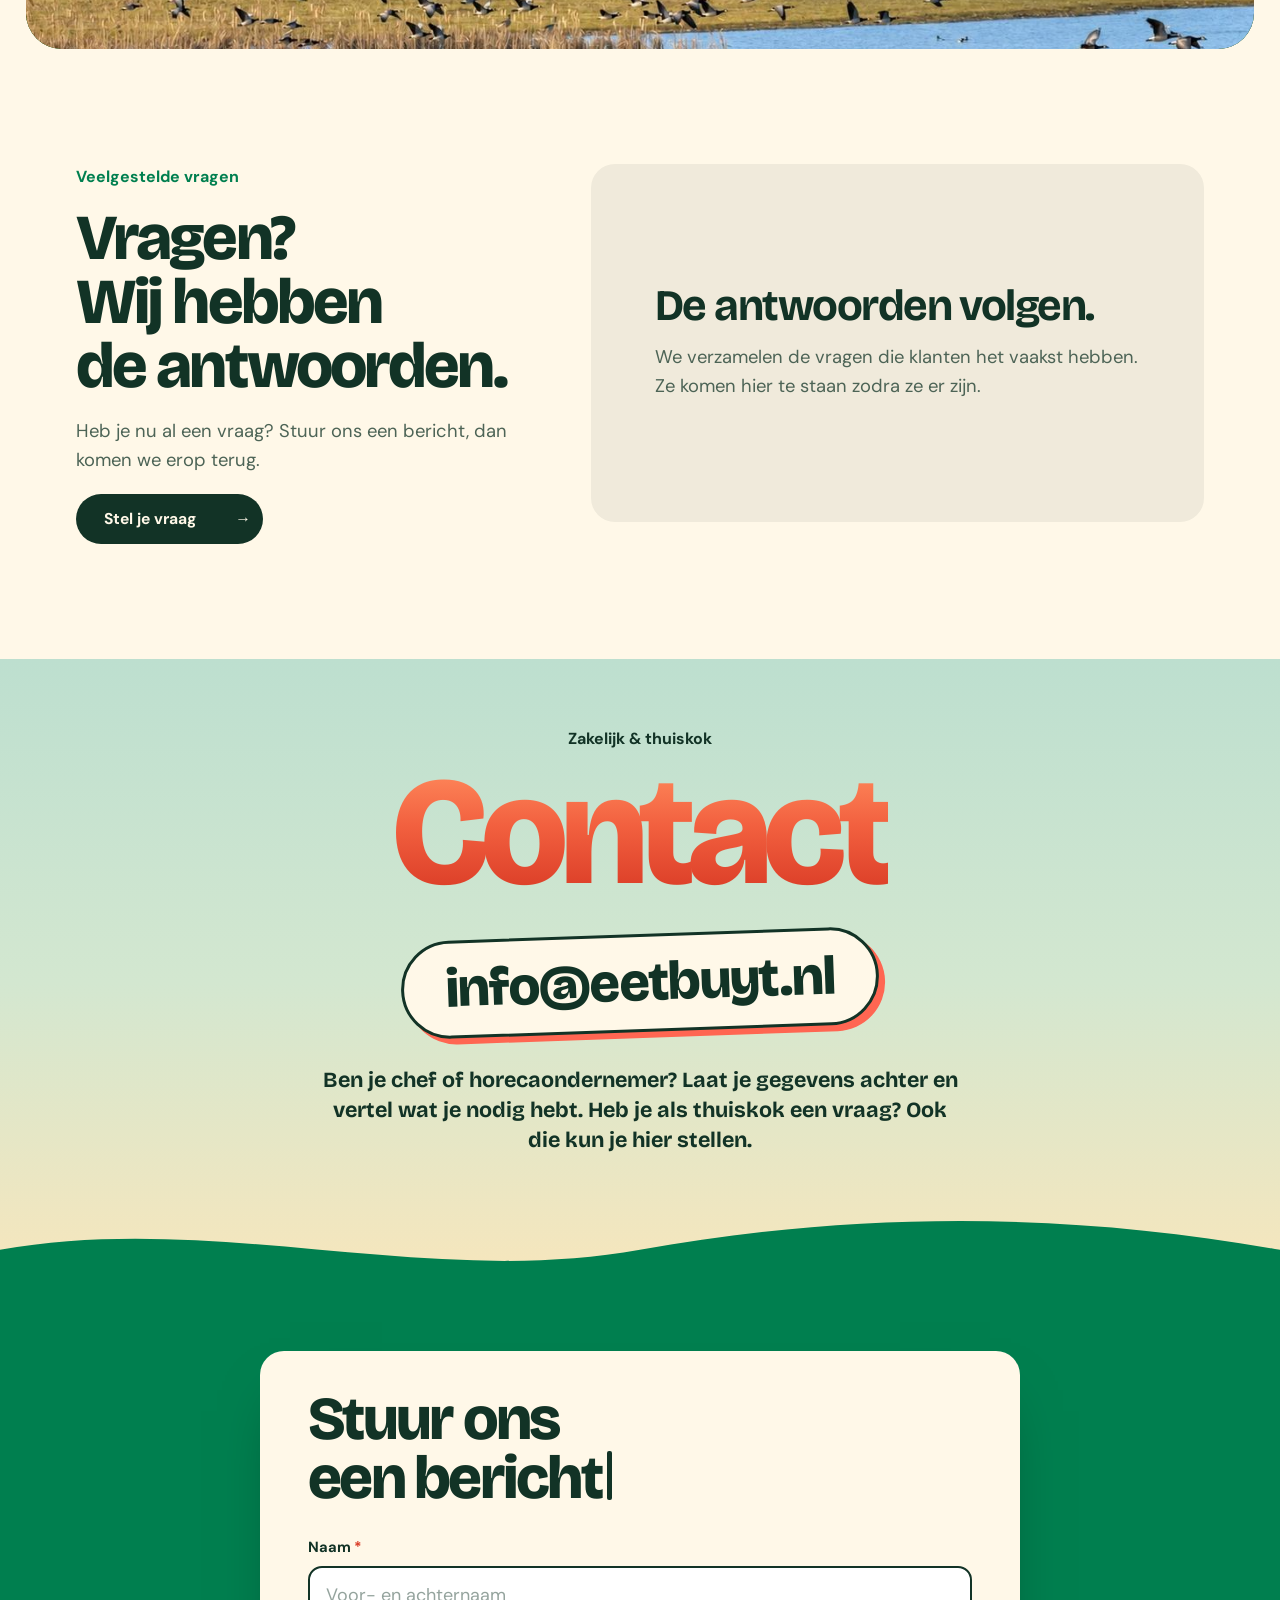
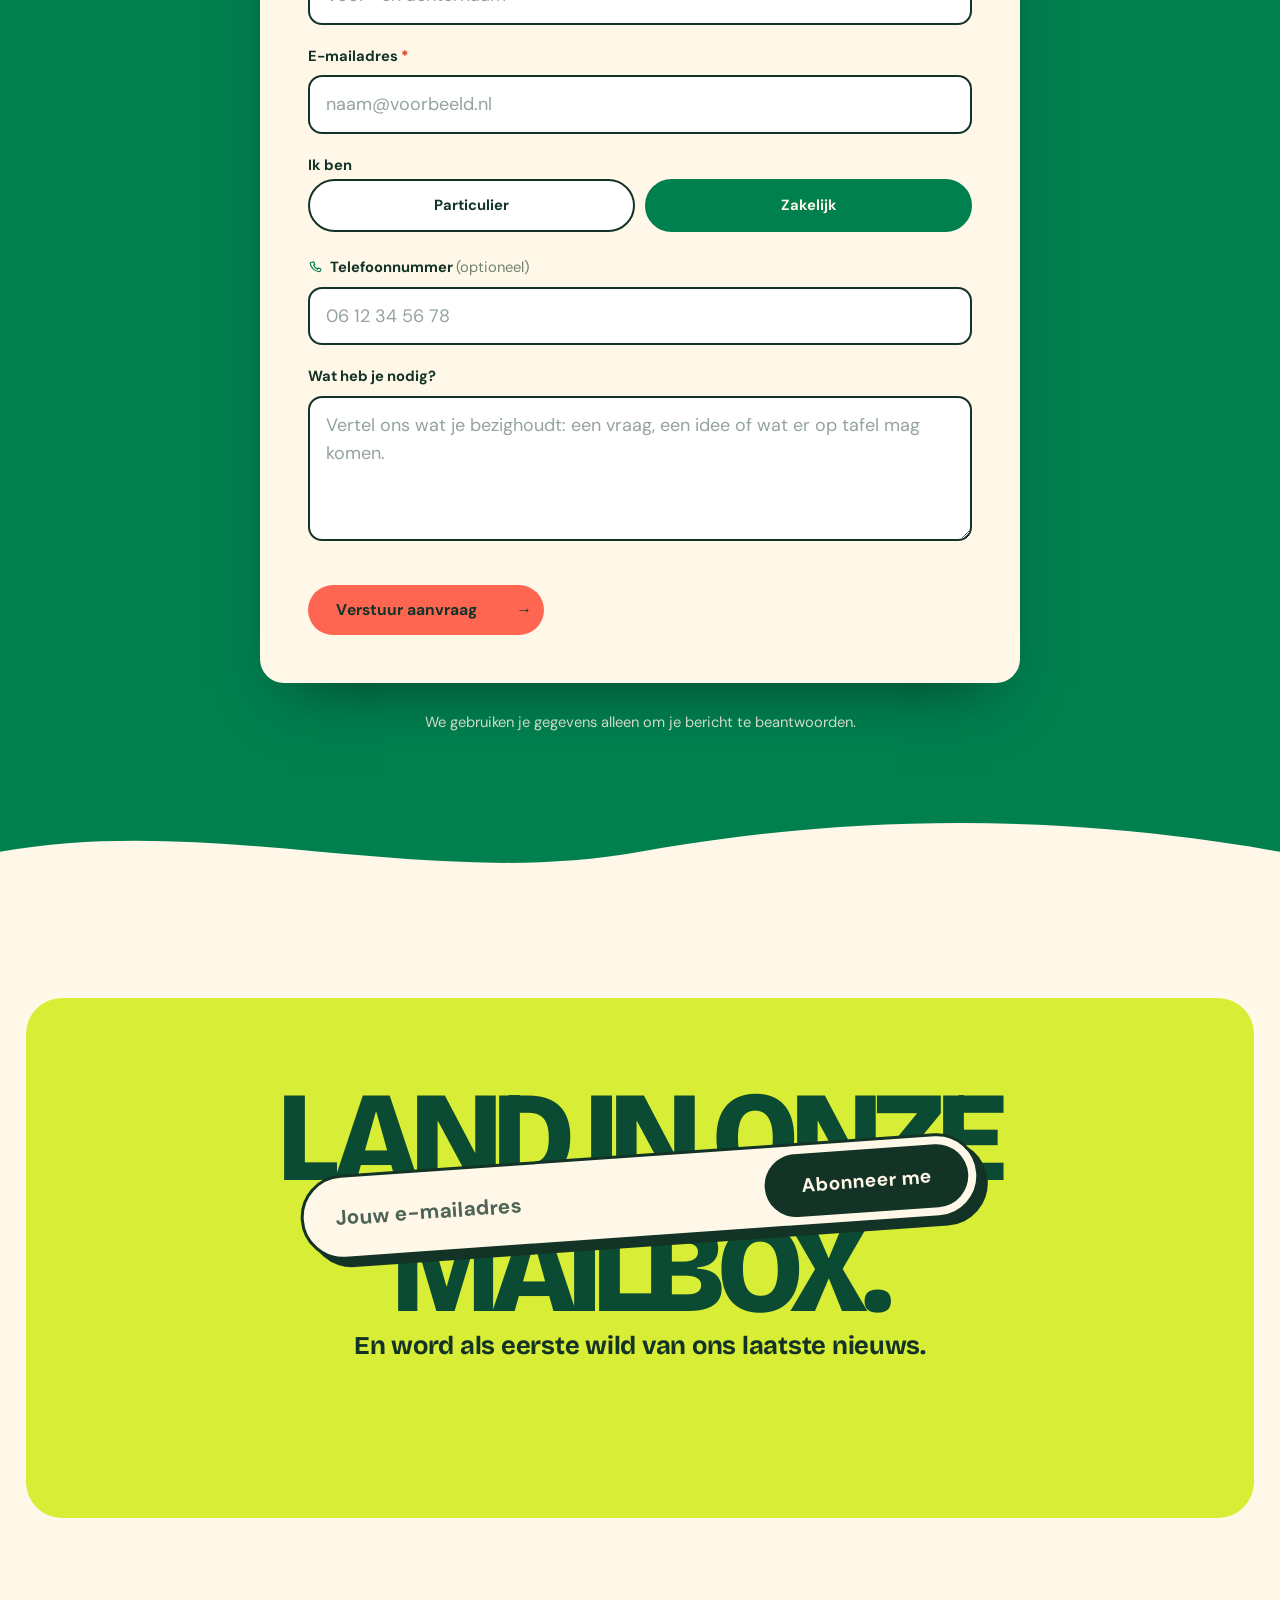
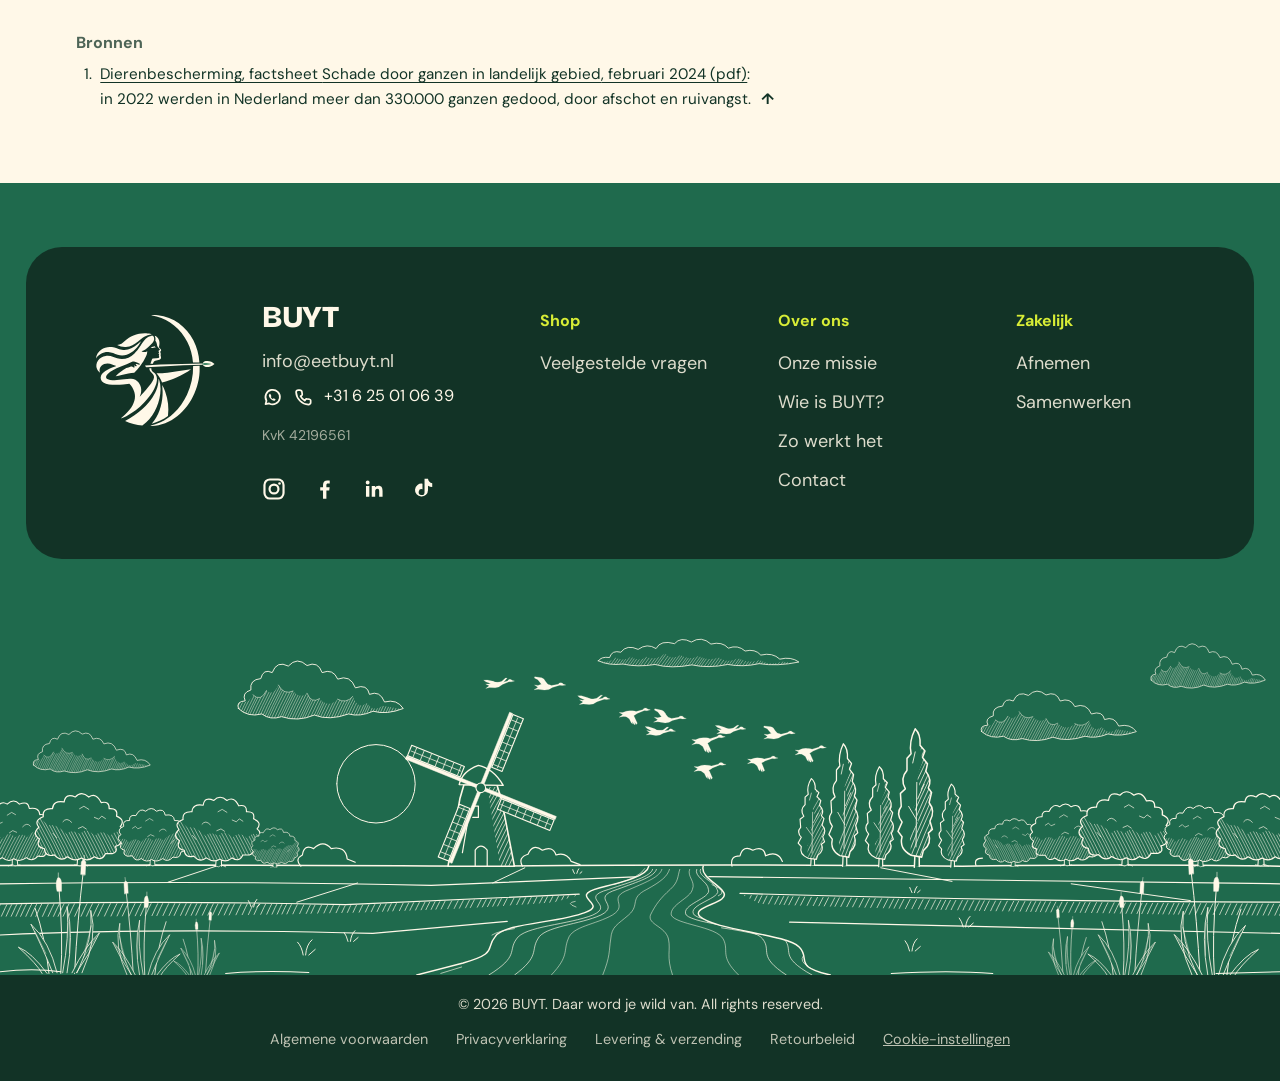
==== commit e3c7d2e5: "Tabblad Impact op de homepage krijgt een eigen afbeelding: Noord-Holland vol FBE-koelcontainers Gebr" ====
--- a/public/index.html
+++ b/public/index.html
@@ -66,7 +66,7 @@
   <link rel="preload" href="assets/fonts/bricolage-grotesque-latin.woff2" as="font" type="font/woff2" crossorigin>
   <link rel="preload" href="assets/fonts/dm-sans-latin.woff2" as="font" type="font/woff2" crossorigin>
   <link rel="preload" href="assets/hero-video-poster.webp" as="image" type="image/webp" fetchpriority="high">
-  <link rel="stylesheet" href="css/style.css?v=20261116b">
+  <link rel="stylesheet" href="css/style.css?v=20261116d">
   <script>
     (function () {
       var d = document.documentElement;
@@ -477,6 +477,7 @@
         <img class="wg__photo" src="assets/stap-wild-uit-nederland-1400.jpg" srcset="assets/stap-wild-uit-nederland-700.jpg 700w, assets/stap-wild-uit-nederland-1400.jpg 1400w" sizes="(min-width: 1100px) 1240px, 96vw" alt="Wilde ganzen grazen in een weiland bij een Nederlands dorp" width="1400" height="933" loading="lazy" decoding="async">
         <img class="wg__photo wg__photo--faunabeheer" src="assets/waarom-faunabeheer-1400.jpg" srcset="assets/waarom-faunabeheer-700.jpg 700w, assets/waarom-faunabeheer-1400.jpg 1400w" sizes="(min-width: 1100px) 1240px, 96vw" alt="Een grote groep brandganzen stijgt op boven een natuurgebied" width="1400" height="1050" loading="lazy" decoding="async">
         <img class="wg__photo wg__photo--wie" src="assets/waarom-wie-1400.jpg" srcset="assets/waarom-wie-700.jpg 700w, assets/waarom-wie-1400.jpg 1400w" sizes="(min-width: 1100px) 1240px, 96vw" alt="Timme, Skip en Hidde in de keuken bij een gans" width="1400" height="933" loading="lazy" decoding="async">
+        <img class="wg__photo wg__photo--impact" src="assets/waarom-impact-1254.jpg" srcset="assets/waarom-impact-700.jpg 700w, assets/waarom-impact-1254.jpg 1254w" sizes="(min-width: 1100px) 1240px, 96vw" alt="Illustratie van een kaart van Noord-Holland vol koelcontainers van de Faunabeheereenheid" width="1254" height="712" loading="lazy" decoding="async">
         <div class="wg__tabs" role="tablist" aria-label="Waarom gans?">
           <button class="wg__tab" type="button" role="tab" id="wg-tab-faunabeheer" aria-controls="wg-panel-faunabeheer" aria-selected="true" tabindex="0">Faunabeheer</button>
           <button class="wg__tab" type="button" role="tab" id="wg-tab-wie" aria-controls="wg-panel-wie" aria-selected="false" tabindex="-1">Wie is BUYT</button>
--- a/public/css/style.css
+++ b/public/css/style.css
@@ -1617,6 +1617,10 @@
 .wg__photo--faunabeheer { opacity: 0; object-position: 50% 62%; transition: opacity .6s ease; }
 .wg__stage[data-active="faunabeheer"] .wg__photo--faunabeheer { opacity: 1; }
 @media (prefers-reduced-motion: reduce) { .wg__photo--faunabeheer { transition: none; } }
+/* Impact: illustratie van Noord-Holland vol koelcontainers van de FBE. */
+.wg__photo--impact { opacity: 0; object-position: 50% 50%; transition: opacity .6s ease; }
+.wg__stage[data-active="impact"] .wg__photo--impact { opacity: 1; }
+@media (prefers-reduced-motion: reduce) { .wg__photo--impact { transition: none; } }
 
 /* Pijlknop bij de kop: op tablet naast de kop, op telefoon compact eronder */
 @media (max-width: 1250px) and (min-width: 641px) {
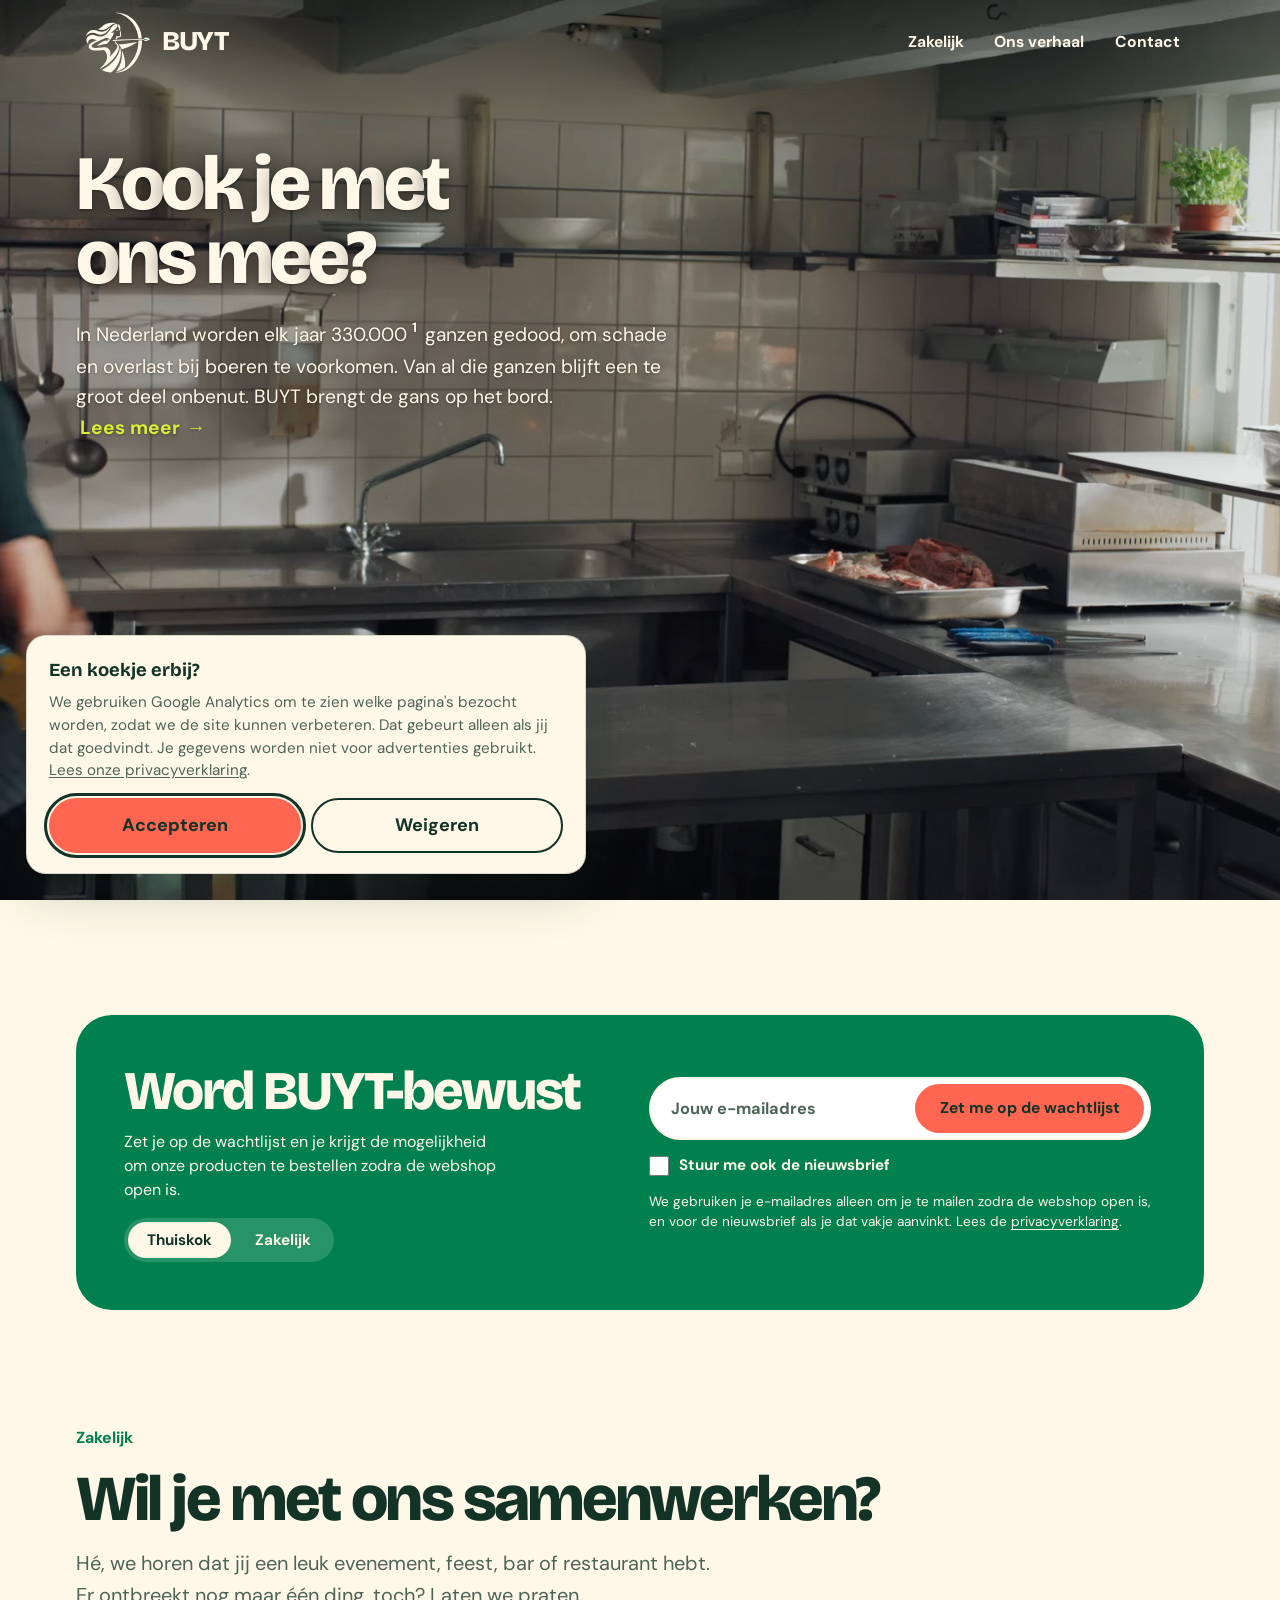
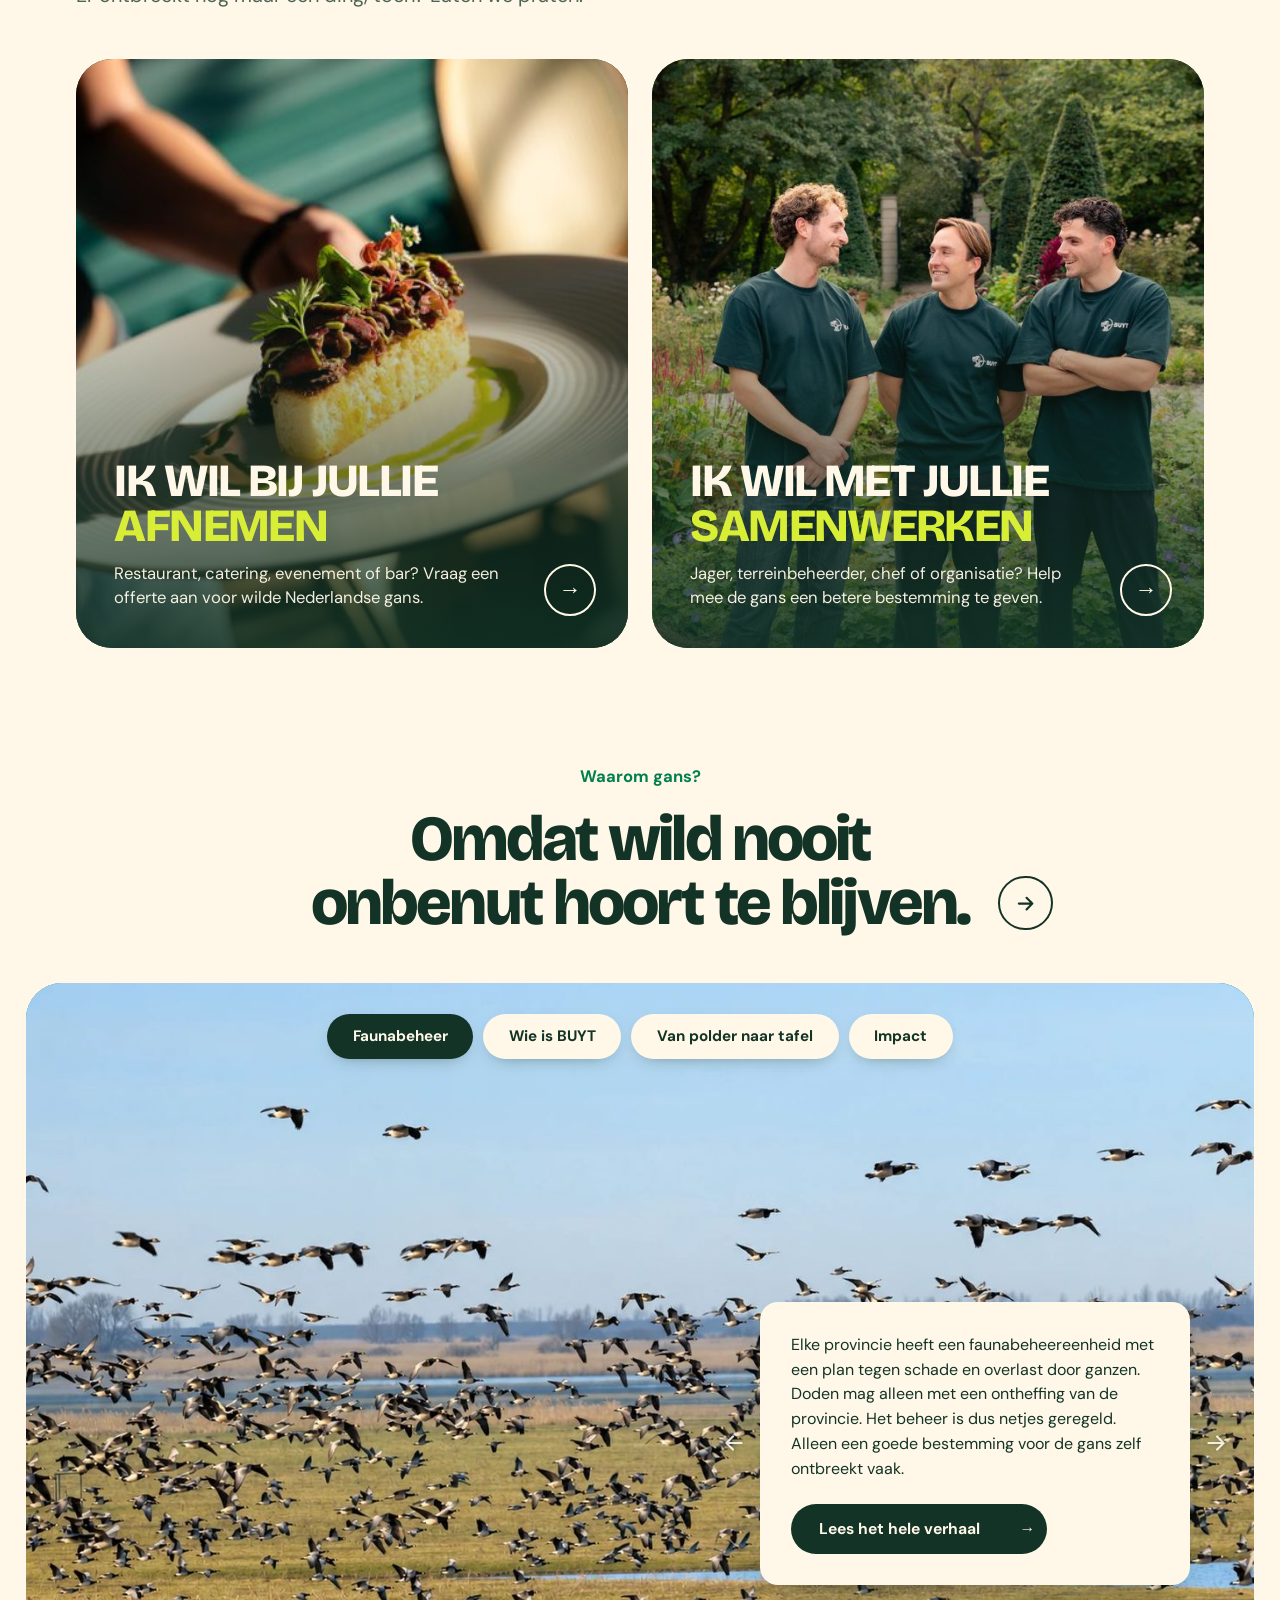
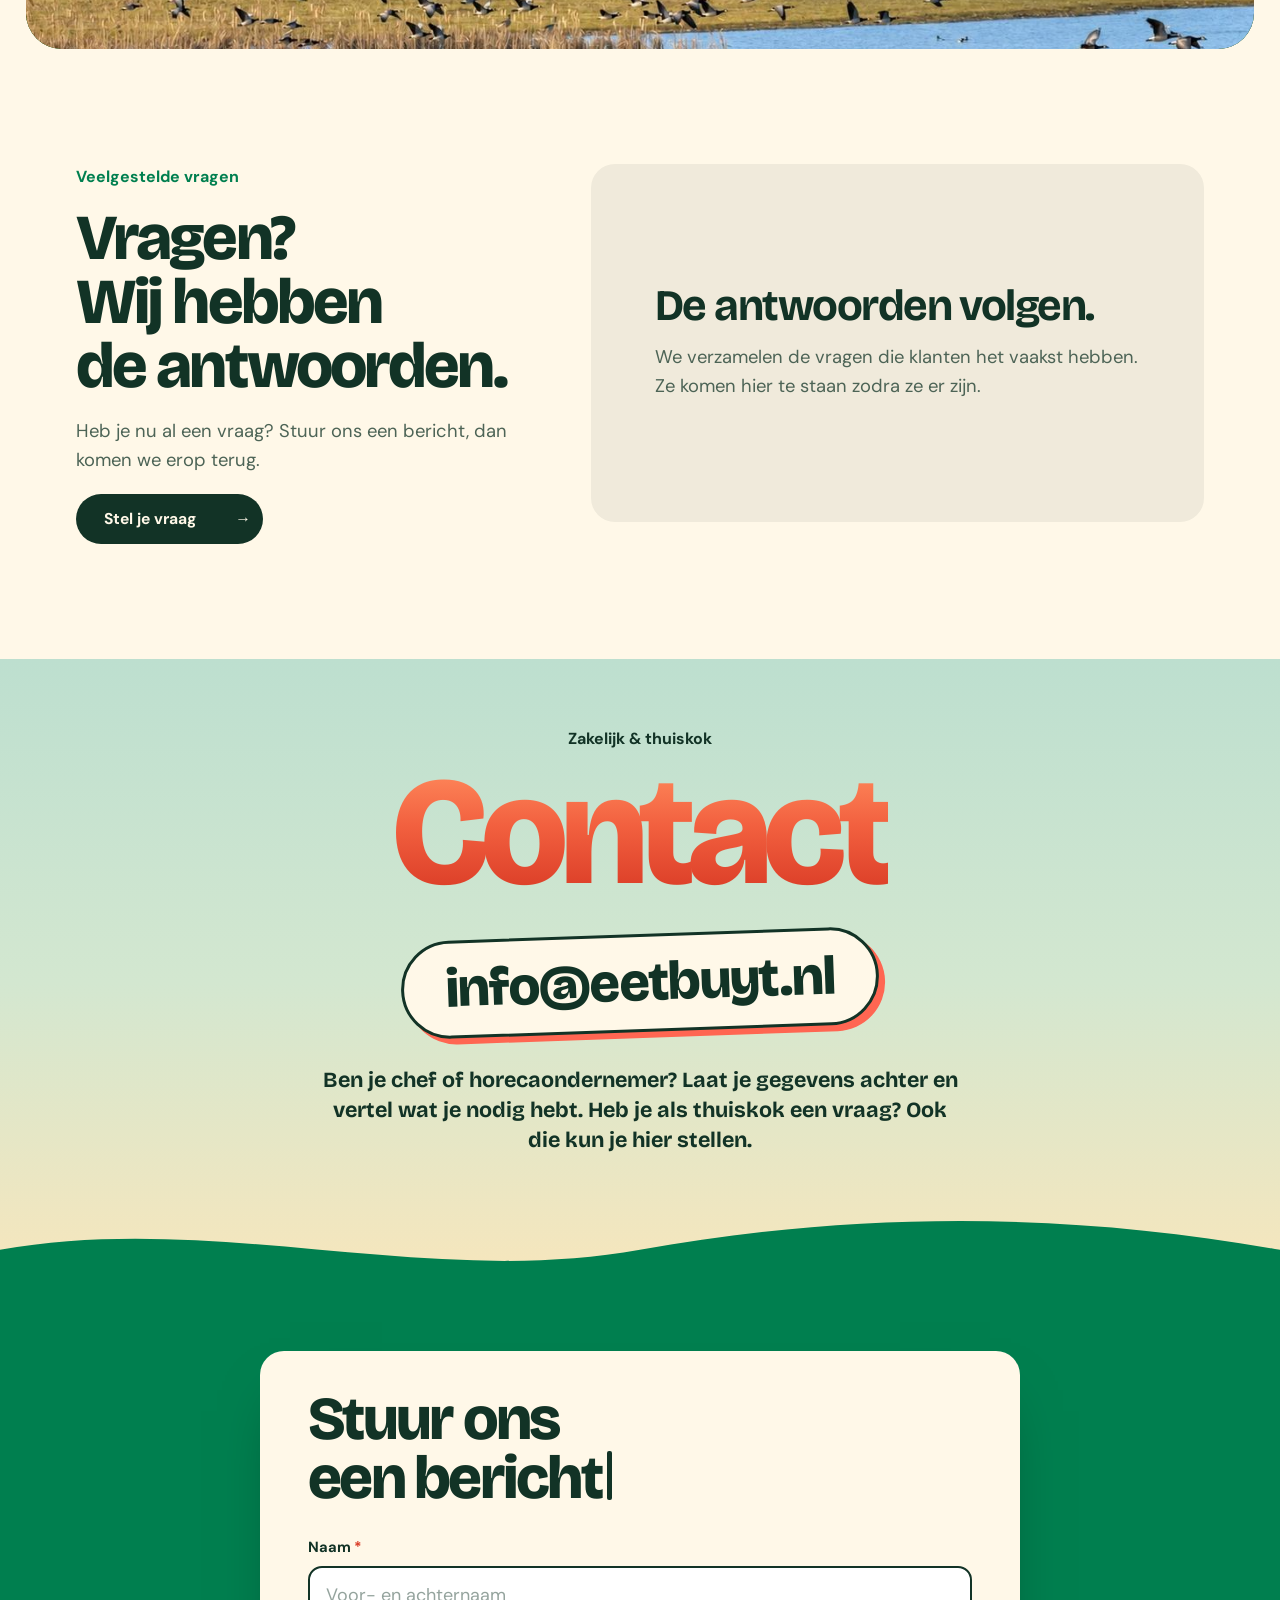
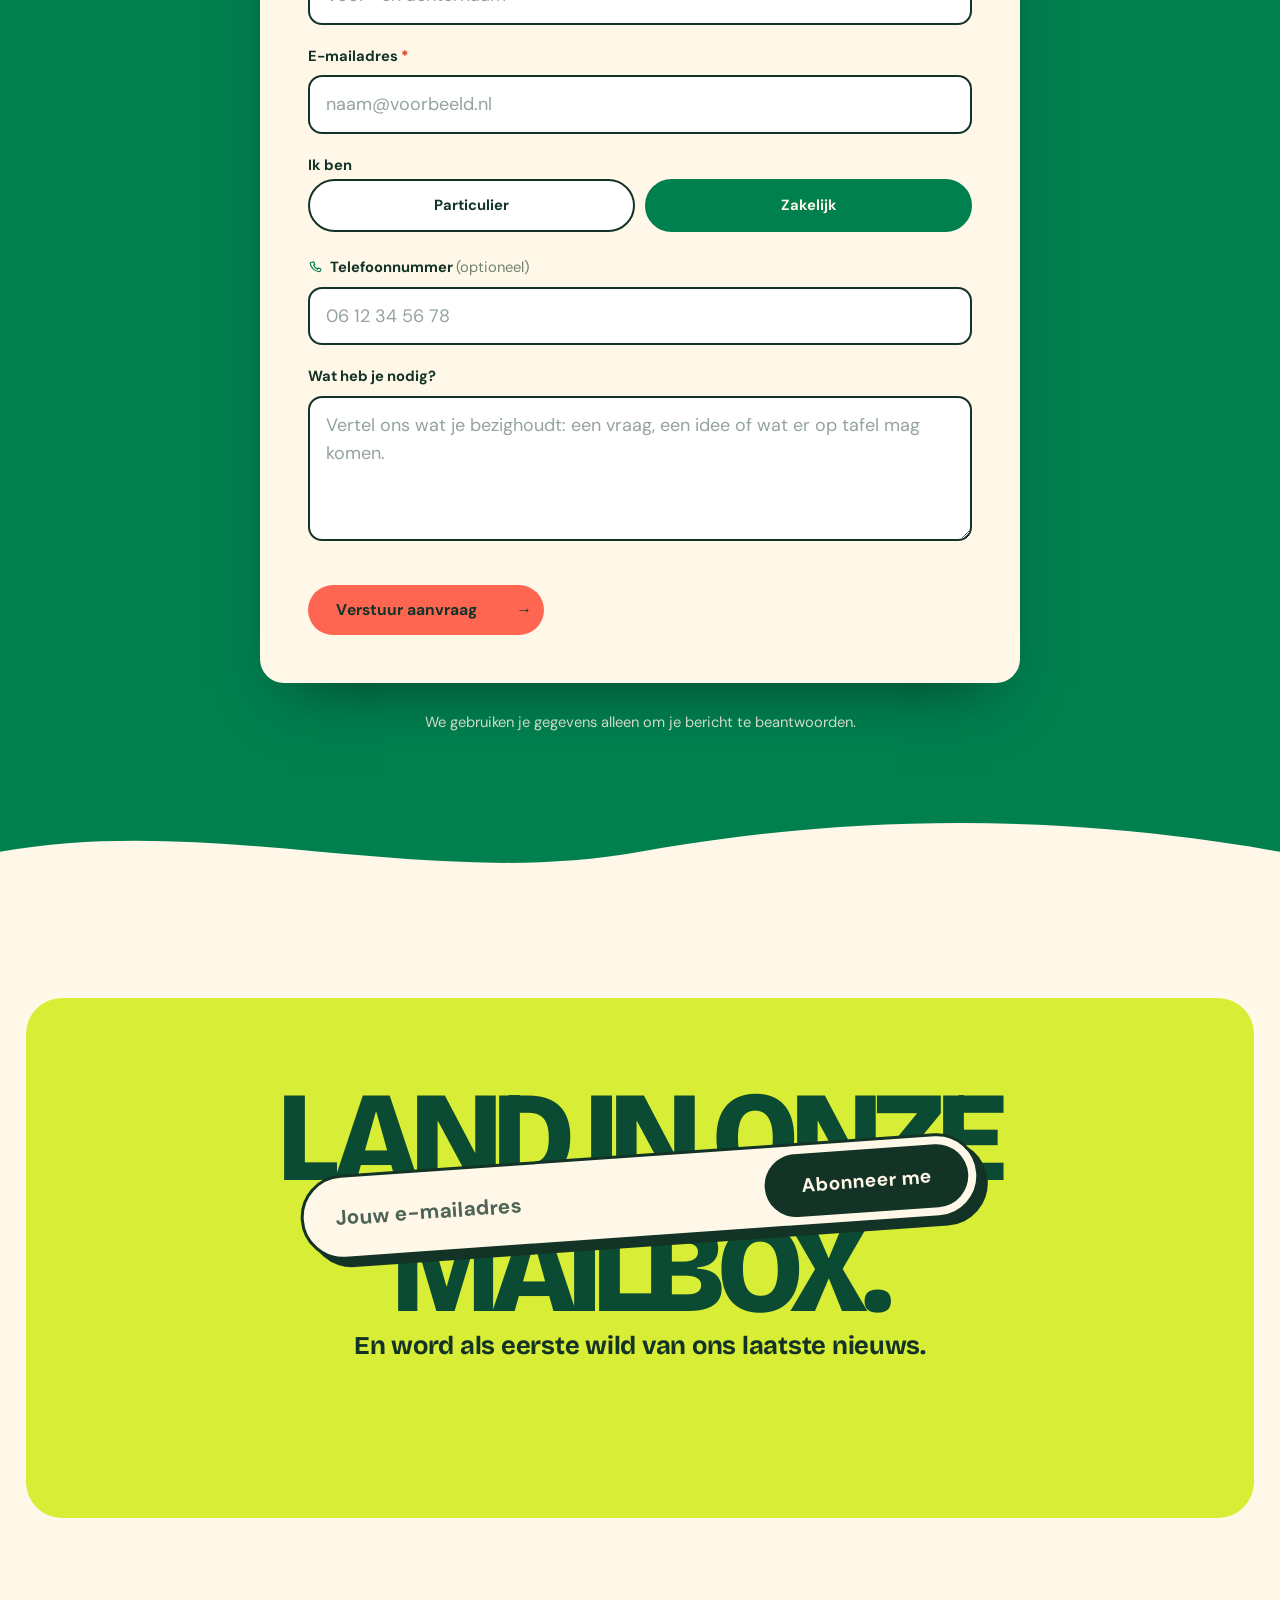
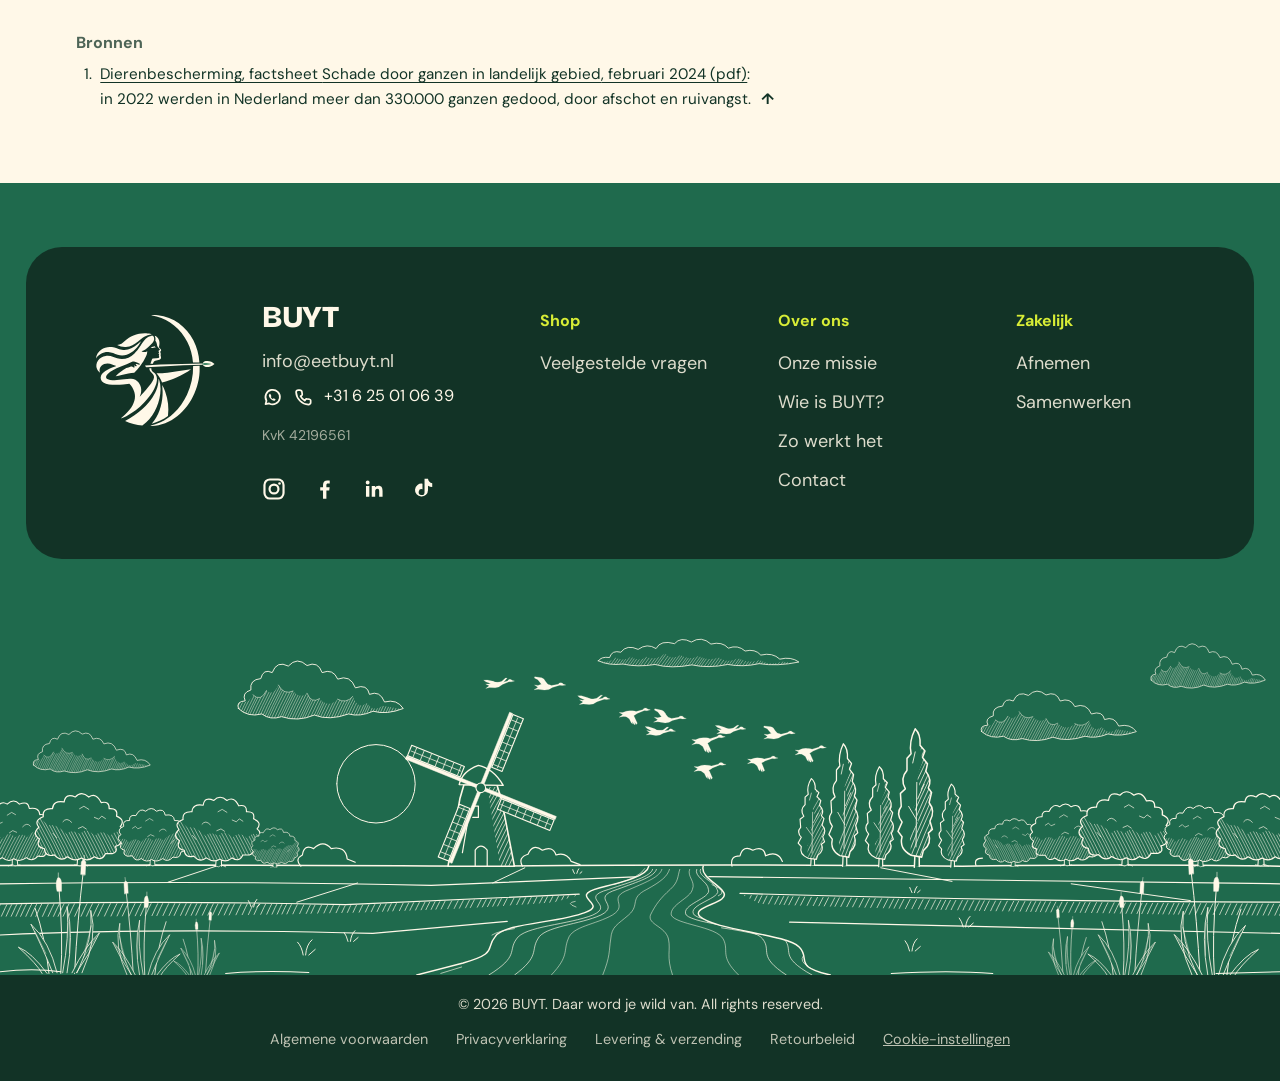
==== commit 20e3a7b3: "Zakelijk: mailadressen in de teamkaarten blijven op desktop op één regel Foto, ruimte en lettergroot" ====
--- a/public/index.html
+++ b/public/index.html
@@ -66,7 +66,7 @@
   <link rel="preload" href="assets/fonts/bricolage-grotesque-latin.woff2" as="font" type="font/woff2" crossorigin>
   <link rel="preload" href="assets/fonts/dm-sans-latin.woff2" as="font" type="font/woff2" crossorigin>
   <link rel="preload" href="assets/hero-video-poster.webp" as="image" type="image/webp" fetchpriority="high">
-  <link rel="stylesheet" href="css/style.css?v=20261116d">
+  <link rel="stylesheet" href="css/style.css?v=20261117a">
   <script>
     (function () {
       var d = document.documentElement;
--- a/public/css/style.css
+++ b/public/css/style.css
@@ -1324,10 +1324,11 @@
 @media (min-width: 1001px) {
   .zb-team h2 { font-size: clamp(2.25rem, 3.6vw, 3.25rem); }
   .zb-team__list { gap: 32px; }
-  .zb-person { column-gap: 22px; padding: 28px; box-shadow: 0 10px 30px -12px rgba(18, 51, 38, .35); }
-  .zb-person img { width: clamp(104px, 8vw, 132px); }
+  /* Foto, ruimte en mailadres schalen mee met de kaartbreedte, zodat het langste adres (timme@) op één regel blijft. */
+  .zb-person { container-type: inline-size; column-gap: clamp(14px, 7cqw, 22px); padding: clamp(20px, 9cqw, 28px); box-shadow: 0 10px 30px -12px rgba(18, 51, 38, .35); }
+  .zb-person img { width: clamp(72px, 35cqw, 132px); }
   .zb-person strong { font-size: 1.6rem; }
-  .zb-person a { font-size: 1rem; }
+  .zb-person a { font-size: clamp(.8rem, 5.4cqw, 1rem); white-space: nowrap; overflow-wrap: normal; }
 }
 .zb-product:hover img { transform: translateY(-4px) rotate(-1deg); }
 .zb-product img { transition: transform .5s var(--spring); }
